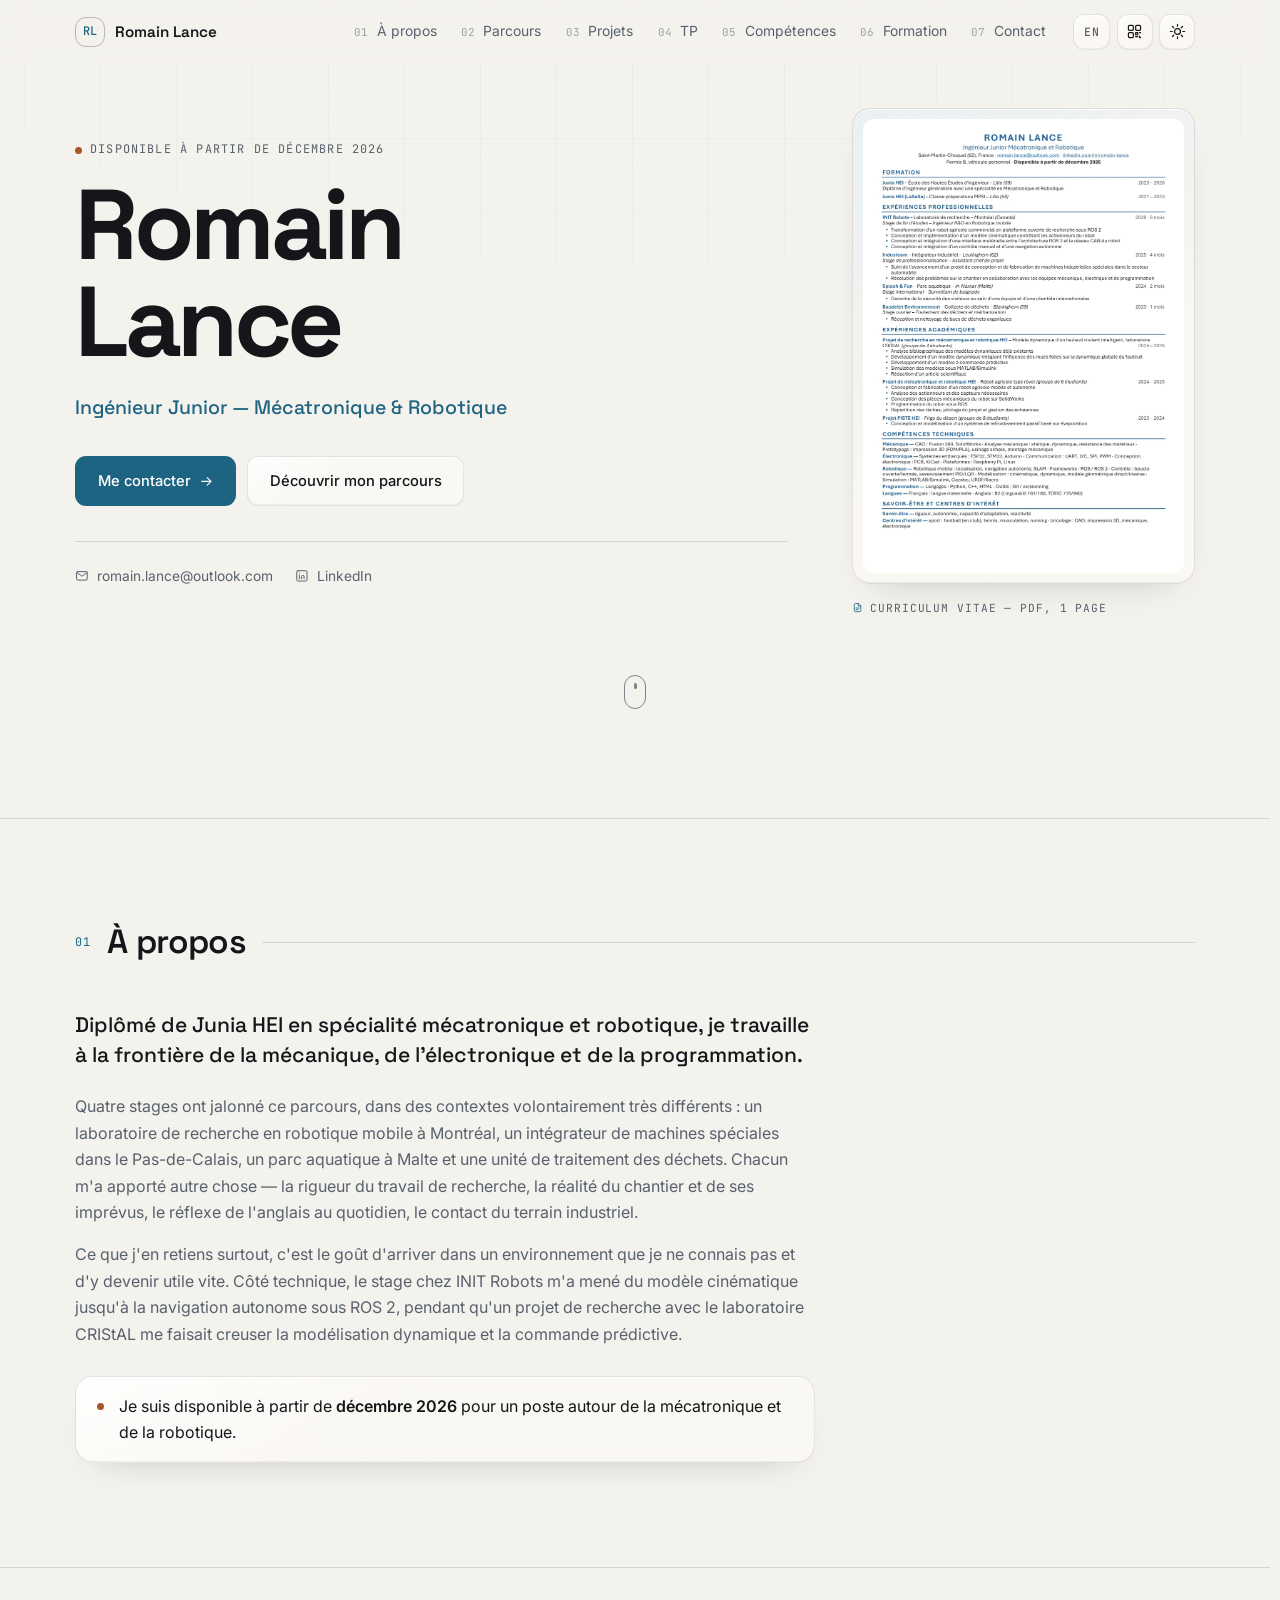
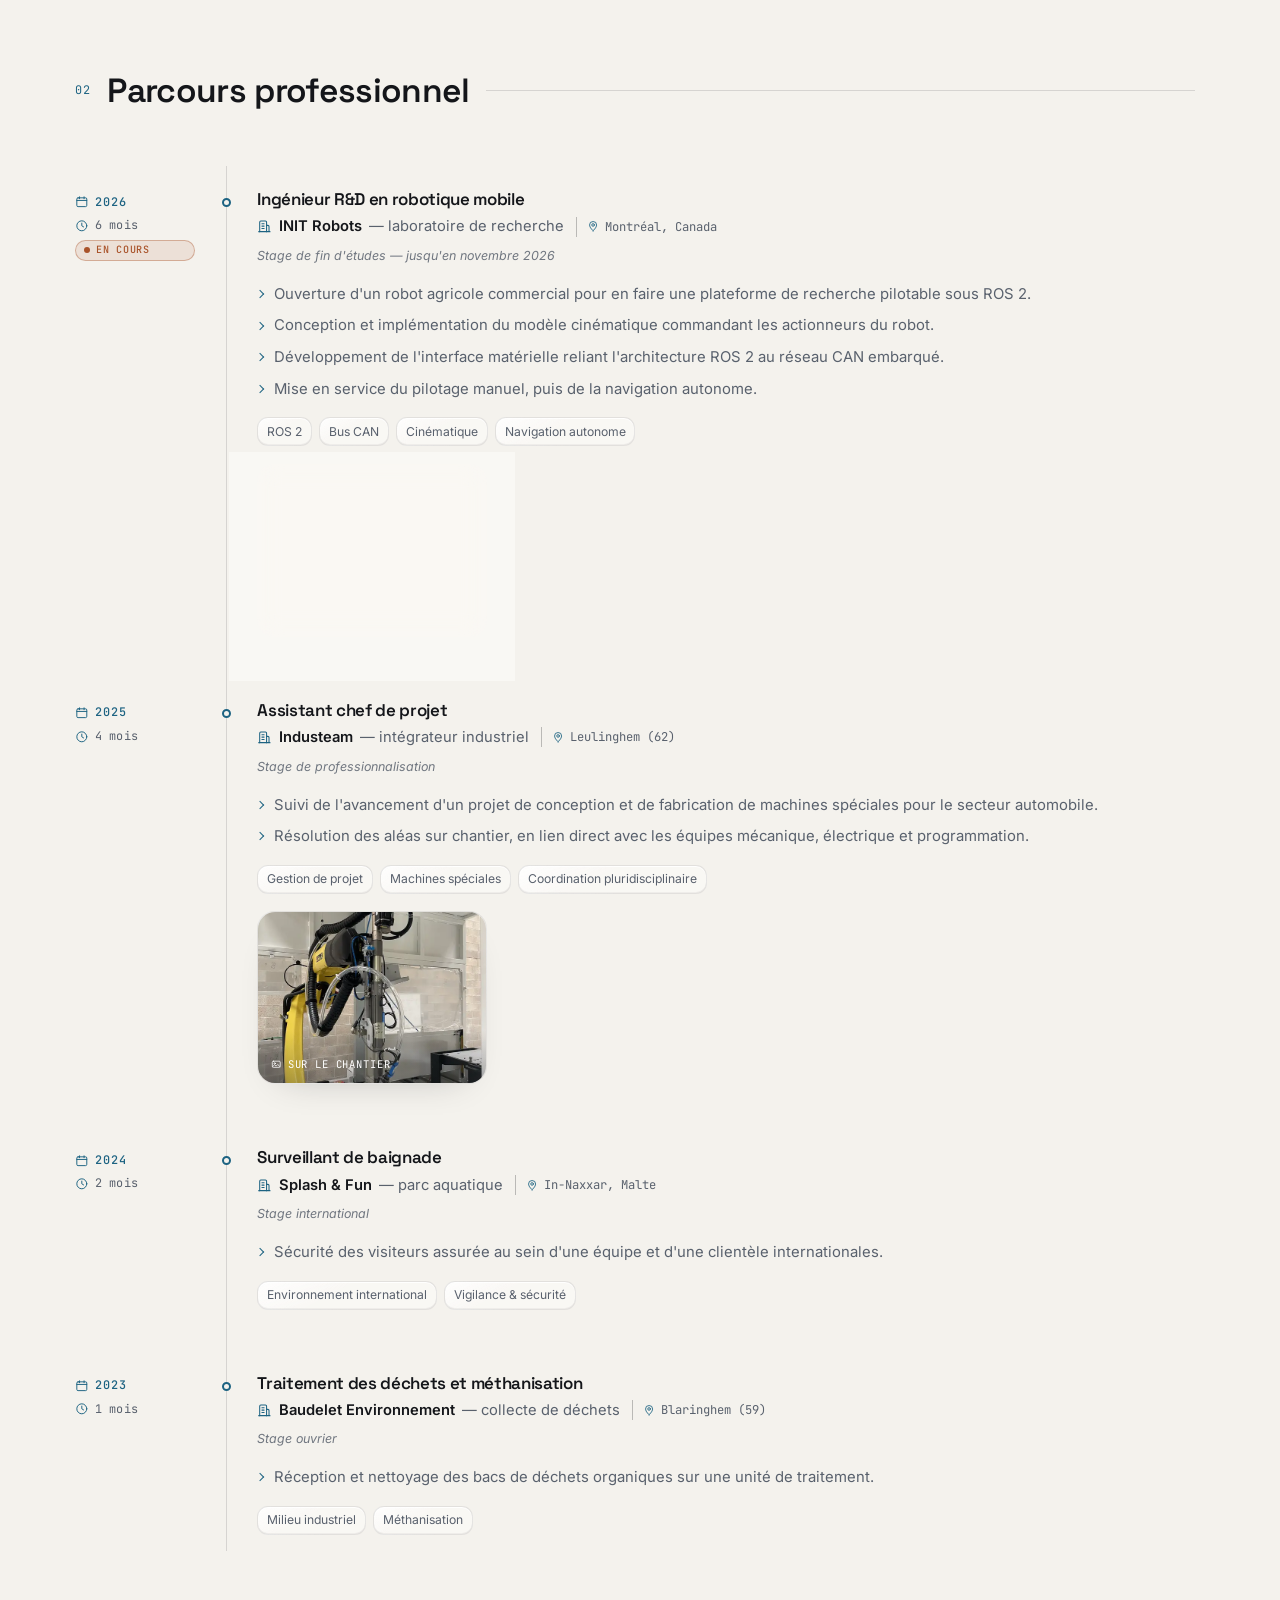
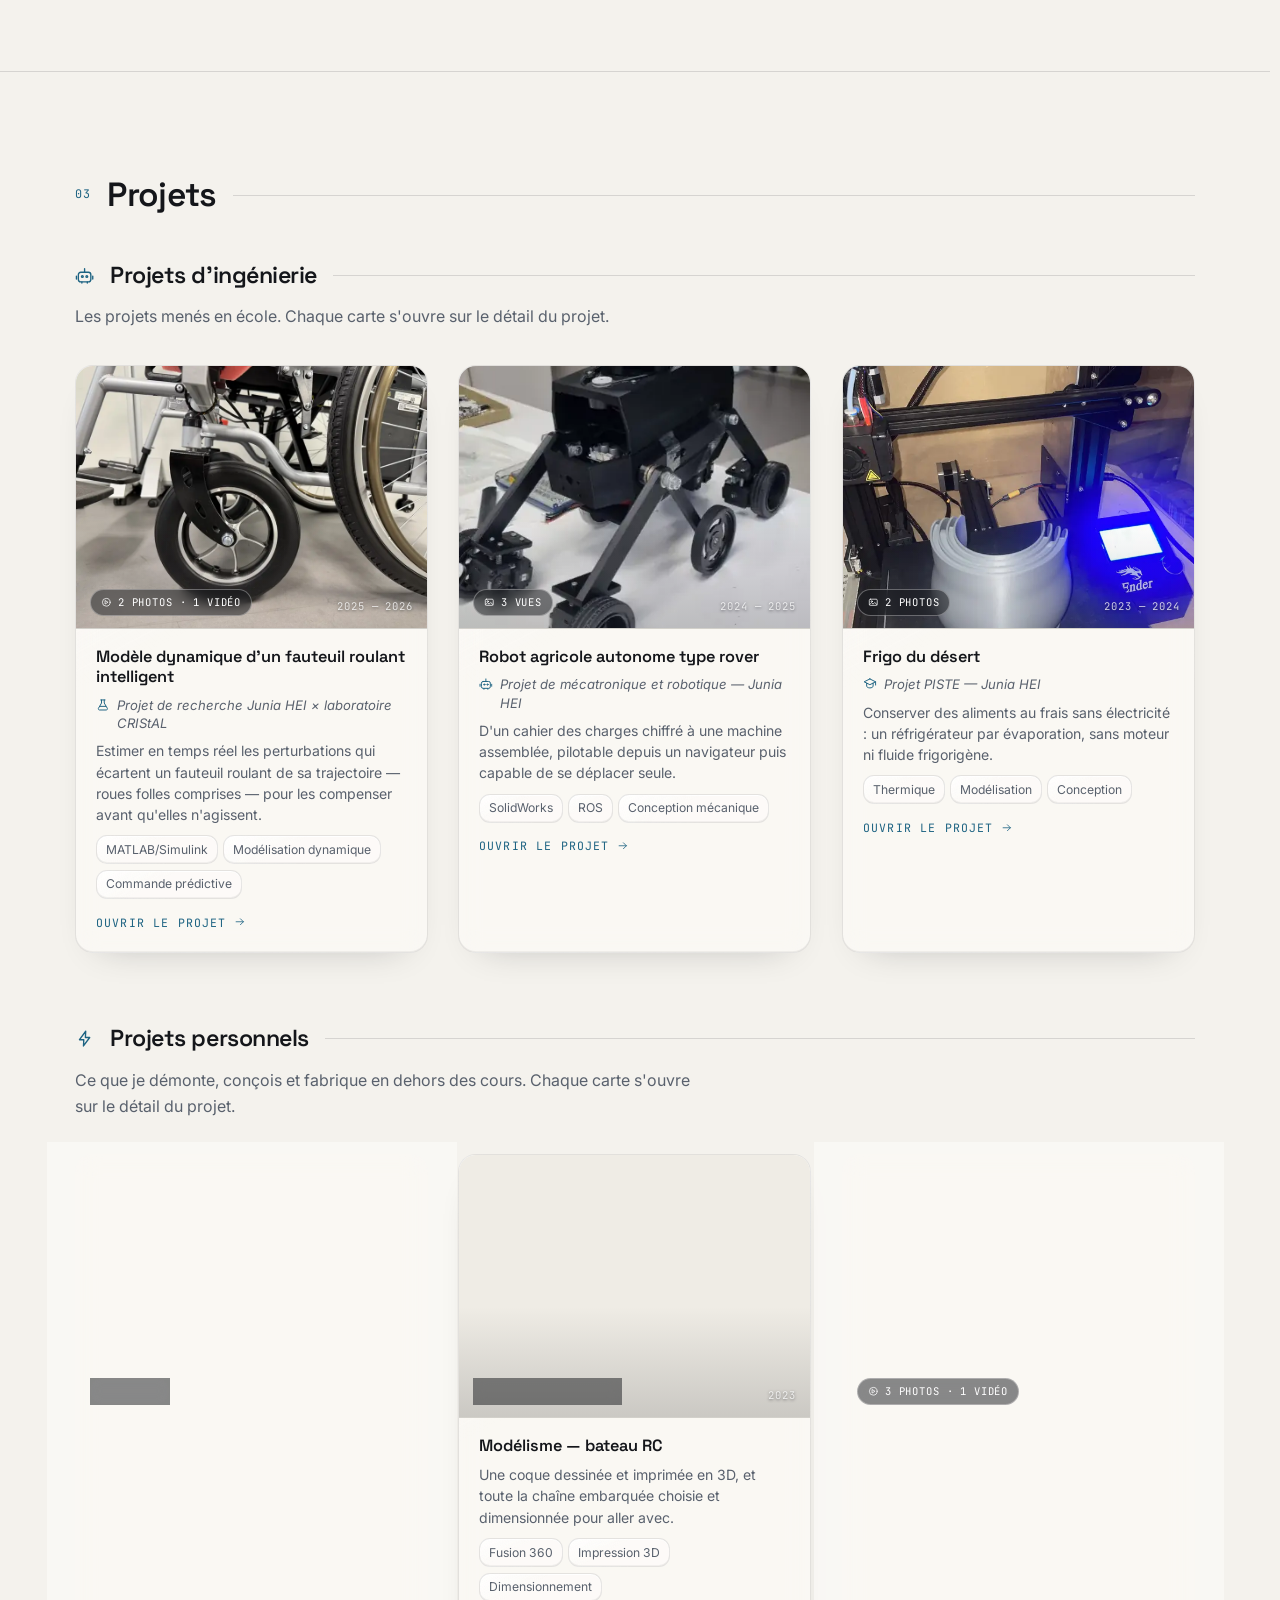
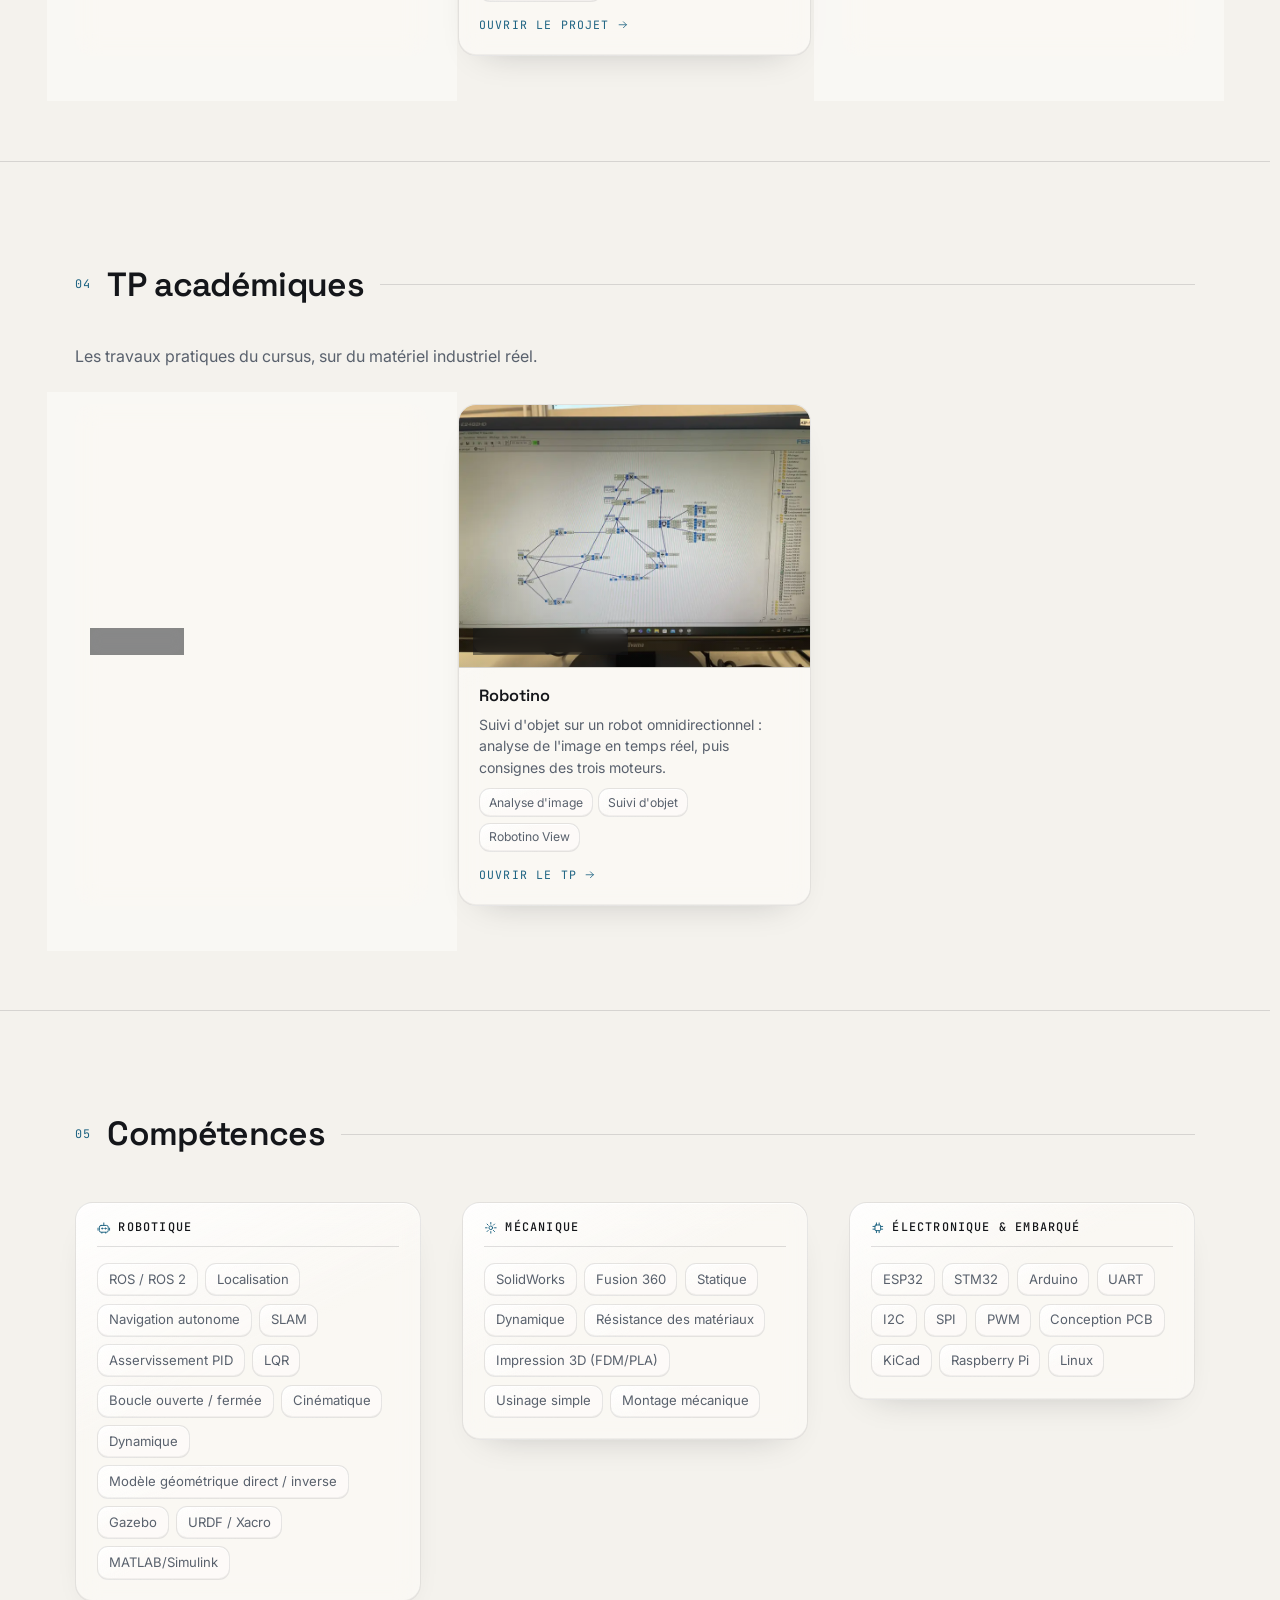
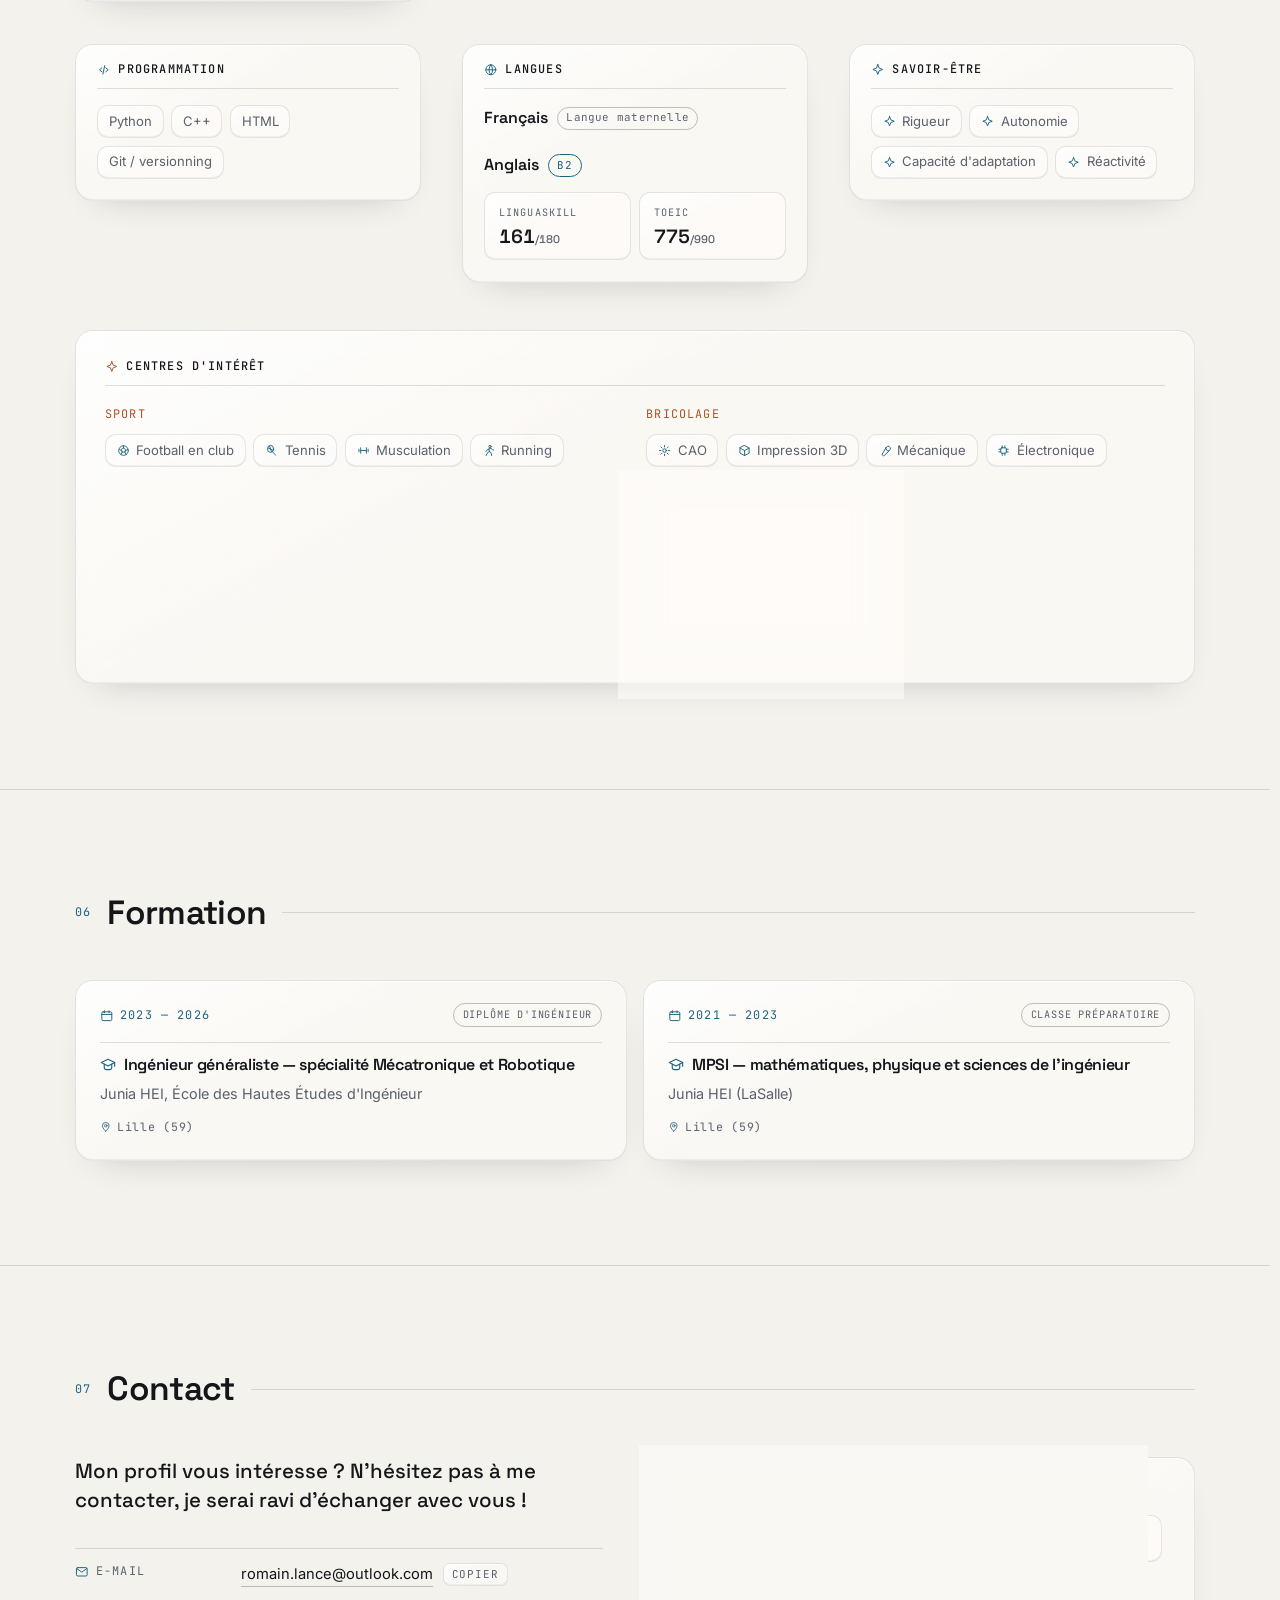
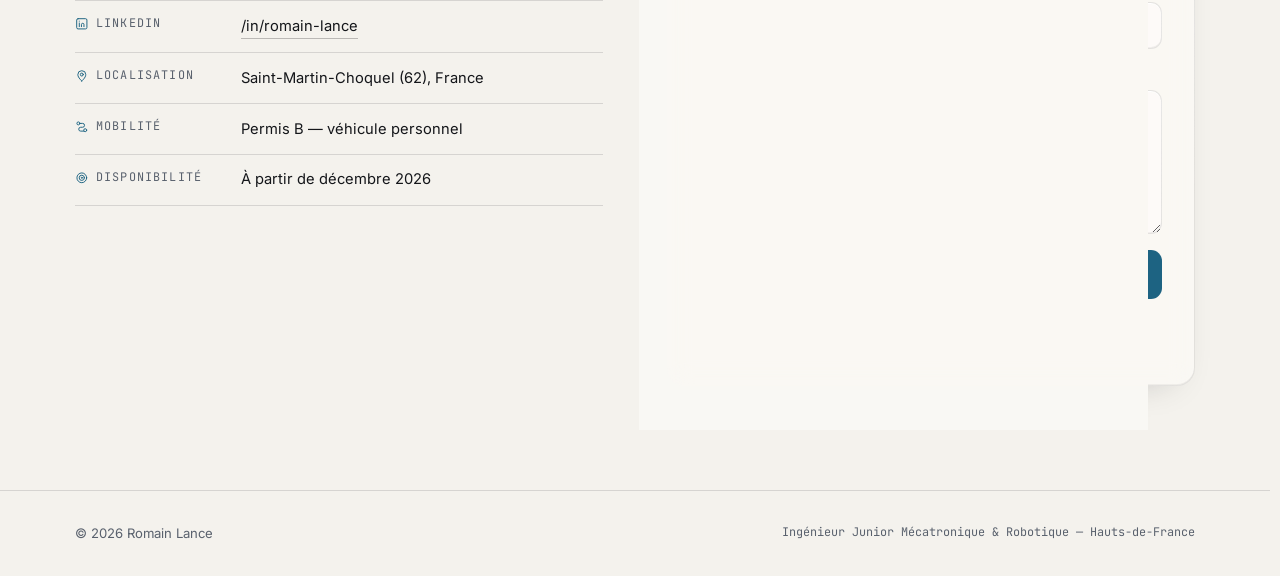
==== index.html @ f50de1eb "Réordonne l'album du robot tondeuse et met la carte mère en couverture L'album commençait par la CAO" ====
<!DOCTYPE html>
<html lang="fr" data-theme="light">
<head>
  <meta charset="UTF-8">
  <meta name="viewport" content="width=device-width, initial-scale=1">

  <title>Romain Lance — Ingénieur Mécatronique &amp; Robotique</title>
  <meta name="description" content="Portfolio de Romain Lance, ingénieur en mécatronique et robotique : robotique mobile, ROS 2, modélisation dynamique, conception mécanique et systèmes embarqués.">
  <link rel="canonical" href="https://romainlance.github.io/portfolio/">
  <meta name="author" content="Romain Lance">
  <meta name="theme-color" content="#f4f2ed" media="(prefers-color-scheme: light)">
  <meta name="theme-color" content="#0e1014" media="(prefers-color-scheme: dark)">

  <!-- Aperçu lors d'un partage (LinkedIn, messageries…) -->
  <meta property="og:type" content="profile">
  <meta property="og:title" content="Romain Lance — Ingénieur Mécatronique &amp; Robotique">
  <meta property="og:description" content="Robotique mobile, ROS 2, modélisation dynamique et conception mécatronique.">
  <meta property="og:locale" content="fr_FR">
  <meta property="og:url" content="https://romainlance.github.io/portfolio/">
  <meta property="og:image" content="https://romainlance.github.io/portfolio/assets/og-card.jpg">
  <meta property="og:image:width" content="1200">
  <meta property="og:image:height" content="630">
  <meta name="twitter:card" content="summary_large_image">

  <!-- Favicon : monogramme généré en SVG, aucun fichier externe -->
  <link rel="icon" href="data:image/svg+xml,<svg xmlns='http://www.w3.org/2000/svg' viewBox='0 0 100 100'><rect width='100' height='100' rx='18' fill='%231d6382'/><text x='50' y='69' font-family='ui-monospace,monospace' font-size='46' font-weight='700' fill='%23ffffff' text-anchor='middle'>RL</text></svg>">

  <!-- Polices : Space Grotesk (titres), Inter (texte), JetBrains Mono (métadonnées) -->
  <link rel="preconnect" href="https://fonts.googleapis.com">
  <link rel="preconnect" href="https://fonts.gstatic.com" crossorigin>
  <link href="https://fonts.googleapis.com/css2?family=Inter:wght@400;500;600&family=JetBrains+Mono:wght@400;500&family=Space+Grotesk:wght@500;600;700&display=swap" rel="stylesheet">

  <link rel="stylesheet" href="css/style.css">

  <!--
    Applique le thème et arme l'animation d'entrée AVANT le premier rendu,
    pour éviter le flash de couleur puis le sursaut du contenu.
    Volontairement inline et bloquant : c'est le seul cas où ça se justifie.
  -->
  <script>
    (function () {
      var root = document.documentElement;

      try {
        var saved = localStorage.getItem('theme');
        var prefersDark = window.matchMedia('(prefers-color-scheme: dark)').matches;
        root.dataset.theme = saved || (prefersDark ? 'dark' : 'light');
      } catch (e) { /* localStorage indisponible (navigation privée) : on garde le thème clair */ }

      // Masque les éléments animés à l'entrée ; js/effects.js les dévoile.
      root.classList.add('js-intro');

      // Filet de sécurité : si effects.js ne s'exécute pas (erreur réseau,
      // script bloqué), on redonne la main au contenu au bout de 2,5 s.
      window.setTimeout(function () {
        if (!root.hasAttribute('data-intro-ready')) { root.classList.remove('js-intro'); }
      }, 2500);
    })();
  </script>

  <script src="js/icons.js" defer></script>

  <!-- Données structurées : aide les moteurs de recherche à identifier la personne -->
  <script type="application/ld+json">
  {
    "@context": "https://schema.org",
    "@type": "Person",
    "name": "Romain Lance",
    "jobTitle": "Ingénieur Junior Mécatronique et Robotique",
    "email": "mailto:romain.lance@outlook.com",
    "address": { "@type": "PostalAddress", "addressLocality": "Saint-Martin-Choquel", "addressRegion": "Pas-de-Calais", "addressCountry": "FR" },
    "alumniOf": { "@type": "CollegeOrUniversity", "name": "Junia HEI — École des Hautes Études d'Ingénieur" },
    "sameAs": ["https://www.linkedin.com/in/romain-lance"],
    "knowsAbout": ["Robotique mobile", "ROS 2", "Mécatronique", "Modélisation dynamique", "Systèmes embarqués", "Conception mécanique"]
  }
  </script>
</head>

<body>
  <a class="skip-link" href="#apropos">Aller au contenu</a>

  <!-- Barre de progression de lecture -->
  <div class="progress" aria-hidden="true"><span class="progress__bar" id="progressBar"></span></div>

  <!-- ============================================================
       NAVIGATION
       ============================================================ -->
  <header class="nav" id="nav">
    <div class="nav__inner">
      <a href="#top" class="nav__brand">
        <span class="nav__mark" aria-hidden="true">RL</span>
        <span class="nav__name">Romain&nbsp;Lance</span>
      </a>

      <nav class="nav__links" id="navLinks" aria-label="Navigation principale">
        <a href="#apropos"><span aria-hidden="true">01</span> À propos</a>
        <a href="#parcours"><span aria-hidden="true">02</span> Parcours</a>
        <a href="#projets"><span aria-hidden="true">03</span> Projets</a>
        <a href="#tp"><span aria-hidden="true">04</span> TP</a>
        <a href="#competences"><span aria-hidden="true">05</span> Compétences</a>
        <a href="#formation"><span aria-hidden="true">06</span> Formation</a>
        <a href="#contact"><span aria-hidden="true">07</span> Contact</a>
      </nav>

      <div class="nav__actions">
        <button class="icon-btn icon-btn--lang" id="langToggle" type="button"
                aria-label="Switch to English" title="Switch to English">EN</button>
        <button class="icon-btn" id="qrToggle" type="button" aria-label="Afficher le QR code du site" title="Ouvrir sur téléphone" aria-haspopup="dialog">
          <svg class="ico" aria-hidden="true"><use href="#i-qr"></use></svg>
        </button>
        <button class="icon-btn" id="themeToggle" type="button" aria-label="Basculer le thème sombre" title="Basculer le thème">
          <svg class="ico icon-sun" aria-hidden="true"><use href="#i-sun"></use></svg>
          <svg class="ico icon-moon" aria-hidden="true"><use href="#i-moon"></use></svg>
        </button>
        <button class="icon-btn nav__burger" id="navToggle" type="button" aria-label="Ouvrir le menu" aria-expanded="false" aria-controls="navLinks">
          <svg class="ico" aria-hidden="true"><use href="#i-menu"></use></svg>
        </button>
      </div>
    </div>
  </header>

  <!--
    Pas d'`id="top"` ici : la barre de navigation est en `position: sticky`,
    elle occupe donc les 64 premiers pixels du flux. Un ancrage posé sur
    <main> renverrait sous la barre, en laissant de quoi remonter encore.
    Sans élément portant cet identifiant, « #top » est traité par le
    navigateur comme le haut du document — c'est prévu par la norme HTML,
    et c'est exactement le comportement attendu du logo.
  -->
  <main>

    <!-- ============================================================
         HERO
         ============================================================ -->
    <section class="hero" id="hero">
      <!-- Halo suivant le curseur, purement décoratif -->
      <div class="hero__aura" aria-hidden="true"></div>

      <div class="wrap hero__grid">

        <div class="hero__text">
          <p class="eyebrow intro" data-intro="1">
            <span class="dot" aria-hidden="true"></span>
            Disponible à partir de décembre 2026
          </p>

          <!-- Chaque ligne est masquée puis dévoilée par le haut au chargement -->
          <h1 class="hero__name">
            <span class="line intro" data-intro="2"><span>Romain</span></span>
            <span class="line intro" data-intro="3"><span>Lance</span></span>
          </h1>

          <p class="hero__role intro" data-intro="4">Ingénieur Junior — Mécatronique &amp;&nbsp;Robotique</p>

          <div class="hero__cta intro" data-intro="6">
            <a class="btn btn--primary magnetic" href="#contact">
              Me contacter
              <svg class="ico" aria-hidden="true"><use href="#i-arrow"></use></svg>
            </a>
            <a class="btn btn--ghost magnetic" href="#parcours">Découvrir mon parcours</a>
          </div>

          <ul class="hero__social intro" data-intro="7">
            <li>
              <a href="mailto:romain.lance@outlook.com" target="_blank" rel="noopener noreferrer">
                <svg class="ico" aria-hidden="true"><use href="#i-mail"></use></svg>
                romain.lance@outlook.com
              </a>
            </li>
            <li>
              <a href="https://www.linkedin.com/in/romain-lance" target="_blank" rel="noopener noreferrer">
                <svg class="ico" aria-hidden="true"><use href="#i-linkedin"></use></svg>
                LinkedIn
              </a>
            </li>
          </ul>
        </div>

        <!-- Aperçu du CV : la vignette est un rendu de assets/cv-romain-lance.pdf,
             et le bloc entier ouvre ce PDF dans un nouvel onglet. -->
        <aside class="hero__plate intro" data-intro="4">
          <a class="cv tilt" id="cvCard"
             href="assets/cv-romain-lance.pdf" target="_blank" rel="noopener noreferrer">
            <img class="cv__page" src="assets/cv-preview.webp" width="900" height="1273"
                 alt="Aperçu du CV de Romain Lance" decoding="async">

            <span class="cv__scan" aria-hidden="true"></span>

            <span class="cv__overlay">
              <span class="cv__action">
                <svg class="ico" aria-hidden="true"><use href="#i-download"></use></svg>
                Ouvrir le CV
              </span>
            </span>
          </a>

          <p class="cv__caption">
            <svg class="ico" aria-hidden="true"><use href="#i-doc"></use></svg>
            Curriculum vitae — PDF, 1 page
          </p>
        </aside>

      </div>

      <a class="hero__scroll intro" data-intro="7" href="#apropos"
         aria-label="Aller à la section À propos">
        <span class="hero__mouse" aria-hidden="true"><span class="hero__wheel"></span></span>
        <span class="hero__chevrons" aria-hidden="true">
          <svg class="ico"><use href="#i-chevron"></use></svg>
          <svg class="ico"><use href="#i-chevron"></use></svg>
        </span>
      </a>
    </section>

    <!-- ============================================================
         01 — À PROPOS
         ============================================================ -->
    <section id="apropos" class="section">
      <div class="wrap">
        <header class="section__head reveal" data-reveal="up">
          <span class="section__num" aria-hidden="true">01</span>
          <h2>À propos</h2>
          <span class="section__rule" aria-hidden="true"></span>
        </header>

        <div class="about">
          <div class="about__text">
            <p class="lead reveal" data-reveal="up">
              Diplômé de Junia HEI en spécialité mécatronique et robotique, je travaille à la
              frontière de la mécanique, de l'électronique et de la programmation.
            </p>
            <p class="reveal" data-reveal="up">
              Quatre stages ont jalonné ce parcours, dans des contextes volontairement très
              différents : un laboratoire de recherche en robotique mobile à Montréal, un
              intégrateur de machines spéciales dans le Pas-de-Calais, un parc aquatique à
              Malte et une unité de traitement des déchets. Chacun m'a apporté autre chose —
              la rigueur du travail de recherche, la réalité du chantier et de ses imprévus,
              le réflexe de l'anglais au quotidien, le contact du terrain industriel.
            </p>
            <p class="reveal" data-reveal="up">
              Ce que j'en retiens surtout, c'est le goût d'arriver dans un environnement que je
              ne connais pas et d'y devenir utile vite. Côté technique, le stage chez
              INIT&nbsp;Robots m'a mené du modèle cinématique jusqu'à la navigation autonome sous
              ROS&nbsp;2, pendant qu'un projet de recherche avec le laboratoire CRIStAL me faisait
              creuser la modélisation dynamique et la commande prédictive.
            </p>
            <p class="avail reveal spotlight tilt" data-reveal="up">
              <span class="avail__dot" aria-hidden="true"></span>
              Je suis disponible à partir de <strong>décembre 2026</strong> pour un poste autour
              de la mécatronique et de la robotique.
            </p>
          </div>

        </div>
      </div>
    </section>

    <!-- ============================================================
         02 — PARCOURS PROFESSIONNEL
         ============================================================ -->
    <section id="parcours" class="section">
      <div class="wrap">
        <header class="section__head reveal" data-reveal="up">
          <span class="section__num" aria-hidden="true">02</span>
          <h2>Parcours professionnel</h2>
          <span class="section__rule" aria-hidden="true"></span>
        </header>

        <!-- Le rail se remplit au fil du défilement (voir js/effects.js) -->
        <ol class="timeline" id="timeline">
          <span class="timeline__rail" aria-hidden="true"><span class="timeline__fill" id="timelineFill"></span></span>

          <li class="tl reveal" data-reveal="up" tabindex="0">
            <div class="tl__meta">
              <time datetime="2026"><svg class="ico" aria-hidden="true"><use href="#i-calendar"></use></svg> 2026</time>
              <span class="tl__dur"><svg class="ico" aria-hidden="true"><use href="#i-clock"></use></svg> 6 mois</span>
              <span class="now"><span class="dot" aria-hidden="true"></span> En cours</span>
            </div>
            <div class="tl__body">
              <h3 class="tl__role">Ingénieur R&amp;D en robotique mobile</h3>
              <p class="tl__org">
                <svg class="ico" aria-hidden="true"><use href="#i-building"></use></svg>
                <strong>INIT Robots</strong> — laboratoire de recherche
                <span class="tl__loc"><svg class="ico" aria-hidden="true"><use href="#i-pin"></use></svg> Montréal, Canada</span>
              </p>
              <p class="tl__kind">Stage de fin d'études — jusqu'en novembre 2026</p>
              <ul class="tl__list">
                <li>Ouverture d'un robot agricole commercial pour en faire une plateforme de recherche pilotable sous ROS&nbsp;2.</li>
                <li>Conception et implémentation du modèle cinématique commandant les actionneurs du robot.</li>
                <li>Développement de l'interface matérielle reliant l'architecture ROS&nbsp;2 au réseau CAN embarqué.</li>
                <li>Mise en service du pilotage manuel, puis de la navigation autonome.</li>
              </ul>
              <ul class="tags tags--sm">
                <li>ROS 2</li><li>Bus CAN</li><li>Cinématique</li><li>Navigation autonome</li>
              </ul>

              <!-- Le projet mené pendant ce stage n'a pas de carte ailleurs sur
                   le site : c'est cette vignette qui ouvre sa fiche, comme pour
                   le stage Industeam plus bas. -->
              <button type="button" class="tl__shot tilt" data-album="prj-dino"
                      aria-haspopup="dialog" aria-label="Ouvrir la fiche du projet Dino">
                <img src="assets/projets/dino/1-sm.webp" width="800" height="435"
                     loading="lazy" decoding="async" alt="">
                <span class="tl__shot-label">
                  <svg class="ico" aria-hidden="true"><use href="#i-arrow"></use></svg>
                  Voir le projet Dino
                </span>
              </button>
            </div>
          </li>

          <li class="tl reveal" data-reveal="up" tabindex="0">
            <div class="tl__meta">
              <time datetime="2025"><svg class="ico" aria-hidden="true"><use href="#i-calendar"></use></svg> 2025</time>
              <span class="tl__dur"><svg class="ico" aria-hidden="true"><use href="#i-clock"></use></svg> 4 mois</span>
            </div>
            <div class="tl__body">
              <h3 class="tl__role">Assistant chef de projet</h3>
              <p class="tl__org">
                <svg class="ico" aria-hidden="true"><use href="#i-building"></use></svg>
                <strong>Industeam</strong> — intégrateur industriel
                <span class="tl__loc"><svg class="ico" aria-hidden="true"><use href="#i-pin"></use></svg> Leulinghem (62)</span>
              </p>
              <p class="tl__kind">Stage de professionnalisation</p>
              <ul class="tl__list">
                <li>Suivi de l'avancement d'un projet de conception et de fabrication de machines spéciales pour le secteur automobile.</li>
                <li>Résolution des aléas sur chantier, en lien direct avec les équipes mécanique, électrique et programmation.</li>
              </ul>
              <ul class="tags tags--sm">
                <li>Gestion de projet</li><li>Machines spéciales</li><li>Coordination pluridisciplinaire</li>
              </ul>

              <!-- La vignette ouvre la même visionneuse que les albums -->
              <button type="button" class="tl__shot tilt" data-album="alb-industeam"
                      aria-haspopup="dialog" aria-label="Agrandir la photo de l'atelier">
                <img src="assets/parcours/industeam/1-sm.webp" width="600" height="800"
                     loading="lazy" decoding="async" alt="">
                <span class="tl__shot-label">
                  <svg class="ico" aria-hidden="true"><use href="#i-image"></use></svg>
                  Sur le chantier
                </span>
              </button>
            </div>
          </li>

          <li class="tl reveal" data-reveal="up" tabindex="0">
            <div class="tl__meta">
              <time datetime="2024"><svg class="ico" aria-hidden="true"><use href="#i-calendar"></use></svg> 2024</time>
              <span class="tl__dur"><svg class="ico" aria-hidden="true"><use href="#i-clock"></use></svg> 2 mois</span>
            </div>
            <div class="tl__body">
              <h3 class="tl__role">Surveillant de baignade</h3>
              <p class="tl__org">
                <svg class="ico" aria-hidden="true"><use href="#i-building"></use></svg>
                <strong>Splash &amp; Fun</strong> — parc aquatique
                <span class="tl__loc"><svg class="ico" aria-hidden="true"><use href="#i-pin"></use></svg> In-Naxxar, Malte</span>
              </p>
              <p class="tl__kind">Stage international</p>
              <ul class="tl__list">
                <li>Sécurité des visiteurs assurée au sein d'une équipe et d'une clientèle internationales.</li>
              </ul>
              <ul class="tags tags--sm">
                <li>Environnement international</li><li>Vigilance &amp; sécurité</li>
              </ul>
            </div>
          </li>

          <li class="tl reveal" data-reveal="up" tabindex="0">
            <div class="tl__meta">
              <time datetime="2023"><svg class="ico" aria-hidden="true"><use href="#i-calendar"></use></svg> 2023</time>
              <span class="tl__dur"><svg class="ico" aria-hidden="true"><use href="#i-clock"></use></svg> 1 mois</span>
            </div>
            <div class="tl__body">
              <h3 class="tl__role">Traitement des déchets et méthanisation</h3>
              <p class="tl__org">
                <svg class="ico" aria-hidden="true"><use href="#i-building"></use></svg>
                <strong>Baudelet Environnement</strong> — collecte de déchets
                <span class="tl__loc"><svg class="ico" aria-hidden="true"><use href="#i-pin"></use></svg> Blaringhem (59)</span>
              </p>
              <p class="tl__kind">Stage ouvrier</p>
              <ul class="tl__list">
                <li>Réception et nettoyage des bacs de déchets organiques sur une unité de traitement.</li>
              </ul>
              <ul class="tags tags--sm">
                <li>Milieu industriel</li><li>Méthanisation</li>
              </ul>
            </div>
          </li>

        </ol>
      </div>
    </section>

    <!-- ============================================================
         03 — PROJETS
         Une seule section pour deux familles : les projets d'ingénierie et
         les projets personnels. Les séparer donnait deux entrées de menu pour
         une même idée, et deux styles de carte pour un même geste — toutes
         ouvrent leur fiche dans la fenêtre du bas de page.
         ============================================================ -->
    <section id="projets" class="section">
      <div class="wrap">
        <header class="section__head reveal" data-reveal="up">
          <span class="section__num" aria-hidden="true">03</span>
          <h2>Projets</h2>
          <span class="section__rule" aria-hidden="true"></span>
        </header>

        <div class="section__group">
          <header class="section__head section__head--sub reveal" data-reveal="up">
            <svg class="ico" aria-hidden="true"><use href="#i-robot"></use></svg>
            <h3>Projets d'ingénierie</h3>
            <span class="section__rule" aria-hidden="true"></span>
          </header>

          <p class="section__lede reveal" data-reveal="up">
            Les projets menés en école. Chaque carte s'ouvre sur le détail du projet.
          </p>

          <div class="albums">
            <button type="button" class="album reveal tilt" data-reveal="scale"
                    data-album="prj-fauteuil" aria-haspopup="dialog">
              <span class="album__cover">
                <img src="assets/projets/fauteuil-roulant/1-sm.webp" width="800" height="600"
                     loading="lazy" decoding="async" alt="">
                <span class="album__count">
                  <svg class="ico" aria-hidden="true"><use href="#i-play"></use></svg>
                  2 photos · 1 vidéo
                </span>
                <span class="album__year">2025 — 2026</span>
              </span>
              <span class="album__body">
                <span class="album__title">Modèle dynamique d'un fauteuil roulant intelligent</span>
                <span class="album__context">
                  <svg class="ico" aria-hidden="true"><use href="#i-flask"></use></svg>
                  Projet de recherche Junia HEI × laboratoire CRIStAL
                </span>
                <span class="album__sub">
                  Estimer en temps réel les perturbations qui écartent un fauteuil roulant de sa trajectoire — roues folles comprises — pour les compenser avant qu'elles n'agissent.
                </span>
                <span class="album__tags">
                  <span>MATLAB/Simulink</span><span>Modélisation dynamique</span><span>Commande prédictive</span>
                </span>
                <span class="album__cta">
                  Ouvrir le projet
                  <svg class="ico" aria-hidden="true"><use href="#i-arrow"></use></svg>
                </span>
              </span>
            </button>

            <button type="button" class="album reveal tilt" data-reveal="scale"
                    data-album="prj-rover" aria-haspopup="dialog">
              <span class="album__cover">
                <img src="assets/projets/rover/1-sm.webp" width="464" height="526"
                     loading="lazy" decoding="async" alt="">
                <span class="album__count">
                  <svg class="ico" aria-hidden="true"><use href="#i-image"></use></svg>
                  3 vues
                </span>
                <span class="album__year">2024 — 2025</span>
              </span>
              <span class="album__body">
                <span class="album__title">Robot agricole autonome type rover</span>
                <span class="album__context">
                  <svg class="ico" aria-hidden="true"><use href="#i-robot"></use></svg>
                  Projet de mécatronique et robotique — Junia HEI
                </span>
                <span class="album__sub">
                  D'un cahier des charges chiffré à une machine assemblée, pilotable depuis un navigateur puis capable de se déplacer seule.
                </span>
                <span class="album__tags">
                  <span>SolidWorks</span><span>ROS</span><span>Conception mécanique</span>
                </span>
                <span class="album__cta">
                  Ouvrir le projet
                  <svg class="ico" aria-hidden="true"><use href="#i-arrow"></use></svg>
                </span>
              </span>
            </button>

            <button type="button" class="album reveal tilt" data-reveal="scale"
                    data-album="prj-frigo" aria-haspopup="dialog">
              <span class="album__cover">
                <img src="assets/projets/frigo-du-desert/1-sm.webp" width="600" height="800"
                     loading="lazy" decoding="async" alt="">
                <span class="album__count">
                  <svg class="ico" aria-hidden="true"><use href="#i-image"></use></svg>
                  2 photos
                </span>
                <span class="album__year">2023 — 2024</span>
              </span>
              <span class="album__body">
                <span class="album__title">Frigo du désert</span>
                <span class="album__context">
                  <svg class="ico" aria-hidden="true"><use href="#i-cap"></use></svg>
                  Projet PISTE — Junia HEI
                </span>
                <span class="album__sub">
                  Conserver des aliments au frais sans électricité : un réfrigérateur par évaporation, sans moteur ni fluide frigorigène.
                </span>
                <span class="album__tags">
                  <span>Thermique</span><span>Modélisation</span><span>Conception</span>
                </span>
                <span class="album__cta">
                  Ouvrir le projet
                  <svg class="ico" aria-hidden="true"><use href="#i-arrow"></use></svg>
                </span>
              </span>
            </button>
          </div>
        </div>

        <div class="section__group">
          <header class="section__head section__head--sub reveal" data-reveal="up">
            <svg class="ico" aria-hidden="true"><use href="#i-bolt"></use></svg>
            <h3>Projets personnels</h3>
            <span class="section__rule" aria-hidden="true"></span>
          </header>

          <p class="section__lede reveal" data-reveal="up">
            Ce que je démonte, conçois et fabrique en dehors des cours. Chaque carte s'ouvre sur le détail du projet.
          </p>

          <div class="albums">
            <button type="button" class="album reveal tilt" data-reveal="scale"
                    data-album="alb-tondeuse" aria-haspopup="dialog">
              <span class="album__cover">
                <img src="assets/albums/robot-tondeuse/1-sm.webp" width="600" height="800"
                     loading="lazy" decoding="async" alt="">
                <span class="album__count">
                  <svg class="ico" aria-hidden="true"><use href="#i-image"></use></svg>
                  5 vues
                </span>
                <span class="album__year">2025</span>
              </span>
              <span class="album__body">
                <span class="album__title">Robot tondeuse</span>
                <span class="album__sub">
                  Recycler un hoverboard entier — moteurs, batterie et carte de commande reflashée — pour en faire la base d'un robot tondeuse.
                </span>
                <span class="album__tags">
                  <span>STM32</span><span>Reflashage</span><span>Raspberry Pi</span><span>CAO</span>
                </span>
                <span class="album__cta">
                  Ouvrir le projet
                  <svg class="ico" aria-hidden="true"><use href="#i-arrow"></use></svg>
                </span>
              </span>
            </button>

            <button type="button" class="album reveal tilt" data-reveal="scale"
                    data-album="alb-bateau" aria-haspopup="dialog">
              <span class="album__cover">
                <img src="assets/albums/modelisme-bateau/4-sm.webp" width="800" height="559"
                     loading="lazy" decoding="async" alt="">
                <span class="album__count">
                  <svg class="ico" aria-hidden="true"><use href="#i-play"></use></svg>
                  4 vues · 1 vidéo
                </span>
                <span class="album__year">2023</span>
              </span>
              <span class="album__body">
                <span class="album__title">Modélisme — bateau RC</span>
                <span class="album__sub">
                  Une coque dessinée et imprimée en 3D, et toute la chaîne embarquée choisie et dimensionnée pour aller avec.
                </span>
                <span class="album__tags">
                  <span>Fusion 360</span><span>Impression 3D</span><span>Dimensionnement</span>
                </span>
                <span class="album__cta">
                  Ouvrir le projet
                  <svg class="ico" aria-hidden="true"><use href="#i-arrow"></use></svg>
                </span>
              </span>
            </button>

            <button type="button" class="album reveal tilt" data-reveal="scale"
                    data-album="alb-velo" aria-haspopup="dialog">
              <span class="album__cover">
                <img src="assets/albums/velo-electrique/1-sm.webp" width="800" height="600"
                     loading="lazy" decoding="async" alt="">
                <span class="album__count">
                  <svg class="ico" aria-hidden="true"><use href="#i-play"></use></svg>
                  3 photos · 1 vidéo
                </span>
                <span class="album__year">2020</span>
              </span>
              <span class="album__body">
                <span class="album__title">Vélo électrique</span>
                <span class="album__sub">
                  Greffer les moteurs et la batterie d'un hoverboard sur un vélo, avec variateurs 36 V et train arrière soudé sur mesure.
                </span>
                <span class="album__tags">
                  <span>Moteurs brushless</span><span>Soudure</span><span>Impression 3D</span>
                </span>
                <span class="album__cta">
                  Ouvrir le projet
                  <svg class="ico" aria-hidden="true"><use href="#i-arrow"></use></svg>
                </span>
              </span>
            </button>
          </div>
        </div>
      </div>
    </section>

    <!-- ============================================================
         04 — TP ACADÉMIQUES
         ============================================================ -->
    <section id="tp" class="section">
      <div class="wrap">
        <header class="section__head reveal" data-reveal="up">
          <span class="section__num" aria-hidden="true">04</span>
          <h2>TP académiques</h2>
          <span class="section__rule" aria-hidden="true"></span>
        </header>

        <p class="section__lede reveal" data-reveal="up">
          Les travaux pratiques du cursus, sur du matériel industriel réel.
        </p>

        <div class="albums">
          <button type="button" class="album reveal tilt" data-reveal="scale"
                  data-album="alb-automates" aria-haspopup="dialog">
            <span class="album__cover">
              <img src="assets/albums/automates-programmables/1-sm.webp" width="800" height="600"
                   loading="lazy" decoding="async" alt="">
              <span class="album__count">
                <svg class="ico" aria-hidden="true"><use href="#i-image"></use></svg>
                3 photos
              </span>
              <span class="album__year">3ᵉ et 4ᵉ année</span>
            </span>
            <span class="album__body">
              <span class="album__title">Automates programmables</span>
              <span class="album__sub">
                Du Grafcet au Ladder, en passant par le GEMMA, sur trois familles d'automates industriels.
              </span>
              <span class="album__tags">
                <span>Grafcet</span><span>GEMMA</span><span>Ladder</span>
              </span>
              <span class="album__cta">
                Ouvrir le TP
                <svg class="ico" aria-hidden="true"><use href="#i-arrow"></use></svg>
              </span>
            </span>
          </button>

          <button type="button" class="album reveal tilt" data-reveal="scale"
                  data-album="alb-robotino" aria-haspopup="dialog">
            <span class="album__cover">
              <img src="assets/albums/robotino/1-sm.webp" width="800" height="600"
                   loading="lazy" decoding="async" alt="">
              <span class="album__count">
                <svg class="ico" aria-hidden="true"><use href="#i-play"></use></svg>
                1 photo · 1 vidéo
              </span>
              <!-- Pas de repère d'année ici : je n'ai pas noté celle de ce TP. -->
            </span>
            <span class="album__body">
              <span class="album__title">Robotino</span>
              <span class="album__sub">
                Suivi d'objet sur un robot omnidirectionnel : analyse de l'image en temps réel, puis consignes des trois moteurs.
              </span>
              <span class="album__tags">
                <span>Analyse d'image</span><span>Suivi d'objet</span><span>Robotino View</span>
              </span>
              <span class="album__cta">
                Ouvrir le TP
                <svg class="ico" aria-hidden="true"><use href="#i-arrow"></use></svg>
              </span>
            </span>
          </button>
        </div>
      </div>
    </section>

    <!-- ============================================================
         05 — COMPÉTENCES
         ============================================================ -->
    <section id="competences" class="section">
      <div class="wrap">
        <header class="section__head reveal" data-reveal="up">
          <span class="section__num" aria-hidden="true">05</span>
          <h2>Compétences</h2>
          <span class="section__rule" aria-hidden="true"></span>
        </header>

        <div class="skills">

          <section class="skill reveal spotlight tilt" data-reveal="up">
            <h3 class="skill__title"><svg class="ico" aria-hidden="true"><use href="#i-robot"></use></svg> Robotique</h3>
            <ul class="tags">
              <li>ROS / ROS 2</li><li>Localisation</li><li>Navigation autonome</li><li>SLAM</li>
              <li>Asservissement PID</li><li>LQR</li><li>Boucle ouverte / fermée</li>
              <li>Cinématique</li><li>Dynamique</li><li>Modèle géométrique direct / inverse</li>
              <li>Gazebo</li><li>URDF / Xacro</li><li>MATLAB/Simulink</li>
            </ul>
          </section>

          <section class="skill reveal spotlight tilt" data-reveal="up">
            <h3 class="skill__title"><svg class="ico" aria-hidden="true"><use href="#i-cog"></use></svg> Mécanique</h3>
            <ul class="tags">
              <li>SolidWorks</li><li>Fusion 360</li><li>Statique</li><li>Dynamique</li>
              <li>Résistance des matériaux</li><li>Impression 3D (FDM/PLA)</li>
              <li>Usinage simple</li><li>Montage mécanique</li>
            </ul>
          </section>

          <section class="skill reveal spotlight tilt" data-reveal="up">
            <h3 class="skill__title"><svg class="ico" aria-hidden="true"><use href="#i-chip"></use></svg> Électronique &amp; embarqué</h3>
            <ul class="tags">
              <li>ESP32</li><li>STM32</li><li>Arduino</li><li>UART</li><li>I2C</li><li>SPI</li>
              <li>PWM</li><li>Conception PCB</li><li>KiCad</li><li>Raspberry Pi</li><li>Linux</li>
            </ul>
          </section>

          <section class="skill reveal spotlight tilt" data-reveal="up">
            <h3 class="skill__title"><svg class="ico" aria-hidden="true"><use href="#i-code"></use></svg> Programmation</h3>
            <ul class="tags">
              <li>Python</li><li>C++</li><li>HTML</li><li>Git / versionning</li>
            </ul>
          </section>

          <section class="skill reveal spotlight tilt" data-reveal="up">
            <h3 class="skill__title"><svg class="ico" aria-hidden="true"><use href="#i-globe"></use></svg> Langues</h3>

            <ul class="lang">
              <li class="lang__item">
                <div class="lang__head">
                  <span class="lang__name">Français</span>
                  <span class="lang__badge lang__badge--native">Langue maternelle</span>
                </div>
              </li>

              <li class="lang__item">
                <div class="lang__head">
                  <span class="lang__name">Anglais</span>
                  <span class="lang__badge">B2</span>
                </div>

                <!-- Les deux certifications, telles quelles. Ni échelle, ni
                     jauge : le niveau est déjà dit par la pastille, le reste
                     n'est qu'un chiffre et son maximum. -->
                <ul class="certs">
                  <li class="cert tilt">
                    <span class="cert__name">Linguaskill</span>
                    <span class="cert__score">161<i>/180</i></span>
                  </li>
                  <li class="cert tilt">
                    <span class="cert__name">TOEIC</span>
                    <span class="cert__score">775<i>/990</i></span>
                  </li>
                </ul>
              </li>
            </ul>
          </section>

          <section class="skill reveal spotlight tilt" data-reveal="up">
            <h3 class="skill__title"><svg class="ico" aria-hidden="true"><use href="#i-spark"></use></svg> Savoir-être</h3>
            <ul class="tags tags--icon">
              <li><svg class="ico" aria-hidden="true"><use href="#i-spark"></use></svg> Rigueur</li>
              <li><svg class="ico" aria-hidden="true"><use href="#i-spark"></use></svg> Autonomie</li>
              <li><svg class="ico" aria-hidden="true"><use href="#i-spark"></use></svg> Capacité d'adaptation</li>
              <li><svg class="ico" aria-hidden="true"><use href="#i-spark"></use></svg> Réactivité</li>
            </ul>
          </section>

        </div>

        <section class="interests reveal spotlight tilt" data-reveal="up">
          <h3 class="interests__title">
            <svg class="ico" aria-hidden="true"><use href="#i-spark"></use></svg>
            Centres d'intérêt
          </h3>

          <div class="interests__grid">
            <div class="interest">
              <span class="interest__label">Sport</span>
              <ul class="tags tags--icon">
                <li><svg class="ico" aria-hidden="true"><use href="#i-ball"></use></svg> Football en club</li>
                <li><svg class="ico" aria-hidden="true"><use href="#i-racket"></use></svg> Tennis</li>
                <li><svg class="ico" aria-hidden="true"><use href="#i-dumbbell"></use></svg> Musculation</li>
                <li><svg class="ico" aria-hidden="true"><use href="#i-run"></use></svg> Running</li>
              </ul>
            </div>

            <div class="interest">
              <span class="interest__label">Bricolage</span>
              <ul class="tags tags--icon">
                <li><svg class="ico" aria-hidden="true"><use href="#i-cog"></use></svg> CAO</li>
                <li><svg class="ico" aria-hidden="true"><use href="#i-cube"></use></svg> Impression 3D</li>
                <li><svg class="ico" aria-hidden="true"><use href="#i-wrench"></use></svg> Mécanique</li>
                <li><svg class="ico" aria-hidden="true"><use href="#i-chip"></use></svg> Électronique</li>
              </ul>

              <!-- La CAO et l'impression 3D ne sont pas un projet mais une
                   habitude : leur place est ici, avec les centres d'intérêt.
                   La vignette ouvre la même visionneuse que les albums. -->
              <button type="button" class="tl__shot tilt" data-album="alb-cao"
                      aria-haspopup="dialog" aria-label="Voir des pièces que j'ai dessinées et imprimées">
                <img src="assets/albums/cao-impression-3d/couverture-sm.webp" width="800" height="600"
                     loading="lazy" decoding="async" alt="">
                <span class="tl__shot-label">
                  <svg class="ico" aria-hidden="true"><use href="#i-cube"></use></svg>
                  Pièces imprimées
                </span>
              </button>
            </div>
          </div>

        </section>
      </div>
    </section>

    <!-- ============================================================
         06 — FORMATION
         ============================================================ -->
    <section id="formation" class="section">
      <div class="wrap">
        <header class="section__head reveal" data-reveal="up">
          <span class="section__num" aria-hidden="true">06</span>
          <h2>Formation</h2>
          <span class="section__rule" aria-hidden="true"></span>
        </header>

        <ol class="edu">
          <li class="edu__item reveal spotlight tilt" data-reveal="up">
            <div class="edu__top">
              <span class="edu__years"><svg class="ico" aria-hidden="true"><use href="#i-calendar"></use></svg> 2023 — 2026</span>
              <span class="edu__badge">Diplôme d'ingénieur</span>
            </div>
            <h3 class="edu__title">
              <svg class="ico" aria-hidden="true"><use href="#i-cap"></use></svg>
              Ingénieur généraliste — spécialité Mécatronique et Robotique
            </h3>
            <p class="edu__school">Junia HEI, École des Hautes Études d'Ingénieur</p>
            <p class="edu__place">
              <svg class="ico" aria-hidden="true"><use href="#i-pin"></use></svg> Lille (59)
            </p>
          </li>

          <li class="edu__item reveal spotlight tilt" data-reveal="up">
            <div class="edu__top">
              <span class="edu__years"><svg class="ico" aria-hidden="true"><use href="#i-calendar"></use></svg> 2021 — 2023</span>
              <span class="edu__badge">Classe préparatoire</span>
            </div>
            <h3 class="edu__title">
              <svg class="ico" aria-hidden="true"><use href="#i-cap"></use></svg>
              MPSI — mathématiques, physique et sciences de l'ingénieur
            </h3>
            <p class="edu__school">Junia HEI (LaSalle)</p>
            <p class="edu__place">
              <svg class="ico" aria-hidden="true"><use href="#i-pin"></use></svg> Lille (59)
            </p>
          </li>
        </ol>
      </div>
    </section>

    <!-- ============================================================
         07 — CONTACT
         ============================================================ -->
    <section id="contact" class="section section--contact">
      <div class="wrap">
        <header class="section__head reveal" data-reveal="up">
          <span class="section__num" aria-hidden="true">07</span>
          <h2>Contact</h2>
          <span class="section__rule" aria-hidden="true"></span>
        </header>

        <div class="contact">

          <div class="contact__side reveal" data-reveal="up">
            <p class="contact__pitch">
              Mon profil vous intéresse ? N'hésitez pas à me contacter, je serai ravi d'échanger avec vous !
            </p>

            <ul class="contact__list">
              <li>
                <span class="contact__k"><svg class="ico" aria-hidden="true"><use href="#i-mail"></use></svg> E-mail</span>
                <span class="contact__v">
                  <a href="mailto:romain.lance@outlook.com" target="_blank" rel="noopener noreferrer">romain.lance@outlook.com</a>
                  <button class="copy" id="copyMail" type="button" data-copy="romain.lance@outlook.com" data-hint="Copier dans le presse-papiers" aria-label="Copier l'adresse e-mail">Copier</button>
                </span>
              </li>
              <li>
                <span class="contact__k"><svg class="ico" aria-hidden="true"><use href="#i-linkedin"></use></svg> LinkedIn</span>
                <span class="contact__v"><a href="https://www.linkedin.com/in/romain-lance" target="_blank" rel="noopener noreferrer">/in/romain-lance</a></span>
              </li>
              <li>
                <span class="contact__k"><svg class="ico" aria-hidden="true"><use href="#i-pin"></use></svg> Localisation</span>
                <span class="contact__v">Saint-Martin-Choquel (62), France</span>
              </li>
              <li>
                <span class="contact__k"><svg class="ico" aria-hidden="true"><use href="#i-route"></use></svg> Mobilité</span>
                <span class="contact__v">Permis B — véhicule personnel</span>
              </li>
              <li>
                <span class="contact__k"><svg class="ico" aria-hidden="true"><use href="#i-target"></use></svg> Disponibilité</span>
                <span class="contact__v">À partir de décembre 2026</span>
              </li>
            </ul>
          </div>

          <!--
            Formulaire sans backend : le JS assemble un lien mailto: et l'ouvre
            dans une nouvelle fenêtre, pour ne jamais quitter le portfolio.
            Sans JS, le bloc reste lisible et l'adresse e-mail ci-contre prend
            le relais.
          -->
          <form class="contact__form reveal spotlight tilt" data-reveal="up" id="contactForm" novalidate>
            <div class="field">
              <label for="fName">Votre nom</label>
              <input type="text" id="fName" name="name" autocomplete="name" required>
            </div>
            <div class="field">
              <label for="fSubject">Objet</label>
              <input type="text" id="fSubject" name="subject" required>
            </div>
            <div class="field">
              <label for="fMessage">Message</label>
              <textarea id="fMessage" name="message" rows="5" required></textarea>
            </div>
            <button class="btn btn--primary magnetic" type="submit">
              Ouvrir dans ma messagerie
              <svg class="ico" aria-hidden="true"><use href="#i-external"></use></svg>
            </button>
            <p class="field__note" id="formNote" role="status">
              Aucun serveur : ce formulaire prépare l'e-mail dans votre application habituelle,
              via une nouvelle fenêtre.
            </p>
          </form>

        </div>
      </div>
    </section>

  </main>

  <footer class="footer">
    <div class="wrap footer__inner">
      <p>© <span id="year">2026</span> Romain Lance</p>
      <p class="footer__meta">Ingénieur Junior Mécatronique &amp; Robotique — Hauts-de-France</p>
    </div>
  </footer>

  <!-- ============================================================
       FENÊTRE DU QR CODE
       Le code est calculé au moment de l'ouverture à partir de l'URL
       courante (voir js/qr.js), il pointe donc toujours vers l'adresse
       réelle du site, quel que soit l'hébergement.
       ============================================================ -->
  <!-- ============================================================
       FENÊTRE DES ALBUMS
       Les fiches vivent ici, dans le DOM, plutôt que d'être fabriquées au
       clic : le contenu reste indexable et traduisible (voir js/album.js).
       ============================================================ -->
  <div class="modal modal--album" id="albumModal" role="dialog" aria-modal="true" hidden>
    <div class="modal__backdrop" data-modal-close></div>

    <div class="modal__panel modal__panel--album" role="document">
      <button class="modal__close" type="button" data-modal-close aria-label="Fermer">
        <svg class="ico" aria-hidden="true"><use href="#i-close"></use></svg>
      </button>

      <!-- Commandes de la visionneuse : un seul exemplaire, déplacé dans la
           fiche affichée par js/album.js. -->
      <div class="album__controls" id="albumControls" hidden>
        <button class="album__nav album__nav--prev" type="button" id="albumPrev">
          <svg class="ico" aria-hidden="true"><use href="#i-chevron"></use></svg>
        </button>
        <ol class="album__dots" id="albumDots"></ol>
        <span class="album__counter" id="albumCounter"></span>
        <button class="album__nav album__nav--next" type="button" id="albumNext">
          <svg class="ico" aria-hidden="true"><use href="#i-chevron"></use></svg>
        </button>
      </div>

      <!-- Fiches longues : le contenu des anciennes pages projet, transposé
           dans la fenêtre. Elles défilent, contrairement aux albums qui
           tiennent sur un écran (voir « Fiches de projet » dans style.css). -->
      <!-- ---------- Dino — plateforme de recherche ROS 2 ---------- -->
      <article class="album__detail album__detail--long" id="prj-dino" hidden>
        <div class="album__viewer">
          <div class="album__frame tilt">
            <figure class="album__slide is-current">
              <img src="assets/projets/dino/1.webp" width="982" height="534"
                   loading="lazy" decoding="async"
                   alt="Modèle 3D du robot Dino : châssis surbaissé porté par quatre roues motrices et directrices">
              <figcaption>
                Le matériel à piloter, modélisé en 3D : quatre roues motrices, chacune
                orientée par son propre actionneur — soit les huit articulations que
                la commande doit coordonner.
              </figcaption>
            </figure>
            <figure class="album__slide">
              <img src="assets/projets/dino/2.webp" width="1006" height="619"
                   loading="lazy" decoding="async"
                   alt="Le même modèle vu de plus bas : les quatre trains de roues et l'arrêt d'urgence sur le capot">
              <figcaption>
                Vue rapprochée d'un train de roues. L'arrêt d'urgence, sur le capot,
                reste câblé à l'automate de sécurité et non au nouvel ordinateur de bord.
              </figcaption>
            </figure>
            <figure class="album__slide">
              <div class="embed" data-portrait data-video="Ehp5dpJvLVo" data-label="Dino"
                   data-poster="assets/projets/dino/1-sm.webp">
                <!-- Repli sans JavaScript : le lien vers la vidéo reste utilisable -->
                <a href="https://youtube.com/shorts/Ehp5dpJvLVo" target="_blank" rel="noopener noreferrer">
                  Voir la vidéo sur YouTube
                </a>
              </div>
              <figcaption>
                Le Dino en mouvement, piloté par la chaîne de commande ROS 2.
              </figcaption>
            </figure>
          </div>
        </div>

        <div class="album__head">
          <p class="modal__eyebrow">
            <svg class="ico" aria-hidden="true"><use href="#i-robot"></use></svg>
            Robotique mobile · Stage de fin d'études
          </p>
          <h2 class="album__detail-title" id="prj-dino-title">Dino — plateforme de recherche ROS 2</h2>
          <p class="album__detail-lede">
            Le Dino de Naïo Technologies est une plateforme de désherbage commerciale, fermée.
            Tout l'enjeu : reconstituer son fonctionnement pour le rouvrir en robot de recherche
            programmable, sans toucher à ses sécurités d'origine.
          </p>

          <ul class="facts">
            <li class="tilt">
              <svg class="ico" aria-hidden="true"><use href="#i-calendar"></use></svg>
              <span class="facts__k">Période</span>
              <span class="facts__v facts__v--now">
                2026 · 6 mois
                <span class="now"><span class="dot" aria-hidden="true"></span> En cours</span>
              </span>
            </li>
            <li class="tilt">
              <svg class="ico" aria-hidden="true"><use href="#i-building"></use></svg>
              <span class="facts__k">Cadre</span>
              <span class="facts__v">Stage de fin d'études — INIT Robots, jusqu'en novembre 2026</span>
            </li>
            <li class="tilt">
              <svg class="ico" aria-hidden="true"><use href="#i-pin"></use></svg>
              <span class="facts__k">Lieu</span>
              <span class="facts__v">Montréal, Canada</span>
            </li>
            <li class="tilt">
              <svg class="ico" aria-hidden="true"><use href="#i-target"></use></svg>
              <span class="facts__k">Mon rôle</span>
              <span class="facts__v">Ingénieur R&amp;D en robotique mobile</span>
            </li>
          </ul>

          <h3 class="album__h">Le contexte</h3>
          <div class="prose">
            <p>
              Stage de fin d'études de six mois au laboratoire INIT&nbsp;Robots, à Montréal, mené avec
              l'appui d'un technicien du laboratoire pour l'intégration matérielle et d'un doctorant
              en robotique agricole et navigation autonome.
            </p>
            <p>
              Le <strong>Dino</strong> est un robot de désherbage mécanique conçu par Naïo
              Technologies. Comme beaucoup de systèmes industriels, c'est une plateforme fermée :
              son architecture interne, ses protocoles et ses méthodes de commande ne sont pas
              documentés pour être modifiés de l'extérieur.
            </p>
            <p>
              L'objectif est de conserver toute la mécanique et l'électromécanique existantes — qui
              fonctionnent — et de remplacer la seule couche de commande propriétaire par une
              architecture ROS&nbsp;2 ouverte. Une contrainte structure tout le projet :
              <strong>l'automate de sécurité doit rester indépendant du nouveau logiciel</strong>.
              L'ordinateur de bord peut demander un mouvement, jamais empêcher l'automate de couper
              l'alimentation.
            </p>
          </div>

          <div class="specs">
            <div class="spec tilt">
              <span class="spec__k"><svg class="ico" aria-hidden="true"><use href="#i-cog"></use></svg> Traction</span>
              <span class="spec__v">4 roues motrices indépendantes, moteurs à courant continu et freins électromagnétiques</span>
            </div>
            <div class="spec tilt">
              <span class="spec__k"><svg class="ico" aria-hidden="true"><use href="#i-route"></use></svg> Direction</span>
              <span class="spec__v">4 actionneurs linéaires — soit 8 articulations commandées au total</span>
            </div>
            <div class="spec tilt">
              <span class="spec__k"><svg class="ico" aria-hidden="true"><use href="#i-chip"></use></svg> Perception</span>
              <span class="spec__v">2 Lidars, GPS, centrale inertielle, retours de position et de vitesse des actionneurs</span>
            </div>
            <div class="spec tilt">
              <span class="spec__k"><svg class="ico" aria-hidden="true"><use href="#i-target"></use></svg> Sécurité</span>
              <span class="spec__v">Automate dédié : arrêts d'urgence, bumpers, réarmement, sélecteur à clé, état des freins</span>
            </div>
          </div>

          <h3 class="album__h">Le déroulé</h3>
          <ol class="steps">
            <li class="step">
              <span class="step__num" aria-hidden="true">01</span>
              <div class="step__body">
                <h4>Rétro-ingénierie du bus CAN</h4>
                <p>
                  Partir du système fini pour en reconstruire l'architecture : schémas électriques,
                  nomenclature, observation du robot, puis écoute du réseau au CAN-sniffer. Comparer
                  les trames à l'arrêt et en mouvement, envoyer des commandes contrôlées, observer la
                  réaction, recouper avec les mesures physiques.
                </p>
              </div>
            </li>
            <li class="step">
              <span class="step__num" aria-hidden="true">02</span>
              <div class="step__body">
                <h4>Rédaction de l'ICD</h4>
                <p>
                  Se brancher sur le bus ne suffit pas : encore faut-il comprendre chaque message.
                  L'<em>Interface Control Document</em> consigne, pour chaque trame, l'identifiant,
                  l'émetteur, la longueur, la fréquence, la signification de chaque octet, le facteur
                  d'échelle, l'unité et les codes d'erreur. C'est ce document qui rend le réseau
                  propriétaire exploitable.
                </p>
              </div>
            </li>
            <li class="step">
              <span class="step__num" aria-hidden="true">03</span>
              <div class="step__body">
                <h4>Passerelle ROS 2 ↔ CAN</h4>
                <p>
                  Un nouvel ordinateur de bord sous ROS&nbsp;2 est relié au bus principal via une
                  interface USB-CAN, déployée sur un Raspberry&nbsp;Pi dédié. La passerelle ne décide
                  rien : elle traduit, dans les deux sens, entre le monde informatique et le réseau
                  temps réel du robot.
                </p>
              </div>
            </li>
            <li class="step">
              <span class="step__num" aria-hidden="true">04</span>
              <div class="step__body">
                <h4>Couche d'abstraction</h4>
                <p>
                  Aucun nœud ROS&nbsp;2 n'envoie d'octets CAN directement. Le contrôleur raisonne en
                  grandeurs physiques — une vitesse en rad/s, un angle en degrés — et un driver
                  unique se charge de la conversion. L'ICD reste ainsi centralisé dans un seul
                  paquet, et le passage de la simulation au robot réel ne change qu'une brique.
                </p>
              </div>
            </li>
            <li class="step">
              <span class="step__num" aria-hidden="true">05</span>
              <div class="step__body">
                <h4>Contrôleur cinématique 4WD–4WS</h4>
                <p>
                  Le Dino n'est pas un robot différentiel : chaque roue a sa vitesse et son angle
                  propres. Une consigne (v<sub>x</sub>, v<sub>y</sub>, ω) doit devenir huit consignes
                  — quatre vitesses de roue et quatre angles de direction. Ce contrôleur ouvre trois
                  modes de déplacement : opposé, crabe et pivot.
                </p>
              </div>
            </li>
            <li class="step">
              <span class="step__num" aria-hidden="true">06</span>
              <div class="step__body">
                <h4>Jumeau numérique sous Gazebo</h4>
                <p>
                  Avant tout essai réel, une simulation reprenant le modèle mécanique, les huit
                  articulations, les masses et inerties, les collisions et les capteurs. Elle sert à
                  vérifier ce qui coûte cher à découvrir sur le terrain : signe des vitesses, sens de
                  rotation, conventions d'angle, limites articulaires.
                </p>
              </div>
            </li>
            <li class="step">
              <span class="step__num" aria-hidden="true">07</span>
              <div class="step__body">
                <h4>Téléopération, GPS et arrêt d'urgence sans fil</h4>
                <p>
                  Pilotage manuel à la manette Bluetooth pour les phases de test et de calibration,
                  intégration du GPS pour le suivi de trajectoire en extérieur, et conception d'un
                  arrêt d'urgence sans fil pour sécuriser les essais. Tant qu'on ne sait pas conduire
                  la machine à la main, on ne peut pas juger ce qu'un algorithme fait à sa place.
                </p>
              </div>
            </li>
            <li class="step">
              <span class="step__num" aria-hidden="true">08</span>
              <div class="step__body">
                <h4>Barrière logicielle</h4>
                <p>
                  Avant émission, chaque commande passe par les limites cinématiques, l'état des
                  dispositifs de sécurité, puis les bornes de vitesse, de courant et de position.
                  Elle n'est convertie en trame CAN que si toutes les conditions sont réunies — les
                  protections matérielles d'origine restant, elles, intactes et prioritaires.
                </p>
              </div>
            </li>
          </ol>

          <h3 class="album__h">Ce que devient le robot</h3>
          <div class="prose">
            <p>
              Au terme du projet, le Dino n'est plus seulement un robot de désherbage : c'est une
              plateforme expérimentale dotée d'un ordinateur de bord moderne, d'une architecture
              ROS&nbsp;2 modulaire, d'une interface CAN documentée, d'un contrôleur 4WD–4WS, d'un
              jumeau numérique et d'une navigation autonome.
            </p>
            <p>
              L'intérêt de la démarche tient en une phrase : réutiliser une base mécanique
              industrielle déjà éprouvée, et ne remplacer que ce qui limitait son usage — le
              logiciel.
            </p>
          </div>

          <h3 class="album__h">Outils &amp; méthodes</h3>
          <div class="toolset">
            <section class="skill spotlight tilt">
              <h4 class="skill__title"><svg class="ico" aria-hidden="true"><use href="#i-robot"></use></svg> Robotique</h4>
              <ul class="tags tags--sm">
                <li>ROS 2</li><li>Nœuds &amp; topics</li><li>Cinématique 4WD–4WS</li>
                <li>Gazebo</li><li>Navigation autonome</li><li>Téléopération</li>
              </ul>
            </section>
            <section class="skill spotlight tilt">
              <h4 class="skill__title"><svg class="ico" aria-hidden="true"><use href="#i-chip"></use></svg> Embarqué</h4>
              <ul class="tags tags--sm">
                <li>Bus CAN</li><li>SocketCAN</li><li>USB-CAN</li><li>Raspberry Pi</li>
                <li>CAN-sniffer</li><li>Linux</li>
              </ul>
            </section>
            <section class="skill spotlight tilt">
              <h4 class="skill__title"><svg class="ico" aria-hidden="true"><use href="#i-doc"></use></svg> Méthode</h4>
              <ul class="tags tags--sm">
                <li>Rétro-ingénierie</li><li>ICD</li><li>Couche d'abstraction</li>
                <li>Sécurité fonctionnelle</li>
              </ul>
            </section>
          </div>
        </div>
      </article>

      <!-- ---------- Modèle dynamique d'un fauteuil roulant intelligent ---------- -->
      <article class="album__detail album__detail--long" id="prj-fauteuil" hidden>
        <div class="album__viewer">
          <div class="album__frame tilt">
            <figure class="album__slide is-current">
              <img src="assets/projets/fauteuil-roulant/1.webp" width="1600" height="1200"
                   loading="lazy" decoding="async"
                   alt="Roue folle avant du fauteuil, montée sur sa fourche pivotante">
              <figcaption>
                Une roue folle et sa fourche pivotante : rien ne l'entraîne, elle s'oriente
                d'elle-même en fonction du mouvement du fauteuil.
              </figcaption>
            </figure>
            <figure class="album__slide">
              <img src="assets/projets/fauteuil-roulant/2.webp" width="1600" height="1200"
                   loading="lazy" decoding="async"
                   alt="Roue folle et roue motrice du fauteuil, vues de trois quarts">
              <figcaption>
                À côté, la roue motrice. C'est l'interaction entre les deux qui rend la
                dynamique du fauteuil difficile à décrire.
              </figcaption>
            </figure>
            <figure class="album__slide">
              <div class="embed" data-video="PlPl7jPC6v8" data-label="Fauteuil roulant intelligent"
                   data-poster="assets/projets/fauteuil-roulant/1-sm.webp">
                <!-- Repli sans JavaScript : le lien vers la vidéo reste utilisable -->
                <a href="https://youtu.be/PlPl7jPC6v8" target="_blank" rel="noopener noreferrer">
                  Voir la vidéo sur YouTube
                </a>
              </div>
              <figcaption>Le fauteuil en essai, sur la plateforme du laboratoire.</figcaption>
            </figure>
          </div>
        </div>

        <div class="album__head">
          <p class="modal__eyebrow">
            <svg class="ico" aria-hidden="true"><use href="#i-flask"></use></svg>
            Recherche · Junia HEI × laboratoire CRIStAL
          </p>
          <h2 class="album__detail-title" id="prj-fauteuil-title">Modèle dynamique d'un fauteuil roulant intelligent</h2>
          <p class="album__detail-lede">
            Faire suivre une trajectoire à un fauteuil roulant intelligent malgré tout ce qui l'en
            écarte — frottements, incertitudes, roues folles. Non pas en corrigeant l'écart après
            coup, mais en estimant la perturbation pour la compenser à l'avance.
          </p>

          <ul class="facts">
            <li class="tilt">
              <svg class="ico" aria-hidden="true"><use href="#i-calendar"></use></svg>
              <span class="facts__k">Période</span>
              <span class="facts__v">2025 — 2026</span>
            </li>
            <li class="tilt">
              <svg class="ico" aria-hidden="true"><use href="#i-team"></use></svg>
              <span class="facts__k">Équipe</span>
              <span class="facts__v">4 étudiants</span>
            </li>
            <li class="tilt">
              <svg class="ico" aria-hidden="true"><use href="#i-cap"></use></svg>
              <span class="facts__k">Cadre</span>
              <span class="facts__v">Junia HEI × laboratoire CRIStAL</span>
            </li>
            <li class="tilt">
              <svg class="ico" aria-hidden="true"><use href="#i-doc"></use></svg>
              <span class="facts__k">Livrable</span>
              <span class="facts__v">Article scientifique + rapport</span>
            </li>
          </ul>

          <h3 class="album__h">Le contexte</h3>
          <div class="prose">
            <p>
              Projet de recherche et innovation mené à Junia HEI avec le laboratoire CRIStAL, en
              équipe de quatre étudiants, sur 2025 et 2026, sous l'encadrement de M.&nbsp;Meziane
              Larbi et M.&nbsp;Gilles Tagne.
            </p>
            <p>
              Le fauteuil roulant intelligent étudié repose sur <strong>deux roues motrices</strong>
              et <strong>deux roues folles</strong> qui assurent son équilibre. Ces dernières
              réagissent au mouvement au lieu de le produire : elles pivotent librement, introduisent
              des efforts de contact difficiles à décrire, et pèsent pourtant sur la stabilité et la
              maniabilité de l'ensemble.
            </p>
            <p>
              L'objectif est double : construire un jumeau numérique fidèle du fauteuil, puis en
              tirer une loi de commande capable d'assurer un suivi de trajectoire précis et stable
              face aux perturbations — un enjeu de sécurité autant que de confort pour une
              application d'assistance à la mobilité.
            </p>
          </div>

          <h3 class="album__h">Le déroulé</h3>
          <ol class="steps">
            <li class="step">
              <span class="step__num" aria-hidden="true">01</span>
              <div class="step__body">
                <h4>État de l'art</h4>
                <p>
                  Analyse bibliographique des modèles dynamiques déjà publiés sur ce type de système,
                  pour partir de bases établies plutôt que d'une page blanche.
                </p>
              </div>
            </li>
            <li class="step">
              <span class="step__num" aria-hidden="true">02</span>
              <div class="step__body">
                <h4>Modèle cinématique différentiel</h4>
                <p>
                  Un premier modèle non holonomique limité aux deux roues motrices, reliant leurs
                  vitesses à la vitesse linéaire et angulaire du châssis. Utile, mais trop pauvre
                  pour commander le fauteuil avec précision — d'où la suite.
                </p>
              </div>
            </li>
            <li class="step">
              <span class="step__num" aria-hidden="true">03</span>
              <div class="step__body">
                <h4>Modèle dynamique, puis roues folles</h4>
                <p>
                  Le modèle dynamique est d'abord établi sans les roues folles, puis étendu pour les
                  intégrer : efforts de contact au sol, effets d'inertie, réactions traitées par
                  multiplicateurs de Lagrange. C'est cette extension qui rapproche réellement la
                  simulation du comportement observé.
                </p>
              </div>
            </li>
            <li class="step">
              <span class="step__num" aria-hidden="true">04</span>
              <div class="step__body">
                <h4>Observateur de perturbations (NESO)</h4>
                <p>
                  Plutôt que de tenter de modéliser chaque frottement, un observateur non linéaire
                  étendu estime en temps réel la <em>perturbation globale</em> agissant sur le
                  système — frottements, incertitudes de paramètres, influence des roues folles.
                </p>
              </div>
            </li>
            <li class="step">
              <span class="step__num" aria-hidden="true">05</span>
              <div class="step__body">
                <h4>Commande hiérarchique : MPC bas niveau, LQR haut niveau</h4>
                <p>
                  Au niveau bas, un contrôleur à modèle prédictif régule la dynamique des moteurs à
                  courant continu. Au niveau haut, un régulateur optimal LQR couplé au même
                  observateur minimise les erreurs longitudinale, latérale et d'orientation. La
                  perturbation estimée est compensée avant qu'elle ne dévie la trajectoire.
                </p>
              </div>
            </li>
            <li class="step">
              <span class="step__num" aria-hidden="true">06</span>
              <div class="step__body">
                <h4>Simulation, puis validation sur plateforme</h4>
                <p>
                  L'ensemble est simulé sous MATLAB/Simulink, puis validé sur la plateforme Quanser.
                  Les résultats montrent que l'estimation active des perturbations suffit à garantir
                  un suivi stable et précis, y compris en présence d'incertitudes.
                </p>
              </div>
            </li>
            <li class="step">
              <span class="step__num" aria-hidden="true">07</span>
              <div class="step__body">
                <h4>Rédaction scientifique</h4>
                <p>
                  Le travail a donné lieu à un rapport complet et à un article scientifique
                  formalisant la démarche, les modèles et les résultats.
                </p>
              </div>
            </li>
          </ol>

          <h3 class="album__h">Outils &amp; méthodes</h3>
          <div class="toolset">
            <section class="skill spotlight tilt">
              <h4 class="skill__title"><svg class="ico" aria-hidden="true"><use href="#i-cog"></use></svg> Modélisation</h4>
              <ul class="tags tags--sm">
                <li>Cinématique différentielle</li><li>Dynamique</li><li>Roues folles</li>
                <li>Multiplicateurs de Lagrange</li><li>Jumeau numérique</li>
              </ul>
            </section>
            <section class="skill spotlight tilt">
              <h4 class="skill__title"><svg class="ico" aria-hidden="true"><use href="#i-robot"></use></svg> Automatique</h4>
              <ul class="tags tags--sm">
                <li>Commande prédictive (MPC)</li><li>LQR</li><li>Observateur NESO</li>
                <li>Rejet de perturbations</li><li>Suivi de trajectoire</li>
              </ul>
            </section>
            <section class="skill spotlight tilt">
              <h4 class="skill__title"><svg class="ico" aria-hidden="true"><use href="#i-code"></use></svg> Validation</h4>
              <ul class="tags tags--sm">
                <li>MATLAB</li><li>Simulink</li><li>Plateforme Quanser</li>
              </ul>
            </section>
          </div>
        </div>
      </article>

      <!-- ---------- Robot agricole autonome type rover ---------- -->
      <article class="album__detail album__detail--long" id="prj-rover" hidden>
        <div class="album__viewer">
          <div class="album__frame tilt">
            <figure class="album__slide is-current">
              <img src="assets/projets/rover/1.webp" width="464" height="526"
                   loading="lazy" decoding="async"
                   alt="Le rover assemblé, posé sur un plan de travail">
              <figcaption>
                Le prototype assemblé, châssis et carters imprimés en 3D.
              </figcaption>
            </figure>
            <figure class="album__slide">
              <img src="assets/projets/rover/2.webp" width="803" height="578"
                   loading="lazy" decoding="async"
                   alt="Le rover modélisé sous SolidWorks">
              <figcaption>
                Le modèle SolidWorks dont sont issues les pièces imprimées.
              </figcaption>
            </figure>
            <figure class="album__slide">
              <img src="assets/projets/rover/3.webp" width="769" height="621"
                   loading="lazy" decoding="async"
                   alt="Vue éclatée des composants du rover">
              <figcaption>
                Vue éclatée : batterie, cartes, télémètre laser et ensembles moteur-roue.
              </figcaption>
            </figure>
          </div>
        </div>

        <div class="album__head">
          <p class="modal__eyebrow">
            <svg class="ico" aria-hidden="true"><use href="#i-robot"></use></svg>
            Conception &amp; fabrication · Junia HEI
          </p>
          <h2 class="album__detail-title" id="prj-rover-title">Robot agricole autonome type rover</h2>
          <p class="album__detail-lede">
            Concevoir et fabriquer un rover agricole à six, sur deux semestres : d'un cahier des
            charges chiffré jusqu'à une machine assemblée, pilotable à distance depuis une
            interface web puis capable de se déplacer seule.
          </p>

          <ul class="facts">
            <li class="tilt">
              <svg class="ico" aria-hidden="true"><use href="#i-calendar"></use></svg>
              <span class="facts__k">Période</span>
              <span class="facts__v">2024 — 2025</span>
            </li>
            <li class="tilt">
              <svg class="ico" aria-hidden="true"><use href="#i-team"></use></svg>
              <span class="facts__k">Équipe</span>
              <span class="facts__v">6 étudiants</span>
            </li>
            <li class="tilt">
              <svg class="ico" aria-hidden="true"><use href="#i-cap"></use></svg>
              <span class="facts__k">Cadre</span>
              <span class="facts__v">Projet de mécatronique et robotique — Junia HEI</span>
            </li>
            <li class="tilt">
              <svg class="ico" aria-hidden="true"><use href="#i-target"></use></svg>
              <span class="facts__k">Mon rôle</span>
              <span class="facts__v">Pilotage du projet, cahier des charges, commande moteurs</span>
            </li>
          </ul>

          <h3 class="album__h">Le contexte</h3>
          <div class="prose">
            <p>
              Projet de mécatronique et robotique mené à Junia HEI en équipe de six étudiants, sur
              deux semestres, sous l'encadrement de M.&nbsp;Tagne. L'objectif : concevoir
              <em>et</em> fabriquer un rover agricole — pas une maquette, une machine complète.
            </p>
            <p>
              C'est le projet qui rassemble le plus de disciplines à la fois : sans les bons
              actionneurs le robot ne bouge pas, sans les bons capteurs il ne sait pas où il est,
              sans châssis correctement dimensionné rien ne tient, et sans code cohérent l'ensemble
              reste inerte.
            </p>
            <p>
              Le cahier des charges a été construit par analyse fonctionnelle, en distinguant
              fonctions principales et contraintes, puis traduit en critères chiffrés et vérifiables.
            </p>
          </div>

          <div class="specs">
            <div class="spec tilt">
              <span class="spec__k"><svg class="ico" aria-hidden="true"><use href="#i-route"></use></svg> Franchissement</span>
              <span class="spec__v">Obstacles jusqu'à 30 cm de dénivelé</span>
            </div>
            <div class="spec tilt">
              <span class="spec__k"><svg class="ico" aria-hidden="true"><use href="#i-clock"></use></svg> Vitesse</span>
              <span class="spec__v">5 km/h, soit environ 27,8 rad/s pour des roues de 5 cm de rayon</span>
            </div>
            <div class="spec tilt">
              <span class="spec__k"><svg class="ico" aria-hidden="true"><use href="#i-target"></use></svg> Évitement</span>
              <span class="spec__v">Obstacles contournés à 20 cm minimum</span>
            </div>
            <div class="spec tilt">
              <span class="spec__k"><svg class="ico" aria-hidden="true"><use href="#i-robot"></use></svg> Trajectoire</span>
              <span class="spec__v">Planification avec un angle maximal de 50 degrés</span>
            </div>
          </div>

          <h3 class="album__h">Le déroulé</h3>
          <ol class="steps">
            <li class="step">
              <span class="step__num" aria-hidden="true">01</span>
              <div class="step__body">
                <h4>Cadrage et planification</h4>
                <p>
                  J'ai commencé par découper le projet en lots et bâtir un diagramme de Gantt, pour
                  que le groupe garde une ligne directrice sur toute la durée. J'ai ensuite participé
                  à l'élaboration du cahier des charges et à l'analyse fonctionnelle.
                </p>
              </div>
            </li>
            <li class="step">
              <span class="step__num" aria-hidden="true">02</span>
              <div class="step__body">
                <h4>Choix des composants</h4>
                <p>
                  Analyse des actionneurs et des capteurs nécessaires. Le cœur retenu est une carte
                  OpenCR — compatible Arduino IDE et ROS, pensée pour les robots mobiles — associée à
                  un Raspberry Pi pour la partie haut niveau.
                </p>
              </div>
            </li>
            <li class="step">
              <span class="step__num" aria-hidden="true">03</span>
              <div class="step__body">
                <h4>Conception mécanique sur SolidWorks</h4>
                <p>
                  Dessin des pièces du rover en vue de leur fabrication, impression 3D comprise —
                  l'étape où les choix du dessin se paient ou se rentabilisent à l'assemblage.
                </p>
              </div>
            </li>
            <li class="step">
              <span class="step__num" aria-hidden="true">04</span>
              <div class="step__body">
                <h4>Chaîne logicielle distribuée</h4>
                <p>
                  L'architecture répartit les rôles : un firmware sur l'OpenCR pour la commande des
                  moteurs, une interface Python sur le Raspberry Pi, et un serveur web capable de
                  traiter plusieurs requêtes en parallèle pour piloter le rover depuis un navigateur.
                  J'ai contribué au code de commande des moteurs et au transfert des données de
                  l'OpenCR vers le Raspberry Pi.
                </p>
              </div>
            </li>
            <li class="step">
              <span class="step__num" aria-hidden="true">05</span>
              <div class="step__body">
                <h4>Vers la navigation autonome</h4>
                <p>
                  Le second semestre introduit une architecture ROS 2 et les briques de planification
                  de trajectoire, locale et globale, pour passer du pilotage à distance au
                  déplacement autonome.
                </p>
              </div>
            </li>
            <li class="step">
              <span class="step__num" aria-hidden="true">06</span>
              <div class="step__body">
                <h4>Arbitrage en cours de route</h4>
                <p>
                  À mi-parcours, concevoir un rover entièrement neuf s'est révélé irréaliste dans le
                  temps imparti. Le groupe a fait le choix de sécuriser la conception mécanique et
                  d'avancer plus tôt que prévu sur la partie logicielle. Le prototype a été assemblé
                  et rendu testable — savoir renoncer à temps fait aussi partie du pilotage.
                </p>
              </div>
            </li>
          </ol>

          <h3 class="album__h">Outils &amp; méthodes</h3>
          <div class="toolset">
            <section class="skill spotlight tilt">
              <h4 class="skill__title"><svg class="ico" aria-hidden="true"><use href="#i-cog"></use></svg> Mécanique</h4>
              <ul class="tags tags--sm">
                <li>SolidWorks</li><li>Conception de pièces</li><li>Impression 3D</li><li>Assemblage</li>
              </ul>
            </section>
            <section class="skill spotlight tilt">
              <h4 class="skill__title"><svg class="ico" aria-hidden="true"><use href="#i-chip"></use></svg> Électronique &amp; code</h4>
              <ul class="tags tags--sm">
                <li>OpenCR</li><li>Raspberry Pi</li><li>Arduino IDE</li><li>Python</li>
                <li>ROS / ROS 2</li><li>Interface web</li>
              </ul>
            </section>
            <section class="skill spotlight tilt">
              <h4 class="skill__title"><svg class="ico" aria-hidden="true"><use href="#i-team"></use></svg> Pilotage</h4>
              <ul class="tags tags--sm">
                <li>Diagramme de Gantt</li><li>Analyse fonctionnelle</li>
                <li>Cahier des charges</li><li>Répartition des tâches</li>
              </ul>
            </section>
          </div>
        </div>
      </article>

      <!-- ---------- Frigo du désert ---------- -->
      <article class="album__detail album__detail--long" id="prj-frigo" hidden>
        <div class="album__viewer">
          <div class="album__frame tilt">
            <figure class="album__slide is-current">
              <img src="assets/projets/frigo-du-desert/1.webp" width="1200" height="1600"
                   loading="lazy" decoding="async"
                   alt="Impression 3D de l'enceinte du frigo du désert">
              <figcaption>
                L'enceinte en cours d'impression : les nervures extérieures augmentent la
                surface d'échange avec l'air.
              </figcaption>
            </figure>
            <figure class="album__slide">
              <img src="assets/projets/frigo-du-desert/2.webp" width="1200" height="1600"
                   loading="lazy" decoding="async"
                   alt="Prototype imprimé du frigo du désert, posé sur un bureau">
              <figcaption>
                Le prototype une fois sorti du plateau, supports encore en place.
              </figcaption>
            </figure>
          </div>
        </div>

        <div class="album__head">
          <p class="modal__eyebrow">
            <svg class="ico" aria-hidden="true"><use href="#i-cog"></use></svg>
            Thermique · Projet PISTE — Junia HEI
          </p>
          <h2 class="album__detail-title" id="prj-frigo-title">Frigo du désert</h2>
          <p class="album__detail-lede">
            Comment conserver des aliments au frais sans électricité ? Un projet d'intégration
            mené à dix, qui part d'une question sociale concrète pour aboutir à un réfrigérateur
            sans moteur, sans batterie et sans fluide frigorigène.
          </p>

          <ul class="facts">
            <li class="tilt">
              <svg class="ico" aria-hidden="true"><use href="#i-calendar"></use></svg>
              <span class="facts__k">Période</span>
              <span class="facts__v">2023 — 2024</span>
            </li>
            <li class="tilt">
              <svg class="ico" aria-hidden="true"><use href="#i-team"></use></svg>
              <span class="facts__k">Équipe</span>
              <span class="facts__v">10 étudiants</span>
            </li>
            <li class="tilt">
              <svg class="ico" aria-hidden="true"><use href="#i-cap"></use></svg>
              <span class="facts__k">Cadre</span>
              <span class="facts__v">Projet PISTE — Junia HEI</span>
            </li>
            <li class="tilt">
              <svg class="ico" aria-hidden="true"><use href="#i-target"></use></svg>
              <span class="facts__k">Principe</span>
              <span class="facts__v">Refroidissement passif par évaporation</span>
            </li>
          </ul>

          <h3 class="album__h">Le contexte</h3>
          <div class="prose">
            <p>
              Premier projet d'équipe de mon cursus, mené dans le cadre PISTE — Projet d'Intégration
              Scientifique, Technologique et Économique — à dix étudiants, sur 2023 et 2024.
            </p>
            <p>
              Le sujet posé : comment aider les personnes à conserver des aliments au frais sans
              électricité ? La question n'a rien d'abstrait — elle concerne les zones privées de
              réseau et les foyers pour qui un réfrigérateur reste hors de portée.
            </p>
            <p>
              Trois pistes ont été étudiées : le réfrigérateur enterré et le puits canadien, tous
              deux géothermiques, et le frigo du désert. Les deux premières laissant peu de marge
              d'amélioration réelle, le groupe s'est concentré sur la troisième.
            </p>
          </div>

          <h3 class="album__h">Le principe</h3>
          <div class="prose">
            <p>
              Le frigo du désert, aussi appelé canari frigo, a été conçu dans les années 1990 par
              l'universitaire nigérian Mohammed Bah Abba. Il ne demande ni moteur, ni batterie, ni
              fluide frigorigène.
            </p>
            <p>
              Son fonctionnement tient à l'évaporation : l'eau qui s'évapore prélève de la chaleur au
              milieu qu'elle quitte, et c'est cette chaleur en moins qui fait baisser la température
              à l'intérieur de l'enceinte. Sans source d'énergie à ajuster, il ne reste qu'un levier,
              la conception elle-même.
            </p>
          </div>

          <div class="specs">
            <div class="spec tilt">
              <span class="spec__k"><svg class="ico" aria-hidden="true"><use href="#i-target"></use></svg> Fruits et légumes</span>
              <span class="spec__v">2 à 10 °C, pour ralentir la maturation sans provoquer de dégâts au froid</span>
            </div>
            <div class="spec tilt">
              <span class="spec__k"><svg class="ico" aria-hidden="true"><use href="#i-target"></use></svg> Produits laitiers</span>
              <span class="spec__v">0 à 4 °C</span>
            </div>
            <div class="spec tilt">
              <span class="spec__k"><svg class="ico" aria-hidden="true"><use href="#i-target"></use></svg> Viande et poisson</span>
              <span class="spec__v">Au plus près de 0 °C</span>
            </div>
            <div class="spec tilt">
              <span class="spec__k"><svg class="ico" aria-hidden="true"><use href="#i-cog"></use></svg> Contrainte</span>
              <span class="spec__v">Aucune alimentation électrique, aucune pièce mobile</span>
            </div>
          </div>

          <h3 class="album__h">La démarche</h3>
          <ol class="steps">
            <li class="step">
              <span class="step__num" aria-hidden="true">01</span>
              <div class="step__body">
                <h4>Cadrage du besoin</h4>
                <p>
                  Identification des besoins, définition des objectifs et rédaction du cahier des
                  charges, y compris les températures cibles par famille d'aliments, qui fixent la
                  performance à atteindre.
                </p>
              </div>
            </li>
            <li class="step">
              <span class="step__num" aria-hidden="true">02</span>
              <div class="step__body">
                <h4>Étude des solutions existantes</h4>
                <p>
                  Comparaison du réfrigérateur enterré, du puits canadien et du frigo du désert.
                  La consigne de l'encadrant était nette : proposer une amélioration tangible plutôt
                  qu'un exposé de concepts.
                </p>
              </div>
            </li>
            <li class="step">
              <span class="step__num" aria-hidden="true">03</span>
              <div class="step__body">
                <h4>Conception et modélisation</h4>
                <p>
                  Conception et modélisation du système de refroidissement passif, avec pour angle
                  d'amélioration le choix des matériaux — c'est là que se joue l'essentiel de la
                  performance d'un dispositif sans apport d'énergie.
                </p>
              </div>
            </li>
            <li class="step">
              <span class="step__num" aria-hidden="true">04</span>
              <div class="step__body">
                <h4>Prototype et conduite de projet</h4>
                <p>
                  Planification, répartition des responsabilités, identification des risques et suivi
                  de l'avancement jusqu'à la clôture du projet. À dix, s'accorder sur des hypothèses
                  communes avant de calculer quoi que ce soit était une part entière du travail.
                </p>
              </div>
            </li>
          </ol>

          <h3 class="album__h">Ce que j'en retiens</h3>
          <div class="prose">
            <p>
              C'est le projet qui m'a fait découvrir le travail d'ingénierie en équipe, et la
              différence entre une bonne idée et une solution défendable : un système sans énergie
              d'appoint ne pardonne rien, chaque paramètre de conception se retrouve directement dans
              la performance finale.
            </p>
          </div>

          <h3 class="album__h">Outils &amp; méthodes</h3>
          <div class="toolset">
            <section class="skill spotlight tilt">
              <h4 class="skill__title"><svg class="ico" aria-hidden="true"><use href="#i-cog"></use></svg> Thermique</h4>
              <ul class="tags tags--sm">
                <li>Refroidissement passif</li><li>Évaporation</li><li>Choix des matériaux</li>
              </ul>
            </section>
            <section class="skill spotlight tilt">
              <h4 class="skill__title"><svg class="ico" aria-hidden="true"><use href="#i-flask"></use></svg> Démarche</h4>
              <ul class="tags tags--sm">
                <li>Cahier des charges</li><li>Conception</li><li>Modélisation</li><li>Prototypage</li>
              </ul>
            </section>
            <section class="skill spotlight tilt">
              <h4 class="skill__title"><svg class="ico" aria-hidden="true"><use href="#i-team"></use></svg> Organisation</h4>
              <ul class="tags tags--sm">
                <li>Équipe de 10</li><li>Planification</li><li>Gestion des risques</li>
              </ul>
            </section>
          </div>
        </div>
      </article>
      <!-- ---------- Stage Industeam ---------- -->
      <article class="album__detail" id="alb-industeam" hidden>
        <div class="album__viewer">
          <div class="album__frame tilt">
            <figure class="album__slide is-current">
              <img src="assets/parcours/industeam/1.webp" width="1200" height="1600"
                   loading="lazy" decoding="async"
                   alt="Cellule robotisée en cours de montage : bras FANUC et broche de vissage">
              <figcaption>
                Une cellule en cours de montage : bras six axes FANUC et broche de vissage
                automatique montée sur son axe vertical.
              </figcaption>
            </figure>
            <figure class="album__slide">
              <img src="assets/parcours/industeam/2.webp" width="1200" height="1600"
                   loading="lazy" decoding="async"
                   alt="Station de vissage sous son carter de sécurité, avec pupitre et colonne lumineuse">
              <figcaption>
                Une station de vissage sous son carter : pupitre de commande, colonne
                lumineuse, et le tableau qui donne son état corps de métier par corps de
                métier.
              </figcaption>
            </figure>
            <figure class="album__slide">
              <img src="assets/parcours/industeam/3.webp" width="1600" height="1200"
                   loading="lazy" decoding="async"
                   alt="Tableau blanc listant les tâches mécaniques et électriques restantes">
              <figcaption>
                Le point du jour au tableau : mécanique d'un côté, électrique de l'autre,
                chaque ligne passant de NOK à OK au fil du montage.
              </figcaption>
            </figure>
            <figure class="album__slide">
              <img src="assets/parcours/industeam/4.webp" width="795" height="1300"
                   loading="lazy" decoding="async"
                   alt="Tableau de suivi d'avancement : onze stations et cinq disciplines">
              <figcaption>
                Le même suivi, consolidé : onze stations, cinq disciplines, et la
                tendance de chacune d'un jour sur l'autre.
              </figcaption>
            </figure>
          </div>
        </div>

        <div class="album__head">
          <p class="modal__eyebrow">
            <svg class="ico" aria-hidden="true"><use href="#i-building"></use></svg>
            Stage de professionnalisation
          </p>
          <h2 class="album__detail-title" id="alb-industeam-title">Industeam — machines spéciales</h2>
          <p class="album__detail-lede">
            Une machine spéciale est conçue pour une pièce et une seule : le bras qui la
            manipule, l'outil qui l'assemble et le convoyeur qui l'amène sont dimensionnés
            pour ce produit précis.
          </p>
          <p class="album__detail-lede">
            C'est au montage que se révèlent les écarts entre le plan et le réel — et c'est
            là que se joue l'essentiel du suivi de chantier.
          </p>
          <ul class="tags tags--sm album__meta">
            <li>Robotique industrielle</li><li>Vissage automatique</li><li>Secteur automobile</li>
          </ul>
        </div>
      </article>

      <!-- ---------- Robot tondeuse ---------- -->
      <article class="album__detail" id="alb-tondeuse" hidden>
        <div class="album__viewer">
          <div class="album__frame tilt">
            <figure class="album__slide is-current">
              <img src="assets/albums/robot-tondeuse/1.webp" width="1200" height="1600"
                   loading="lazy" decoding="async"
                   alt="Carte de commande de l'hoverboard, une fois l'appareil ouvert">
              <figcaption>
                La carte de commande d'origine, qu'on garde entière : deux étages de
                puissance, un par moteur de roue.
              </figcaption>
            </figure>
            <figure class="album__slide">
              <img src="assets/albums/robot-tondeuse/2.webp" width="1200" height="1600"
                   loading="lazy" decoding="async"
                   alt="Gros plan du microcontrôleur STM32F103 de la carte">
              <figcaption>
                Le microcontrôleur à reprogrammer : un STM32F103RCT6, cœur ARM Cortex-M3.
              </figcaption>
            </figure>
            <figure class="album__slide">
              <img src="assets/albums/robot-tondeuse/3.webp" width="1200" height="1600"
                   loading="lazy" decoding="async"
                   alt="Sonde ST-LINK V2 branchée sur le port de programmation de la carte">
              <figcaption>
                Le reflashage, par sonde ST-LINK V2 sur le port SWD.
              </figcaption>
            </figure>
            <figure class="album__slide">
              <img src="assets/albums/robot-tondeuse/4.webp" width="874" height="631"
                   loading="lazy" decoding="async"
                   alt="Le robot tondeuse modélisé : châssis, roues d'hoverboard et plateau de coupe">
              <figcaption>
                Le robot dessiné autour de ce qu'on récupère : les deux roues motrices de
                l'hoverboard, un châssis, et un plateau de coupe au centre.
              </figcaption>
            </figure>
            <figure class="album__slide">
              <img src="assets/albums/robot-tondeuse/5.webp" width="1600" height="1132"
                   loading="lazy" decoding="async"
                   alt="Plan coté du châssis du robot tondeuse, 650 mm de large">
              <figcaption>
                Le plan coté du châssis : 650 mm de large, avec les entraxes de fixation des
                deux moteurs.
              </figcaption>
            </figure>
          </div>
        </div>

        <div class="album__head">
          <p class="modal__eyebrow">
            <svg class="ico" aria-hidden="true"><use href="#i-bolt"></use></svg>
            Projet personnel · 2025
          </p>
          <h2 class="album__detail-title" id="alb-tondeuse-title">Robot tondeuse</h2>
          <p class="album__detail-lede">
            Un hoverboard hors d'usage, c'est deux moteurs sans balais, une batterie, et une
            carte de commande qui sait déjà les piloter. L'idée du projet : ne rien jeter de
            tout ça, carte comprise, et en faire la base d'un robot tondeuse.
          </p>
          <p class="album__detail-lede">
            Garder la carte d'origine évite d'acheter deux variateurs. Encore faut-il pouvoir
            lui parler : elle est donc <strong>reflashée</strong> avec un firmware qui commande
            chaque moteur séparément et accepte les consignes en PWM, CAN ou UART. Un
            Raspberry&nbsp;Pi Zero&nbsp;2 s'en charge, et les scripts de commande vont avec.
          </p>
          <p class="album__detail-lede">
            Le robot lui-même est dessiné en CAO autour de cette base : châssis, implantation
            des deux roues motrices et plateau de coupe.
          </p>
          <ul class="tags tags--sm album__meta">
            <li>STM32</li><li>Reflashage</li><li>Raspberry Pi</li><li>CAN / UART / PWM</li><li>CAO</li>
          </ul>
        </div>
      </article>

      <!-- ---------- Modélisme — bateau RC ---------- -->
      <article class="album__detail" id="alb-bateau" hidden>
        <div class="album__viewer">
          <div class="album__frame tilt">
            <figure class="album__slide is-current">
              <img src="assets/albums/modelisme-bateau/4.webp" width="1033" height="722"
                   loading="lazy" decoding="async"
                   alt="Le bateau radiocommandé en navigation, laissant un sillage derrière lui">
              <figcaption>
                La coque imprimée à l'eau, hélice en charge.
              </figcaption>
            </figure>
            <figure class="album__slide">
              <div class="embed" data-portrait data-video="JwqB30dwT88" data-label="Bateau RC"
                   data-poster="assets/albums/modelisme-bateau/4-sm.webp">
                <!-- Repli sans JavaScript : le lien vers la vidéo reste utilisable -->
                <a href="https://youtube.com/shorts/JwqB30dwT88" target="_blank" rel="noopener noreferrer">
                  Voir la vidéo sur YouTube
                </a>
              </div>
              <figcaption>
                Le bateau en navigation.
              </figcaption>
            </figure>
            <figure class="album__slide">
              <img src="assets/albums/modelisme-bateau/3.webp" width="1261" height="616"
                   loading="lazy" decoding="async"
                   alt="Le bateau modélisé en entier, coque effilée et safran">
              <figcaption>
                La coque terminée, avec son safran et le logement de la chaîne motrice.
              </figcaption>
            </figure>
            <figure class="album__slide">
              <img src="assets/albums/modelisme-bateau/1.webp" width="1600" height="1200"
                   loading="lazy" decoding="async"
                   alt="Coque de bateau modélisée sous Fusion 360">
              <figcaption>
                La coque et son pont amovible sous Fusion 360, découpés en tronçons
                compatibles avec le volume d'impression.
              </figcaption>
            </figure>
            <figure class="album__slide">
              <img src="assets/albums/modelisme-bateau/2.webp" width="1600" height="1200"
                   loading="lazy" decoding="async"
                   alt="Détail de l'emboîtement entre deux tronçons de coque">
              <figcaption>
                Détail de la liaison entre deux tronçons : l'emboîtement assure l'alignement
                au moment du collage.
              </figcaption>
            </figure>
          </div>
        </div>

        <div class="album__head">
          <p class="modal__eyebrow">
            <svg class="ico" aria-hidden="true"><use href="#i-boat"></use></svg>
            Projet personnel · 2023
          </p>
          <h2 class="album__detail-title" id="alb-bateau-title">Modélisme — bateau RC</h2>
          <p class="album__detail-lede">
            Un bateau radiocommandé conçu de bout en bout plutôt qu'acheté en kit : la coque
            est dessinée puis imprimée en 3D, et toute la chaîne embarquée — moteur, batterie,
            ensemble radio — est choisie et dimensionnée pour aller avec.
          </p>
          <p class="album__detail-lede">
            Une coque dépasse largement le volume d'une imprimante de bureau. Elle est donc
            dessinée d'un seul tenant, puis recoupée en tronçons munis d'un emboîtement qui
            garantit l'alignement au collage. Le pont reste amovible pour l'accès à
            l'intérieur.
          </p>
          <ul class="tags tags--sm album__meta">
            <li>Fusion 360</li><li>Impression 3D</li><li>Dimensionnement</li><li>Radiocommande</li>
          </ul>
        </div>
      </article>

      <!-- ---------- Vélo électrique ---------- -->
      <article class="album__detail" id="alb-velo" hidden>
        <div class="album__viewer">
          <div class="album__frame tilt">
            <figure class="album__slide is-current">
              <img src="assets/albums/velo-electrique/1.webp" width="1600" height="1200"
                   loading="lazy" decoding="async"
                   alt="Le vélo électrique terminé, vu de profil">
              <figcaption>
                Le vélo terminé : le train arrière porte les deux moteurs récupérés sur
                l'hoverboard.
              </figcaption>
            </figure>
            <figure class="album__slide">
              <div class="embed" data-portrait data-video="YjEqozm_UBA" data-label="Vélo électrique"
                   data-poster="assets/albums/velo-electrique/1-sm.webp">
                <!-- Repli sans JavaScript : le lien vers la vidéo reste utilisable -->
                <a href="https://youtube.com/shorts/YjEqozm_UBA" target="_blank" rel="noopener noreferrer">
                  Voir la vidéo sur YouTube
                </a>
              </div>
              <figcaption>
                Le vélo électrique en fonctionnement.
              </figcaption>
            </figure>
            <figure class="album__slide">
              <img src="assets/albums/velo-electrique/2.webp" width="1600" height="1200"
                   loading="lazy" decoding="async"
                   alt="Gros plan du train arrière : châssis soudé, moteur, batterie">
              <figcaption>
                Le train arrière fabriqué pour l'occasion : châssis soudé, moteur à moyeu,
                batterie et faisceau.
              </figcaption>
            </figure>
            <figure class="album__slide">
              <img src="assets/albums/velo-electrique/3.webp" width="1600" height="1200"
                   loading="lazy" decoding="async"
                   alt="Boîtier imprimé en 3D protégeant les contrôleurs">
              <figcaption>
                Le boîtier des contrôleurs, imprimé en 3D et ajouré pour laisser passer l'air.
              </figcaption>
            </figure>
          </div>
        </div>

        <div class="album__head">
          <p class="modal__eyebrow">
            <svg class="ico" aria-hidden="true"><use href="#i-bike"></use></svg>
            Projet personnel · 2020
          </p>
          <h2 class="album__detail-title" id="alb-velo-title">Vélo électrique</h2>
          <p class="album__detail-lede">
            Mon premier vrai projet : greffer un hoverboard hors d'usage sur un vélo. De
            l'hoverboard, seuls les <strong>moteurs et la batterie</strong> sont conservés —
            l'électronique d'origine, elle, est mise de côté.
          </p>
          <p class="album__detail-lede">
            À la place, deux variateurs brushless 36&nbsp;V pilotent chaque moteur, commandés
            par une gâchette au guidon qui leur envoie la consigne. Le reste est de la
            fabrication : le train arrière est soudé sur mesure, et le boîtier qui protège les
            contrôleurs est imprimé en 3D.
          </p>
          <p class="album__detail-lede">
            Mécanique, électronique et soudure dans le même projet — et le point de départ de
            tout ce qui a suivi.
          </p>
          <ul class="tags tags--sm album__meta">
            <li>Moteurs brushless</li><li>Variateurs 36 V</li><li>Soudure</li><li>Impression 3D</li>
          </ul>
        </div>
      </article>

      <!-- ---------- CAO & impression 3D ---------- -->
      <article class="album__detail" id="alb-cao" hidden>
        <div class="album__viewer">
          <div class="album__frame tilt">
            <figure class="album__slide is-current">
              <img src="assets/albums/cao-impression-3d/1.webp" width="437" height="581"
                   loading="lazy" decoding="async"
                   alt="Pièce articulée modélisée en CAO">
              <figcaption>Un bras articulé sur son embase, dessiné pour être imprimé d'une pièce.</figcaption>
            </figure>
            <figure class="album__slide">
              <img src="assets/albums/cao-impression-3d/2.webp" width="515" height="531"
                   loading="lazy" decoding="async"
                   alt="Boîtier cylindrique ventilé modélisé en CAO">
              <figcaption>Un boîtier ventilé, avec sa découpe de connecteur et sa grille moulée dans le couvercle.</figcaption>
            </figure>
            <figure class="album__slide">
              <img src="assets/albums/cao-impression-3d/3.webp" width="512" height="576"
                   loading="lazy" decoding="async"
                   alt="Support de fixation modélisé en CAO">
              <figcaption>Un support à encliqueter, dont la forme sort directement de la pièce qu'il doit tenir.</figcaption>
            </figure>
            <figure class="album__slide">
              <img src="assets/albums/cao-impression-3d/4.webp" width="432" height="591"
                   loading="lazy" decoding="async"
                   alt="Berceau nervuré modélisé en CAO">
              <figcaption>Un berceau nervuré : les nervures rigidifient la pièce sans ajouter de matière inutile.</figcaption>
            </figure>
          </div>
        </div>

        <div class="album__head">
          <p class="modal__eyebrow">
            <svg class="ico" aria-hidden="true"><use href="#i-cube"></use></svg>
            Projet personnel · en continu
          </p>
          <h2 class="album__detail-title" id="alb-cao-title">CAO &amp; impression 3D</h2>
          <p class="album__detail-lede">
            Ce n'est pas un projet mais une habitude : dès qu'une pièce manque, elle est
            dessinée sous Fusion&nbsp;360 ou SolidWorks, puis imprimée sur mon Ender&nbsp;3
            Pro. Boîtiers, supports, adaptateurs, pièces de mécanisme.
          </p>
          <p class="album__detail-lede">
            C'est ce qui rend les autres projets possibles : le boîtier de contrôleurs du
            vélo, le châssis du robot tondeuse et la coque du bateau sortent tous de la même
            imprimante. Et dessiner pour l'impression apprend vite ses propres règles —
            orientation des couches, porte-à-faux, jeux d'assemblage.
          </p>
          <ul class="tags tags--sm album__meta">
            <li>Fusion 360</li><li>SolidWorks</li><li>Ender 3 Pro</li><li>Conception de pièces</li>
          </ul>
        </div>
      </article>

      <!-- ---------- Automates programmables ---------- -->
      <article class="album__detail" id="alb-automates" hidden>
        <div class="album__viewer">
          <div class="album__frame tilt">
            <figure class="album__slide is-current">
              <img src="assets/albums/automates-programmables/1.webp" width="1600" height="1200"
                   loading="lazy" decoding="async"
                   alt="Automate Schneider Modicon M340 et ses modules">
              <figcaption>
                Schneider Modicon M340 : alimentation CPS 2000, processeur à port Ethernet,
                module de 16 entrées TOR 24 V (DDI 1602) et module de 16 sorties à relais
                (DRA 1605).
              </figcaption>
            </figure>
            <figure class="album__slide">
              <img src="assets/albums/automates-programmables/2.webp" width="1600" height="1200"
                   loading="lazy" decoding="async"
                   alt="Automate Siemens SIMATIC S7-300">
              <figcaption>
                Siemens SIMATIC S7-300 : alimentation PS 307, CPU 315-2 PN/DP et module mixte
                16 entrées / 16 sorties, repéré au nom des capteurs et des actionneurs.
              </figcaption>
            </figure>
            <figure class="album__slide">
              <img src="assets/albums/automates-programmables/3.webp" width="1600" height="1200"
                   loading="lazy" decoding="async"
                   alt="Automate Schneider Modicon TSX Premium">
              <figcaption>
                Schneider Modicon TSX Premium : alimentation TSX PSY 2600, processeur
                TSX P57 2634, modules d'entrées TSX DEY 16D2 et de sorties à relais
                TSX DSY 16R5.
              </figcaption>
            </figure>
          </div>
        </div>

        <div class="album__head">
          <p class="modal__eyebrow">
            <svg class="ico" aria-hidden="true"><use href="#i-plc"></use></svg>
            TP académique · 3ᵉ et 4ᵉ année
          </p>
          <h2 class="album__detail-title" id="alb-automates-title">Automates programmables</h2>
          <p class="album__detail-lede">
            Deux années de travaux pratiques sur des automates industriels réels : le Modicon
            M340 et le TSX Premium de Schneider, le SIMATIC S7-300 de Siemens.
          </p>
          <p class="album__detail-lede">
            La méthode passe avant le code. On décrit d'abord le fonctionnement en
            <strong>Grafcet</strong>, on traite les modes de marche et d'arrêt au
            <strong>GEMMA</strong>, et c'est seulement ensuite qu'on écrit le programme en
            <strong>Ladder</strong>. Ce détour évite d'écrire des séquences qui marchent en
            nominal et se bloquent au premier arrêt d'urgence.
          </p>
          <p class="album__detail-lede">
            Les programmes tournent sur des maquettes de partie opérative : ascenseur, ligne
            de production, palettiseur.
          </p>
          <ul class="tags tags--sm album__meta">
            <li>Grafcet</li><li>GEMMA</li><li>Ladder</li><li>Modicon</li><li>SIMATIC</li>
          </ul>
        </div>
      </article>

      <!-- ---------- Robotino ---------- -->
      <article class="album__detail" id="alb-robotino" hidden>
        <div class="album__viewer">
          <div class="album__frame tilt">
            <figure class="album__slide is-current">
              <img src="assets/albums/robotino/1.webp" width="1600" height="1200"
                   loading="lazy" decoding="async"
                   alt="Programme du Robotino dans l'environnement Robotino View">
              <figcaption>
                Le programme sous Robotino View : un diagramme de blocs relie les consignes
                des trois moteurs, l'entraînement omnidirectionnel, la détection de collision
                et les entrées/sorties du robot.
              </figcaption>
            </figure>
            <figure class="album__slide">
              <div class="embed" data-video="VPE7Dhuy-d4" data-label="Robotino"
                   data-poster="assets/albums/robotino/1-sm.webp">
                <!-- Repli sans JavaScript : le lien vers la vidéo reste utilisable -->
                <a href="https://youtu.be/VPE7Dhuy-d4" target="_blank" rel="noopener noreferrer">
                  Voir la vidéo sur YouTube
                </a>
              </div>
              <figcaption>
                Le robot en action : il repère la cible à la caméra et la suit en se
                déplaçant.
              </figcaption>
            </figure>
          </div>
        </div>

        <div class="album__head">
          <p class="modal__eyebrow">
            <svg class="ico" aria-hidden="true"><use href="#i-robot"></use></svg>
            TP académique
          </p>
          <h2 class="album__detail-title" id="alb-robotino-title">Robotino</h2>
          <p class="album__detail-lede">
            Le Robotino de Festo est un robot mobile à trois roues omnidirectionnelles :
            aucune direction à braquer, le déplacement naît de la combinaison des trois
            vitesses de roue.
          </p>
          <p class="album__detail-lede">
            L'objectif du TP était le <strong>suivi d'objet</strong> : analyser l'image de la
            caméra en temps réel pour situer la cible, puis en déduire à chaque instant les
            consignes des trois moteurs. Perception et commande dans la même boucle, sur un
            robot qui peut se déplacer dans toutes les directions sans se réorienter.
          </p>
          <p class="album__detail-lede">
            La programmation se fait par blocs sous Robotino View, en reliant capteurs,
            calculs et consignes moteur.
          </p>
          <ul class="tags tags--sm album__meta">
            <li>Analyse d'image</li><li>Suivi d'objet</li><li>Robot omnidirectionnel</li><li>Robotino View</li>
          </ul>
        </div>
      </article>

    </div>
  </div>

  <div class="modal" id="qrModal" role="dialog" aria-modal="true"
       aria-labelledby="qrTitle" aria-describedby="qrHint" hidden>
    <div class="modal__backdrop" data-modal-close></div>

    <div class="modal__panel" role="document">
      <button class="modal__close" type="button" data-modal-close aria-label="Fermer">
        <svg class="ico" aria-hidden="true"><use href="#i-close"></use></svg>
      </button>

      <p class="modal__eyebrow">
        <svg class="ico" aria-hidden="true"><use href="#i-phone"></use></svg>
        Continuer sur mobile
      </p>
      <h2 class="modal__title" id="qrTitle">Ouvrir ce site sur votre téléphone</h2>
      <p class="modal__hint" id="qrHint">
        Scannez ce code avec l'appareil photo de votre mobile pour y retrouver cette page.
      </p>

      <div class="qr" id="qrTarget" aria-hidden="true"></div>

      <p class="qr__url" id="qrUrl"></p>
    </div>
  </div>

  <script src="js/qr.js"></script>
  <script src="js/main.js"></script>
  <script src="js/effects.js"></script>
  <script src="js/album.js"></script>
  <script src="js/video.js"></script>
  <!-- i18n en dernier : il relève la page une fois pour toutes, façades
       vidéo comprises. -->
  <script src="js/i18n.js"></script>
</body>
</html>
---- css/style.css ----
/* =============================================================================
   Portfolio — Romain Lance
   Feuille de styles principale, partagée par toutes les pages.

   Direction visuelle « blueprint technique » : charbon / ivoire, accent
   bleu-acier, grille de fond en filigrane, repères de coupe et métadonnées
   en monospace.

   Sommaire
   01. Réinitialisation et base
   02. Jetons de thème (clair / sombre)
   03. Typographie
   04. Icônes
   05. Utilitaires de mise en page
   06. Fond quadrillé
   07. Navigation
   08. Hero
   09. En-têtes de section
   10. À propos
   11. Timeline (parcours)
   12. Cartes projets et albums
   13. Compétences
   14. Formation
   15. Contact
   16. Pied de page
   17. Verre liquide
   18. Fenêtres modales (QR code, albums)
   19. Effets au pointeur (halo, relief, aimantation)
   20. Animations d'entrée et apparitions au scroll
   21. Fiches de projet (contenu des fenêtres)
   22. Responsive
   23. Impression
   ========================================================================== */


/* 01. RÉINITIALISATION ET BASE
   -------------------------------------------------------------------------- */
*,
*::before,
*::after { box-sizing: border-box; }

* { margin: 0; }

html {
  scroll-behavior: smooth;
  -webkit-text-size-adjust: 100%;
  /* La gouttière de défilement est réservée en permanence : sans elle, geler
     le défilement de fond à l'ouverture d'une fenêtre modale ferait sauter
     toute la page de la largeur de la barre. */
  scrollbar-gutter: stable;
}

body {
  background: var(--bg);
  color: var(--ink);
  font-family: var(--font-body);
  font-size: 1rem;
  line-height: 1.65;
  -webkit-font-smoothing: antialiased;
  overflow-x: hidden;
  transition: background-color .3s ease, color .3s ease;
  /* Le pointeur garde la même forme sur toute la page : la valeur par défaut
     `auto` fait basculer en curseur de saisie dès qu'on passe sur du texte,
     ce qui donne une impression d'instabilité. La sélection du texte reste
     évidemment possible. */
  cursor: default;
}

/* Posé par le JS pendant qu'une fenêtre modale est ouverte */
body.is-locked { overflow: hidden; }

/* Seuls les éléments réellement actionnables changent la forme du pointeur */
a,
button,
label,
summary,
.tl { cursor: pointer; }

input,
textarea,
select { cursor: text; }

button,
input[type='submit'],
input[type='button'] { cursor: pointer; }

/* `height: auto` est indispensable : les attributs width/height du HTML — qui
   réservent la place et évitent les sauts de mise en page au chargement —
   sont appliqués comme une hauteur fixe. Sans cette ligne, ils l'emportent
   sur les règles de la feuille de styles, y compris sur `aspect-ratio`. */
img { display: block; max-width: 100%; height: auto; }

ul, ol { list-style: none; padding: 0; }

a { color: inherit; text-decoration: none; }

button, input, textarea { font: inherit; color: inherit; }

/* Le liseré de focus épouse l'arrondi propre de l'élément : forcer un rayon
   ici redresserait les boutons et les cartes au moment même où on les
   sélectionne au clavier. */
:focus-visible {
  outline: 2px solid var(--accent);
  outline-offset: 3px;
}

/* Sélection de texte : même teinte d'accent que le reste du site, plutôt que
   le bleu système. */
::selection {
  background: var(--accent-wash);
  color: var(--ink);
}

/* Barre de défilement discrète, accordée au thème actif. */
* { scrollbar-width: thin; scrollbar-color: var(--line-2) transparent; }
::-webkit-scrollbar { width: 10px; height: 10px; }
::-webkit-scrollbar-track { background: transparent; }
::-webkit-scrollbar-thumb {
  border: 3px solid transparent;
  border-radius: 999px;
  background: var(--line-2);
  background-clip: content-box;
}
::-webkit-scrollbar-thumb:hover { background: var(--accent); background-clip: content-box; }

.skip-link {
  position: absolute;
  top: -100px;
  left: 1rem;
  z-index: 300;
  padding: .6rem 1rem;
  background: var(--accent);
  color: #fff;
  font-size: .85rem;
  transition: top .2s ease;
}
.skip-link:focus { top: 1rem; }


/* 02. JETONS DE THÈME
   -------------------------------------------------------------------------- */
:root {
  --font-title: 'Space Grotesk', system-ui, sans-serif;
  --font-body: 'Inter', system-ui, -apple-system, sans-serif;
  --font-mono: 'JetBrains Mono', ui-monospace, 'SFMono-Regular', monospace;

  --wrap: 1120px;
  --wrap-narrow: 760px;
  --nav-h: 64px;
  --grid-size: 76px;

  /* Échelle d'arrondis : petits contrôles, panneaux, grands blocs */
  --radius-sm: 7px;
  --radius: 11px;
  --radius-lg: 18px;
  --radius-xl: 24px;

  --ease-out: cubic-bezier(.2, .7, .3, 1);

  /* Recette du verre liquide, assemblée une fois et réutilisée partout.
     Les variables citées ici sont redéfinies par thème plus bas : la
     résolution ayant lieu sur l'élément, chaque thème obtient sa version. */
  --glass-fill: linear-gradient(152deg, var(--glass-sheen), transparent 42%);
  --glass-shadow-stack:
    inset 0 1px 0 0 var(--glass-sheen),
    inset 0 -1px 0 0 var(--glass-shade),
    0 16px 36px -26px var(--glass-cast);
  --glass-blur: blur(12px) saturate(165%);
}

/* Thème clair — ivoire / charbon */
[data-theme='light'] {
  --bg: #f4f2ed;
  --surface: #fbfaf8;
  --surface-2: #efece5;
  --ink: #14161a;
  --muted: #59616d;
  --line: rgba(20, 22, 26, .13);
  --line-2: rgba(20, 22, 26, .26);
  --grid: rgba(20, 22, 26, .055);
  --accent: #1d6382;
  --accent-ink: #ffffff;
  --accent-wash: rgba(29, 99, 130, .09);
  --accent-glow: rgba(29, 99, 130, .16);
  /* Halos au curseur : volontairement très peu opaques, l'effet doit se
     deviner plutôt que se voir. */
  --aura: rgba(29, 99, 130, .11);
  --aura-soft: rgba(29, 99, 130, .045);
  --signal: #a9532a;
  --nav-bg: rgba(244, 242, 237, .82);
  /* Fond des fenêtres modales, posé à 72 % d'opacité */
  --veil: #f4f2ed;

  /* Verre liquide — thème clair */
  --glass-bg: rgba(253, 252, 250, .58);
  --glass-edge: rgba(20, 22, 26, .10);
  --glass-sheen: rgba(255, 255, 255, .85);
  --glass-shade: rgba(20, 22, 26, .05);
  --glass-cast: rgba(20, 22, 26, .30);
}

/* Thème sombre — nuit d'atelier */
[data-theme='dark'] {
  --bg: #0e1014;
  --surface: #14181e;
  --surface-2: #191e26;
  --ink: #e7eaee;
  --muted: #98a1ad;
  --line: rgba(231, 234, 238, .13);
  --line-2: rgba(231, 234, 238, .28);
  --grid: rgba(231, 234, 238, .05);
  --accent: #63b3d4;
  --accent-ink: #0e1014;
  --accent-wash: rgba(99, 179, 212, .12);
  --accent-glow: rgba(99, 179, 212, .22);
  --aura: rgba(99, 179, 212, .14);
  --aura-soft: rgba(99, 179, 212, .055);
  --signal: #dd9a63;
  --nav-bg: rgba(14, 16, 20, .82);
  --veil: #0e1014;

  /* Verre liquide — thème sombre */
  --glass-bg: rgba(30, 36, 45, .55);
  --glass-edge: rgba(231, 234, 238, .12);
  --glass-sheen: rgba(255, 255, 255, .10);
  --glass-shade: rgba(0, 0, 0, .22);
  --glass-cast: rgba(0, 0, 0, .60);
}


/* 03. TYPOGRAPHIE
   -------------------------------------------------------------------------- */
h1, h2, h3 {
  font-family: var(--font-title);
  font-weight: 600;
  line-height: 1.15;
  letter-spacing: -.02em;
  text-wrap: balance;
}

h2 { font-size: clamp(1.6rem, 3.2vw, 2.1rem); }
h3 { font-size: 1.06rem; }

p { text-wrap: pretty; }

strong { font-weight: 600; }

/* Étiquette monospace en petites capitales — signature du thème blueprint */
.eyebrow,
.section__num,
.tl__meta,
.skill__title,
.edu__years,
.contact__k,
.interests__label,
.interest__label {
  font-family: var(--font-mono);
  font-size: .74rem;
  letter-spacing: .1em;
  text-transform: uppercase;
  color: var(--muted);
}


/* 04. ICÔNES
   --------------------------------------------------------------------------
   Sprite injecté par js/icons.js, appelé via <use href="#i-xxx">.
   Taille calée sur la police courante pour rester alignée avec le texte. */
.ico {
  display: inline-block;
  width: 1em;
  height: 1em;
  flex: 0 0 auto;
  fill: none;
  stroke: currentColor;
  stroke-width: 1.7;
  stroke-linecap: round;
  stroke-linejoin: round;
  vertical-align: -.14em;
  overflow: visible;
}

/* Les icônes des étiquettes monospace sont légèrement agrandies pour
   compenser la petite taille de police. */
.eyebrow .ico,
.tl__meta .ico,
.edu__years .ico,
.contact__k .ico,
.interests__label .ico,
.interest__label .ico {
  width: 1.15em;
  height: 1.15em;
  color: var(--accent);
}


/* 05. UTILITAIRES DE MISE EN PAGE
   -------------------------------------------------------------------------- */
.wrap {
  width: min(100% - 2.5rem, var(--wrap));
  margin-inline: auto;
}

/* Colonne de lecture des pages projet. On garde la largeur du conteneur
   normal et on bride les enfants, plutôt que de rétrécir le conteneur
   lui-même : le bord gauche reste ainsi aligné sur celui du reste du site,
   au lieu de flotter au centre. */
.wrap--narrow > * { max-width: var(--wrap-narrow); }

.section {
  position: relative;
  padding-block: clamp(4rem, 9vw, 6.5rem);
  scroll-margin-top: calc(var(--nav-h) + 24px);
  /* Garde-fou : une apparition qui décale un élément vers la droite (voir §21)
     élargirait sinon la page. Cantonné aux sections — sur <html> ou <body>,
     la valeur se propagerait au viewport et casserait la barre sticky.
     `clip` et non `hidden` : aucun conteneur de défilement n'est créé, donc
     l'axe vertical reste intact. */
  overflow-x: clip;
}

.section + .section { border-top: 1px solid var(--line); }

/* --- Boutons --- */
.btn {
  position: relative;
  display: inline-flex;
  align-items: center;
  gap: .5rem;
  padding: .72rem 1.35rem;
  border: 1px solid transparent;
  border-radius: var(--radius);
  font-size: .92rem;
  font-weight: 500;
  cursor: pointer;
  overflow: hidden;
  isolation: isolate;
  transition: background-color .2s ease, color .2s ease,
              border-color .2s ease, box-shadow .3s ease;
}

/* Reflet qui balaie le bouton au survol */
.btn::before {
  content: '';
  position: absolute;
  inset: 0;
  z-index: -1;
  background: linear-gradient(110deg, transparent 25%, rgba(255, 255, 255, .22) 50%, transparent 75%);
  transform: translateX(-120%);
  transition: transform .7s var(--ease-out);
}
.btn:hover::before { transform: translateX(120%); }

.btn .ico { transition: transform .25s var(--ease-out); }
.btn:hover .ico { transform: translateX(3px); }

.btn--primary {
  background: var(--accent);
  color: var(--accent-ink);
}
.btn--primary:hover { box-shadow: 0 8px 26px -8px var(--accent-glow); }

.btn--ghost { border-color: var(--line-2); color: var(--ink); }
.btn--ghost:hover { border-color: var(--accent); color: var(--accent); }

/* --- Étiquettes de compétences / technologies --- */
.tags {
  display: flex;
  flex-wrap: wrap;
  gap: .45rem;
}
.tags li {
  padding: .3rem .68rem;
  border: 1px solid var(--line);
  border-radius: var(--radius);
  background: var(--surface);
  font-size: .82rem;
  color: var(--muted);
  transition: border-color .25s ease, color .25s ease,
              transform .25s var(--ease-out), background-color .25s ease;
}
.tags li:hover {
  border-color: var(--accent);
  color: var(--ink);
  background: var(--glass-fill), var(--accent-wash);
  transform: translateY(-2px);
}

.tags--sm li { font-size: .76rem; padding: .22rem .55rem; }

/* Étiquettes porteuses d'une icône : le pictogramme suffit à les distinguer,
   sans liseré coloré sur le bord. */
.tags--icon li { display: inline-flex; align-items: center; gap: .4rem; }
.tags--icon .ico { color: var(--accent); }

/* --- Barre de progression de lecture --- */
.progress {
  position: fixed;
  inset: 0 0 auto 0;
  z-index: 120;
  height: 2px;
  pointer-events: none;
}
.progress__bar {
  display: block;
  height: 100%;
  width: 0;
  background: var(--accent);
  box-shadow: 0 0 12px var(--accent-glow);
}


/* 06. FOND QUADRILLÉ
   --------------------------------------------------------------------------
   Grille technique fixe, estompée par un masque radial, animée très lentement
   pour donner de la profondeur sans jamais attirer l'œil. */
body::before {
  content: '';
  position: fixed;
  inset: -10%;
  z-index: -2;
  background-image:
    linear-gradient(to right, var(--grid) 1px, transparent 1px),
    linear-gradient(to bottom, var(--grid) 1px, transparent 1px);
  background-size: var(--grid-size) var(--grid-size);
  -webkit-mask-image: radial-gradient(ellipse 85% 55% at 50% 0%, #000 5%, transparent 78%);
          mask-image: radial-gradient(ellipse 85% 55% at 50% 0%, #000 5%, transparent 78%);
  pointer-events: none;
  animation: gridDrift 32s linear infinite;
}
@keyframes gridDrift {
  from { background-position: 0 0; }
  to   { background-position: var(--grid-size) var(--grid-size); }
}


/* 07. NAVIGATION
   -------------------------------------------------------------------------- */
.nav {
  position: sticky;
  top: 0;
  z-index: 100;
  height: var(--nav-h);
  background: var(--nav-bg);
  backdrop-filter: saturate(160%) blur(12px);
  -webkit-backdrop-filter: saturate(160%) blur(12px);
  border-bottom: 1px solid transparent;
  transition: border-color .3s ease;
}
.nav.is-stuck { border-bottom-color: var(--line); }

.nav__inner {
  width: min(100% - 2.5rem, var(--wrap));
  height: 100%;
  margin-inline: auto;
  display: flex;
  align-items: center;
  /* Serré : avec sept liens, le nom et trois boutons, la barre n'a plus de
     marge à 1 120 px de large. */
  gap: 1.1rem;
}

.nav__brand { display: flex; align-items: center; gap: .6rem; margin-right: auto; }

.nav__mark {
  display: grid;
  place-items: center;
  width: 30px;
  height: 30px;
  border: 1px solid var(--line-2);
  border-radius: var(--radius);
  font-family: var(--font-mono);
  font-size: .74rem;
  font-weight: 500;
  color: var(--accent);
  transition: border-color .25s ease, background-color .25s ease;
}
.nav__brand:hover .nav__mark { border-color: var(--accent); background: var(--accent-wash); }

.nav__name { font-family: var(--font-title); font-weight: 600; font-size: .95rem; }

.nav__links { display: flex; align-items: center; gap: .35rem; }

.nav__links a {
  position: relative;
  padding: .45rem .58rem;
  border-radius: var(--radius);
  font-size: .87rem;
  /* Un libellé ne se coupe jamais : la barre a une hauteur fixe, et « À
     propos » sur deux lignes la ferait déborder au lieu de simplement
     serrer les liens. */
  white-space: nowrap;
  color: var(--muted);
  transition: color .2s ease, background-color .2s ease;
}
.nav__links a span {
  font-family: var(--font-mono);
  font-size: .68rem;
  opacity: .55;
  margin-right: .3rem;
}
.nav__links a:hover { color: var(--ink); background: var(--accent-wash); }

/* Soulignement qui se déploie sur la section courante */
.nav__links a::after {
  content: '';
  position: absolute;
  left: .58rem;
  right: .58rem;
  bottom: .2rem;
  height: 1px;
  background: var(--accent);
  transform: scaleX(0);
  transform-origin: left;
  transition: transform .3s var(--ease-out);
}
.nav__links a.is-active { color: var(--accent); }
.nav__links a.is-active span { opacity: 1; }
.nav__links a.is-active::after { transform: scaleX(1); }

/* Lien « retour » des pages projet.
   nowrap : sur mobile, le libellé passerait sinon sur deux lignes et ferait
   déborder la barre de sa hauteur fixe. */
.nav__back {
  display: inline-flex;
  align-items: center;
  gap: .45rem;
  white-space: nowrap;
  font-size: .87rem;
  color: var(--muted);
  transition: color .2s ease, gap .25s var(--ease-out);
}
.nav__back:hover { color: var(--accent); gap: .7rem; }

.nav__actions { display: flex; align-items: center; gap: .4rem; }

.icon-btn {
  display: grid;
  place-items: center;
  width: 36px;
  height: 36px;
  border: 1px solid var(--line);
  border-radius: var(--radius);
  background: transparent;
  font-size: 17px;
  cursor: pointer;
  transition: border-color .25s ease, color .25s ease, background-color .25s ease;
}
.icon-btn:hover {
  border-color: var(--accent);
  color: var(--accent);
  background: var(--glass-fill), var(--accent-wash);
}

/* Une seule icône visible selon le thème actif */
[data-theme='light'] .icon-moon,
[data-theme='dark'] .icon-sun { display: none; }

/* Bascule de langue : le seul bouton de la barre qui porte du texte plutôt
   qu'une icône. Largeur libre pour accueillir « EN » comme « FR », et police
   monospace pour que les deux libellés occupent exactement la même place. */
.icon-btn--lang {
  width: auto;
  padding-inline: .6rem;
  font-family: var(--font-mono);
  font-size: .72rem;
  font-weight: 500;
  letter-spacing: .09em;
  color: var(--muted);
}
.icon-btn--lang:hover { color: var(--accent); }

.nav__burger { display: none; }


/* 08. HERO
   -------------------------------------------------------------------------- */
.hero {
  position: relative;
  /* La barre de navigation occupe déjà 64 px au-dessus : une respiration
     franche suffit, sinon le nom se retrouve poussé en bas de l'écran. */
  padding-block: clamp(1.5rem, 3.5vw, 2.75rem) clamp(3rem, 6vw, 4.5rem);
  border-bottom: 1px solid var(--line);
  overflow: hidden;
}

/* Halo qui suit le curseur (--mx / --my posés par js/effects.js).
   Deux paliers de dégradé plutôt qu'un seul : le cœur reste discret et la
   décroissance est assez longue pour qu'aucun bord ne se devine. */
.hero__aura {
  position: absolute;
  inset: 0;
  z-index: 0;
  pointer-events: none;
  background: radial-gradient(
    circle 260px at var(--mx, 72%) var(--my, 34%),
    var(--aura) 0%,
    var(--aura-soft) 42%,
    transparent 72%
  );
  opacity: 0;
  transition: opacity .6s ease;
}
.hero:hover .hero__aura { opacity: 1; }

.hero__grid {
  position: relative;
  z-index: 1;
  display: grid;
  grid-template-columns: minmax(0, 1.35fr) minmax(0, .65fr);
  gap: clamp(2rem, 5vw, 4.5rem);
  align-items: center;
}

.eyebrow { display: inline-flex; align-items: center; gap: .5rem; }

/* Pastille « disponible », doucement pulsée */
.dot {
  width: 7px;
  height: 7px;
  border-radius: 50%;
  background: var(--signal);
  animation: pulse 2.6s ease-out infinite;
}
@keyframes pulse {
  0%   { box-shadow: 0 0 0 0 color-mix(in srgb, var(--signal) 55%, transparent); }
  70%  { box-shadow: 0 0 0 9px transparent; }
  100% { box-shadow: 0 0 0 0 transparent; }
}

/* Étiquette « en cours », réutilisable partout où une expérience n'est pas
   terminée (frise, carte projet, en-tête de page projet). Elle reprend la
   pastille pulsée ci-dessus pour rester cohérente avec l'accroche du hero. */
.now {
  display: inline-flex;
  align-items: center;
  gap: .38rem;
  padding: .1rem .5rem;
  border: 1px solid color-mix(in srgb, var(--signal) 38%, transparent);
  border-radius: 999px;
  background: color-mix(in srgb, var(--signal) 11%, transparent);
  font-family: var(--font-mono);
  font-size: .63rem;
  font-weight: 500;
  letter-spacing: .07em;
  text-transform: uppercase;
  white-space: nowrap;
  color: var(--signal);
}
.now .dot { width: 6px; height: 6px; }

.hero__name {
  margin-top: 1.1rem;
  font-size: clamp(3rem, 10.5vw, 6.2rem);
  font-weight: 700;
  letter-spacing: -.045em;
  line-height: .92;
}

/* Chaque ligne masque son contenu, qui remonte à l'entrée (voir §21) */
.line {
  display: block;
  overflow: hidden;
  padding-bottom: .06em;
}
.line > span { display: block; }

.hero__role {
  margin-top: 1.2rem;
  font-family: var(--font-title);
  font-size: clamp(1rem, 2.2vw, 1.22rem);
  font-weight: 500;
  color: var(--accent);
}

/* Le trait vertical rappelle les cotes d'un plan */
.hero__pitch {
  max-width: 52ch;
  margin-top: 1.1rem;
  padding-left: 1rem;
  border-left: 2px solid var(--line-2);
  color: var(--muted);
  font-size: 1.02rem;
}

.hero__cta { display: flex; flex-wrap: wrap; gap: .7rem; margin-top: 2rem; }

.hero__social {
  display: flex;
  flex-wrap: wrap;
  gap: .35rem 1.4rem;
  margin-top: 2.2rem;
  padding-top: 1.4rem;
  border-top: 1px solid var(--line);
}
.hero__social a {
  display: inline-flex;
  align-items: center;
  gap: .5rem;
  font-size: .86rem;
  color: var(--muted);
  transition: color .2s ease;
}
.hero__social a:hover { color: var(--accent); }

/* Invitation au défilement : une molette qui descend puis deux chevrons qui
   se relaient. C'est un vrai lien vers la première section, pas un décor. */
.hero__scroll {
  position: relative;
  z-index: 1;
  display: flex;
  flex-direction: column;
  align-items: center;
  gap: .5rem;
  width: fit-content;
  margin: clamp(2rem, 5vw, 3.2rem) auto 0;
  padding: .4rem;
  color: var(--muted);
  transition: color .25s ease, transform .35s var(--ease-out);
}
.hero__scroll:hover { color: var(--accent); transform: translateY(3px); }

.hero__mouse {
  position: relative;
  width: 22px;
  height: 34px;
  border: 1.5px solid currentColor;
  border-radius: 999px;
  opacity: .75;
}
.hero__wheel {
  position: absolute;
  top: 7px;
  left: 50%;
  width: 3px;
  height: 6px;
  margin-left: -1.5px;
  border-radius: 999px;
  background: currentColor;
  animation: wheelDrift 2.1s ease-in-out infinite;
}
@keyframes wheelDrift {
  0%, 100% { transform: translateY(0);   opacity: 0; }
  25%      {                             opacity: 1; }
  70%      { transform: translateY(11px); opacity: 0; }
}

.hero__chevrons { display: grid; gap: 0; line-height: 0; }
.hero__chevrons .ico {
  width: 15px;
  height: 15px;
  stroke-width: 2;
  opacity: 0;
  animation: chevronFade 2.1s ease-in-out infinite;
}
.hero__chevrons .ico:nth-child(2) { margin-top: -7px; animation-delay: .22s; }
@keyframes chevronFade {
  0%, 100% { opacity: 0; transform: translateY(-3px); }
  45%      { opacity: .9; transform: translateY(0); }
}

/* --- Aperçu du CV ---
   Le bloc reprend la matière et les repères de coupe de l'ancienne plaque,
   mais montre la première page du CV et ouvre le PDF au clic. */
.hero__plate { display: flex; flex-direction: column; gap: .9rem; }

.cv {
  position: relative;
  display: block;
  overflow: hidden;
  padding: 10px;
  /* Le relief lui-même est défini une seule fois, avec la classe .tilt (§18) */
  transition: transform .35s var(--ease-out), box-shadow .35s ease;
}
.cv:hover { box-shadow: 0 30px 60px -28px var(--glass-cast); }

.cv__page {
  width: 100%;
  height: auto;
  border-radius: calc(var(--radius-lg) - 8px);
  /* Le document est blanc : en thème sombre on l'assombrit très légèrement
     pour qu'il ne brûle pas l'écran, sans le rendre illisible. */
  filter: none;
  transition: filter .3s ease, transform .5s var(--ease-out);
}
[data-theme='dark'] .cv__page { filter: brightness(.9) contrast(1.02); }
.cv:hover .cv__page { transform: scale(1.015); }

/* Ligne de balayage, clin d'œil aux bancs de mesure.
   Pleine largeur : au survol, la page grandit de 1,5 % et déborde sur le
   passe-partout de 10 px — tout ce qui s'arrête au bord du document laisse
   alors une bande claire visible. */
.cv__scan {
  position: absolute;
  left: 0;
  right: 0;
  z-index: 1;
  height: 26%;
  background: linear-gradient(to bottom, transparent, var(--accent-wash), transparent);
  animation: scan 6s ease-in-out infinite;
  pointer-events: none;
}
@keyframes scan {
  0%, 100% { transform: translateY(-140%); }
  50%      { transform: translateY(400%); }
}

/* Voile d'appel à l'action, révélé au survol.
   Il couvre toute la carte, bords compris : encadré à 10 px, il laissait au
   bas de la carte une bande de page non voilée — un liseré blanc franc,
   surtout en thème sombre. */
.cv__overlay {
  position: absolute;
  inset: 0;
  z-index: 3;
  display: grid;
  place-items: end center;
  padding-bottom: 1.4rem;
  border-radius: inherit;
  background: linear-gradient(to top, var(--glass-cast) 0%, transparent 46%);
  opacity: 0;
  transition: opacity .35s ease;
  pointer-events: none;
}
.cv:hover .cv__overlay,
.cv:focus-visible .cv__overlay { opacity: 1; }

.cv__action {
  display: inline-flex;
  align-items: center;
  gap: .5rem;
  padding: .5rem .9rem;
  border-radius: var(--radius);
  background: var(--accent);
  color: var(--accent-ink);
  font-family: var(--font-mono);
  font-size: .72rem;
  letter-spacing: .08em;
  text-transform: uppercase;
  transform: translateY(8px);
  transition: transform .35s var(--ease-out);
}
.cv:hover .cv__action { transform: none; }

.cv__caption {
  display: flex;
  align-items: center;
  gap: .45rem;
  font-family: var(--font-mono);
  font-size: .7rem;
  letter-spacing: .08em;
  text-transform: uppercase;
  color: var(--muted);
}
.cv__caption .ico { color: var(--accent); }


/* 09. EN-TÊTES DE SECTION
   -------------------------------------------------------------------------- */
.section__head {
  display: flex;
  align-items: center;
  gap: 1rem;
  margin-bottom: clamp(2rem, 4vw, 3rem);
}
.section__num { color: var(--accent); }

/* Le filet se déploie de la gauche vers la droite à l'apparition */
.section__rule {
  flex: 1;
  height: 1px;
  background: var(--line);
  transform: scaleX(0);
  transform-origin: left;
  transition: transform .9s var(--ease-out) .15s;
}
.reveal.is-visible .section__rule,
.section__head.is-visible .section__rule { transform: scaleX(1); }

/* Sous-en-tête : une section peut réunir deux familles — « Projets » couvre
   l'ingénierie et le personnel. Chacune reprend l'en-tête de section un cran
   plus bas : une icône à la place du numéro, un titre de niveau 3, le même
   filet qui se déploie. */
.section__head--sub {
  margin-bottom: clamp(1.1rem, 2vw, 1.5rem);
}
.section__head--sub h3 { font-size: clamp(1.15rem, 2.4vw, 1.45rem); }
.section__head--sub > .ico {
  width: 1.2em;
  height: 1.2em;
  color: var(--accent);
}

/* Respiration entre les deux familles : sans elle, la seconde grille suit la
   première d'aussi près que deux rangées d'une même grille. */
.section__group + .section__group { margin-top: clamp(3rem, 6vw, 4.5rem); }

/* Ligne d'introduction, sous le titre d'une section */
.section__lede {
  max-width: 62ch;
  margin-top: -.6rem;
  margin-bottom: clamp(1.6rem, 3vw, 2.2rem);
  color: var(--muted);
}


/* 10. À PROPOS
   -------------------------------------------------------------------------- */
/* Une seule colonne depuis le retrait des chiffres clés : la mesure de ligne
   est bridée pour rester confortable à lire. */
.about__text { max-width: 74ch; }

.about__text p + p { margin-top: 1rem; }
.about__text p { color: var(--muted); }

.about__text .lead {
  font-family: var(--font-title);
  font-size: clamp(1.1rem, 2.3vw, 1.32rem);
  font-weight: 500;
  line-height: 1.45;
  color: var(--ink);
  margin-bottom: 1.4rem;
}

.about__text strong { color: var(--ink); }

/* La ligne de disponibilité est la seule information actionnable de la
   section : elle sort du texte courant sur une plaque de verre, reprenant le
   point clignotant déjà présent dans le hero. */
.about .avail {
  position: relative;
  margin-top: 1.8rem;
  padding: 1rem 1.3rem 1rem 2.7rem;
  border-radius: var(--radius-lg);
  border: 1px solid var(--glass-edge);
  background: var(--glass-fill), var(--glass-bg);
  backdrop-filter: var(--glass-blur);
  -webkit-backdrop-filter: var(--glass-blur);
  box-shadow: var(--glass-shadow-stack);
  color: var(--ink);
  transition: border-color .3s ease, transform .4s var(--ease-out);
}
.about .avail:hover { border-color: var(--accent); --lift: -2px; }

/* Point posé en absolu plutôt qu'en flex : le paragraphe doit rester un
   paragraphe, sinon `décembre 2026` — qui est un <strong> — deviendrait une
   colonne à part au lieu de rester dans la phrase.
   1 rem de marge haute + une demi-hauteur de ligne cale le point sur la
   première ligne de texte. */
/* Sélecteur volontairement plus spécifique que `.spotlight > *`, qui repasse
   sinon le point en position relative. */
.about .avail__dot {
  position: absolute;
  left: 1.3rem;
  top: 1rem;
  margin-top: calc(.83em - 3.5px);
  width: 7px;
  height: 7px;
  border-radius: 50%;
  background: var(--signal);
  animation: pulse 2.6s ease-out infinite;
}

/* 11. TIMELINE (PARCOURS)
   -------------------------------------------------------------------------- */
.timeline { position: relative; display: grid; gap: 0; }

/* Rail principal + remplissage progressif piloté au défilement */
/* Le nœud d'une expérience occupe 147→156 px (bord gauche du corps à 152 px,
   décalé de -5 px, 9 px de large) : son centre tombe donc à 151,5 px. Le rail
   fait 1 px de large et doit partager ce centre, d'où `left: 151px`. */
.timeline__rail {
  position: absolute;
  top: .5rem;
  bottom: 1rem;
  left: 151px;
  width: 1px;
  background: var(--line);
}
.timeline__fill {
  display: block;
  width: 100%;
  height: 0;
  background: var(--accent);
  box-shadow: 0 0 10px var(--accent-glow);
  /* La hauteur se cale sur les nœuds, pas sur une proportion continue : la
     transition adoucit ce passage d'un point au suivant. */
  transition: height .45s var(--ease-out);
}

/* Chaque expérience est cliquable : le clic la recentre à l'écran
   (voir js/main.js). Le pointeur et le nœud qui s'allume au survol
   suffisent à signaler l'interaction, sans ajouter de bouton. */
.tl {
  position: relative;
  display: grid;
  grid-template-columns: 120px minmax(0, 1fr);
  gap: 2rem;
  padding-block: 2rem;
  border-radius: var(--radius);
}
.tl:first-child { padding-top: 0; }
.tl:focus-visible { outline: 2px solid var(--accent); outline-offset: 8px; }

.tl__meta { display: flex; flex-direction: column; gap: .25rem; padding-top: .15rem; }
.tl__meta time,
.tl__dur { display: inline-flex; align-items: center; gap: .38rem; }
.tl__meta time { color: var(--accent); font-weight: 500; }
.tl__dur { text-transform: none; letter-spacing: .02em; }

.tl__body {
  position: relative;
  padding-left: 1.9rem;
}
/* Nœud du rail, posé sur la ligne verticale */
.tl__body::before {
  content: '';
  position: absolute;
  top: .5rem;
  left: -5px;
  z-index: 1;
  width: 9px;
  height: 9px;
  border: 2px solid var(--accent);
  border-radius: 50%;
  background: var(--bg);
  transition: background-color .25s ease, transform .3s var(--ease-out),
              box-shadow .3s ease;
}
.tl:hover .tl__body::before {
  background: var(--accent);
  transform: scale(1.5);
  box-shadow: 0 0 0 5px var(--accent-wash);
}

.tl__role { color: var(--ink); transition: color .25s ease; }
.tl:hover .tl__role { color: var(--accent); }

.tl__org {
  display: flex;
  flex-wrap: wrap;
  align-items: center;
  gap: .1rem .45rem;
  margin-top: .3rem;
  font-size: .92rem;
  color: var(--muted);
}
.tl__org > .ico { color: var(--accent); }
.tl__org strong { color: var(--ink); }

.tl__loc {
  display: inline-flex;
  align-items: center;
  gap: .35rem;
  margin-left: .3rem;
  padding-left: .6rem;
  border-left: 1px solid var(--line-2);
  font-family: var(--font-mono);
  font-size: .76rem;
}
.tl__loc .ico { color: var(--accent); }

.tl__kind {
  margin-top: .45rem;
  font-size: .78rem;
  font-style: italic;
  color: var(--muted);
  opacity: .85;
}

.tl__list { margin-top: .95rem; display: grid; gap: .45rem; }
.tl__list li {
  position: relative;
  padding-left: 1.05rem;
  font-size: .93rem;
  color: var(--muted);
}
/* Puce en chevron plutôt qu'un point : plus « technique » */
.tl__list li::before {
  content: '';
  position: absolute;
  top: .62em;
  left: 0;
  width: 6px;
  height: 6px;
  border-top: 1.5px solid var(--accent);
  border-right: 1.5px solid var(--accent);
  transform: rotate(45deg);
  transition: transform .25s var(--ease-out);
}
.tl__list li:hover::before { transform: rotate(45deg) translate(2px, -2px); }

.tl__body .tags { margin-top: 1rem; }

/* Vignette photo d'une expérience : elle ouvre la visionneuse des albums.
   Format volontairement modeste — la timeline reste une liste, la photo
   l'illustre sans la transformer en galerie. */
.tl__shot {
  position: relative;
  display: block;
  overflow: hidden;
  width: min(100%, 230px);
  margin-top: 1.1rem;
  padding: 0;
  cursor: pointer;
  transition: border-color .3s ease, transform .35s var(--ease-out),
              box-shadow .35s ease;
}
.tl__shot:hover { border-color: var(--accent); }
.tl__shot img {
  width: 100%;
  aspect-ratio: 4 / 3;
  object-fit: cover;
  transition: transform .6s var(--ease-out);
}
.tl__shot:hover img { transform: scale(1.05); }

.tl__shot-label {
  position: absolute;
  inset: auto 0 0 0;
  display: flex;
  align-items: center;
  gap: .4rem;
  padding: 1.6rem .8rem .6rem;
  background: linear-gradient(to top, var(--glass-cast), transparent);
  font-family: var(--font-mono);
  font-size: .66rem;
  letter-spacing: .08em;
  text-transform: uppercase;
  color: #fff;
}
.tl__shot-label .ico { transition: transform .3s var(--ease-out); }
.tl__shot:hover .tl__shot-label .ico { transform: translateX(3px); }

/* Crédit d'une photo dont je ne suis pas l'auteur, posé en haut de la
   vignette pour ne pas gêner le libellé du bas. */
.tl__shot-credit {
  position: absolute;
  top: .5rem;
  left: .55rem;
  padding: .1rem .4rem;
  border-radius: 999px;
  background: rgba(20, 22, 26, .55);
  font-family: var(--font-mono);
  font-size: .58rem;
  letter-spacing: .03em;
  color: rgba(255, 255, 255, .8);
}


/* 12. CARTES PROJETS ET ALBUMS
   --------------------------------------------------------------------------
   Blocs de prévisualisation. Une carte projet est un lien vers la page dédiée
   du projet, dans projets/ ; une carte d'album ouvre une fenêtre contenant
   les photos et le texte du projet. */
/* --- Cartes d'album ---
   Même matière que les cartes projet, mais la carte n'est pas un lien : elle
   ouvre une fenêtre contenant les photos et le texte du projet. D'où le
   <button> plutôt qu'un <a>, et la couverture photographique plutôt qu'un
   schéma. */
.albums {
  display: grid;
  /* auto-fill et non auto-fit : avec quatre cartes sur trois colonnes, la
     quatrième garderait sinon la largeur de toute une rangée. */
  grid-template-columns: repeat(auto-fill, minmax(clamp(240px, 26vw, 290px), 1fr));
  gap: clamp(1.2rem, 2.6vw, 1.9rem);
}

.album {
  position: relative;
  display: flex;
  flex-direction: column;
  overflow: hidden;
  padding: 0;
  text-align: left;
  cursor: pointer;
  transition: border-color .3s ease, transform .35s var(--ease-out),
              box-shadow .35s ease;
}
.album:hover { border-color: var(--accent); }

.album__cover {
  position: relative;
  display: block;
  overflow: hidden;
  aspect-ratio: 4 / 3;
  background: var(--surface-2);
  border-bottom: 1px solid var(--line);
}
.album__cover img {
  width: 100%;
  height: 100%;
  object-fit: cover;
  transition: transform .6s var(--ease-out);
}
.album:hover .album__cover img { transform: scale(1.05); }

/* Voile pour que le compteur reste lisible quelle que soit la photo */
.album__cover::after {
  content: '';
  position: absolute;
  inset: 0;
  background: linear-gradient(to top, var(--glass-cast) 0%, transparent 42%);
  opacity: .55;
  transition: opacity .35s ease;
}
.album:hover .album__cover::after { opacity: .8; }

.album__count {
  position: absolute;
  z-index: 1;
  left: .9rem;
  bottom: .8rem;
  display: inline-flex;
  align-items: center;
  gap: .4rem;
  padding: .22rem .6rem;
  border-radius: 999px;
  border: 1px solid rgba(255, 255, 255, .32);
  background: rgba(20, 22, 26, .5);
  backdrop-filter: blur(6px);
  -webkit-backdrop-filter: blur(6px);
  font-family: var(--font-mono);
  font-size: .66rem;
  letter-spacing: .08em;
  text-transform: uppercase;
  color: #fff;
}
.album__count .ico { width: 1em; height: 1em; }

/* Année du projet, à l'opposé du compteur */
.album__year {
  position: absolute;
  z-index: 1;
  right: .9rem;
  bottom: .8rem;
  font-family: var(--font-mono);
  font-size: .66rem;
  letter-spacing: .08em;
  color: rgba(255, 255, 255, .78);
  text-shadow: 0 1px 3px rgba(20, 22, 26, .5);
}

.album__body {
  display: grid;
  gap: .5rem;
  align-content: start;
  flex: 1;
  padding: 1.1rem 1.25rem 1.3rem;
}

.album__title {
  font-family: var(--font-title);
  font-weight: 600;
  font-size: 1.02rem;
  line-height: 1.25;
  color: var(--ink);
  transition: color .25s ease;
}
.album:hover .album__title { color: var(--accent); }

/* Cadre du projet : l'école, le laboratoire ou le stage dont il relève.
   Absent des projets personnels, qui ne relèvent de personne. */
.album__context {
  display: inline-flex;
  align-items: baseline;
  gap: .45rem;
  font-size: .82rem;
  font-style: italic;
  line-height: 1.4;
  color: var(--muted);
}
.album__context .ico {
  /* Calé sur la première ligne : `center` le renverrait entre les deux
     quand le cadre du projet tient sur deux lignes. */
  align-self: flex-start;
  margin-top: .15em;
  color: var(--accent);
  width: 1.05em;
  height: 1.05em;
}

.album__sub { font-size: .88rem; line-height: 1.5; color: var(--muted); }

/* Étiquettes en <span> : un <ul> serait invalide à l'intérieur d'un <button> */
.album__tags {
  display: flex;
  flex-wrap: wrap;
  gap: .35rem;
  margin-top: .15rem;
}
/* Mêmes étiquettes que partout ailleurs : même matière, même arrondi, et le
   même soulèvement — chacune réagit à son propre survol, pas à celui de la
   carte, sinon les trois s'allument d'un bloc et le geste ne désigne plus
   rien. */
.album__tags span {
  padding: .22rem .55rem;
  font-size: .76rem;
  color: var(--muted);
  transition: border-color .25s ease, color .25s ease,
              transform .25s var(--ease-out), background-color .25s ease;
}
.album__tags span:hover {
  border-color: var(--accent);
  color: var(--ink);
  background: var(--glass-fill), var(--accent-wash);
  transform: translateY(-2px);
}

.album__cta {
  display: inline-flex;
  align-items: center;
  gap: .45rem;
  margin-top: .35rem;
  font-family: var(--font-mono);
  font-size: .72rem;
  letter-spacing: .1em;
  text-transform: uppercase;
  color: var(--accent);
}
.album__cta .ico { transition: transform .3s var(--ease-out); }
.album:hover .album__cta .ico { transform: translateX(4px); }


/* 13. COMPÉTENCES
   -------------------------------------------------------------------------- */
.skills {
  display: grid;
  grid-template-columns: repeat(auto-fit, minmax(290px, 1fr));
  gap: clamp(1.6rem, 3.5vw, 2.6rem);
  /* Chaque panneau s'arrête à son contenu. Étirés à la hauteur de la rangée,
     les blocs courts se terminaient sur un grand vide de verre — plus visible
     encore que la dénivellation entre les cartes. */
  align-items: start;
}

.skill {
  position: relative;
  /* Marge intérieure franche : depuis que le bloc est un panneau de verre,
     le contenu ne doit plus toucher l'arête. */
  padding: 1.15rem 1.3rem 1.35rem;
  /* Le relief lui-même est défini une seule fois, avec la classe .tilt (§18) */
  transition: transform .35s var(--ease-out);
}

.skill__title {
  display: flex;
  align-items: center;
  gap: .5rem;
  padding-bottom: .7rem;
  margin-bottom: 1rem;
  border-bottom: 1px solid var(--line);
  color: var(--ink);
  font-family: var(--font-mono);
  font-weight: 500;
}
.skill__title .ico { color: var(--accent); width: 1.15em; height: 1.15em; }

/* --- Langues --- */
.lang { display: grid; gap: 1.3rem; }
.lang__item { display: grid; gap: .7rem; }

.lang__head { display: flex; align-items: center; gap: .6rem; }
.lang__name { font-family: var(--font-title); font-weight: 600; font-size: 1rem; }

.lang__badge {
  padding: .12rem .5rem;
  border: 1px solid var(--accent);
  border-radius: 999px;
  font-family: var(--font-mono);
  font-size: .68rem;
  letter-spacing: .08em;
  color: var(--accent);
}
.lang__badge--native {
  border-color: var(--line-2);
  color: var(--muted);
  text-transform: none;
  letter-spacing: .02em;
}

/* Certifications d'anglais : le score et son maximum, rien de plus. Une
   échelle A1→C2 et des jauges disaient trois fois la même chose que la
   pastille de niveau, et donnaient au bloc un air de bulletin scolaire. */
.certs {
  display: grid;
  grid-template-columns: repeat(auto-fit, minmax(130px, 1fr));
  gap: .55rem;
  margin-top: .15rem;
}

.cert {
  display: grid;
  gap: .3rem;
  padding: .75rem .9rem .8rem;
  transition: border-color .25s ease, transform .35s var(--ease-out),
              background-color .25s ease;
}
.cert:hover { border-color: var(--accent); background: var(--glass-fill), var(--accent-wash); }

.cert__name {
  font-family: var(--font-mono);
  font-size: .64rem;
  letter-spacing: .1em;
  text-transform: uppercase;
  color: var(--muted);
}
.cert__score {
  font-family: var(--font-title);
  font-weight: 600;
  font-size: 1.2rem;
  line-height: 1;
  color: var(--ink);
  font-variant-numeric: tabular-nums;
}
.cert__score i {
  font-style: normal;
  font-size: .58em;
  font-weight: 500;
  color: var(--muted);
}

/* --- Hors du bureau --- */
.interests {
  position: relative;
  margin-top: clamp(2rem, 4vw, 3rem);
  padding: clamp(1.3rem, 3vw, 1.8rem);
}

.interests__title {
  display: flex;
  align-items: center;
  gap: .5rem;
  padding-bottom: .7rem;
  margin-bottom: 1.2rem;
  border-bottom: 1px solid var(--line);
  font-family: var(--font-mono);
  font-size: .74rem;
  font-weight: 500;
  letter-spacing: .1em;
  text-transform: uppercase;
  color: var(--ink);
}
.interests__title .ico { color: var(--signal); width: 1.15em; height: 1.15em; }

.interests__grid {
  display: grid;
  grid-template-columns: repeat(auto-fit, minmax(260px, 1fr));
  gap: 1.4rem;
}
.interest { display: grid; gap: .6rem; align-content: start; }
.interest__label { color: var(--signal); }

/* Vignette illustrant un centre d'intérêt : plus petite qu'une vignette de
   parcours, elle appuie la liste au-dessus sans lui voler la vedette. */
.interest .tl__shot { max-width: 250px; margin-top: .3rem; }

.interests__note {
  max-width: 60ch;
  margin-top: 1.3rem;
  padding-top: 1rem;
  border-top: 1px solid var(--line);
  font-size: .88rem;
  color: var(--muted);
}


/* 14. FORMATION
   --------------------------------------------------------------------------
   Mêmes cartes de verre que le reste du site, avec relief au pointeur : les
   anciennes lignes de liste rompaient la direction artistique. */
.edu {
  display: grid;
  grid-template-columns: repeat(auto-fit, minmax(300px, 1fr));
  gap: 1rem;
}

.edu__item {
  position: relative;
  display: grid;
  gap: .5rem;
  align-content: start;
  padding: 1.4rem 1.5rem 1.5rem;
  /* Le relief lui-même est défini une seule fois, avec la classe .tilt (§18) */
  transition: transform .35s var(--ease-out), border-color .3s ease, box-shadow .35s ease;
}
.edu__item:hover { border-color: var(--accent); }

.edu__top {
  display: flex;
  flex-wrap: wrap;
  align-items: center;
  justify-content: space-between;
  gap: .6rem;
  padding-bottom: .9rem;
  margin-bottom: .3rem;
  border-bottom: 1px solid var(--line);
}
.edu__years { display: inline-flex; align-items: center; gap: .4rem; color: var(--accent); }

.edu__badge {
  padding: .16rem .55rem;
  border: 1px solid var(--line-2);
  border-radius: 999px;
  font-family: var(--font-mono);
  font-size: .64rem;
  letter-spacing: .08em;
  text-transform: uppercase;
  color: var(--muted);
  transition: border-color .25s ease, color .25s ease;
}
.edu__item:hover .edu__badge { border-color: var(--accent); color: var(--accent); }

.edu__title {
  display: flex;
  align-items: baseline;
  gap: .5rem;
  font-size: 1rem;
  color: var(--ink);
  transition: color .25s ease;
}
.edu__title .ico { color: var(--accent); align-self: center; }
.edu__item:hover .edu__title { color: var(--accent); }

.edu__school { font-size: .9rem; color: var(--muted); }

.edu__place {
  display: inline-flex;
  align-items: center;
  gap: .35rem;
  margin-top: .2rem;
  font-family: var(--font-mono);
  font-size: .72rem;
  letter-spacing: .06em;
  color: var(--muted);
}
.edu__place .ico { color: var(--accent); }


/* 15. CONTACT
   -------------------------------------------------------------------------- */
.contact {
  display: grid;
  grid-template-columns: minmax(0, 1fr) minmax(0, 1fr);
  gap: clamp(2rem, 5vw, 4rem);
  align-items: start;
}

.contact__pitch {
  max-width: 42ch;
  font-family: var(--font-title);
  font-size: clamp(1.1rem, 2.2vw, 1.28rem);
  font-weight: 500;
  line-height: 1.45;
}

.contact__list { margin-top: 2rem; display: grid; }
.contact__list li {
  display: grid;
  grid-template-columns: 150px minmax(0, 1fr);
  gap: 1rem;
  align-items: baseline;
  padding-block: .8rem;
  border-bottom: 1px solid var(--line);
}
.contact__list li:first-child { border-top: 1px solid var(--line); }
/* Décalage par transform, pour les mêmes raisons que la section Formation */
.contact__list li > * { transition: transform .35s var(--ease-out); }
.contact__list li:hover > * { transform: translateX(6px); }

.contact__k { display: inline-flex; align-items: center; gap: .45rem; }

.contact__v { font-size: .92rem; display: flex; align-items: center; gap: .6rem; flex-wrap: wrap; }
.contact__v a {
  background-image: linear-gradient(var(--accent), var(--accent));
  background-repeat: no-repeat;
  background-position: 0 100%;
  background-size: 0% 1px;
  border-bottom: 1px solid var(--line-2);
  transition: color .2s ease, background-size .35s var(--ease-out);
}
.contact__v a:hover { color: var(--accent); background-size: 100% 1px; }

.copy {
  padding: .12rem .5rem;
  border: 1px solid var(--line);
  border-radius: var(--radius);
  background: transparent;
  font-family: var(--font-mono);
  font-size: .68rem;
  text-transform: uppercase;
  letter-spacing: .08em;
  color: var(--muted);
  cursor: pointer;
  transition: border-color .2s ease, color .2s ease, transform .2s var(--ease-out);
}
.copy:hover { border-color: var(--accent); color: var(--accent); transform: translateY(-1px); }
.copy.is-done { border-color: var(--signal); color: var(--signal); }

/* --- Formulaire mailto --- */
.contact__form {
  position: relative;
  display: grid;
  gap: 1rem;
  padding: clamp(1.4rem, 3vw, 2rem);
  transition: border-color .3s ease, transform .35s var(--ease-out),
              box-shadow .35s ease;
}

.field { display: grid; gap: .35rem; }
.field label {
  font-family: var(--font-mono);
  font-size: .72rem;
  letter-spacing: .08em;
  text-transform: uppercase;
  color: var(--muted);
}
.field input,
.field textarea {
  padding: .65rem .8rem;
  background: var(--bg);
  border: 1px solid var(--line);
  border-radius: var(--radius);
  font-size: .92rem;
  transition: border-color .2s ease, box-shadow .25s ease;
}
/* Au clic comme au clavier, le champ prend la couleur d'accent. */
.field input:focus,
.field textarea:focus {
  border-color: var(--accent);
  /* On conserve le relief de verre sous l'anneau de focus */
  box-shadow: var(--glass-shadow-stack), 0 0 0 3px var(--accent-wash);
}

/* Mais l'anneau de verre est à 9 % d'opacité : bien trop discret pour servir
   seul de repère de focus. Au clavier, le champ reçoit donc le même liseré
   franc que tous les autres éléments du site. */
.field input:focus-visible,
.field textarea:focus-visible {
  outline: 2px solid var(--accent);
  outline-offset: 2px;
}
.field textarea { resize: vertical; min-height: 110px; }

.field input.is-invalid,
.field textarea.is-invalid { border-color: var(--signal); }

.contact__form .btn { justify-content: center; }

.field__note { font-size: .78rem; color: var(--muted); line-height: 1.5; }


/* 16. PIED DE PAGE
   -------------------------------------------------------------------------- */
.footer { border-top: 1px solid var(--line); padding-block: 2rem; }
.footer__inner {
  display: flex;
  flex-wrap: wrap;
  justify-content: space-between;
  gap: .5rem 1.5rem;
  font-size: .82rem;
  color: var(--muted);
}
.footer__meta { font-family: var(--font-mono); font-size: .74rem; }


/* 17. VERRE LIQUIDE
   --------------------------------------------------------------------------
   Surface translucide qui laisse transparaître le fond quadrillé et les
   halos, rehaussée d'un liseré clair sur l'arête haute et d'une ombre sur
   l'arête basse : la lumière semble glisser sur une plaque de verre au lieu
   de s'arrêter sur un carton opaque.

   Ce bloc arrive délibérément APRÈS les définitions de composants, pour que
   le traitement de surface l'emporte sur les fonds posés plus haut. Les
   sélecteurs des fiches de projet (.facts li, .spec) y figurent également :
   mieux vaut une seule définition de l'effet que deux copies à tenir
   synchronisées.
   -------------------------------------------------------------------------- */

/* Panneaux : verre complet, flou d'arrière-plan et ombre portée */
.skill,
.contact__form,
.cv,
.edu__item,
.interests,
.album,
.tl__shot,
.embed,
.facts li {
  background: var(--glass-fill), var(--glass-bg);
  border: 1px solid var(--glass-edge);
  box-shadow: var(--glass-shadow-stack);
  backdrop-filter: var(--glass-blur);
  -webkit-backdrop-filter: var(--glass-blur);
}

/* Contrôles : même matière, sans ombre portée ni flou — trop coûteux pour
   des éléments aussi nombreux, et inutile à cette taille. */
.tags li,
.album__tags span,
.album__nav,
.cert,
.icon-btn,
.btn--ghost,
.copy,
.field input,
.field textarea {
  background: var(--glass-fill), var(--glass-bg);
  border: 1px solid var(--glass-edge);
  box-shadow:
    inset 0 1px 0 0 var(--glass-sheen),
    inset 0 -1px 0 0 var(--glass-shade);
}

/* Panneaux teintés : la couche d'accent se pose au-dessus du verre */
.cv {
  background:
    linear-gradient(150deg, var(--accent-wash), transparent 62%),
    var(--glass-fill),
    var(--glass-bg);
}

/* Le survol creuse le relief plutôt que de changer la couleur du fond.
   Même geste pour toutes les cartes du site, quel qu'en soit le contenu. */
.album:hover,
.tl__shot:hover,
.skill:hover,
.edu__item:hover,
.interests:hover {
  box-shadow:
    inset 0 1px 0 0 var(--glass-sheen),
    inset 0 -1px 0 0 var(--glass-shade),
    0 24px 48px -24px var(--glass-cast);
}

/* Et la même bordure d'accent, pour que le survol se lise partout pareil */
.skill:hover,
.interests:hover,
.contact__form:hover { border-color: var(--accent); }

/* --- Arrondis --- */
.album,
.skill,
.cv,
.edu__item,
.interests,
.contact__form,
.tl__shot,
.embed { border-radius: var(--radius-lg); }

.tags li,
.album__tags span,
.album__nav,
.cert,
.icon-btn,
.btn--ghost,
.field input,
.field textarea,
.nav__mark,
.spec,
.facts li { border-radius: var(--radius); }

.copy { border-radius: var(--radius-sm); }


/* --- Relief au pointeur ---
   Définition unique de l'effet 3D : il suffit d'ajouter la classe .tilt à un
   élément pour qu'il s'incline vers le curseur (js/effects.js pose --rx et
   --ry ; sans le script, les valeurs restent à 0 et rien ne bouge).

   Deux points méritent l'explication :

   · --lift compose le décollement au survol avec la rotation. Écrit en
     `transform: translateY(-2px)`, il écrasait purement et simplement
     l'inclinaison — une seule propriété `transform` par élément.

   · Les deux sélecteurs longs ne sont pas décoratifs. Les états d'arrivée des
     animations (`.reveal-ready .reveal.is-visible`, `.js-intro .intro.is-in`)
     posent `transform: none` avec trois classes de spécificité : sans les
     doubler ici, le relief ne s'appliquait à aucun bloc animé à l'entrée. */
.tilt,
.reveal-ready .reveal.is-visible.tilt,
.js-intro .intro.is-in.tilt {
  transform:
    perspective(900px)
    translateY(var(--lift, 0px))
    rotateX(var(--rx, 0deg))
    rotateY(var(--ry, 0deg));
}

.reveal-ready .reveal.is-visible.tilt,
.js-intro .intro.is-in.tilt {
  transition: opacity .75s var(--ease-out), transform .4s var(--ease-out);
}


/* 18. FENÊTRES MODALES (QR CODE, ALBUMS)
   -------------------------------------------------------------------------- */
.modal {
  position: fixed;
  inset: 0;
  z-index: 200;
  display: grid;
  place-items: center;
  padding: 1.5rem;
}
.modal[hidden] { display: none; }

.modal__backdrop {
  position: absolute;
  inset: 0;
  background: color-mix(in srgb, var(--veil) 72%, transparent);
  backdrop-filter: blur(6px);
  -webkit-backdrop-filter: blur(6px);
  opacity: 0;
  transition: opacity .3s ease;
}
.modal.is-open .modal__backdrop { opacity: 1; }

.modal__panel {
  position: relative;
  width: min(100%, 380px);
  padding: clamp(1.5rem, 4vw, 2.1rem);
  border-radius: var(--radius-xl);
  border: 1px solid var(--glass-edge);
  background: var(--glass-fill), var(--glass-bg);
  backdrop-filter: var(--glass-blur);
  -webkit-backdrop-filter: var(--glass-blur);
  box-shadow:
    inset 0 1px 0 0 var(--glass-sheen),
    inset 0 -1px 0 0 var(--glass-shade),
    0 40px 80px -40px var(--glass-cast);
  text-align: center;
  opacity: 0;
  transform: translateY(14px) scale(.97);
  transition: opacity .35s var(--ease-out), transform .35s var(--ease-out);
}
.modal.is-open .modal__panel { opacity: 1; transform: none; }

.modal__close {
  position: absolute;
  top: .8rem;
  right: .8rem;
  display: grid;
  place-items: center;
  width: 32px;
  height: 32px;
  border: 1px solid var(--line);
  border-radius: var(--radius);
  background: transparent;
  font-size: 15px;
  color: var(--muted);
  cursor: pointer;
  transition: border-color .2s ease, color .2s ease, background-color .2s ease;
}
.modal__close:hover { border-color: var(--accent); color: var(--accent); background: var(--accent-wash); }

.modal__eyebrow {
  display: inline-flex;
  align-items: center;
  gap: .45rem;
  font-family: var(--font-mono);
  font-size: .68rem;
  letter-spacing: .1em;
  text-transform: uppercase;
  color: var(--muted);
}
.modal__eyebrow .ico { color: var(--accent); }

.modal__title { margin-top: .6rem; font-size: 1.15rem; }
.modal__hint { margin-top: .5rem; font-size: .86rem; color: var(--muted); }

/* --- Le code lui-même --- */
.qr {
  display: grid;
  place-items: center;
  margin: 1.4rem auto 0;
  padding: 14px;
  width: fit-content;
  border-radius: var(--radius);
  /* Fond clair imposé dans les deux thèmes : un QR sombre sur fond sombre
     n'est pas lisible par un appareil photo. */
  background: #ffffff;
  box-shadow: 0 10px 30px -18px var(--glass-cast);
}
.qr svg { display: block; width: 208px; height: 208px; shape-rendering: crispEdges; }

.qr__url {
  margin-top: 1rem;
  font-family: var(--font-mono);
  font-size: .68rem;
  line-height: 1.5;
  color: var(--muted);
  word-break: break-all;
}


/* --- Fenêtre d'album ---
   Beaucoup plus large que celle du QR code, et alignée à gauche : c'est une
   fiche de lecture, pas une pastille. */
.modal--album { padding: clamp(.75rem, 3vw, 2rem); }

.modal__panel--album {
  width: min(100%, 1040px);
  max-height: calc(100vh - 2rem);
  overflow-y: auto;
  overscroll-behavior: contain;   /* le fond ne défile pas sous la fenêtre */
  padding: clamp(1.2rem, 3vw, 2rem);
  text-align: left;
}

/* Le bouton de fermeture reste visible quand la fiche défile. Une fiche
   longue défile beaucoup : l'ombre portée le détache franchement du contenu
   qui passe dessous, sans quoi il se confond avec les cases qu'il survole. */
.modal__panel--album .modal__close {
  position: sticky;
  top: 0;
  float: right;
  z-index: 2;
  background: var(--glass-fill), var(--glass-bg);
  backdrop-filter: var(--glass-blur);
  -webkit-backdrop-filter: var(--glass-blur);
  box-shadow: var(--glass-shadow-stack);
}

.album__detail[hidden] { display: none; }
.album__detail {
  display: grid;
  grid-template-columns: minmax(0, 1.35fr) minmax(0, 1fr);
  gap: clamp(1.2rem, 3vw, 2.2rem);
  align-items: start;
}

.album__head { display: grid; gap: .5rem; }
.album__detail-title { font-size: clamp(1.2rem, 2.6vw, 1.55rem); }
.album__detail-lede {
  font-size: .95rem;
  line-height: 1.6;
  color: var(--muted);
}
.album__detail-lede + .album__detail-lede { margin-top: -.1rem; }
/* Mots-clés de la fiche : mêmes étiquettes que partout ailleurs sur le site —
   même matière, même arrondi, même soulèvement en cascade au survol.
   Les styles viennent de `.tags` ; seule la taille est reprise ici. */
.album__meta {
  display: flex;
  flex-wrap: wrap;
  gap: .4rem;
  margin-top: .5rem;
}

/* --- Visionneuse --- */
.album__viewer { display: grid; gap: .8rem; }

.album__frame {
  position: relative;
  border-radius: var(--radius-lg);
  overflow: hidden;
  background: var(--surface-2);
  border: 1px solid var(--glass-edge);
  box-shadow: var(--glass-shadow-stack);
  transition: border-color .3s ease, transform .4s var(--ease-out),
              box-shadow .35s ease;
}
.album__frame:hover {
  border-color: var(--accent);
  box-shadow:
    inset 0 1px 0 0 var(--glass-sheen),
    inset 0 -1px 0 0 var(--glass-shade),
    0 24px 48px -24px var(--glass-cast);
}

.album__slide { margin: 0; display: none; }
.album__slide.is-current { display: block; }

/* La photo garde ses proportions et occupe la largeur disponible ; seule sa
   hauteur est bridée, pour qu'un cliché en portrait ne remplisse pas l'écran
   à lui seul. `contain` prend alors le relais : une visionneuse n'a pas à
   recadrer ce qu'on vient précisément regarder. */
/* Enfant direct seulement : une diapositive peut aussi contenir une vidéo,
   dont l'affiche doit remplir le cadre au lieu d'être contenue dedans. */
.album__slide > img {
  width: 100%;
  max-height: min(58vh, 560px);
  object-fit: contain;
  animation: albumFade .4s var(--ease-out);
}
@keyframes albumFade {
  from { opacity: 0; transform: scale(.99); }
  to   { opacity: 1; transform: none; }
}

.album__slide figcaption {
  padding: .7rem .9rem;
  border-top: 1px solid var(--line);
  background: var(--glass-fill), var(--glass-bg);
  font-size: .84rem;
  line-height: 1.5;
  color: var(--muted);
}

/* --- Commandes --- */
.album__controls {
  display: flex;
  align-items: center;
  justify-content: center;
  gap: .7rem;
}

.album__nav {
  display: grid;
  place-items: center;
  width: 34px;
  height: 34px;
  flex: none;
  color: var(--muted);
  cursor: pointer;
  transition: border-color .2s ease, color .2s ease, background-color .2s ease;
}
.album__nav:hover { border-color: var(--accent); color: var(--accent); background: var(--accent-wash); }
.album__nav[hidden] { display: none; }
.album__nav--prev .ico { transform: rotate(90deg); }
.album__nav--next .ico { transform: rotate(-90deg); }

.album__dots { display: flex; gap: .4rem; }
.album__dot {
  display: block;
  width: 8px;
  height: 8px;
  padding: 0;
  border: 0;
  border-radius: 50%;
  background: var(--line-2);
  cursor: pointer;
  transition: background-color .25s ease, transform .25s var(--ease-out);
}
.album__dot:hover { background: var(--accent); }
.album__dot.is-current { background: var(--accent); transform: scale(1.35); }

.album__counter {
  font-family: var(--font-mono);
  font-size: .7rem;
  letter-spacing: .08em;
  color: var(--muted);
}
.album__counter[hidden] { display: none; }


/* --- Vidéo YouTube ---
   Tant qu'on n'a pas cliqué, il n'y a ici qu'une façade locale : une image du
   projet et un bouton. L'<iframe> n'apparaît qu'ensuite (voir js/video.js). */
.embed {
  position: relative;
  overflow: hidden;
  aspect-ratio: 16 / 9;
  transition: border-color .3s ease, transform .35s var(--ease-out),
              box-shadow .35s ease;
}
.embed:hover { border-color: var(--accent); }
.embed[data-portrait] {
  aspect-ratio: 9 / 16;
  max-width: 340px;
  margin-inline: auto;
}

.embed iframe {
  display: block;
  width: 100%;
  height: 100%;
  border: 0;
}

.embed__play {
  display: grid;
  place-items: center;
  align-content: center;
  gap: .9rem;
  width: 100%;
  height: 100%;
  padding: 0;
  border: 0;
  background: var(--glass-fill), var(--glass-bg);
  color: var(--ink);
  cursor: pointer;
}

/* Sans affiche, la surface reprend la grille technique du fond de page :
   un grand rectangle vide se lirait comme une image qui n'a pas chargé. */
.embed__play:not(:has(.embed__poster)) {
  background-image:
    linear-gradient(to right, var(--grid) 1px, transparent 1px),
    linear-gradient(to bottom, var(--grid) 1px, transparent 1px),
    var(--glass-fill);
  background-size: 44px 44px, 44px 44px, auto;
  background-color: var(--glass-bg);
}

/* L'image du projet sert d'affiche : elle est locale, donc rien ne part vers
   YouTube avant le clic. Assombrie pour que le bouton reste lisible. */
.embed__poster {
  position: absolute;
  inset: 0;
  width: 100%;
  height: 100%;
  object-fit: cover;
  filter: brightness(.62) saturate(.9);
  transition: transform .6s var(--ease-out), filter .35s ease;
}
.embed__play:hover .embed__poster { transform: scale(1.04); filter: brightness(.5); }

.embed__badge {
  position: relative;
  display: grid;
  place-items: center;
  width: 62px;
  height: 62px;
  border-radius: 50%;
  border: 1px solid var(--glass-edge);
  background: var(--glass-fill), var(--glass-bg);
  backdrop-filter: var(--glass-blur);
  -webkit-backdrop-filter: var(--glass-blur);
  box-shadow: var(--glass-shadow-stack);
  color: var(--accent);
  transition: transform .35s var(--ease-out), border-color .25s ease;
}
.embed__badge .ico {
  width: 26px;
  height: 26px;
  /* Le triangle est plein, contrairement aux autres icônes du site */
  fill: currentColor;
  stroke: none;
  margin-left: 3px;             /* recentre optiquement la pointe */
}
.embed__play:hover .embed__badge { transform: scale(1.08); border-color: var(--accent); }

.embed__label {
  position: relative;
  font-family: var(--font-mono);
  font-size: .7rem;
  letter-spacing: .1em;
  text-transform: uppercase;
  color: var(--ink);
}
/* Sur une affiche sombre, le libellé passe en clair */
.embed__play:has(.embed__poster) .embed__label { color: #fff; }

/* Sans JavaScript : le contenu d'origine reste un lien vers la vidéo */
.embed > a {
  display: grid;
  place-items: center;
  height: 100%;
  color: var(--accent);
  text-decoration: underline;
}


/* 19. EFFETS AU POINTEUR
   --------------------------------------------------------------------------
   Les variables --mx / --my / --rx / --ry sont mises à jour par
   js/effects.js. En leur absence (pas de JS, écran tactile), les éléments
   gardent leur apparence par défaut : rien ne casse. */

/* Halo local suivant le curseur sur les panneaux.
   Peint AU-DESSUS de la surface, et non derrière : depuis que les panneaux
   sont en verre, un calque en z-index négatif serait masqué par leur fond.
   C'est aussi plus juste — un reflet se pose sur le verre, il ne le traverse
   pas. L'opacité reste assez basse pour ne jamais gêner la lecture. */
.spotlight { position: relative; }
/* Le halo se glisse entre le fond de verre et le contenu : au-dessus de la
   surface, mais jamais par-dessus le texte ni les champs de formulaire. */
.spotlight > * { position: relative; z-index: 1; }
.spotlight::before {
  content: '';
  position: absolute;
  inset: 0;
  z-index: 0;
  border-radius: inherit;
  background: radial-gradient(
    circle 180px at var(--mx, 50%) var(--my, 50%),
    var(--aura) 0%,
    var(--aura-soft) 45%,
    transparent 75%
  );
  opacity: 0;
  transition: opacity .4s ease;
  pointer-events: none;
}
.spotlight:hover::before { opacity: 1; }

/* Boutons légèrement aimantés par le curseur */
.magnetic {
  transition: transform .3s var(--ease-out), background-color .2s ease,
              color .2s ease, border-color .2s ease, box-shadow .3s ease;
}



/* --- Infobulles discrètes -----------------------------------------------
   Un attribut data-hint suffit à documenter un élément au survol comme au
   focus clavier. Réservé à ce qui apporte une information réelle. */
[data-hint] { position: relative; }
[data-hint]::after {
  content: attr(data-hint);
  position: absolute;
  bottom: calc(100% + 9px);
  left: 50%;
  z-index: 60;
  padding: .38rem .6rem;
  border-radius: var(--radius-sm);
  background: var(--ink);
  color: var(--bg);
  font-family: var(--font-mono);
  font-size: .66rem;
  letter-spacing: .03em;
  white-space: nowrap;
  opacity: 0;
  transform: translate(-50%, 5px);
  pointer-events: none;
  transition: opacity .25s ease, transform .25s var(--ease-out);
}
[data-hint]:hover::after,
[data-hint]:focus-visible::after { opacity: 1; transform: translate(-50%, 0); }

/* Le lien social se souligne progressivement */
.hero__social a {
  background-image: linear-gradient(var(--accent), var(--accent));
  background-repeat: no-repeat;
  background-position: 0 100%;
  background-size: 0% 1px;
  transition: color .2s ease, background-size .35s var(--ease-out);
}
.hero__social a:hover { background-size: 100% 1px; }

/* Les étiquettes d'une même liste se soulèvent en cascade */
.tags li { transition-delay: 0ms; }
.tags:hover li { transition-delay: 40ms; }
.tags li:hover { transition-delay: 0ms; }


/* 20. ANIMATIONS D'ENTRÉE ET APPARITIONS AU SCROLL
   -------------------------------------------------------------------------- */

/* --- Entrée du hero, jouée une fois au chargement ---
   L'état initial n'est posé que si le JS a pu prendre la main (.js-intro),
   sinon tout reste visible. */
.js-intro .intro {
  opacity: 0;
  transform: translateY(16px);
}
.js-intro .intro .line > span { transform: translateY(105%); }

.js-intro .intro.is-in {
  opacity: 1;
  transform: none;
  transition: opacity .8s var(--ease-out), transform .8s var(--ease-out);
  transition-delay: calc(var(--intro, 0) * 90ms);
}
.js-intro .intro.is-in .line > span {
  transform: none;
  transition: transform .95s var(--ease-out);
  transition-delay: calc(var(--intro, 0) * 90ms);
}

/* --- Apparitions au défilement ---
   Idem : l'état masqué n'existe que si .reveal-ready a été posé par le JS. */
.reveal-ready .reveal {
  opacity: 0;
  transition: opacity .75s var(--ease-out), transform .75s var(--ease-out);
  transition-delay: calc(var(--i, 0) * 80ms);
}
.reveal-ready .reveal[data-reveal='up']    { transform: translateY(28px); }
.reveal-ready .reveal[data-reveal='left']  { transform: translateX(-28px); }
/* `right` décale l'élément hors de la page tant que l'animation n'a pas joué :
   à n'utiliser que dans une colonne qui n'atteint pas le bord droit.
   Le `overflow-x: clip` posé sur <html> (§01) sert de filet. */
.reveal-ready .reveal[data-reveal='right'] { transform: translateX(28px); }
.reveal-ready .reveal[data-reveal='scale'] { transform: translateY(24px) scale(.97); }

.reveal-ready .reveal.is-visible {
  opacity: 1;
  transform: none;
}

/* Respect strict de la préférence système : plus aucun mouvement */
@media (prefers-reduced-motion: reduce) {
  html { scroll-behavior: auto; }
  *, *::before, *::after {
    animation-duration: .001ms !important;
    animation-iteration-count: 1 !important;
    transition-duration: .001ms !important;
    animation-delay: 0ms !important;
    transition-delay: 0ms !important;
  }
  .reveal-ready .reveal,
  .js-intro .intro { opacity: 1 !important; transform: none !important; }
  .js-intro .intro .line > span { transform: none !important; }
  .cv, .album, .skill, .edu__item { transform: none !important; }
}


/* 21. FICHES DE PROJET
   --------------------------------------------------------------------------
   Un projet d'ingénierie se raconte plus longuement qu'un album photo : du
   texte courant, une fiche de caractéristiques, un déroulé étape par étape,
   une grille d'outils. Tout cela vivait dans des pages séparées ; c'est
   désormais le contenu d'une fiche longue, dans la même fenêtre que les
   albums, qui défile au lieu de tenir sur un écran. */
.album__detail--long {
  /* Une seule colonne : à deux, la colonne de texte devenait trois fois plus
     haute que la visionneuse et la fenêtre défilait le long d'un vide. */
  grid-template-columns: minmax(0, 1fr);
  gap: clamp(1.4rem, 3vw, 2rem);
}
/* Mesure de lecture bridée sur le texte seul : sur 1 040 px de large, une
   ligne de texte courant deviendrait pénible à suivre. Les grilles — repères,
   caractéristiques, outils — gardent toute la largeur : elles n'en souffrent
   pas, et tiennent ainsi sur une seule rangée au lieu d'en laisser une
   orpheline. */
.album__detail--long .album__detail-title,
.album__detail--long .album__detail-lede,
.album__detail--long .album__h,
.album__detail--long .prose,
.album__detail--long .steps { max-width: 74ch; }

/* La visionneuse ne monopolise pas le premier écran : sur une fiche longue,
   c'est le texte qu'on vient lire, il doit être visible sans défiler. */
.album__detail--long .album__slide > img { max-height: min(40vh, 400px); }

/* Titre d'une partie de la fiche, séparé du bloc précédent par un filet */
.album__h {
  margin-top: 1.4rem;
  padding-top: 1.1rem;
  border-top: 1px solid var(--line);
  font-size: 1.05rem;
  color: var(--ink);
}
.album__h:first-of-type { margin-top: .8rem; }

/* Repères d'un projet : période, équipe, cadre, rôle. Reprend la grille de
   cases qui coiffait les anciennes pages projet. */
.facts {
  display: grid;
  grid-template-columns: repeat(auto-fit, minmax(200px, 1fr));
  /* Gouttière réelle plutôt que filets de grille : les cases sont arrondies
     et portent chacune leur bordure (voir « Verre liquide » plus haut). */
  gap: .6rem;
  margin-top: .9rem;
}
.facts li {
  display: grid;
  grid-template-columns: auto minmax(0, 1fr);
  grid-template-rows: auto auto;
  column-gap: .55rem;
  padding: .8rem .95rem;
  transition: border-color .25s ease, transform .35s var(--ease-out);
}
.facts li:hover { border-color: var(--accent); }
.facts .ico {
  grid-row: 1 / 3;
  align-self: center;
  font-size: 1.05rem;
  color: var(--accent);
}
.facts__k {
  font-family: var(--font-mono);
  font-size: .66rem;
  letter-spacing: .1em;
  text-transform: uppercase;
  color: var(--muted);
}
.facts__v { font-size: .88rem; line-height: 1.4; }
/* Case portant l'étiquette « en cours » : la pastille est un bloc en ligne,
   on passe en flex pour l'aligner sur le texte et lui permettre de passer à
   la ligne dans une case étroite. */
.facts__v--now {
  display: flex;
  flex-wrap: wrap;
  align-items: center;
  gap: .25rem .5rem;
}

/* Fiche de caractéristiques : chiffres et contraintes d'un projet, présentés
   en paires clé/valeur sur la même matière de verre que le reste du site. */
.specs {
  display: grid;
  grid-template-columns: repeat(auto-fit, minmax(250px, 1fr));
  gap: .6rem;
  margin-top: 1rem;
}
.spec {
  display: grid;
  gap: .3rem;
  padding: .85rem 1rem;
  border: 1px solid var(--glass-edge);
  border-radius: var(--radius);
  background: var(--glass-fill), var(--glass-bg);
  backdrop-filter: var(--glass-blur);
  -webkit-backdrop-filter: var(--glass-blur);
  box-shadow:
    inset 0 1px 0 0 var(--glass-sheen),
    inset 0 -1px 0 0 var(--glass-shade);
  transition: border-color .25s ease, transform .35s var(--ease-out);
}
.spec:hover { border-color: var(--accent); }

.spec__k {
  display: inline-flex;
  align-items: center;
  gap: .45rem;
  font-family: var(--font-mono);
  font-size: .66rem;
  letter-spacing: .1em;
  text-transform: uppercase;
  color: var(--muted);
}
.spec__k .ico { color: var(--accent); width: 1.15em; height: 1.15em; }
.spec__v { font-size: .88rem; line-height: 1.45; color: var(--ink); }

/* Texte courant d'une fiche */
.prose { margin-top: .9rem; }
.prose p {
  color: var(--muted);
  font-size: .95rem;
  line-height: 1.65;
}
.prose p + p { margin-top: 1rem; }
.prose strong { color: var(--ink); }
.prose em { color: var(--ink); font-style: italic; }

/* Déroulé, étape par étape */
.steps { display: grid; margin-top: 1rem; }

.step {
  position: relative;
  border-radius: var(--radius);
  display: grid;
  grid-template-columns: 50px minmax(0, 1fr);
  gap: 1.1rem;
  padding-block: 1.2rem;
  border-bottom: 1px solid var(--line);
  transition: background-color .35s ease;
}
.step:first-child { border-top: 1px solid var(--line); }
.step:hover { background: var(--surface); }

/* Décalage par transform : animer `padding` provoquerait un recalcul de
   mise en page à chaque frame, et donc un effet saccadé. */
.step > * { transition: transform .4s var(--ease-out); }
.step:hover > * { transform: translateX(8px); }

.step__num {
  font-family: var(--font-mono);
  font-size: .78rem;
  font-weight: 500;
  letter-spacing: .06em;
  color: var(--accent);
  padding-top: .18rem;
  position: relative;
}
/* Petit trait de liaison, prolongé au survol */
.step__num::after {
  content: '';
  position: absolute;
  top: .7rem;
  left: 2rem;
  width: 12px;
  height: 1px;
  background: var(--line-2);
  transition: width .3s var(--ease-out), background-color .3s ease;
}
.step:hover .step__num::after { width: 18px; background: var(--accent); }

.step__body h4 {
  font-family: var(--font-title);
  font-weight: 600;
  font-size: .98rem;
  line-height: 1.25;
  color: var(--ink);
  transition: color .25s ease;
}
.step:hover .step__body h4 { color: var(--accent); }
.step__body p {
  margin-top: .4rem;
  font-size: .9rem;
  line-height: 1.6;
  color: var(--muted);
}

/* Outils et méthodes, en colonnes de compétences */
.toolset {
  display: grid;
  grid-template-columns: repeat(auto-fit, minmax(210px, 1fr));
  gap: clamp(1rem, 2.5vw, 1.6rem);
  margin-top: 1.1rem;
}


/* 22. RESPONSIVE
   -------------------------------------------------------------------------- */

/* Tablette large : la plaque passe sous le texte du hero */
@media (max-width: 960px) {
  .hero__grid { grid-template-columns: 1fr; }
  /* L'aperçu du CV ne s'étale pas sur toute la largeur une fois seul en
     colonne : au-delà, la page ferait deux écrans de haut. */
  .hero__plate { align-items: flex-start; }
  .cv { max-width: 300px; }

  .about { grid-template-columns: 1fr; }

  .contact { grid-template-columns: 1fr; }
}

/* Tablette / mobile : menu escamotable */
/* Entre 860 et 1080 px, sept liens de navigation ne tiennent plus à côté du
   nom et des boutons. On resserre la barre et on retire les numéros des
   liens : ils sont décoratifs, les intitulés portent seuls l'information.
   Le seuil était à 1 200 px du temps où la barre comptait huit entrées. */
@media (max-width: 1080px) {
  .nav__inner { gap: 1rem; }
  .nav__links a { padding-inline: .5rem; }
  .nav__links a span { display: none; }
}

/* La fiche d'album passe sur une colonne : la photo d'abord, son texte
   ensuite. À deux colonnes, ni l'une ni l'autre n'avait la place de respirer. */
@media (max-width: 820px) {
  .album__detail { grid-template-columns: 1fr; }
  .album__slide img { max-height: min(46vh, 420px); }
  .modal__panel--album { max-height: calc(100dvh - 1.5rem); }
}

@media (max-width: 860px) {
  .nav__burger { display: grid; }

  .nav__links {
    position: absolute;
    top: var(--nav-h);
    left: 0;
    right: 0;
    flex-direction: column;
    align-items: stretch;
    gap: 0;
    padding: .5rem 1.25rem 1rem;
    background: var(--bg);
    border-bottom: 1px solid var(--line);
    /* Replié par défaut, déplié via .is-open (voir js/main.js) */
    display: none;
  }
  .nav__links.is-open { display: flex; }
  .nav__links a { padding: .75rem .5rem; border-bottom: 1px solid var(--line); }
  .nav__links a:last-child { border-bottom: 0; }
  .nav__links a::after { display: none; }

  .nav__back { margin-left: auto; }
}

/* Mobile */
@media (max-width: 640px) {
  :root { --grid-size: 52px; }

  .cv { max-width: 240px; }

  /* Timeline sur une colonne : la date passe au-dessus du contenu, et le
     nœud est calé exactement sur le rail — le décalage entre les deux se
     voyait nettement. Le rail occupe 4→5 px, le nœud 0→9 px : mêmes centres. */
  .timeline__rail { left: 4px; }
  .tl { grid-template-columns: 1fr; gap: .5rem; }
  .tl__meta { flex-direction: row; align-items: baseline; gap: .9rem; padding-left: 1.6rem; }
  .tl__body { padding-left: 1.6rem; }
  .tl__body::before { left: 0; }

  .edu__item { grid-template-columns: 1fr; gap: .4rem; }

  .contact__list li { grid-template-columns: 1fr; gap: .15rem; }


  /* Le monogramme suffit à identifier la marque sur mobile : masquer le nom
     écrit libère la place nécessaire au lien de retour des pages projet. */
  .nav__name { display: none; }
}

/* Écrans étroits : la barre des pages projet porte le monogramme, le lien de
   retour et trois boutons. En dessous de ~420 px, le tout ne tient plus : le
   libellé du retour est masqué à l'œil — mais laissé aux lecteurs d'écran —
   et l'espacement de la barre se resserre. */
@media (max-width: 420px) {
  .nav__inner { gap: .75rem; }

  .nav__back-label {
    position: absolute;
    width: 1px;
    height: 1px;
    margin: -1px;
    padding: 0;
    overflow: hidden;
    clip-path: inset(50%);
    white-space: nowrap;
  }
  /* Sans libellé, le lien reprend l'habillage des boutons de la barre : une
     flèche nue à côté de trois pastilles se lisait comme un oubli. */
  .nav__back {
    justify-content: center;
    width: 36px;
    height: 36px;
    border-radius: var(--radius);
    border: 1px solid var(--glass-edge);
    background: var(--glass-fill), var(--glass-bg);
  }
  .nav__back:hover { gap: .45rem; border-color: var(--accent); }
}

/* Très petits écrans : on protège le titre du hero */
@media (max-width: 380px) {
  .hero__name { font-size: 2.7rem; }
}


/* 23. IMPRESSION
   -------------------------------------------------------------------------- */
@media print {
  .nav, .progress, .hero__cta, .hero__scroll, .contact__form, .embed,
  .copy, .skip-link, .cv__scan, .hero__aura,
  .modal, .cv__overlay { display: none !important; }
  body { background: #fff; color: #000; }
  body::before { display: none; }
  .section { padding-block: 1.2rem; break-inside: avoid; }
  .album, .tl, .step { break-inside: avoid; }
  .reveal-ready .reveal,
  .js-intro .intro { opacity: 1 !important; transform: none !important; }
  .js-intro .intro .line > span { transform: none !important; }
  .cv, .album, .skill, .edu__item { transform: none !important; }
}
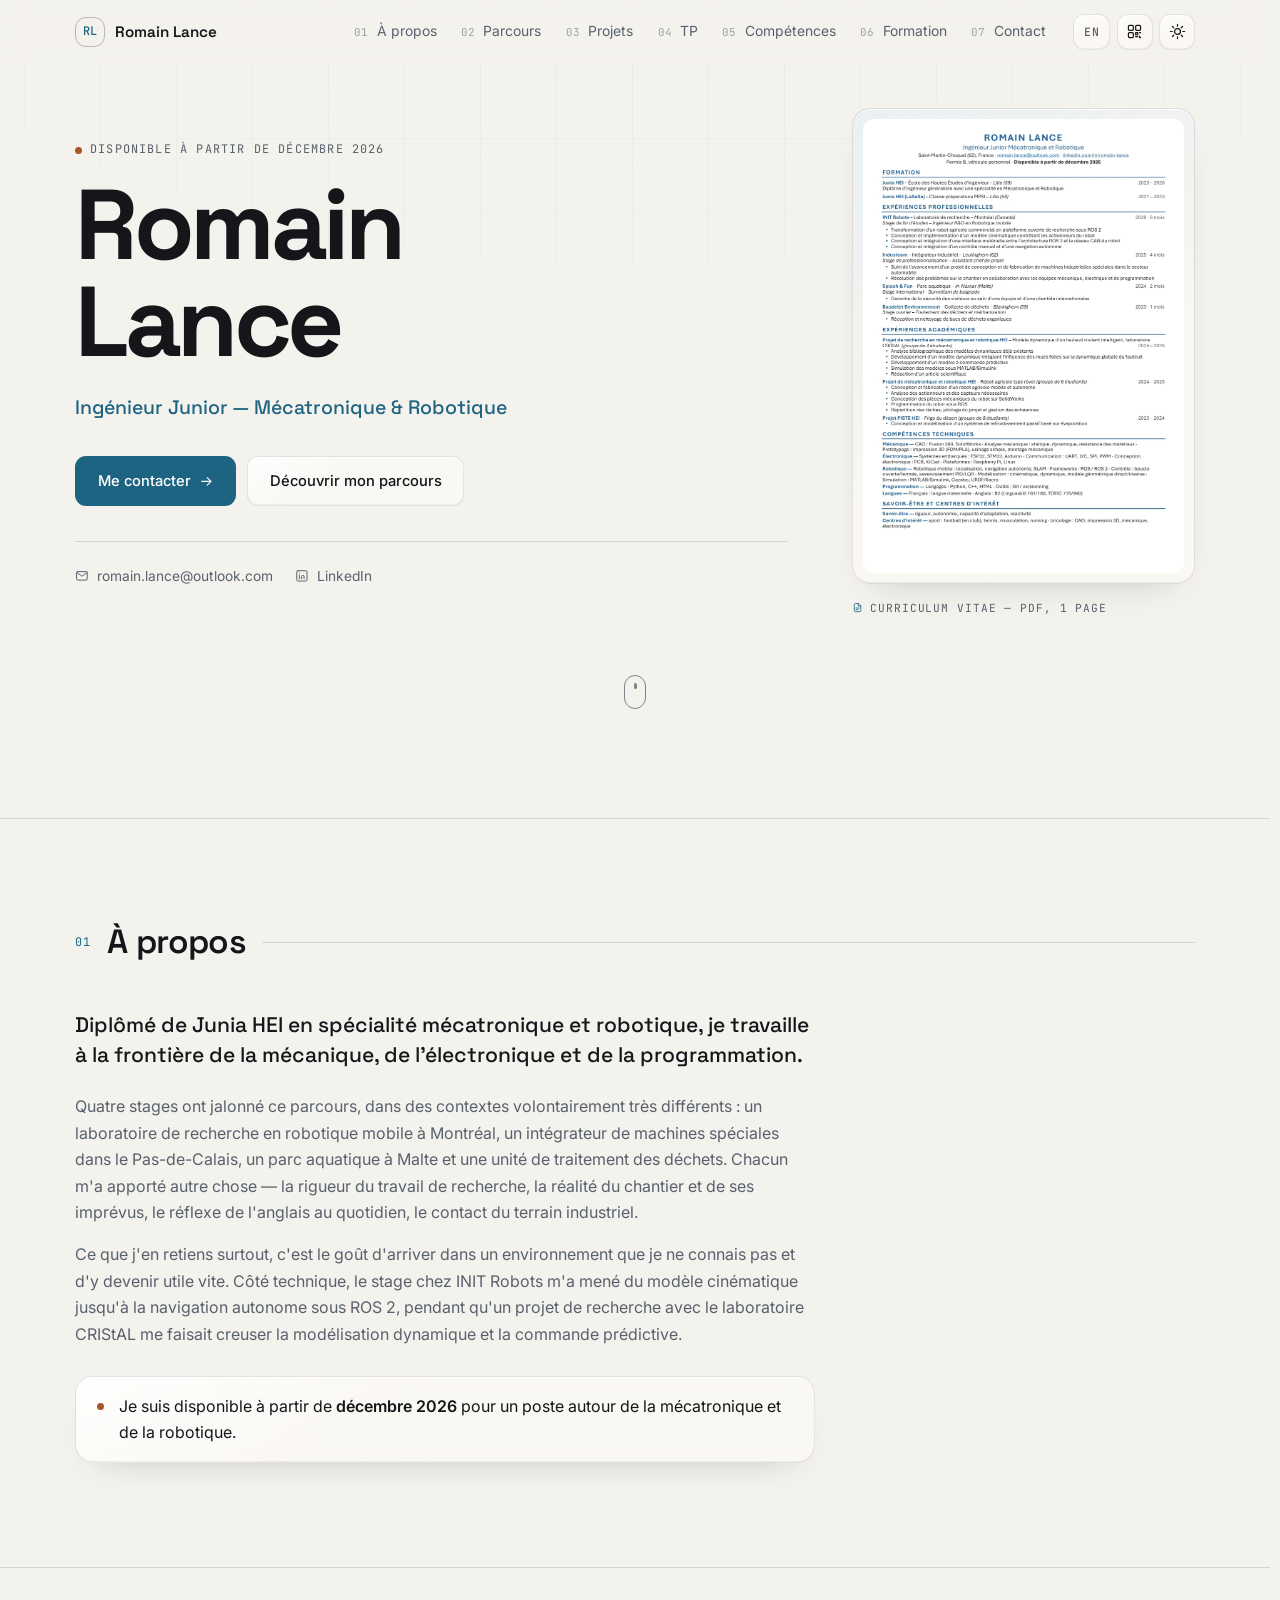
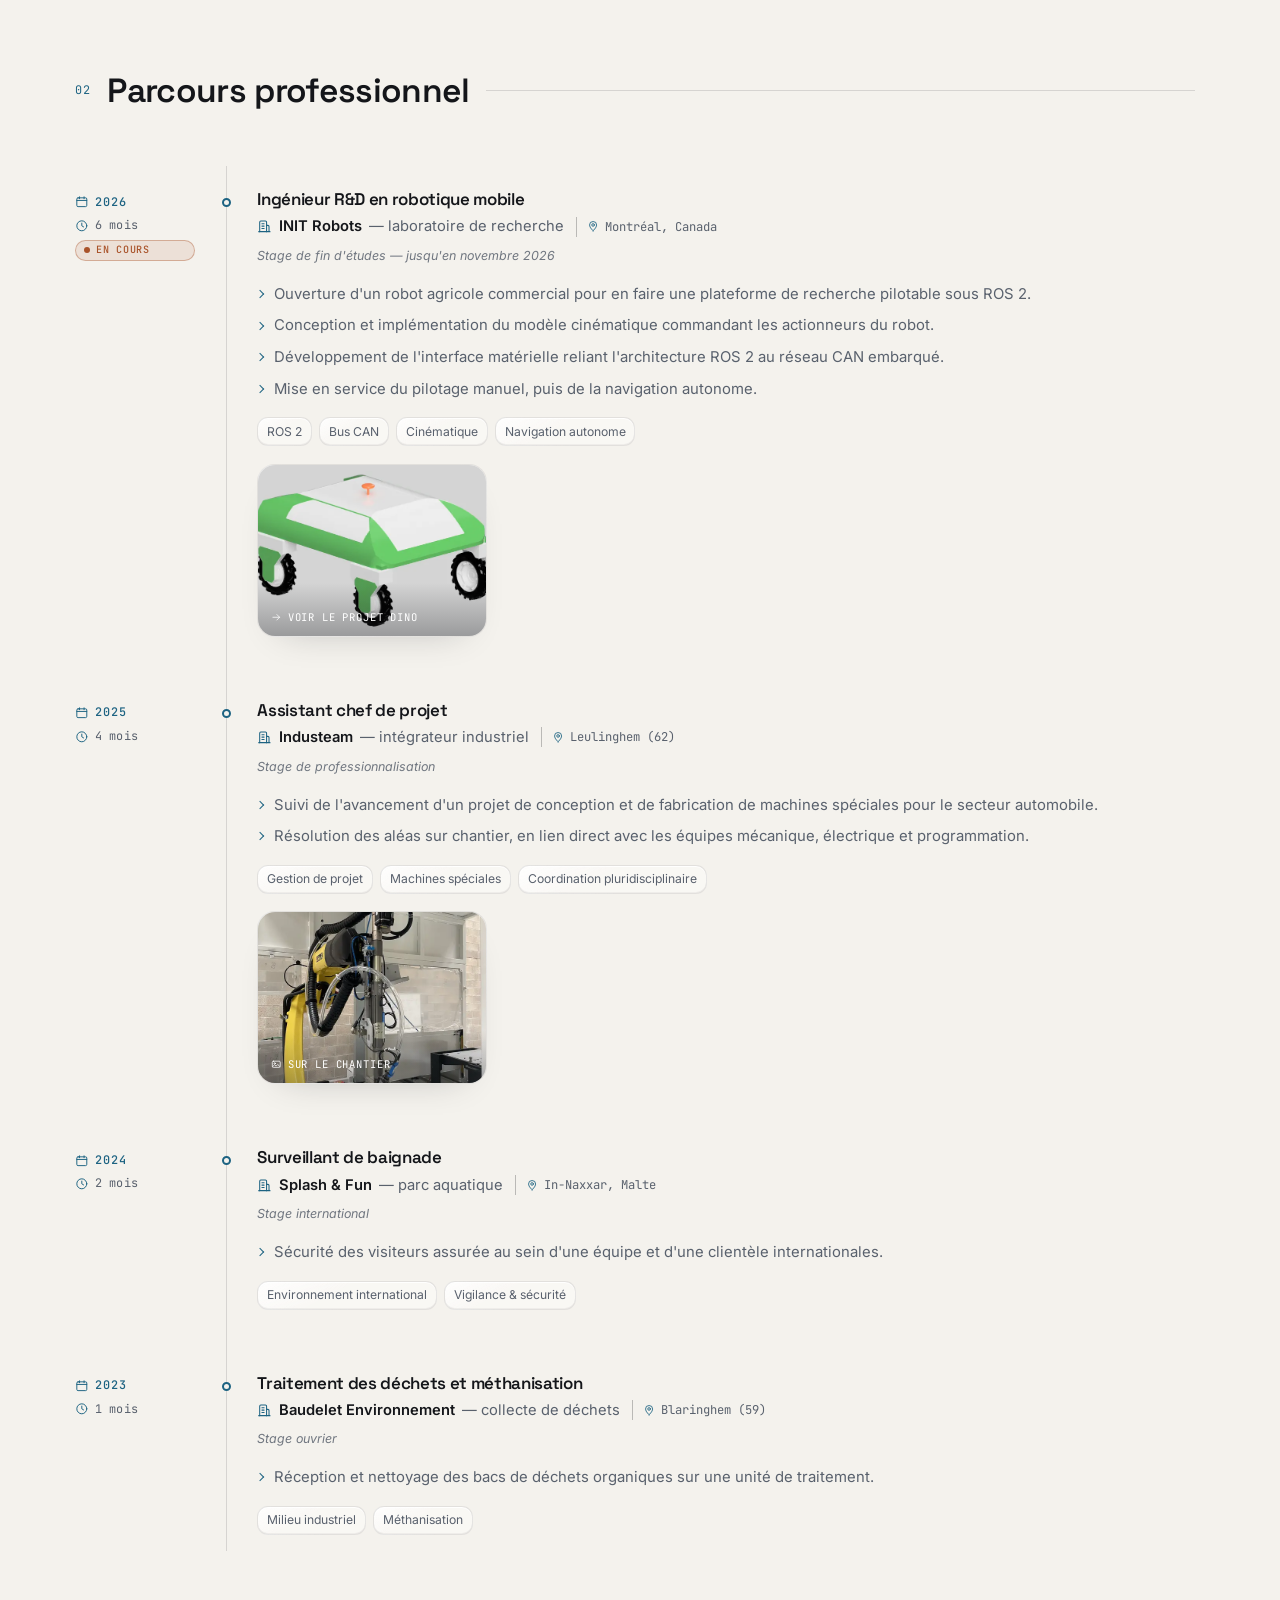
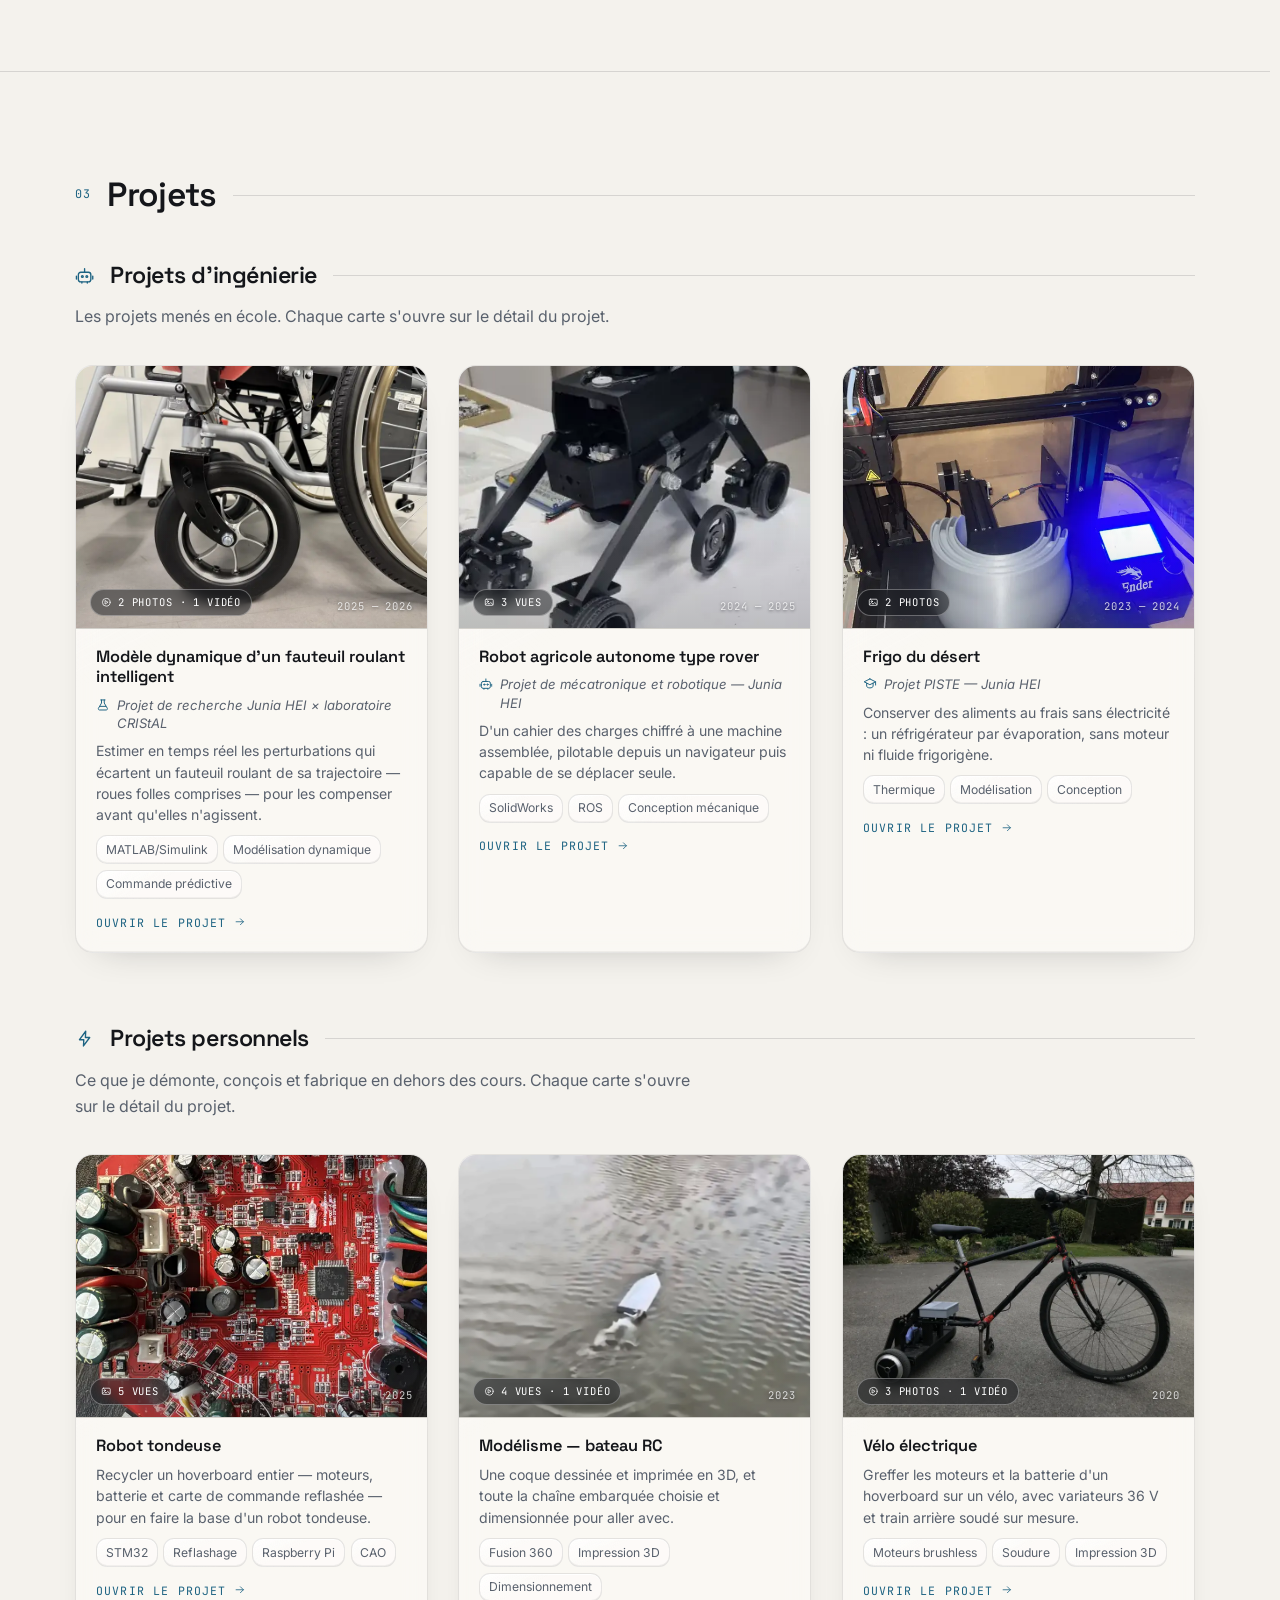
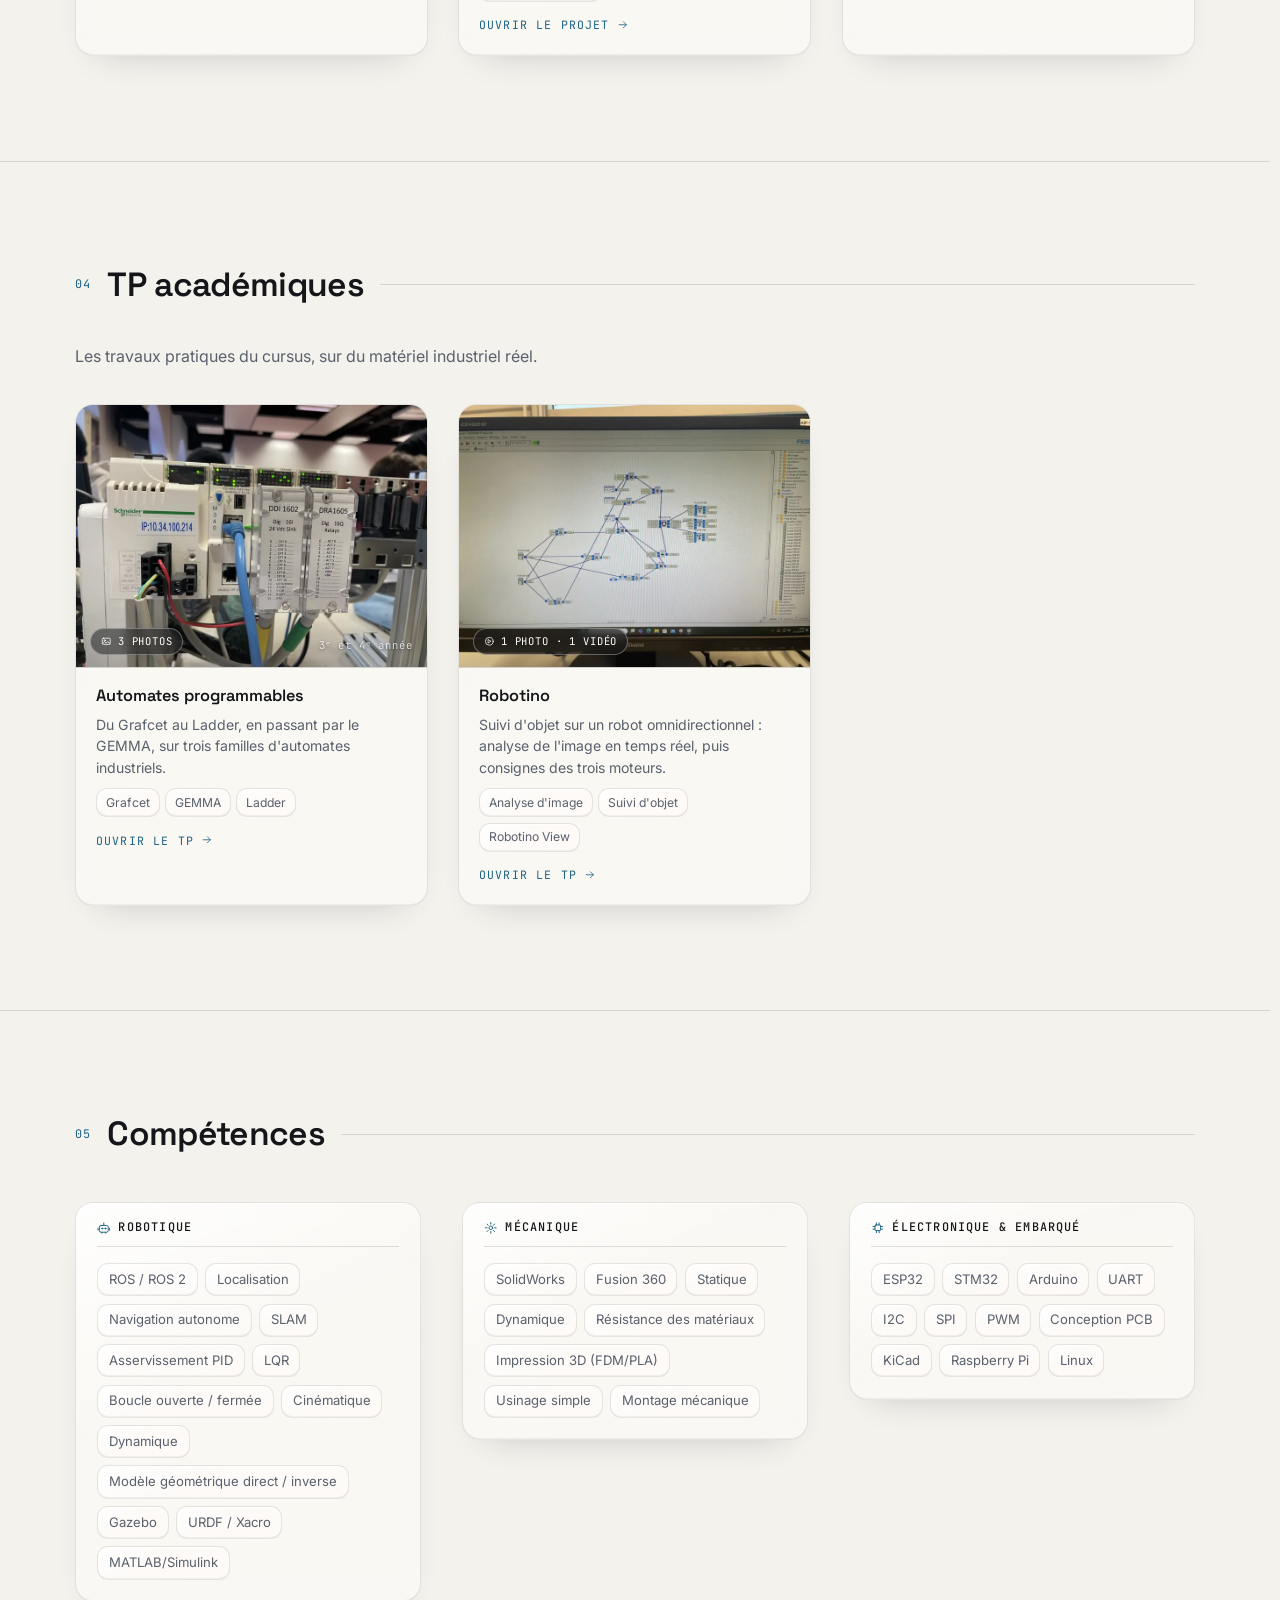
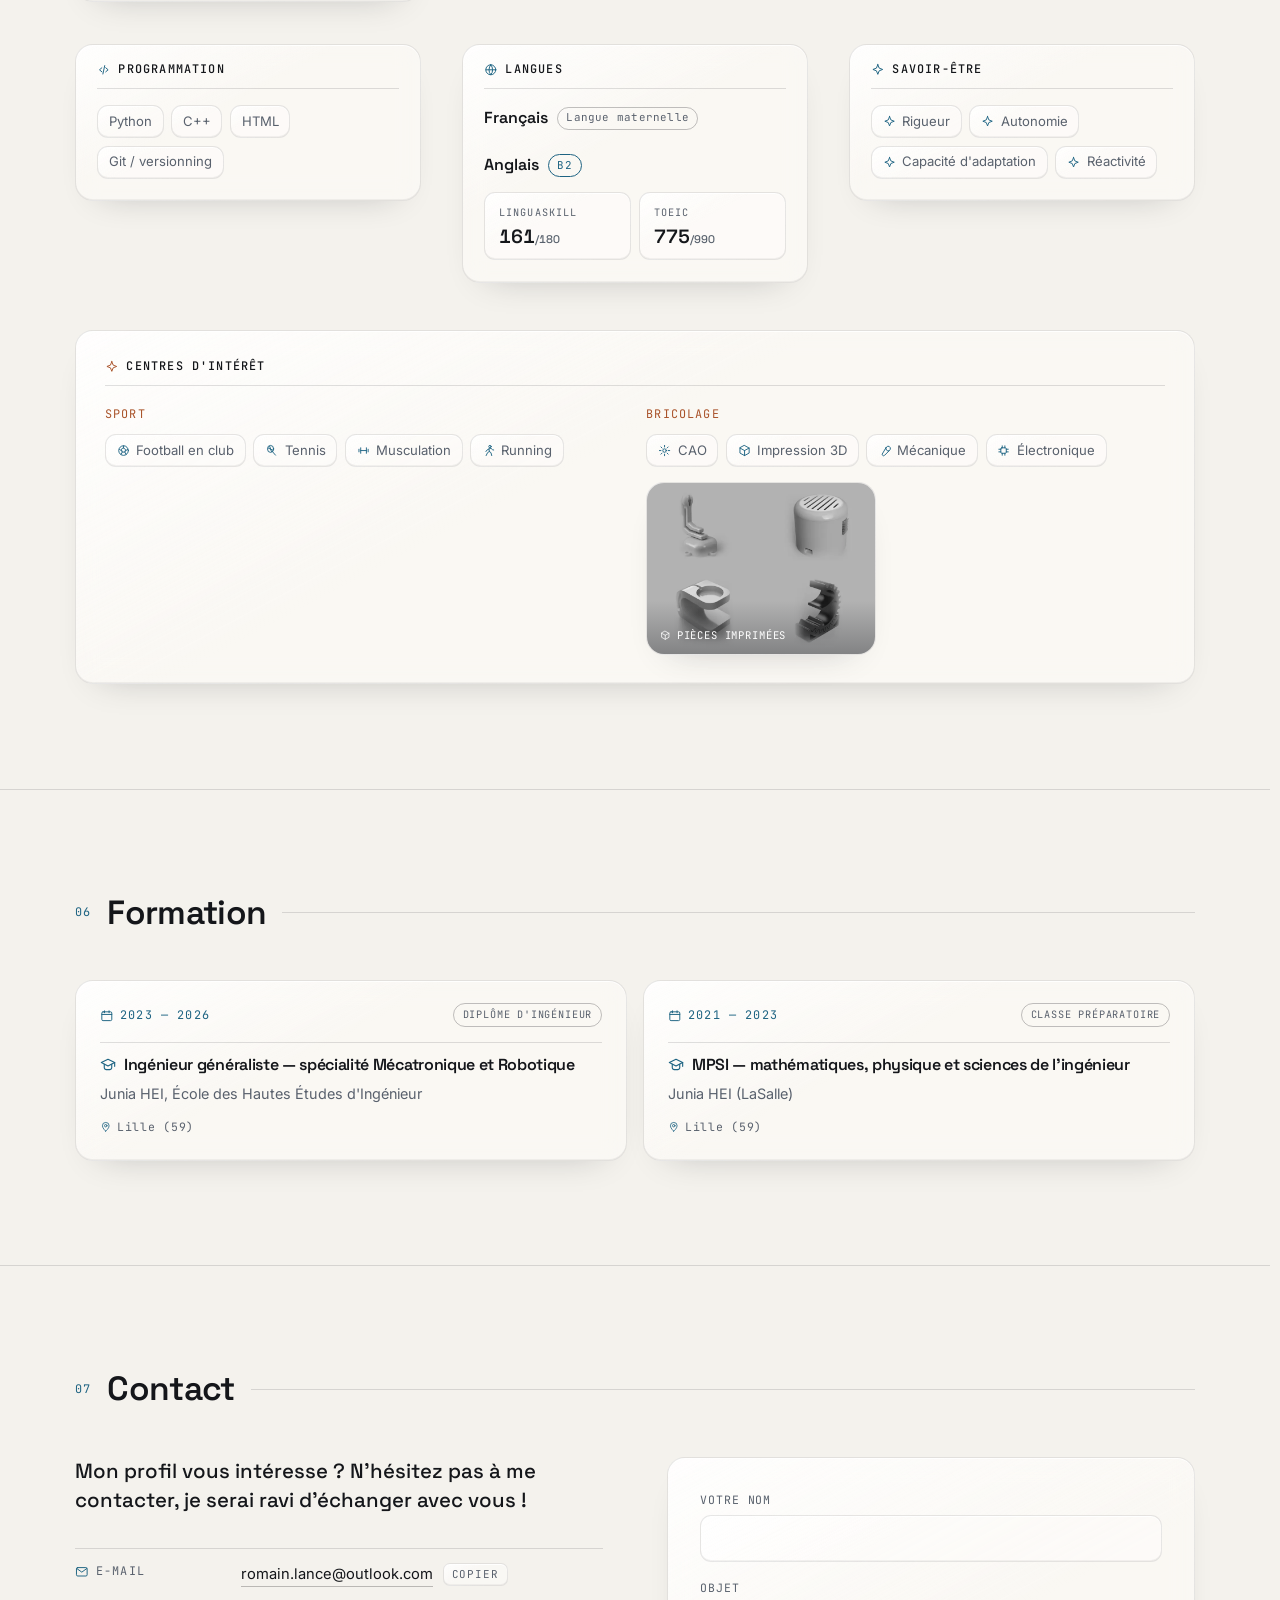
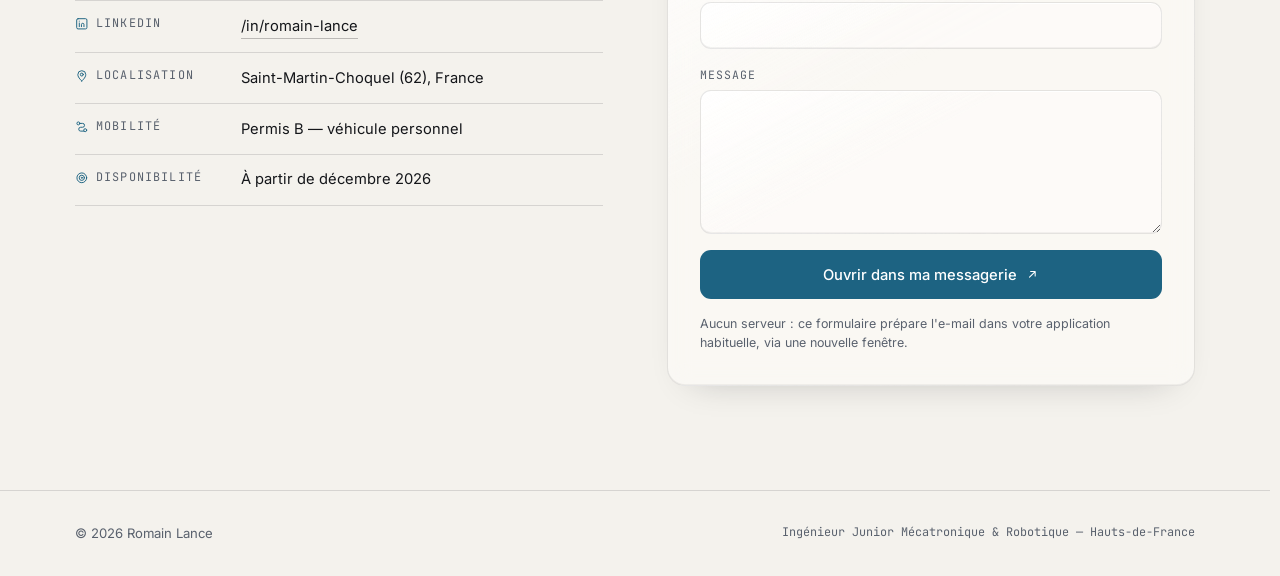
==== commit db8b7b28: "Remet le plan coté du châssis à l'endroit Le plan avait été exporté tête-bêche : le cartouche et tou" ====
--- a/index.html
+++ b/index.html
@@ -1940,9 +1940,9 @@
             <figure class="album__slide">
               <img src="assets/albums/robot-tondeuse/5.webp" width="1600" height="1132"
                    loading="lazy" decoding="async"
-                   alt="Plan coté du châssis du robot tondeuse, 650 mm de large">
-              <figcaption>
-                Le plan coté du châssis : 650 mm de large, avec les entraxes de fixation des
+                   alt="Plan coté du châssis du robot tondeuse, 650 mm hors tout">
+              <figcaption>
+                Le plan coté du châssis : 650 mm hors tout, avec les entraxes de fixation des
                 deux moteurs.
               </figcaption>
             </figure>
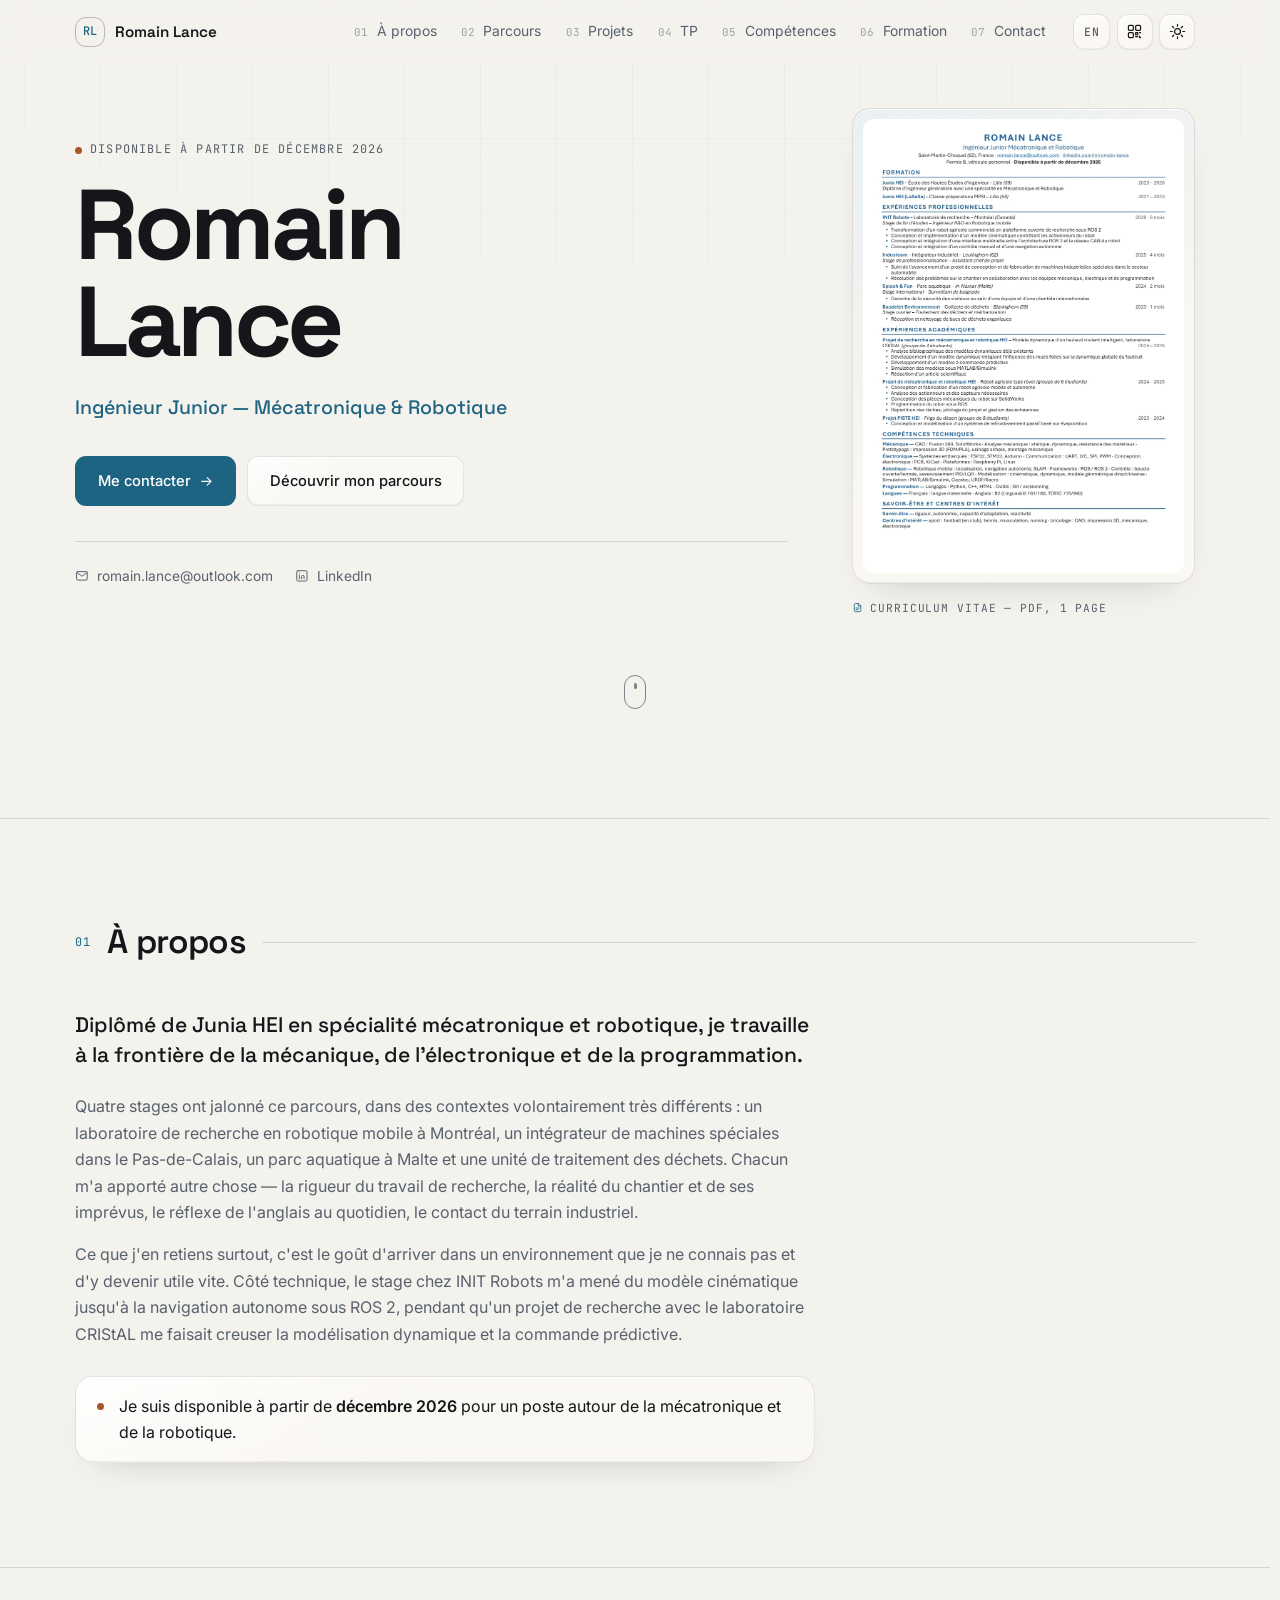
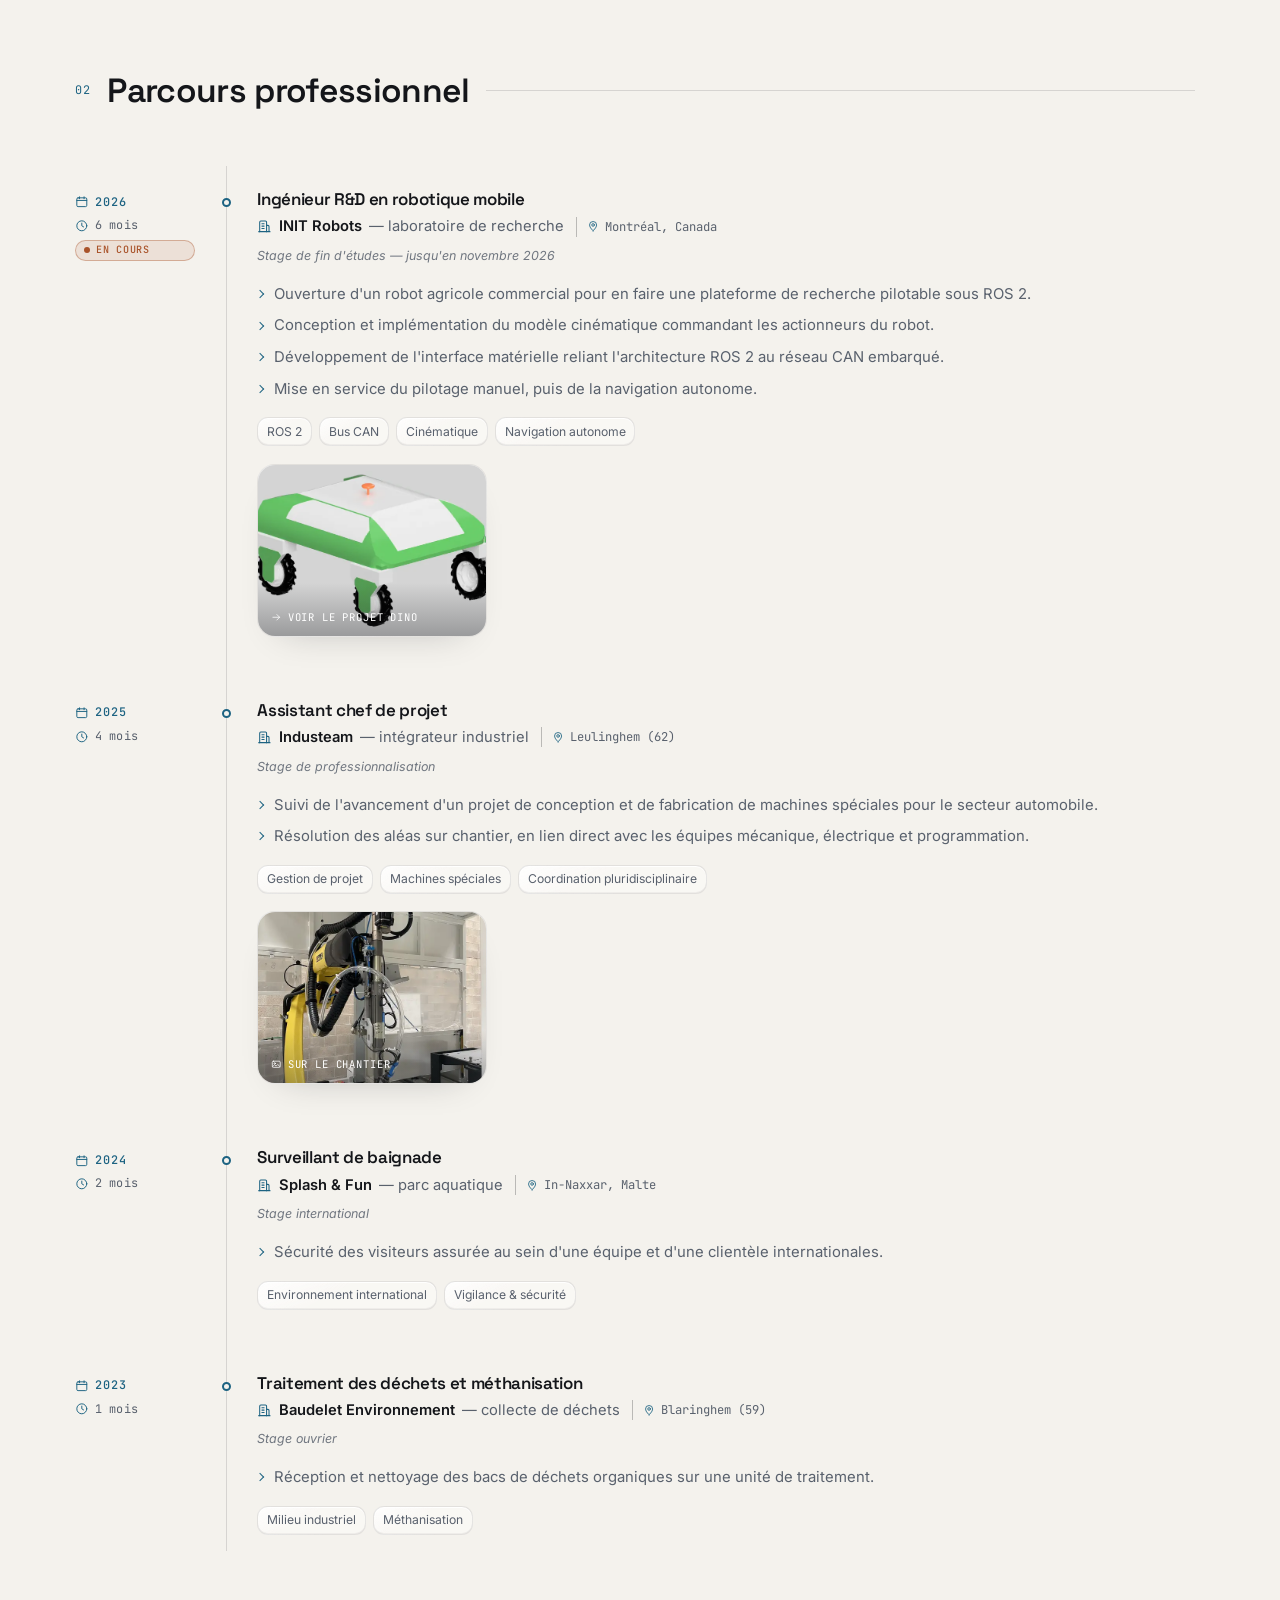
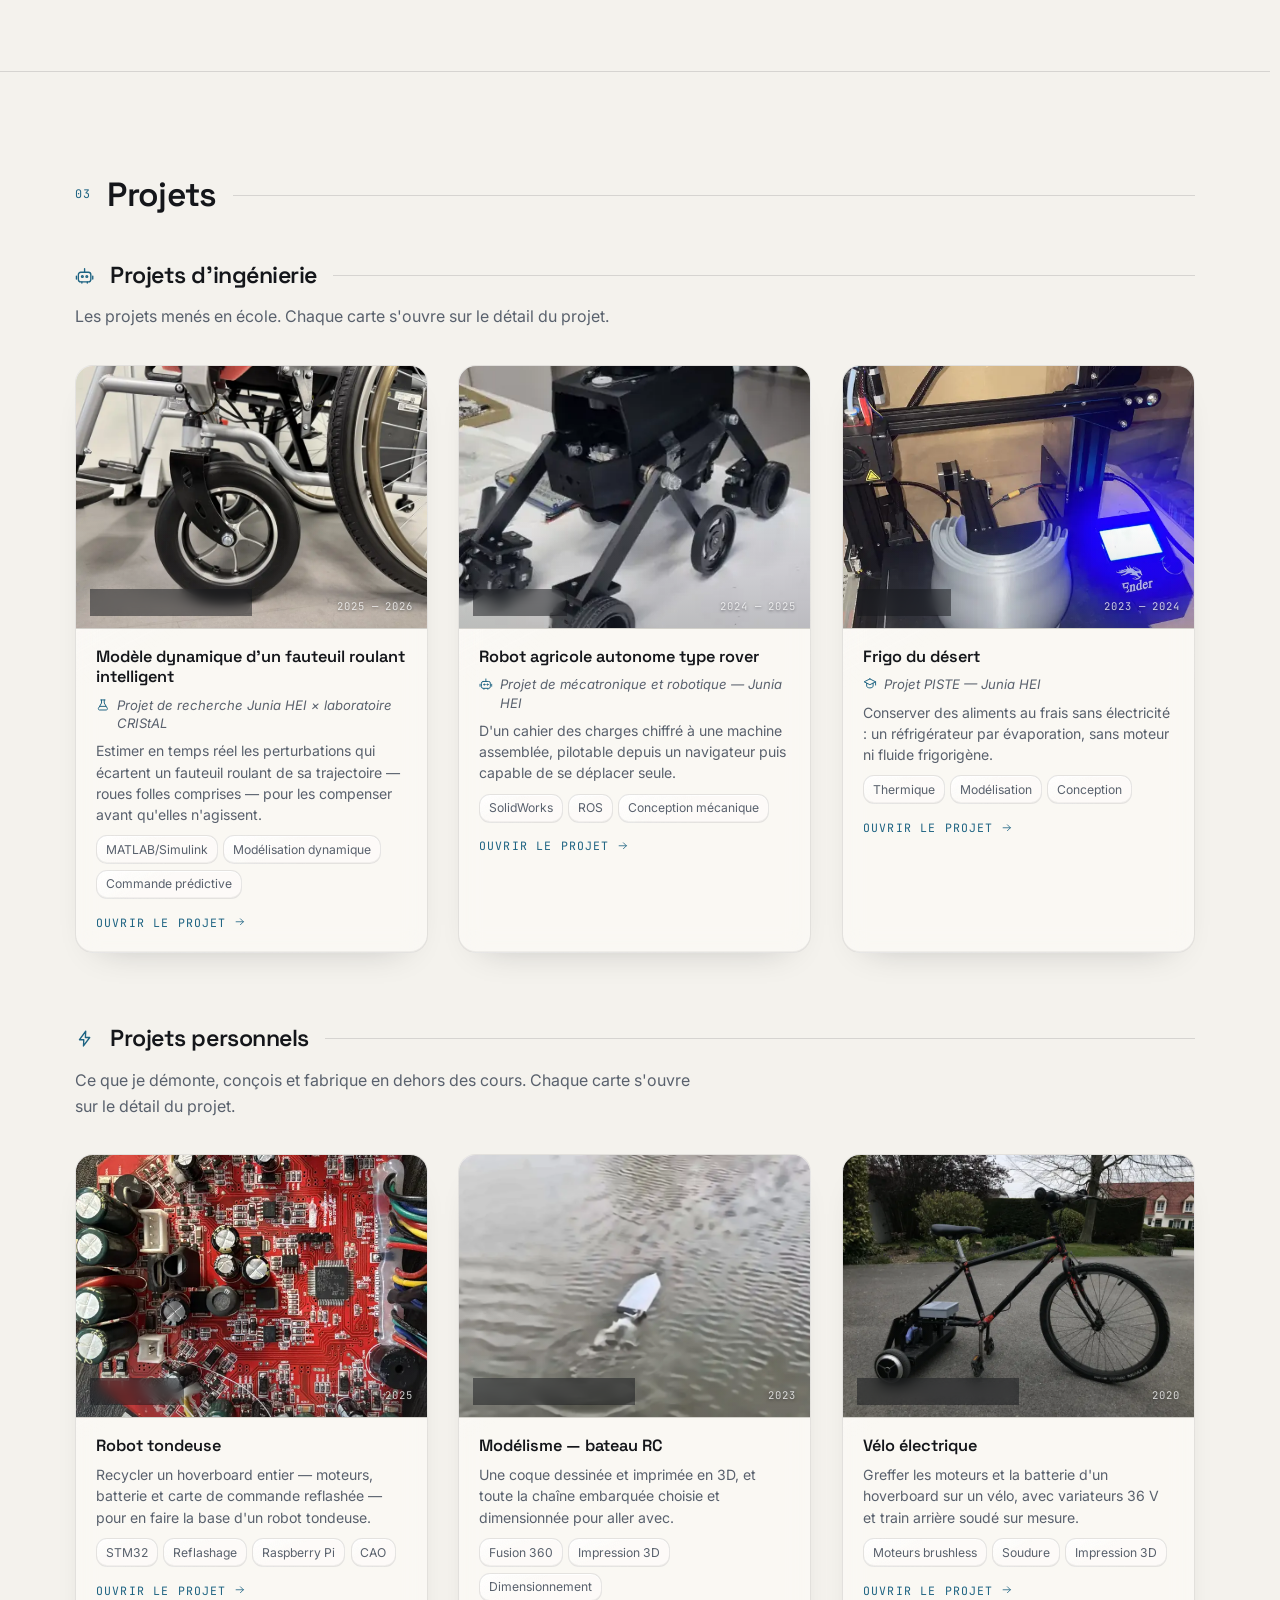
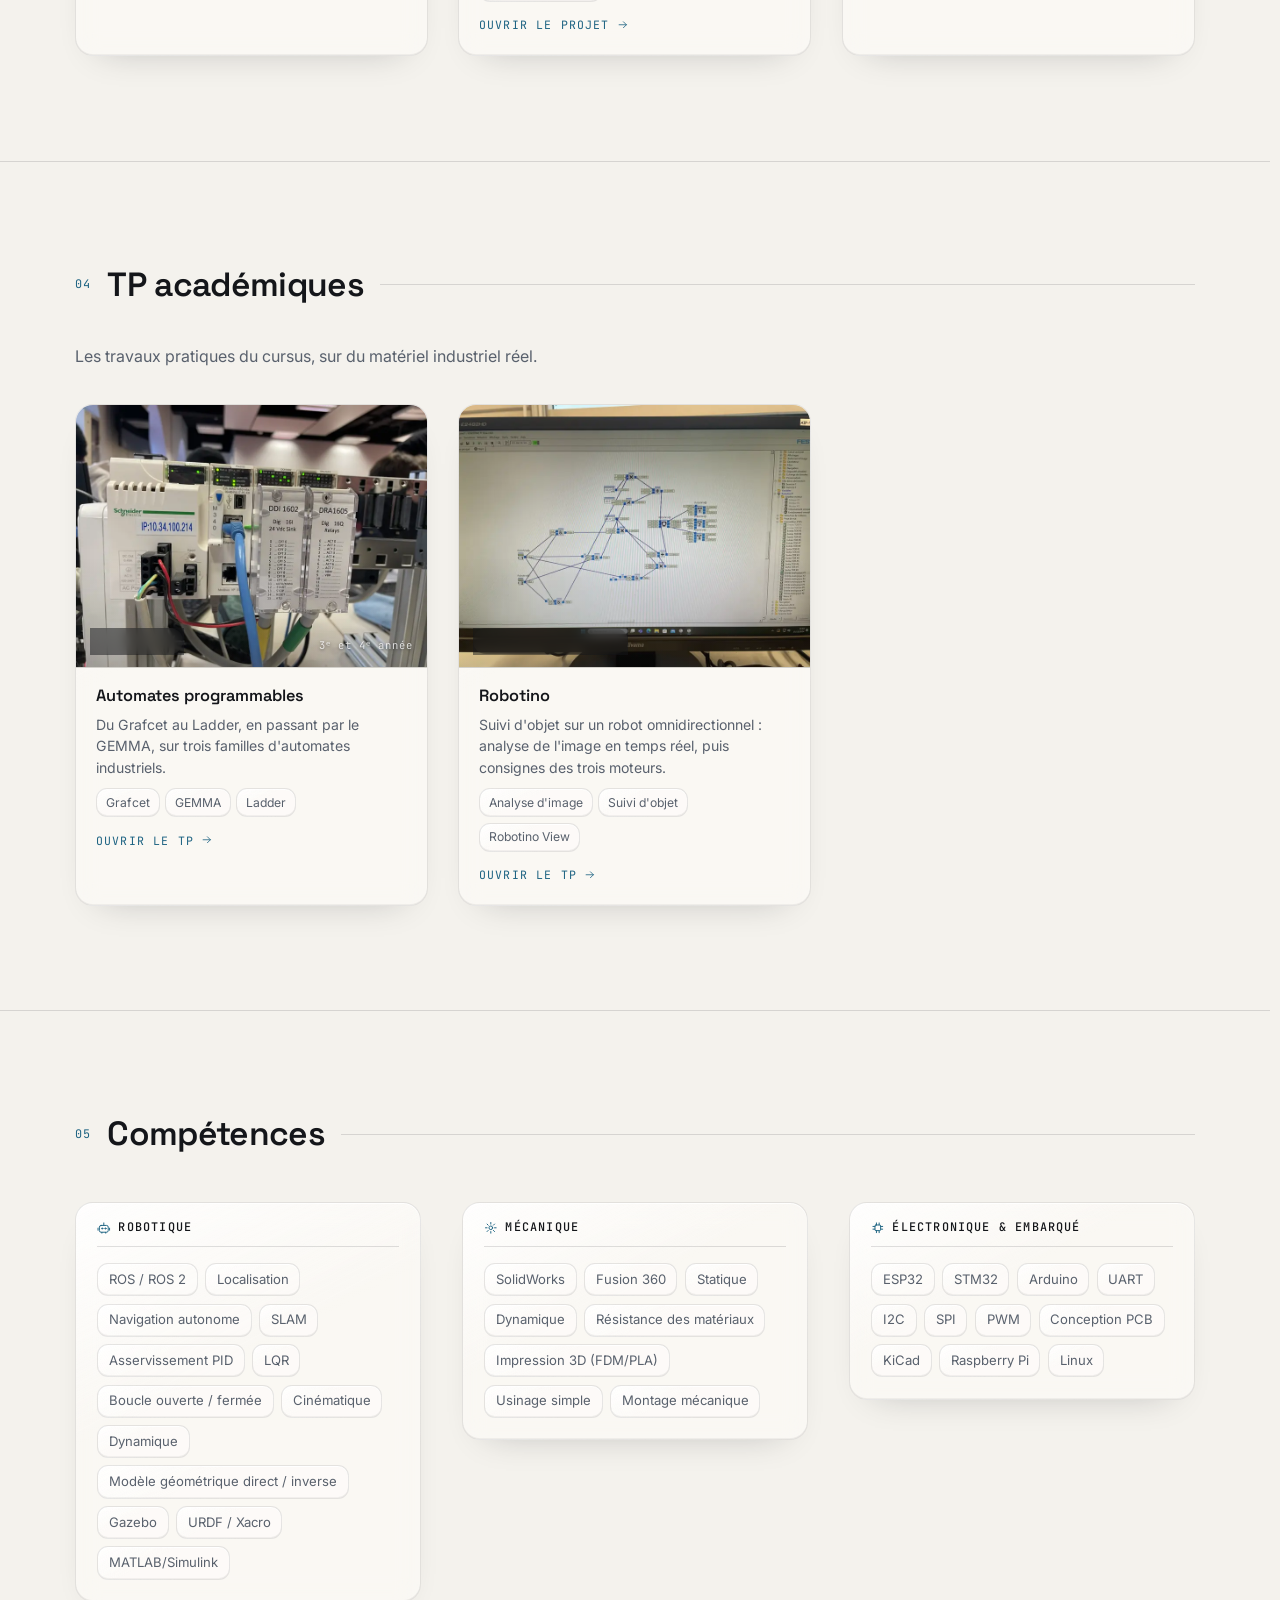
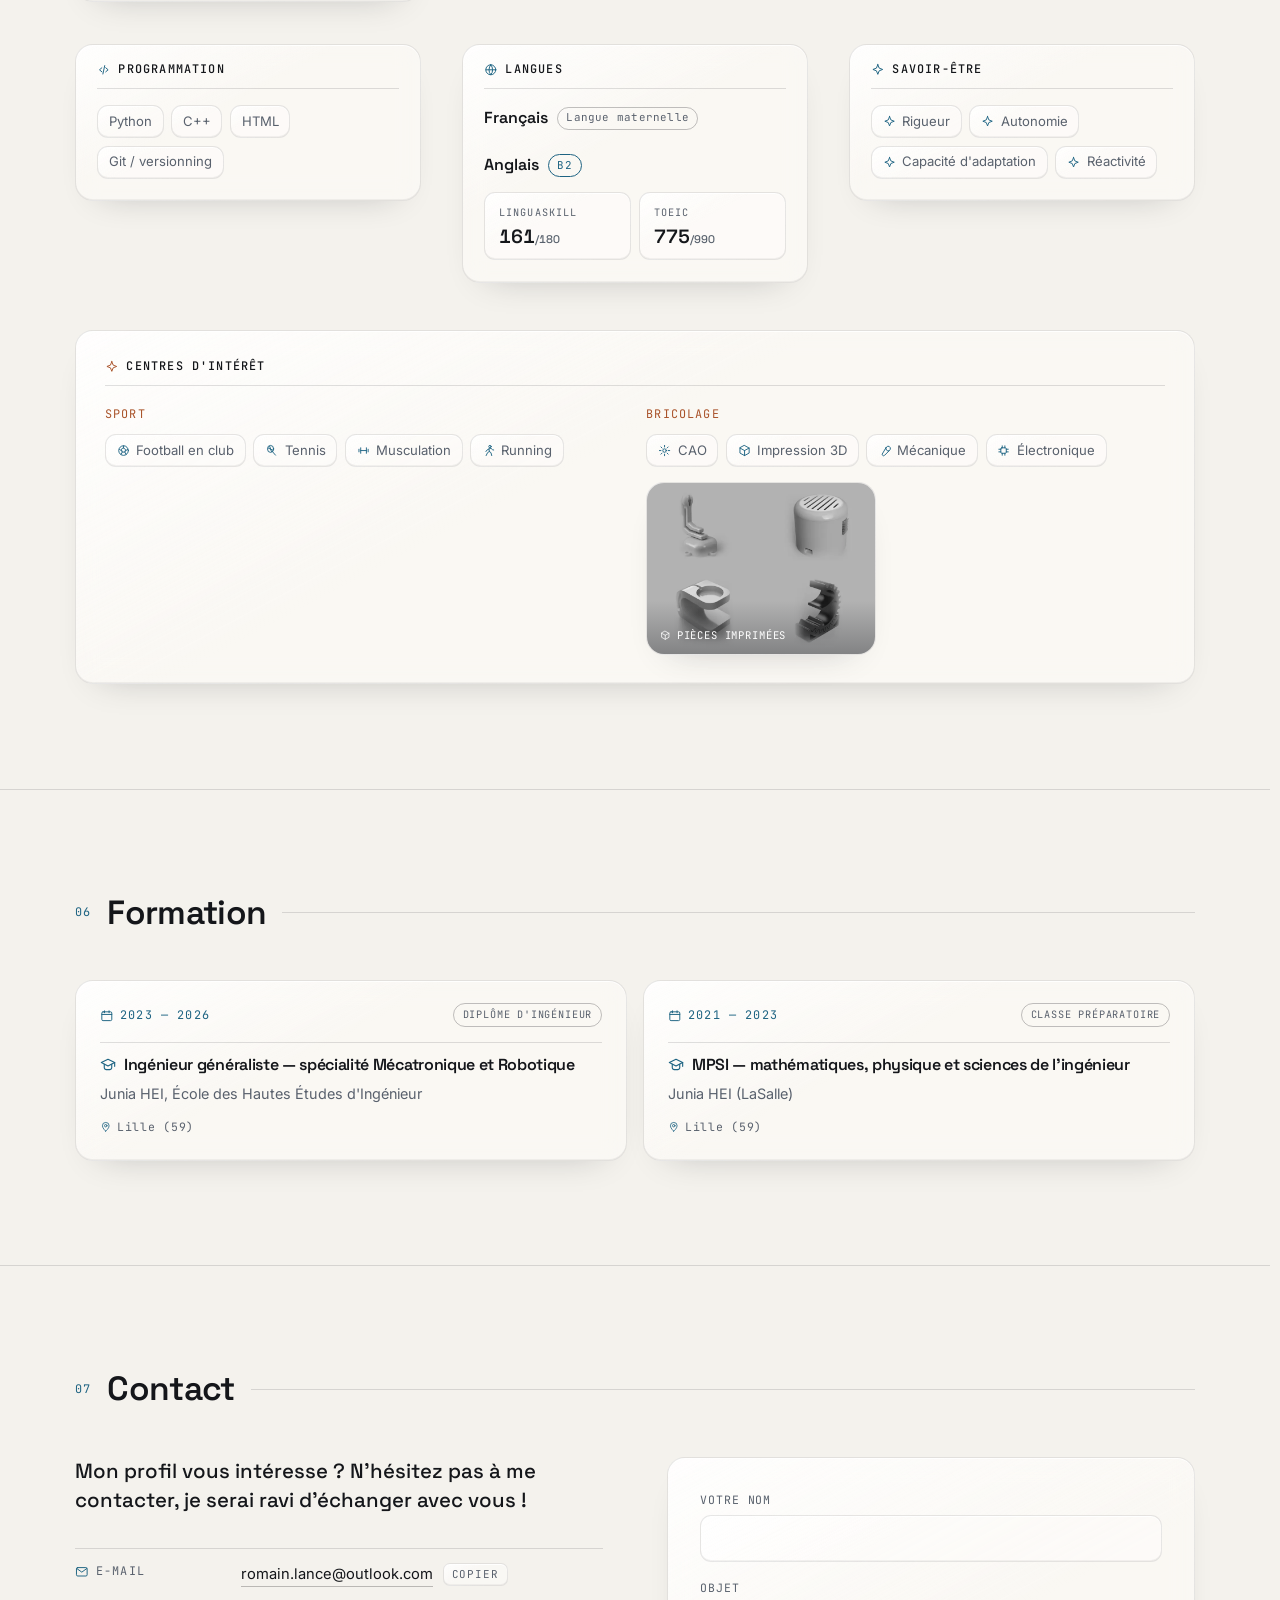
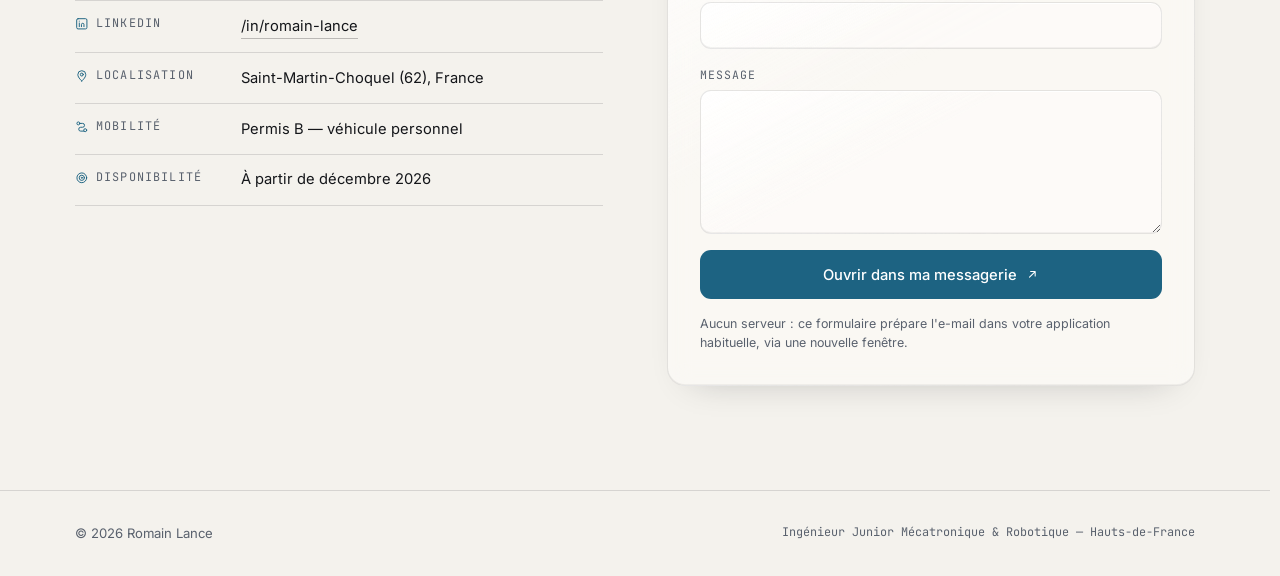
==== commit 4d662b15: "Uniformise les compteurs des vignettes en « X photos · X vidéos » Le même badge disait deux choses s" ====
--- a/index.html
+++ b/index.html
@@ -455,7 +455,7 @@
                      loading="lazy" decoding="async" alt="">
                 <span class="album__count">
                   <svg class="ico" aria-hidden="true"><use href="#i-image"></use></svg>
-                  3 vues
+                  3 photos
                 </span>
                 <span class="album__year">2024 — 2025</span>
               </span>
@@ -529,7 +529,7 @@
                      loading="lazy" decoding="async" alt="">
                 <span class="album__count">
                   <svg class="ico" aria-hidden="true"><use href="#i-image"></use></svg>
-                  5 vues
+                  5 photos
                 </span>
                 <span class="album__year">2025</span>
               </span>
@@ -555,7 +555,7 @@
                      loading="lazy" decoding="async" alt="">
                 <span class="album__count">
                   <svg class="ico" aria-hidden="true"><use href="#i-play"></use></svg>
-                  4 vues · 1 vidéo
+                  4 photos · 1 vidéo
                 </span>
                 <span class="album__year">2023</span>
               </span>
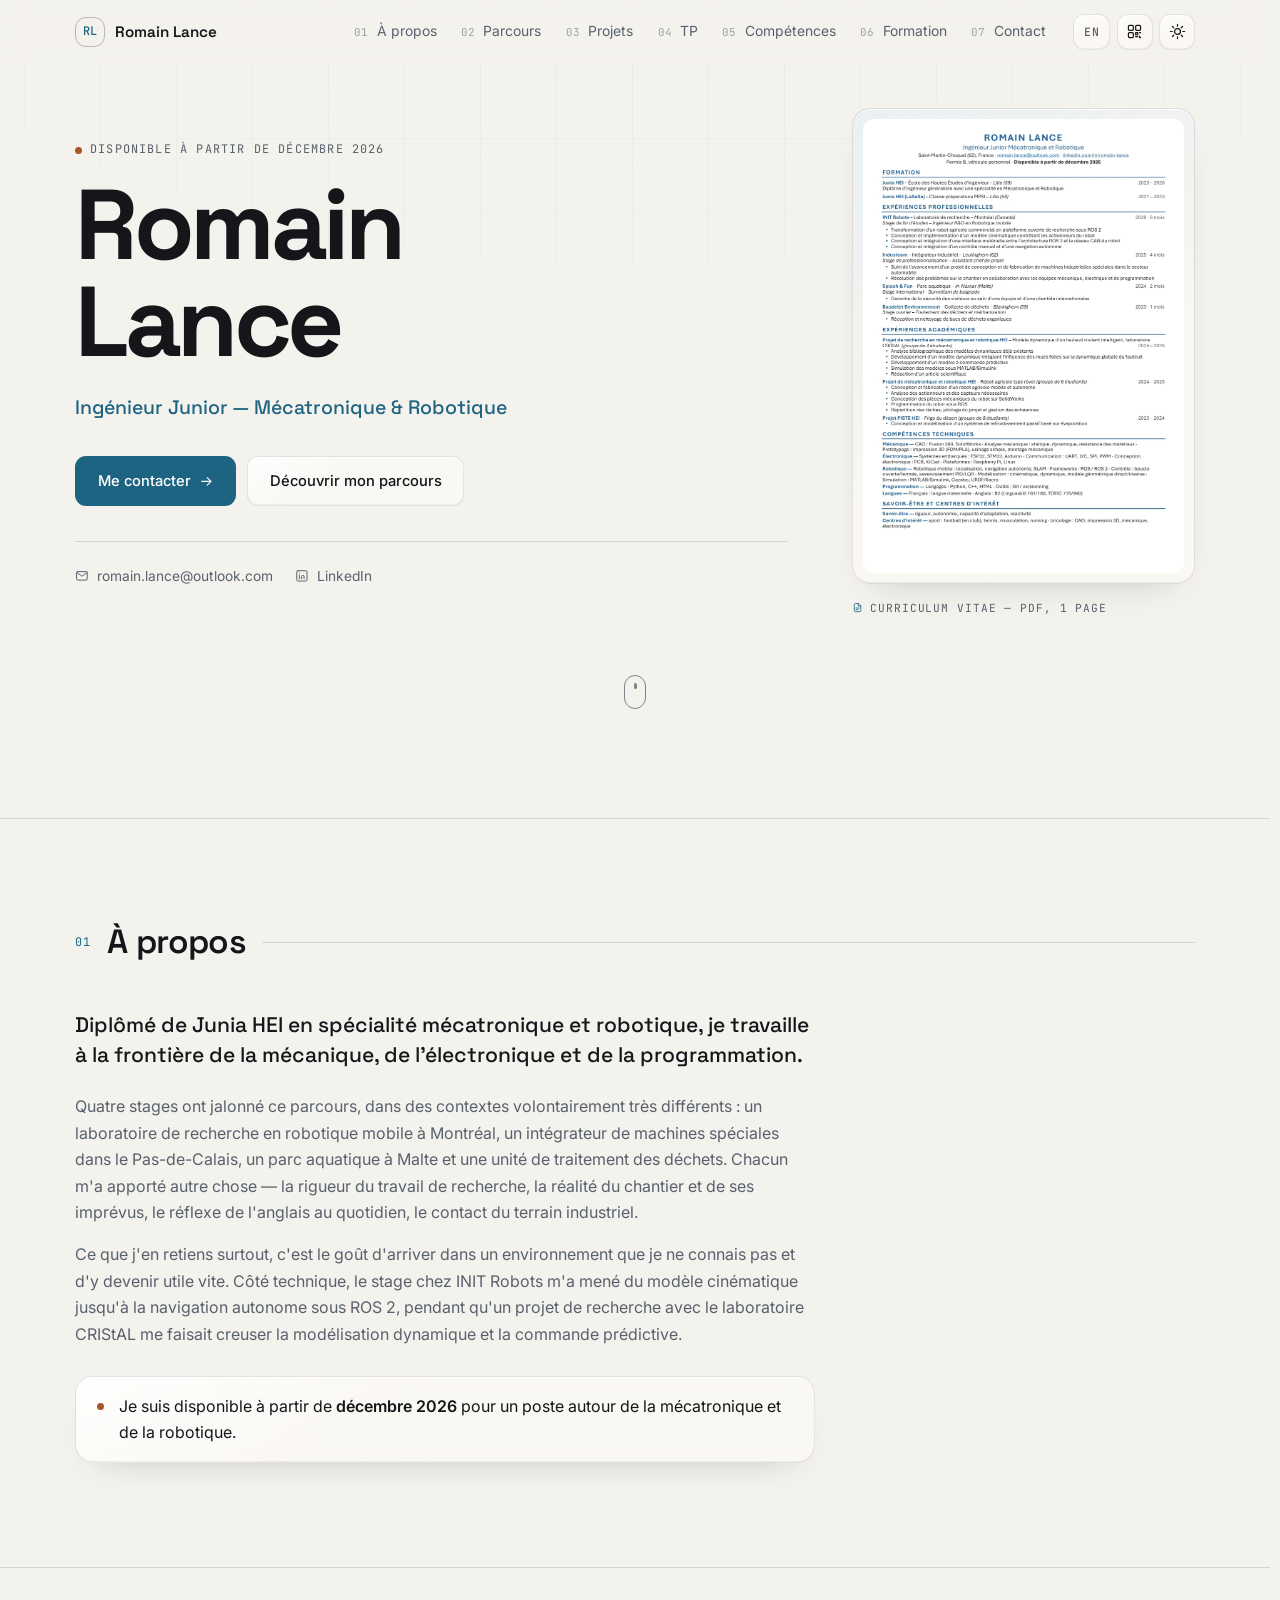
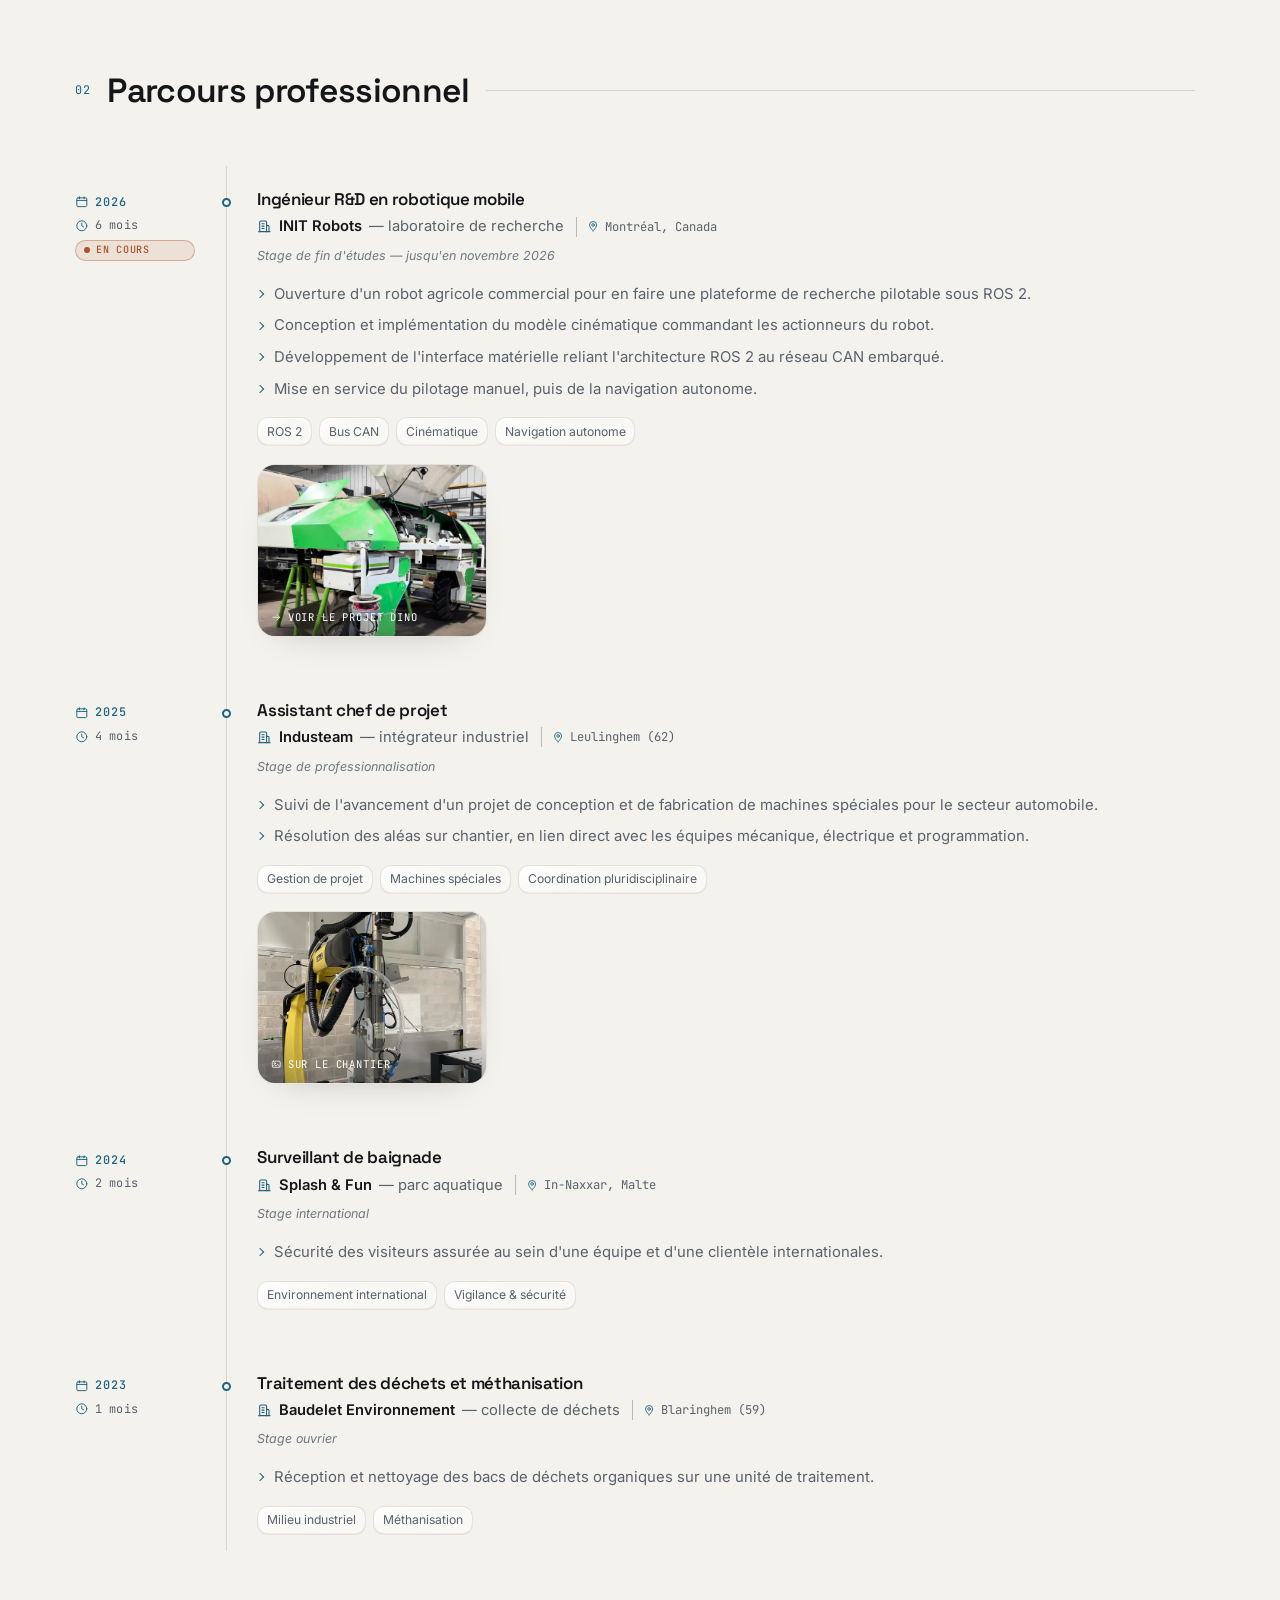
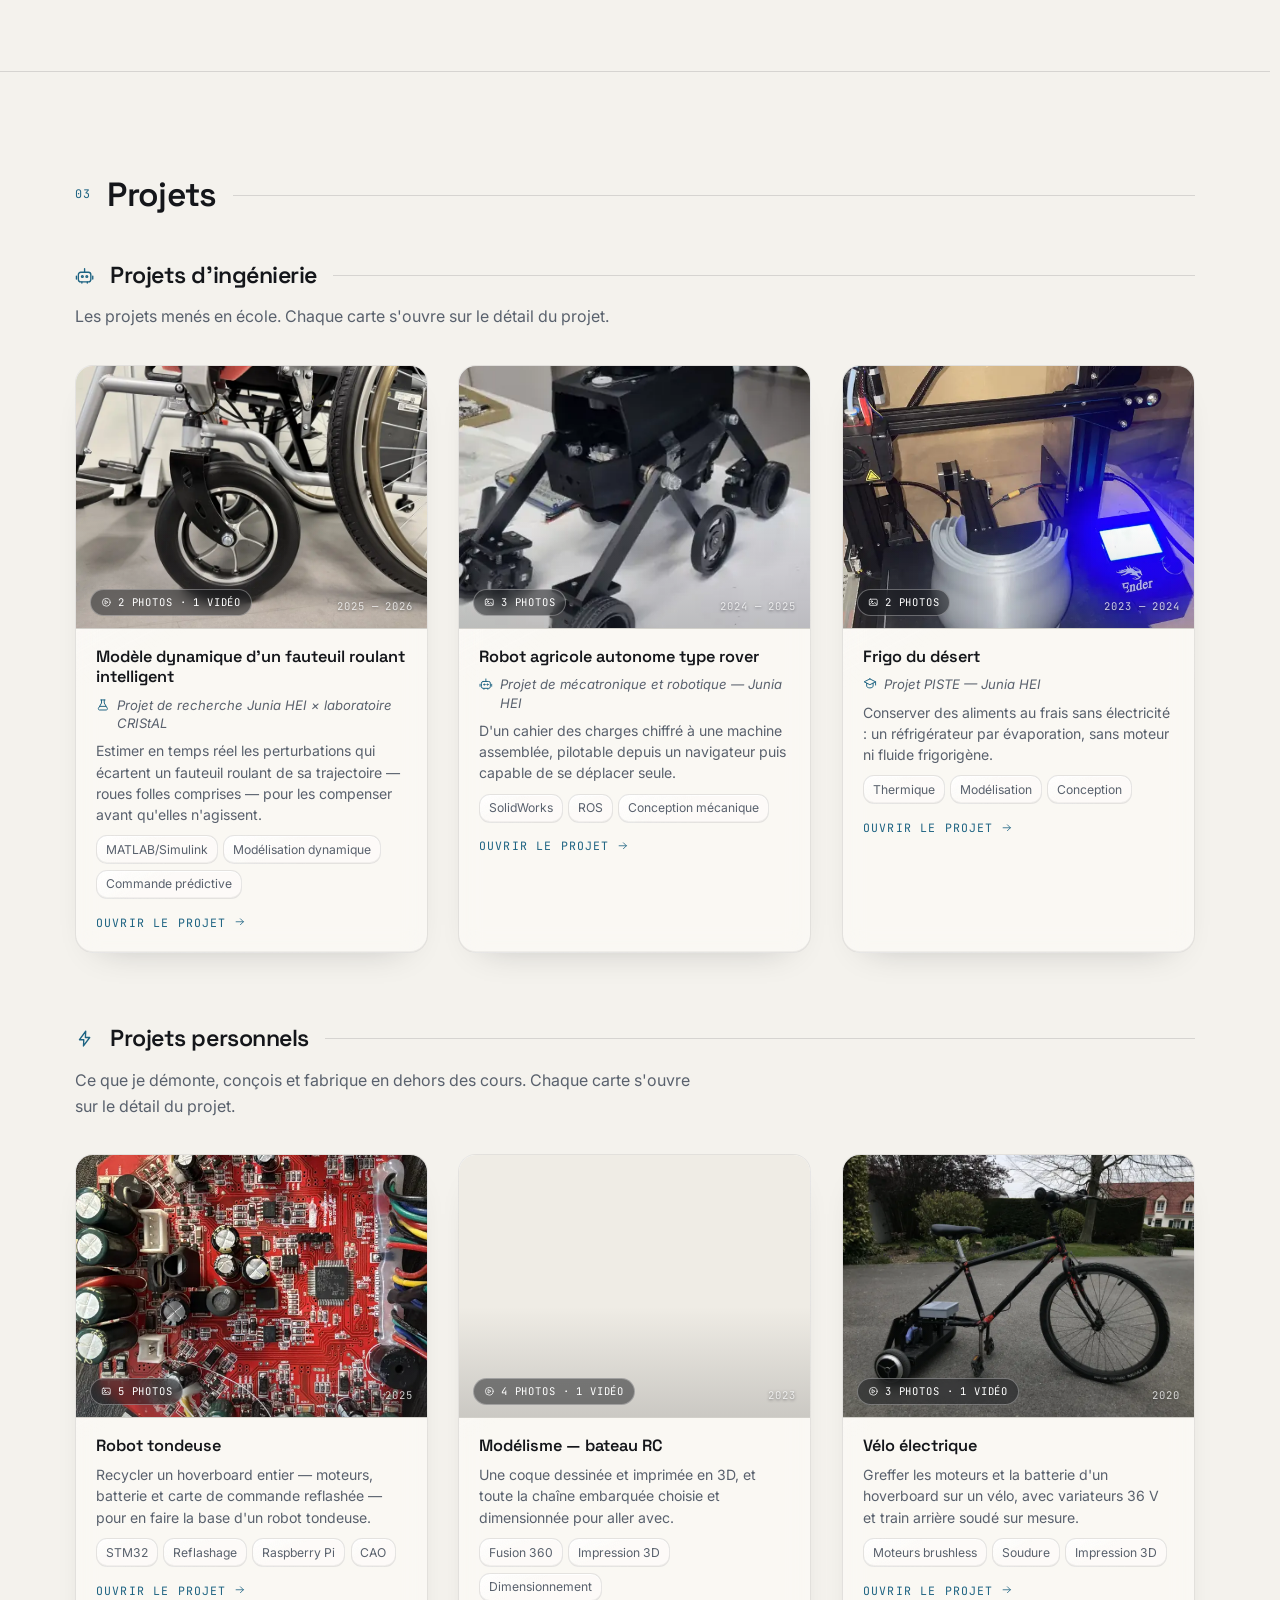
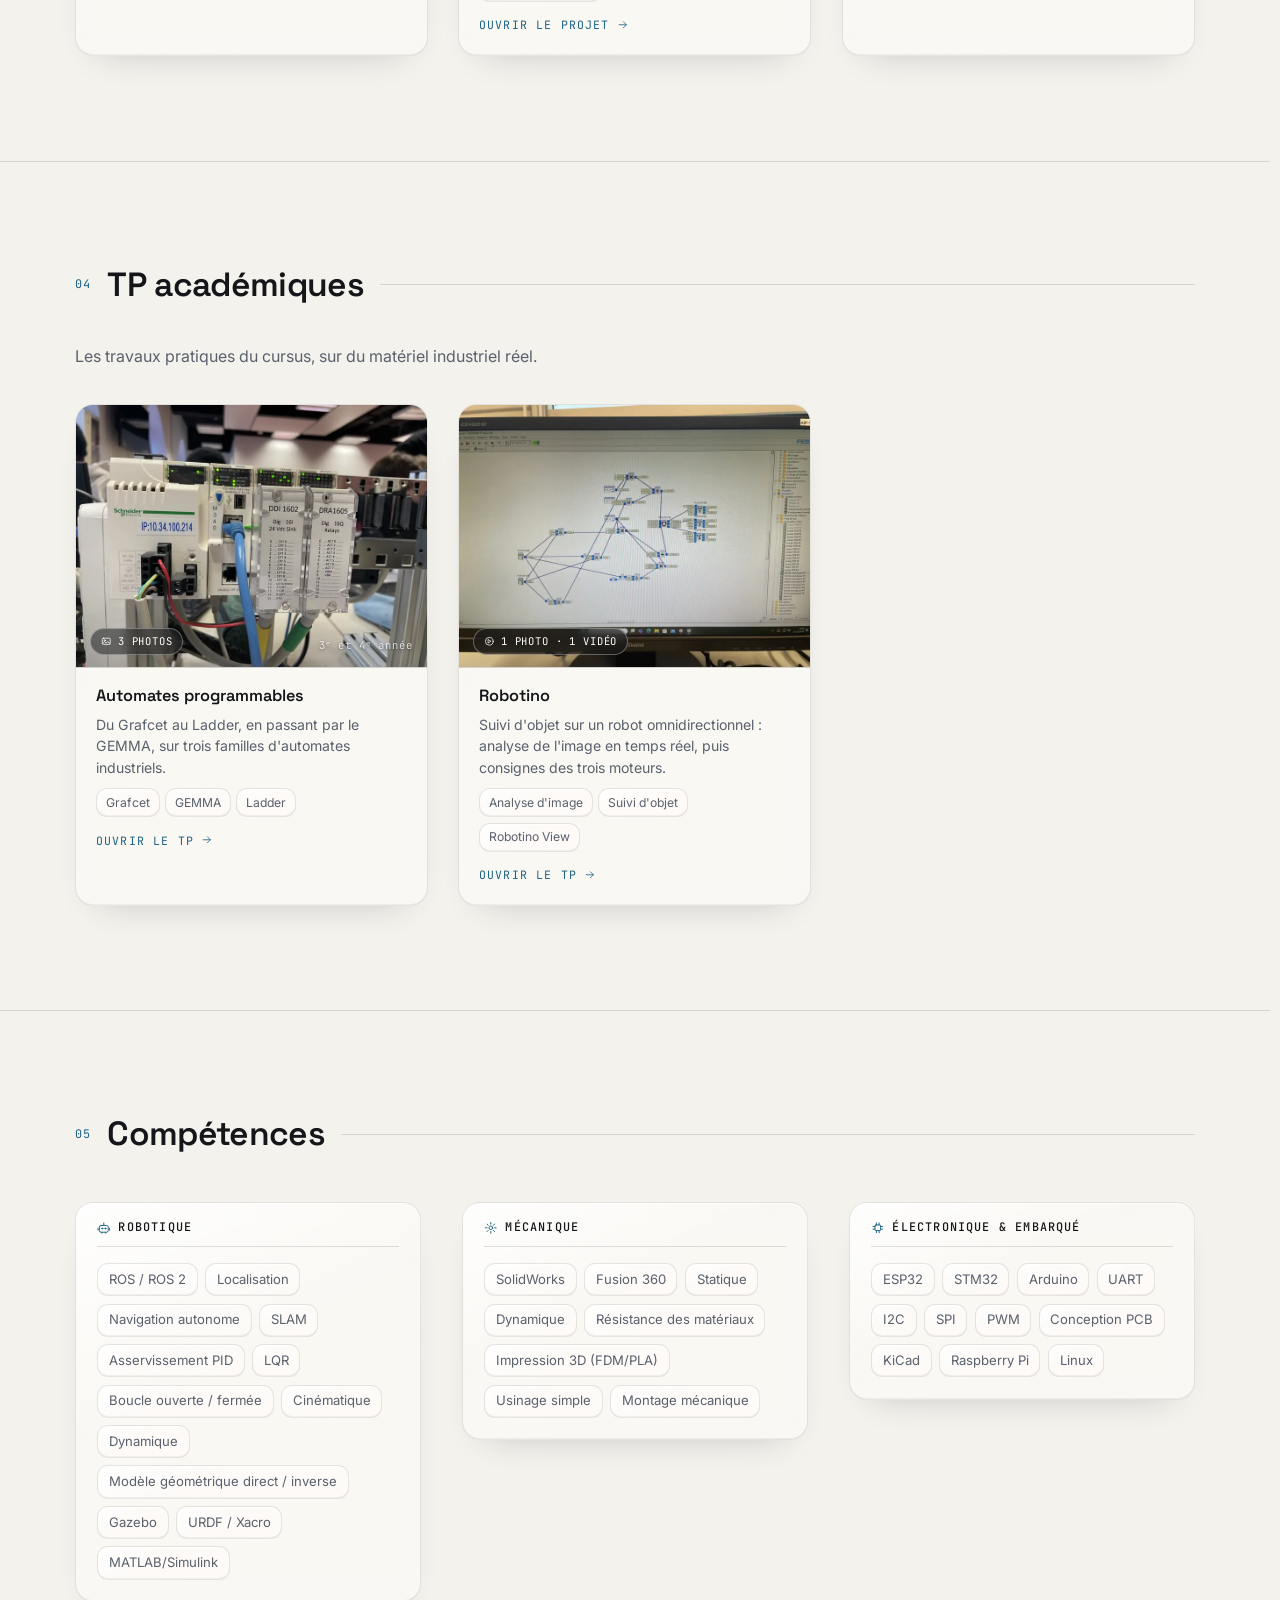
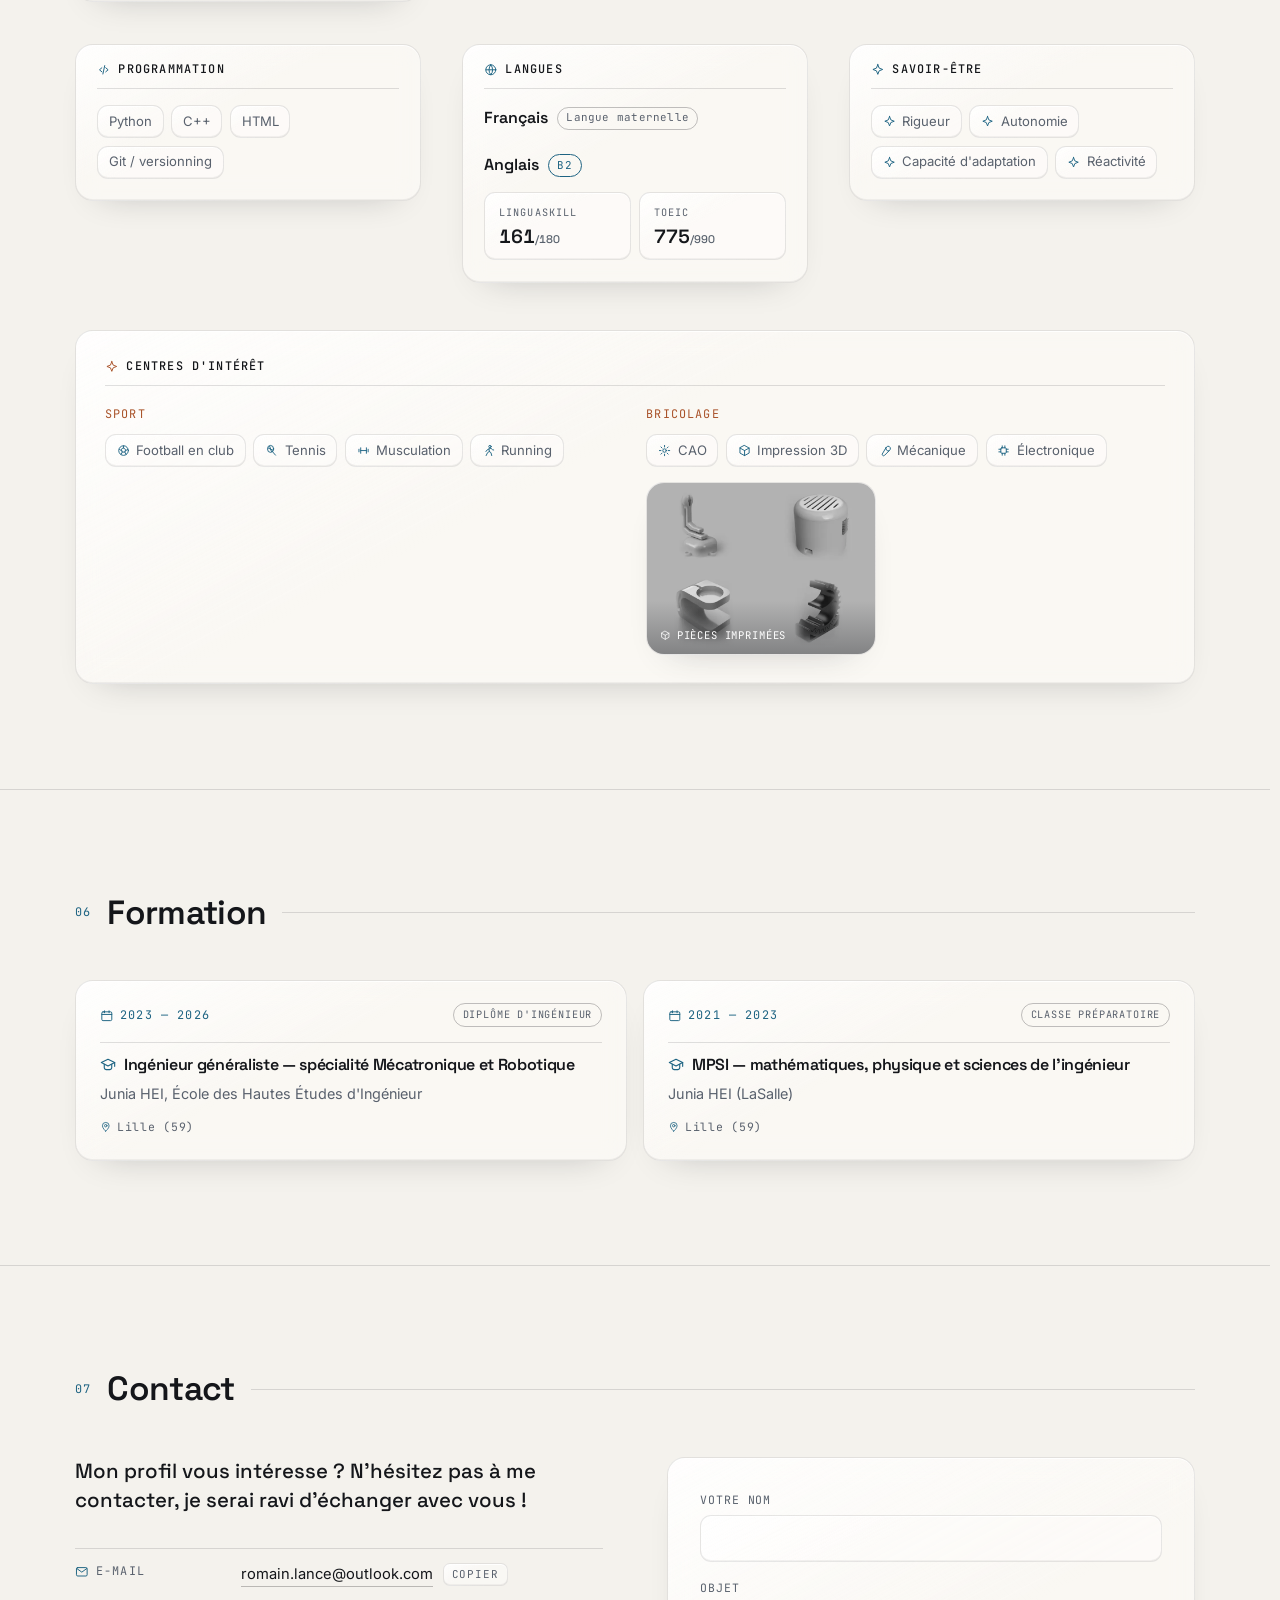
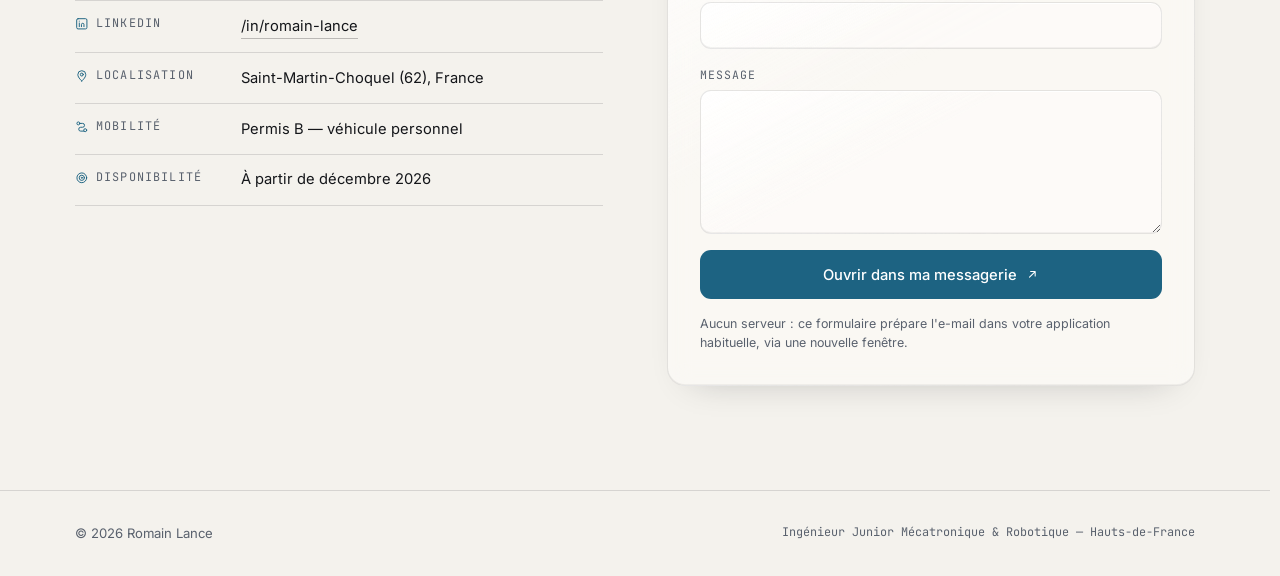
==== commit fbe83285: "Ajoute le vrai Dino, sa simulation Gazebo et l'interface de supervision La fiche s'ouvrait sur un re" ====
--- a/index.html
+++ b/index.html
@@ -299,7 +299,7 @@
                    le stage Industeam plus bas. -->
               <button type="button" class="tl__shot tilt" data-album="prj-dino"
                       aria-haspopup="dialog" aria-label="Ouvrir la fiche du projet Dino">
-                <img src="assets/projets/dino/1-sm.webp" width="800" height="435"
+                <img src="assets/projets/dino/1.webp" width="627" height="744"
                      loading="lazy" decoding="async" alt="">
                 <span class="tl__shot-label">
                   <svg class="ico" aria-hidden="true"><use href="#i-arrow"></use></svg>
@@ -985,7 +985,16 @@
         <div class="album__viewer">
           <div class="album__frame tilt">
             <figure class="album__slide is-current">
-              <img src="assets/projets/dino/1.webp" width="982" height="534"
+              <img src="assets/projets/dino/1.webp" width="627" height="744"
+                   loading="lazy" decoding="async"
+                   alt="Le Dino en atelier, capot relevé sur la batterie et l'électronique de bord">
+              <figcaption>
+                Le Dino en atelier, capot relevé : la batterie et l'électronique de bord
+                sont accessibles, et l'un des capteurs SICK est monté sur la jambe avant.
+              </figcaption>
+            </figure>
+            <figure class="album__slide">
+              <img src="assets/projets/dino/2.webp" width="982" height="534"
                    loading="lazy" decoding="async"
                    alt="Modèle 3D du robot Dino : châssis surbaissé porté par quatre roues motrices et directrices">
               <figcaption>
@@ -995,7 +1004,7 @@
               </figcaption>
             </figure>
             <figure class="album__slide">
-              <img src="assets/projets/dino/2.webp" width="1006" height="619"
+              <img src="assets/projets/dino/3.webp" width="1006" height="619"
                    loading="lazy" decoding="async"
                    alt="Le même modèle vu de plus bas : les quatre trains de roues et l'arrêt d'urgence sur le capot">
               <figcaption>
@@ -1004,8 +1013,28 @@
               </figcaption>
             </figure>
             <figure class="album__slide">
+              <img src="assets/projets/dino/4.webp" width="1273" height="784"
+                   loading="lazy" decoding="async"
+                   alt="Le Dino simulé sous Gazebo, dans une scène d'essai semée d'obstacles">
+              <figcaption>
+                Le jumeau numérique sous Gazebo : le même robot, dans une scène semée
+                d'obstacles, pour vérifier avant le terrain ce qui coûte cher à découvrir
+                dessus.
+              </figcaption>
+            </figure>
+            <figure class="album__slide">
+              <img src="assets/projets/dino/5.webp" width="1849" height="878"
+                   loading="lazy" decoding="async"
+                   alt="Interface de supervision Foxglove : modes de conduite, état du châssis, carte lidar, GPS et sécurité">
+              <figcaption>
+                L'interface de supervision, construite sous Foxglove : modes de conduite,
+                consignes du châssis, carte lidar, position GPS et état de la chaîne de
+                sécurité. Les coordonnées du terrain d'essai sont masquées.
+              </figcaption>
+            </figure>
+            <figure class="album__slide">
               <div class="embed" data-portrait data-video="Ehp5dpJvLVo" data-label="Dino"
-                   data-poster="assets/projets/dino/1-sm.webp">
+                   data-poster="assets/projets/dino/1.webp">
                 <!-- Repli sans JavaScript : le lien vers la vidéo reste utilisable -->
                 <a href="https://youtube.com/shorts/Ehp5dpJvLVo" target="_blank" rel="noopener noreferrer">
                   Voir la vidéo sur YouTube
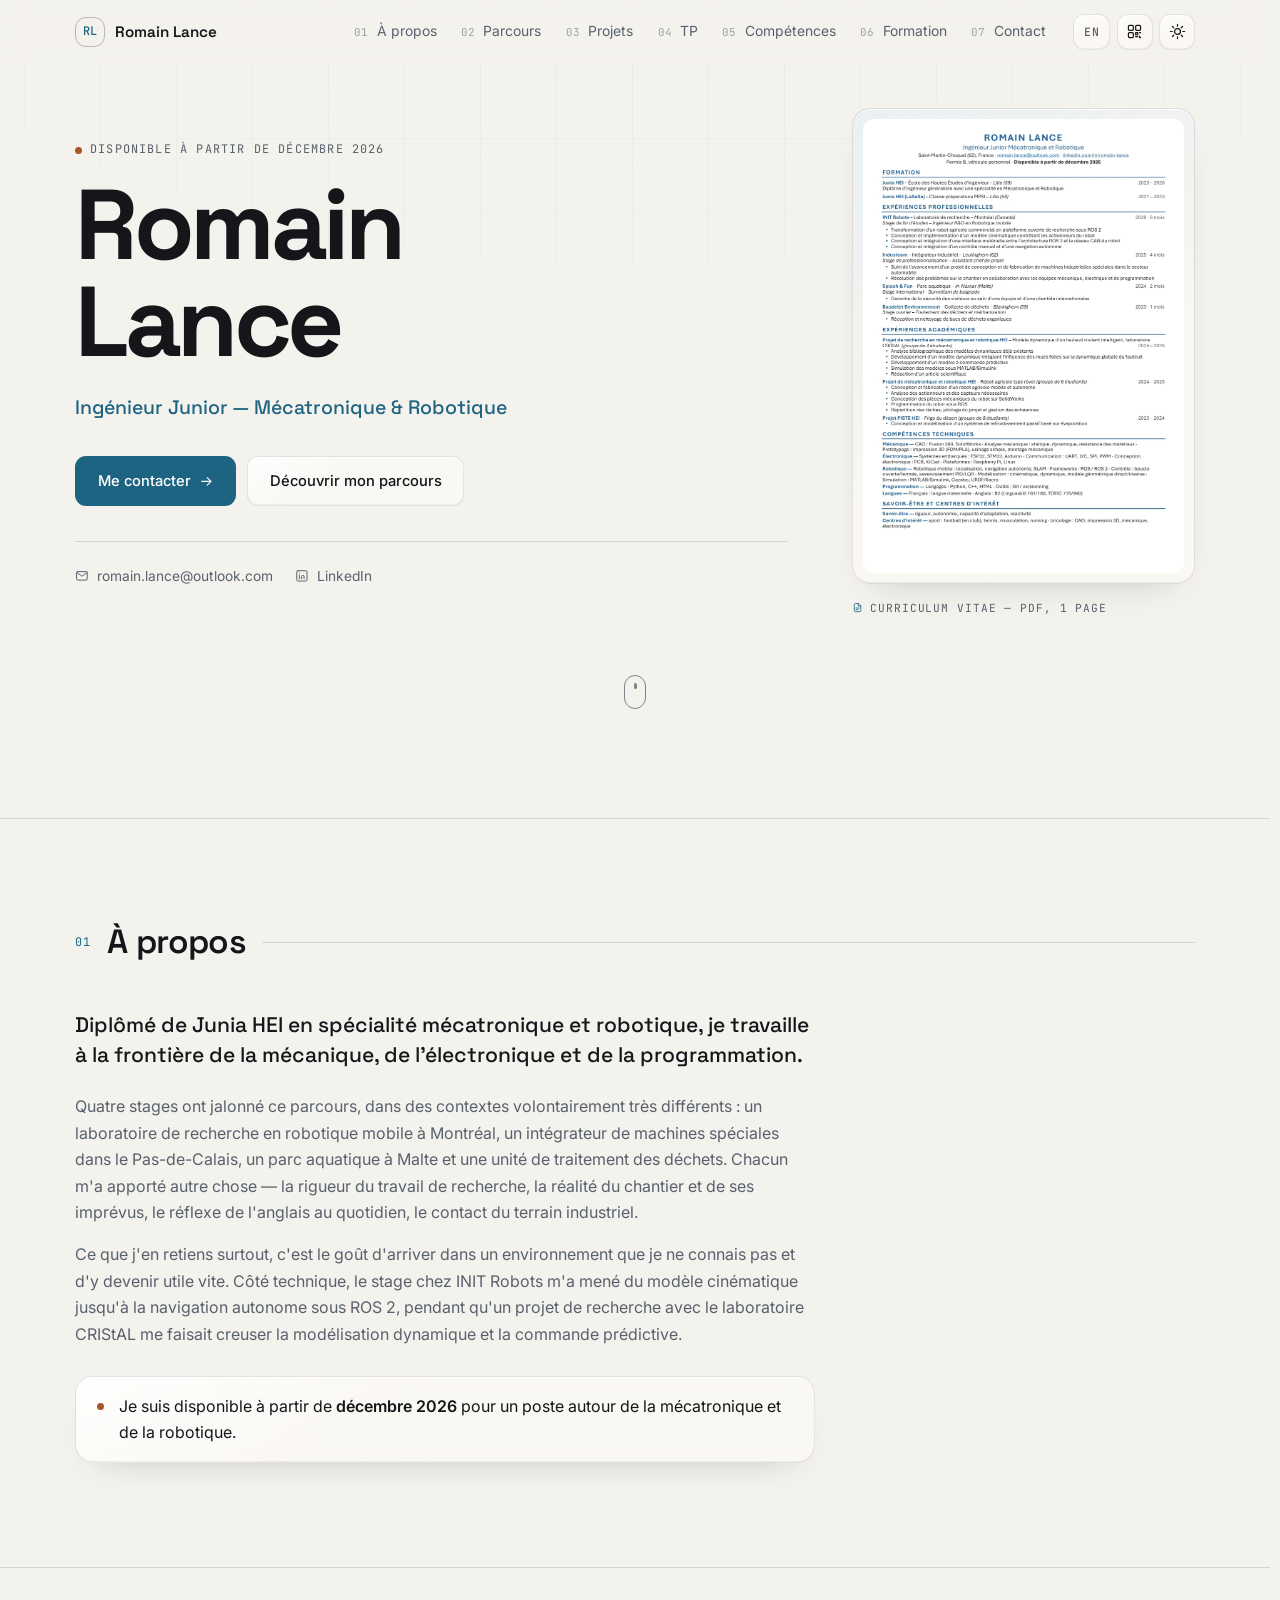
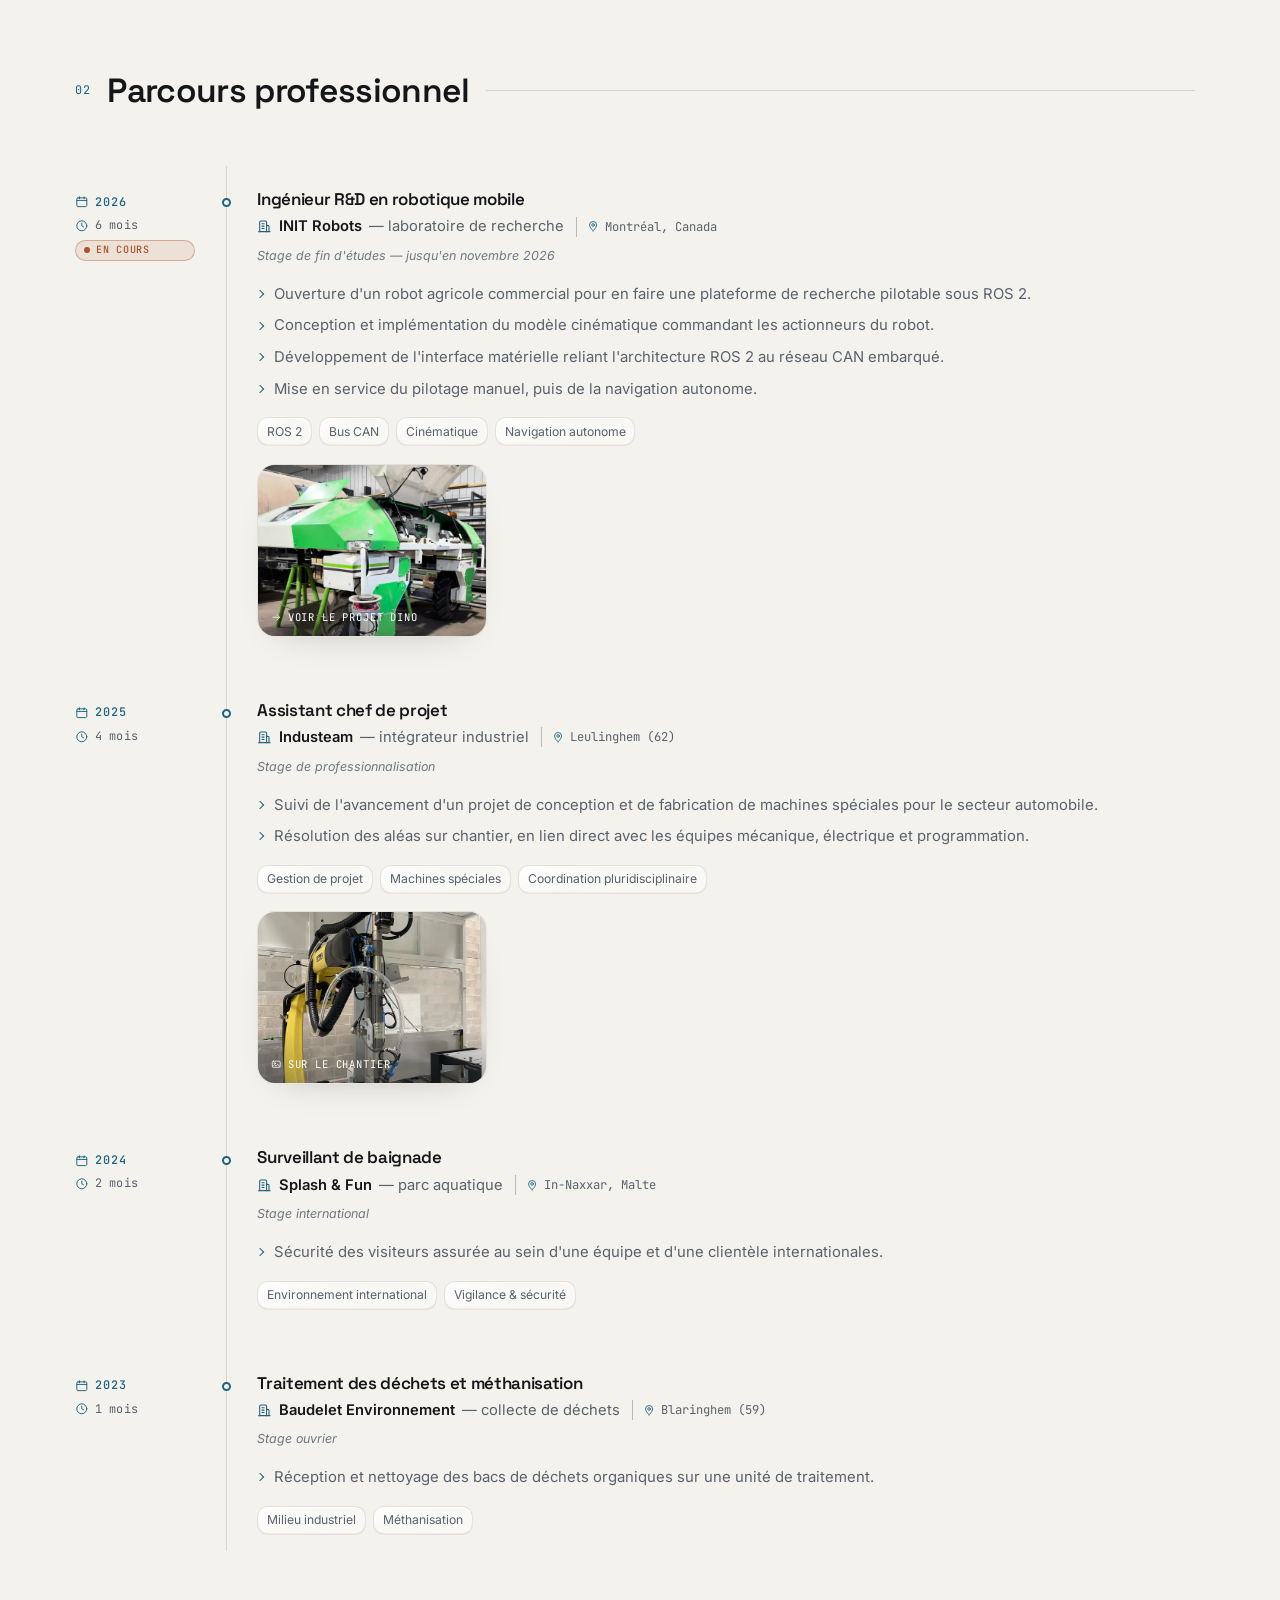
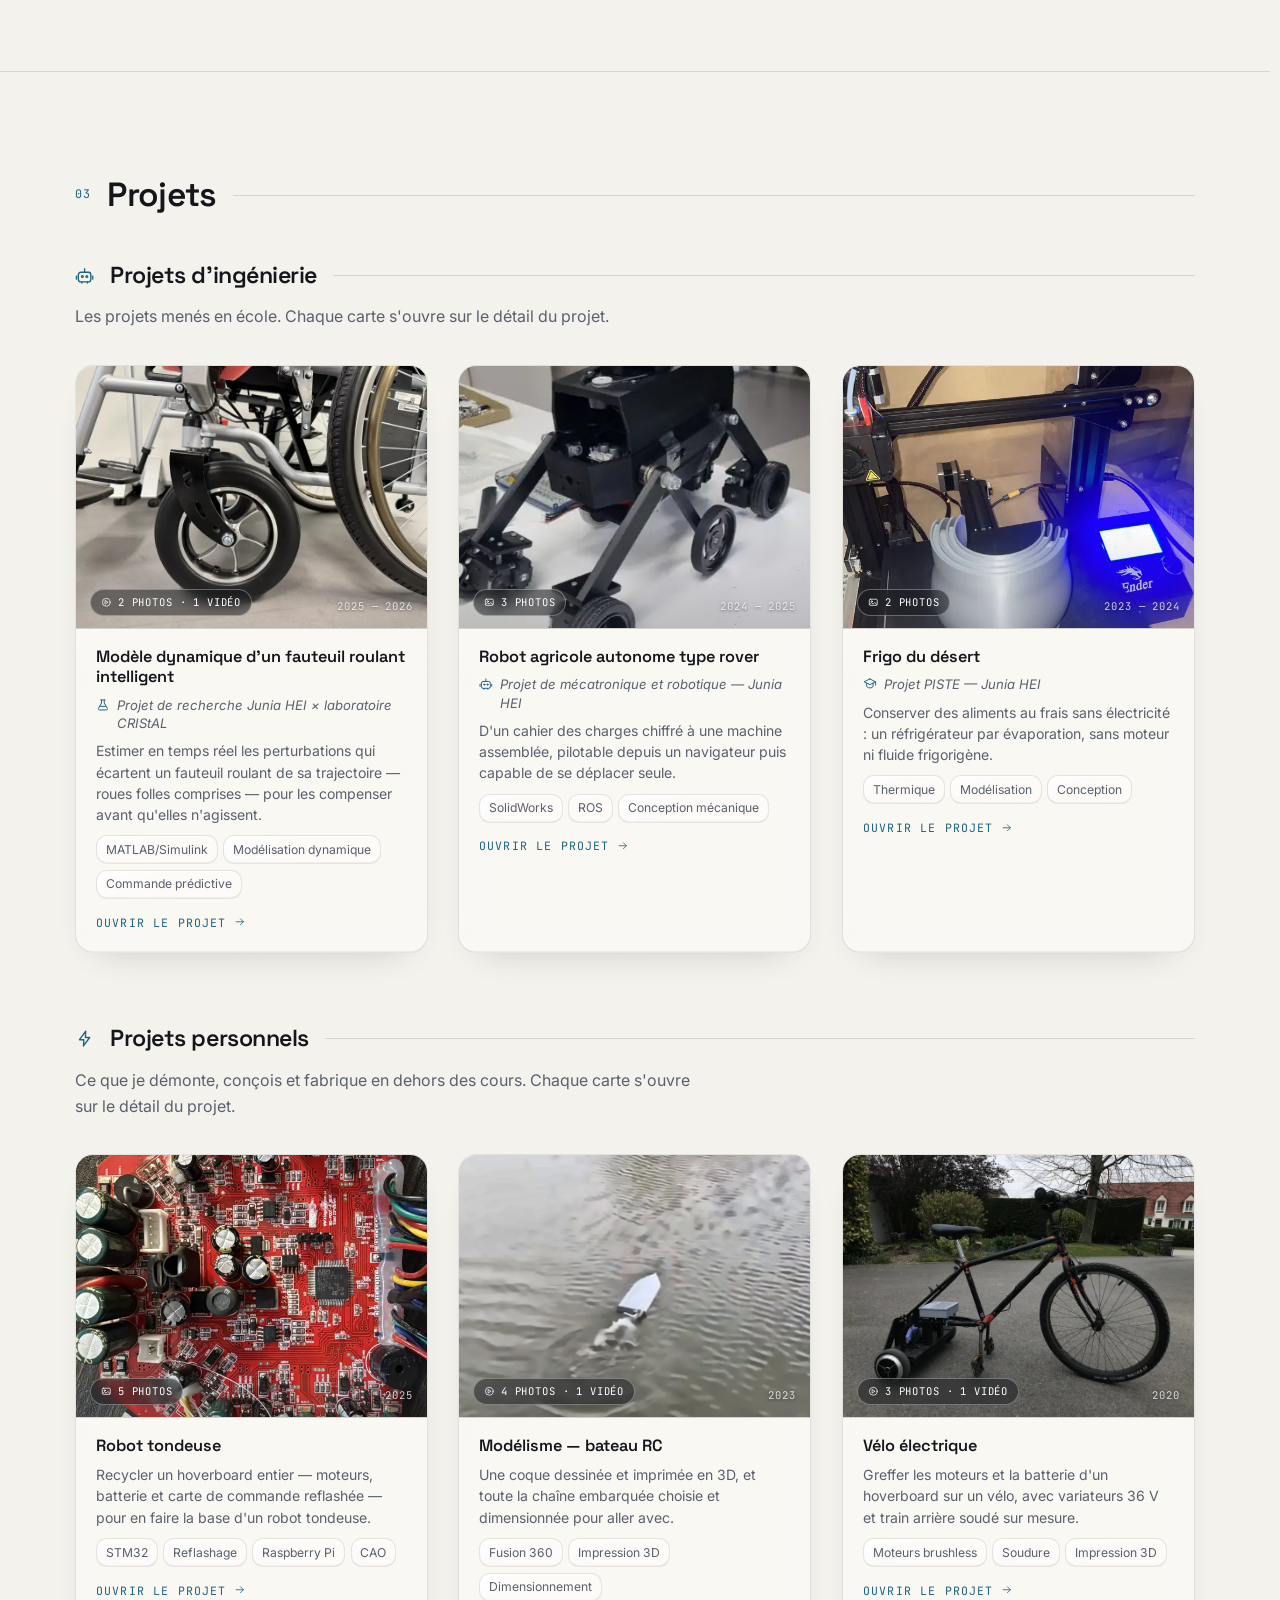
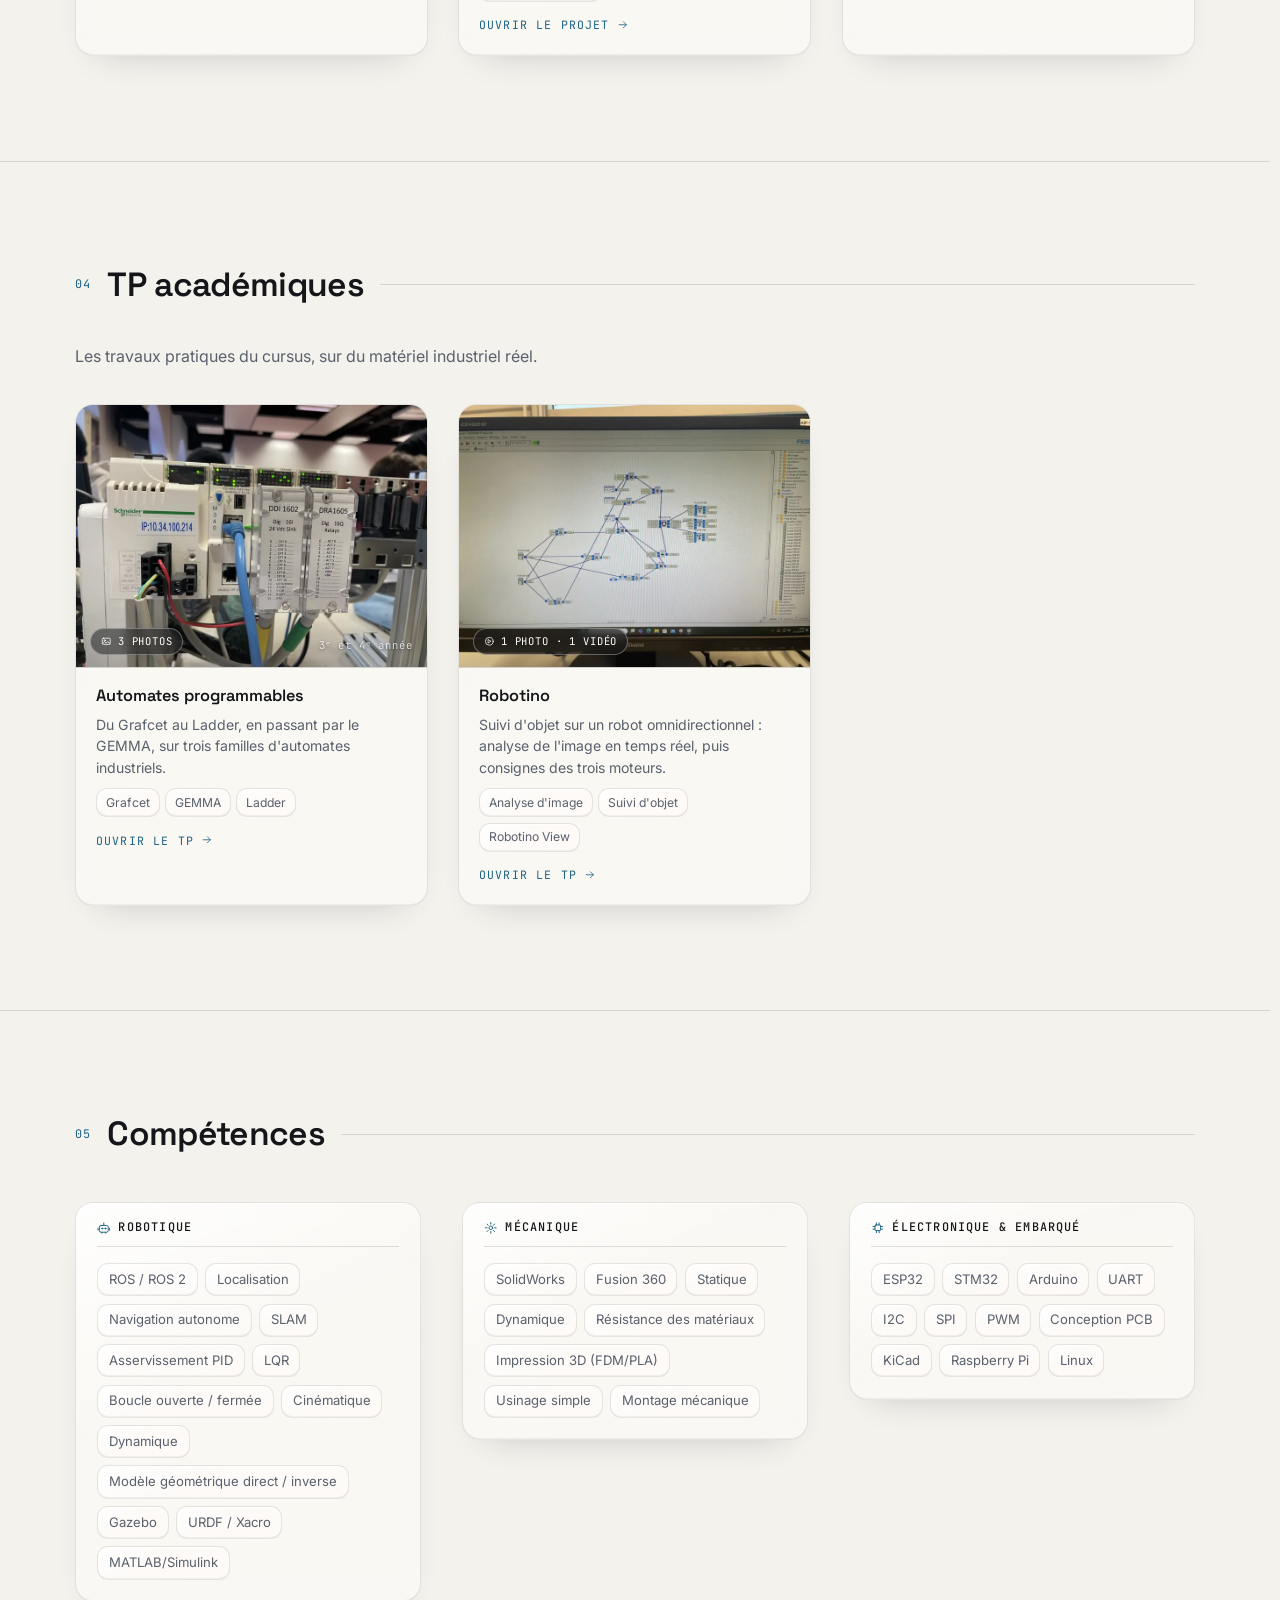
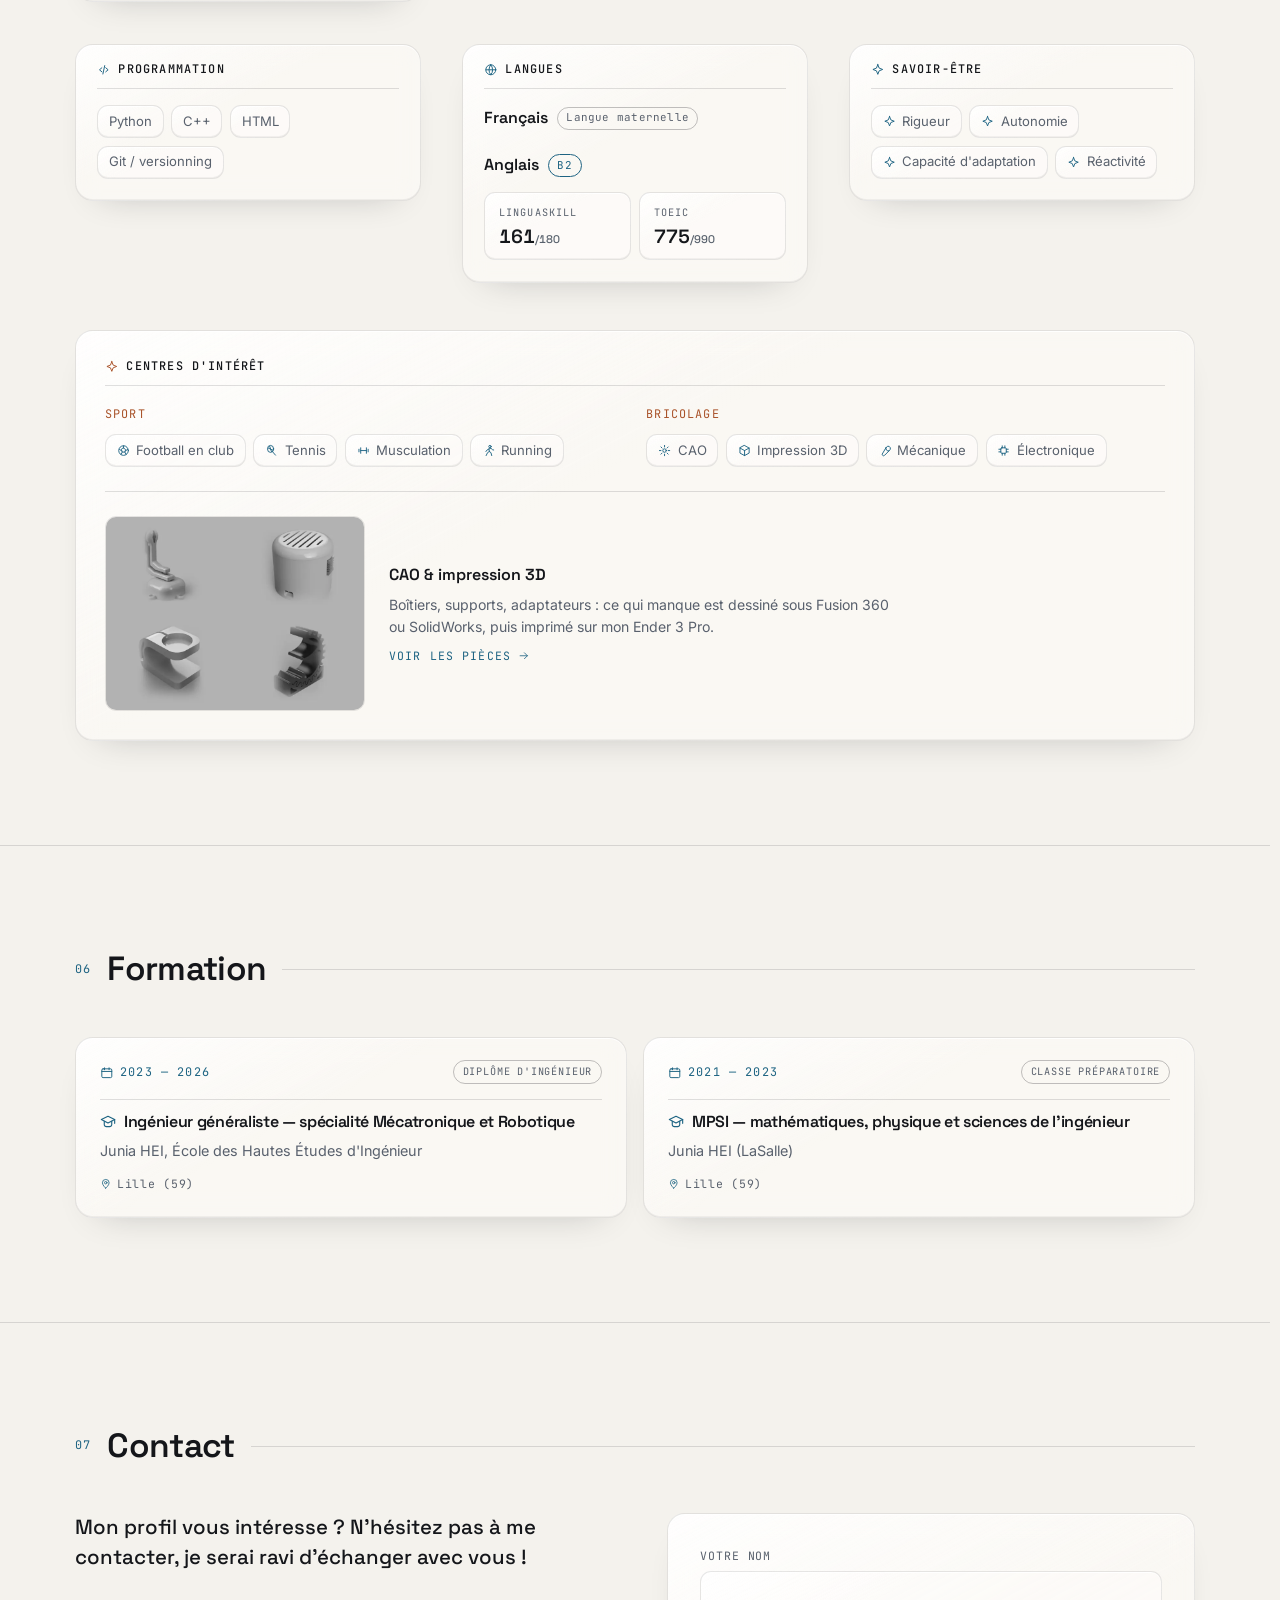
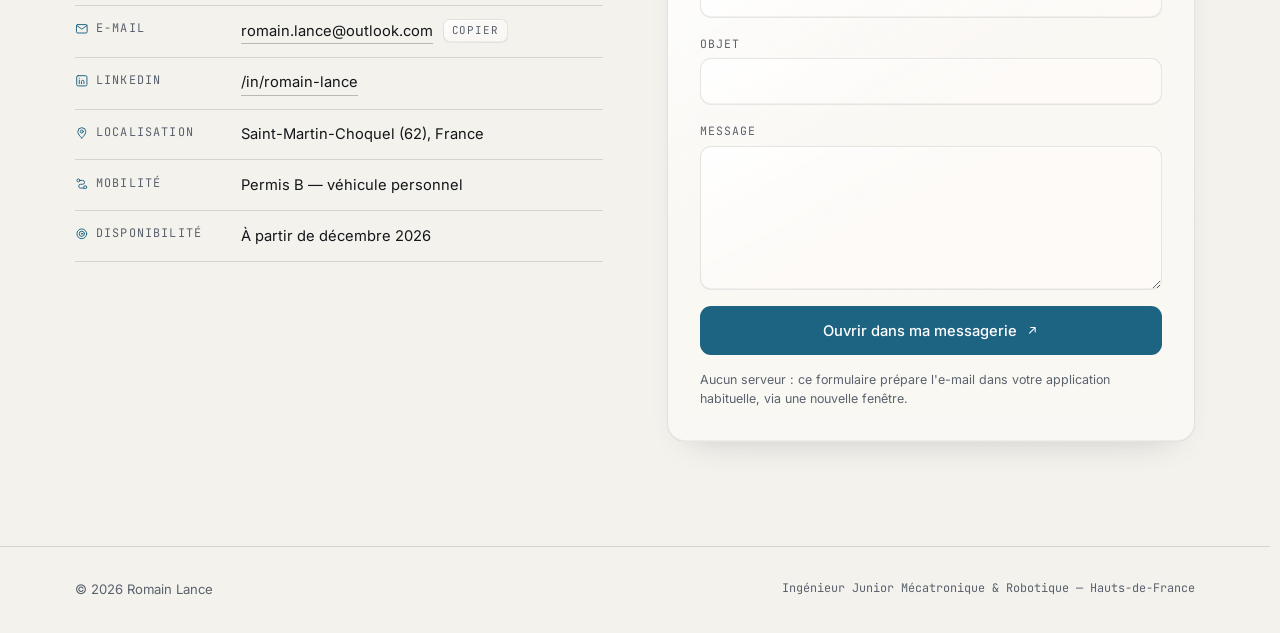
==== commit e93127cb: "Réintègre la CAO et l'impression 3D dans les centres d'intérêt La vignette était posée dans la colon" ====
--- a/index.html
+++ b/index.html
@@ -793,21 +793,28 @@
                 <li><svg class="ico" aria-hidden="true"><use href="#i-wrench"></use></svg> Mécanique</li>
                 <li><svg class="ico" aria-hidden="true"><use href="#i-chip"></use></svg> Électronique</li>
               </ul>
-
-              <!-- La CAO et l'impression 3D ne sont pas un projet mais une
-                   habitude : leur place est ici, avec les centres d'intérêt.
-                   La vignette ouvre la même visionneuse que les albums. -->
-              <button type="button" class="tl__shot tilt" data-album="alb-cao"
-                      aria-haspopup="dialog" aria-label="Voir des pièces que j'ai dessinées et imprimées">
-                <img src="assets/albums/cao-impression-3d/couverture-sm.webp" width="800" height="600"
-                     loading="lazy" decoding="async" alt="">
-                <span class="tl__shot-label">
-                  <svg class="ico" aria-hidden="true"><use href="#i-cube"></use></svg>
-                  Pièces imprimées
-                </span>
-              </button>
-            </div>
-          </div>
+            </div>
+          </div>
+
+          <!-- La CAO et l'impression 3D ne sont pas un projet mais une habitude :
+               leur place est ici. Le bandeau court sous les deux colonnes plutôt
+               que dans l'une d'elles, où il creusait un vide à côté de la plus
+               courte. Il ouvre la même visionneuse que les albums. -->
+          <button type="button" class="interests__proof" data-album="alb-cao" aria-haspopup="dialog">
+            <img src="assets/albums/cao-impression-3d/couverture-sm.webp" width="800" height="600"
+                 loading="lazy" decoding="async" alt="">
+            <span class="interests__proof-body">
+              <span class="interests__proof-title">CAO &amp; impression 3D</span>
+              <span class="interests__proof-desc">
+                Boîtiers, supports, adaptateurs : ce qui manque est dessiné sous Fusion&nbsp;360
+                ou SolidWorks, puis imprimé sur mon Ender&nbsp;3 Pro.
+              </span>
+              <span class="interests__proof-cta">
+                Voir les pièces
+                <svg class="ico" aria-hidden="true"><use href="#i-arrow"></use></svg>
+              </span>
+            </span>
+          </button>
 
         </section>
       </div>
--- a/css/style.css
+++ b/css/style.css
@@ -1451,9 +1451,66 @@
 .interest { display: grid; gap: .6rem; align-content: start; }
 .interest__label { color: var(--signal); }
 
-/* Vignette illustrant un centre d'intérêt : plus petite qu'une vignette de
-   parcours, elle appuie la liste au-dessus sans lui voler la vedette. */
-.interest .tl__shot { max-width: 250px; margin-top: .3rem; }
+/* Bandeau illustrant le bricolage : quelques pièces dessinées puis imprimées.
+   Il court sous les deux colonnes, séparé par le même filet que le titre du
+   bloc. Posé dans une colonne, il creusait un vide à côté de la plus courte
+   et pesait bien plus lourd qu'une rangée d'étiquettes. */
+.interests__proof {
+  display: grid;
+  grid-template-columns: clamp(160px, 26%, 260px) minmax(0, 1fr);
+  align-items: center;
+  gap: clamp(.9rem, 2.5vw, 1.5rem);
+  width: 100%;
+  /* Ce bandeau n'est pas une carte : il n'a ni fond ni cadre propres, sinon
+     il ferait doublon avec le panneau de verre qui l'entoure déjà. D'où le
+     retrait explicite du fond et de la bordure que le navigateur pose sur
+     tout <button> — seul le filet du haut est conservé. */
+  background: none;
+  border: 0;
+  border-top: 1px solid var(--line);
+  padding: 0;
+  padding-top: clamp(1.1rem, 2.5vw, 1.5rem);
+  margin-top: clamp(1.1rem, 2.5vw, 1.5rem);
+  text-align: left;
+}
+.interests__proof img {
+  width: 100%;
+  aspect-ratio: 4 / 3;
+  object-fit: cover;
+  border: 1px solid var(--glass-edge);
+  border-radius: var(--radius);
+  transition: transform .45s var(--ease-out), border-color .25s ease;
+}
+.interests__proof:hover img { transform: scale(1.03); border-color: var(--accent); }
+
+.interests__proof-body { display: grid; gap: .35rem; }
+.interests__proof-title {
+  font-family: var(--font-title);
+  font-weight: 600;
+  font-size: 1rem;
+  color: var(--ink);
+  transition: color .25s ease;
+}
+.interests__proof:hover .interests__proof-title { color: var(--accent); }
+.interests__proof-desc {
+  max-width: 56ch;
+  font-size: .88rem;
+  line-height: 1.55;
+  color: var(--muted);
+}
+.interests__proof-cta {
+  display: inline-flex;
+  align-items: center;
+  gap: .45rem;
+  margin-top: .2rem;
+  font-family: var(--font-mono);
+  font-size: .72rem;
+  letter-spacing: .1em;
+  text-transform: uppercase;
+  color: var(--accent);
+}
+.interests__proof-cta .ico { transition: transform .3s var(--ease-out); }
+.interests__proof:hover .interests__proof-cta .ico { transform: translateX(4px); }
 
 .interests__note {
   max-width: 60ch;
@@ -2573,6 +2630,12 @@
 
   .edu__item { grid-template-columns: 1fr; gap: .4rem; }
 
+  /* Le bandeau des pièces imprimées passe sur une colonne : à deux, la
+     vignette ne laissait qu'une gouttière de texte, où même « Voir les
+     pièces » se coupait en deux. */
+  .interests__proof { grid-template-columns: minmax(0, 1fr); gap: .9rem; }
+  .interests__proof img { max-width: 320px; }
+
   .contact__list li { grid-template-columns: 1fr; gap: .15rem; }
 
 
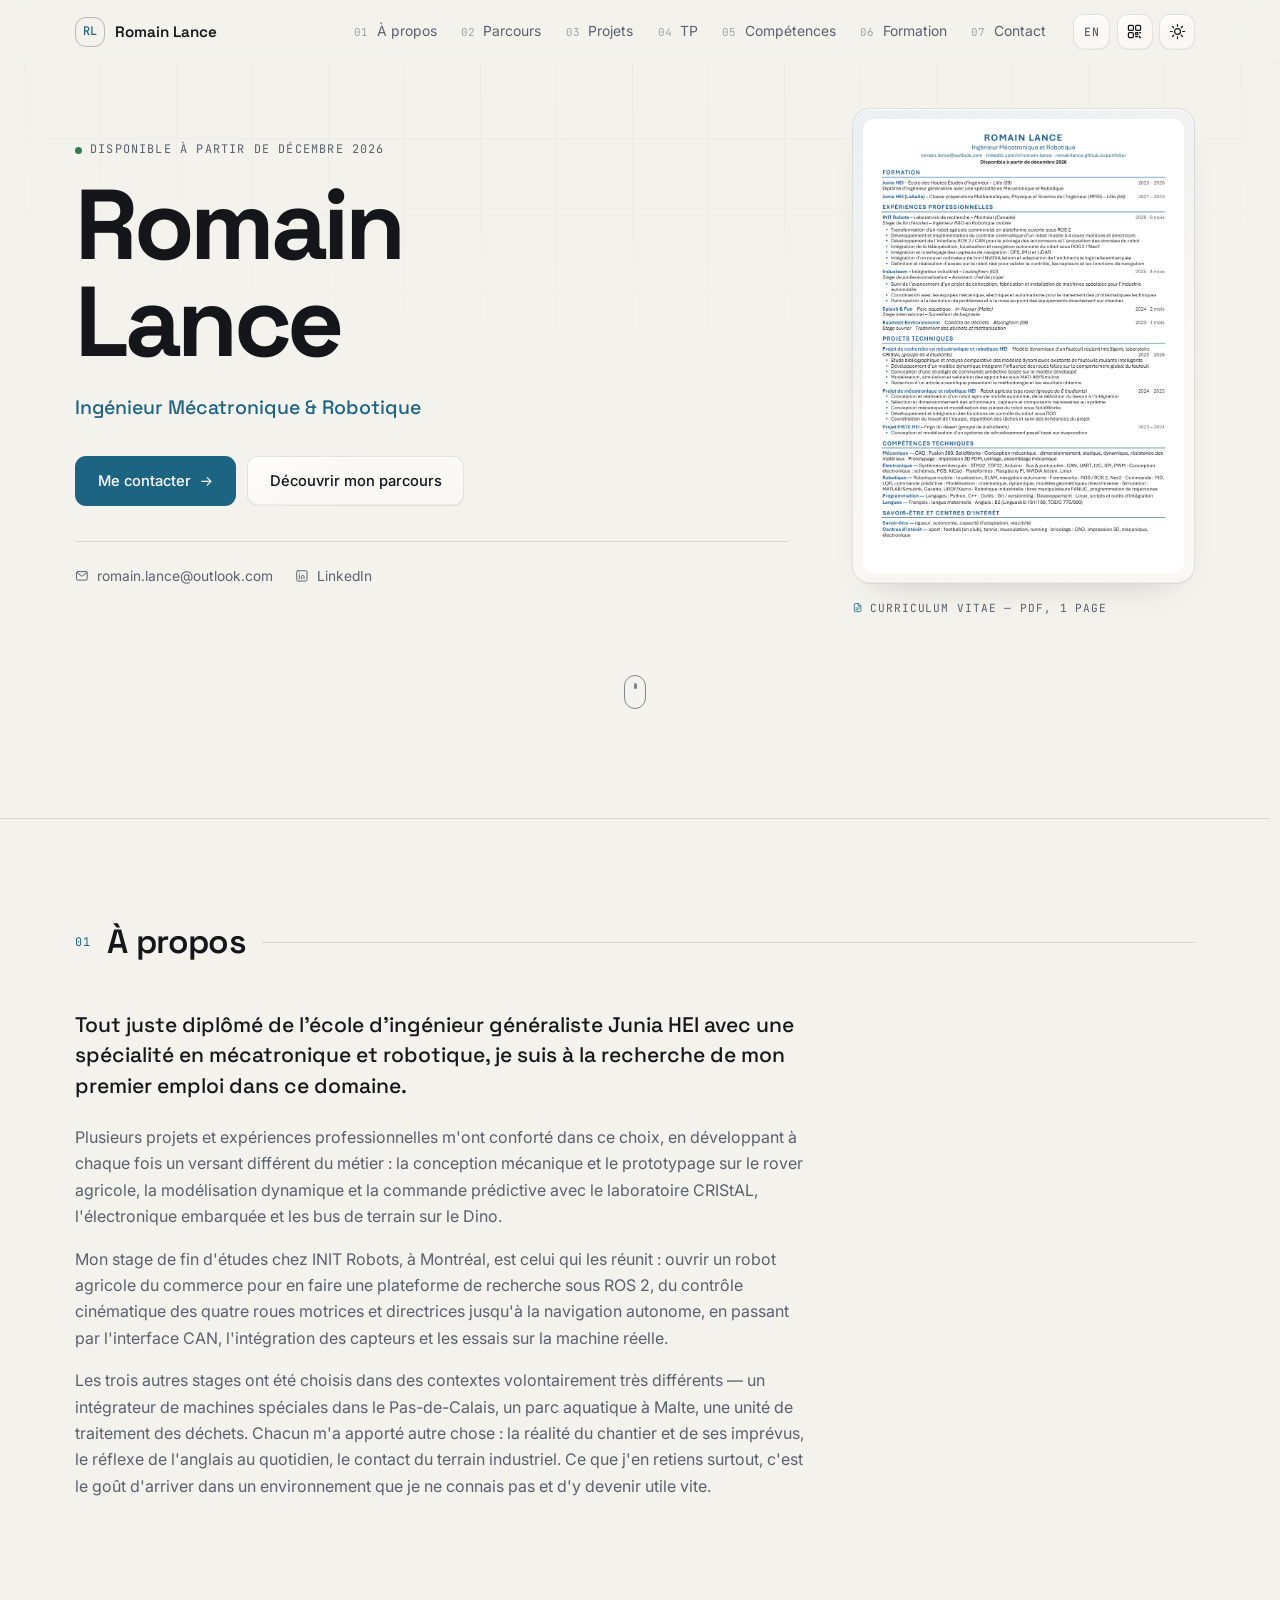
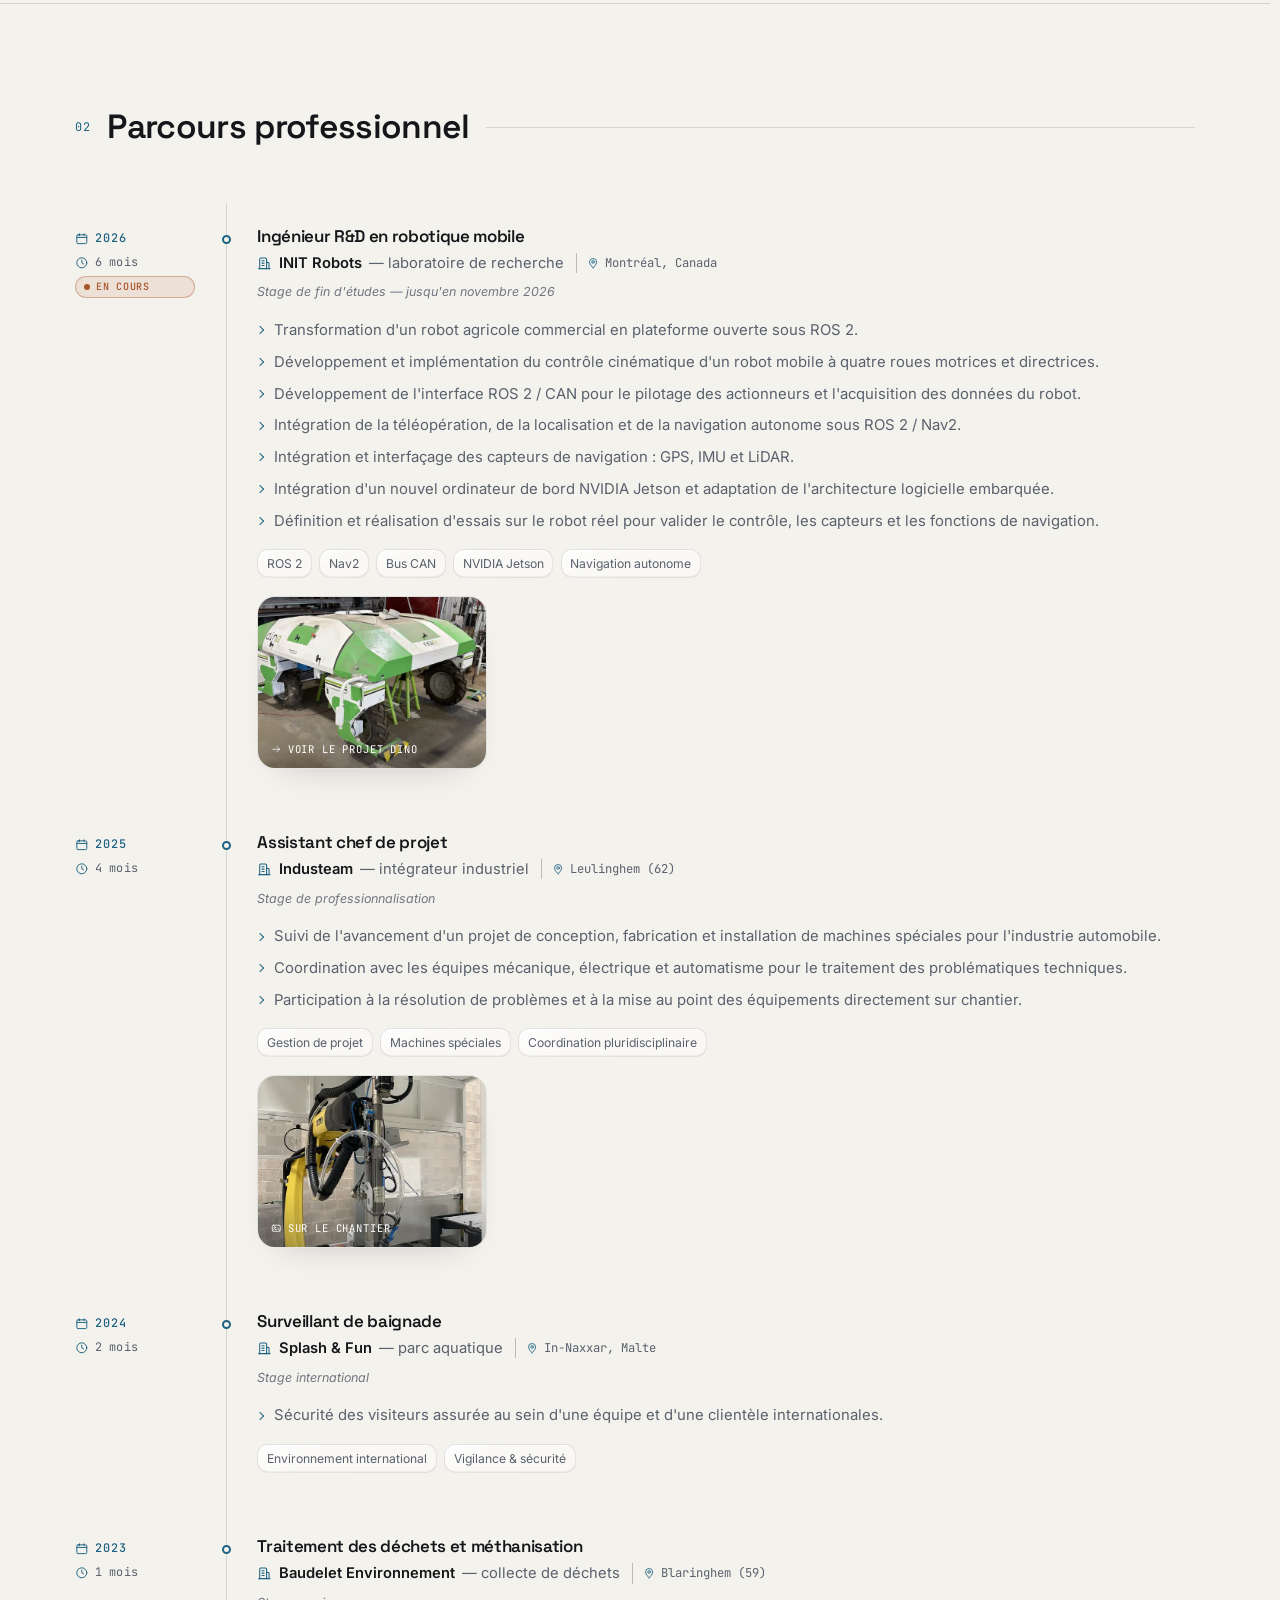
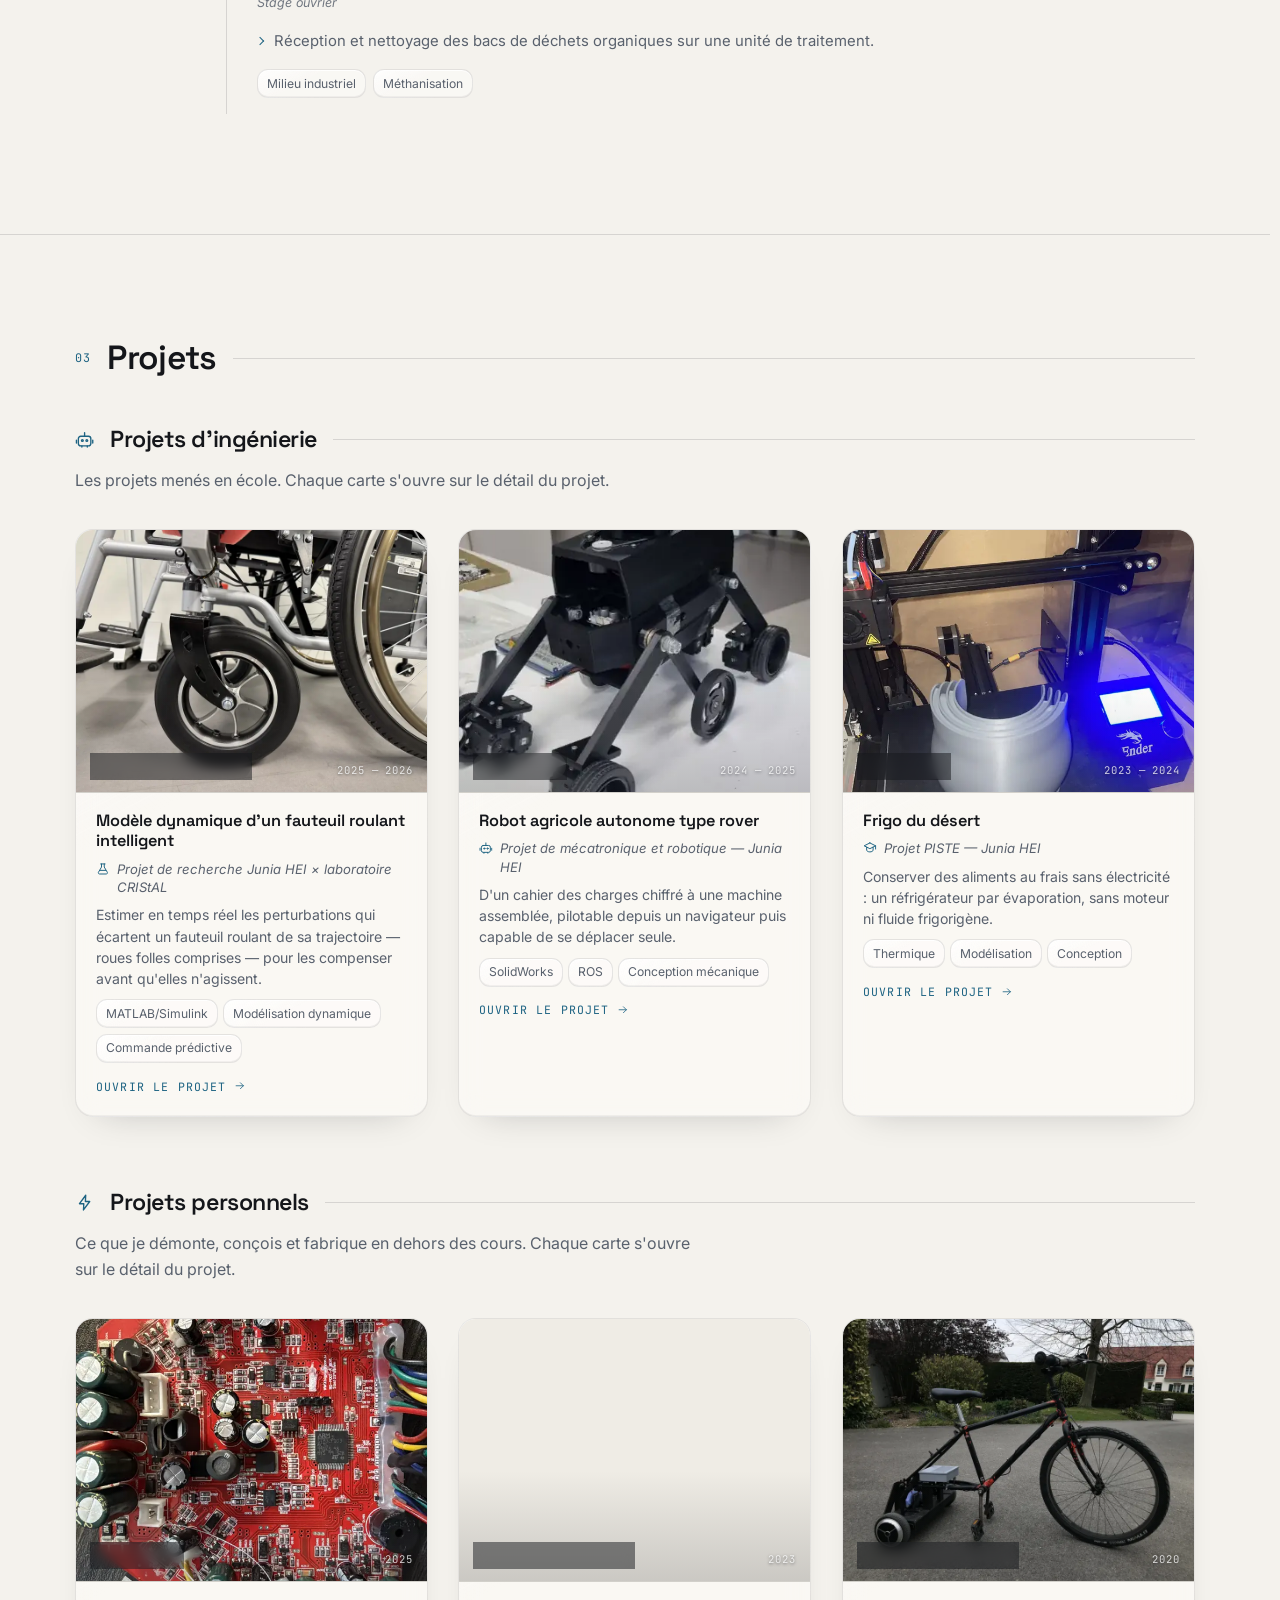
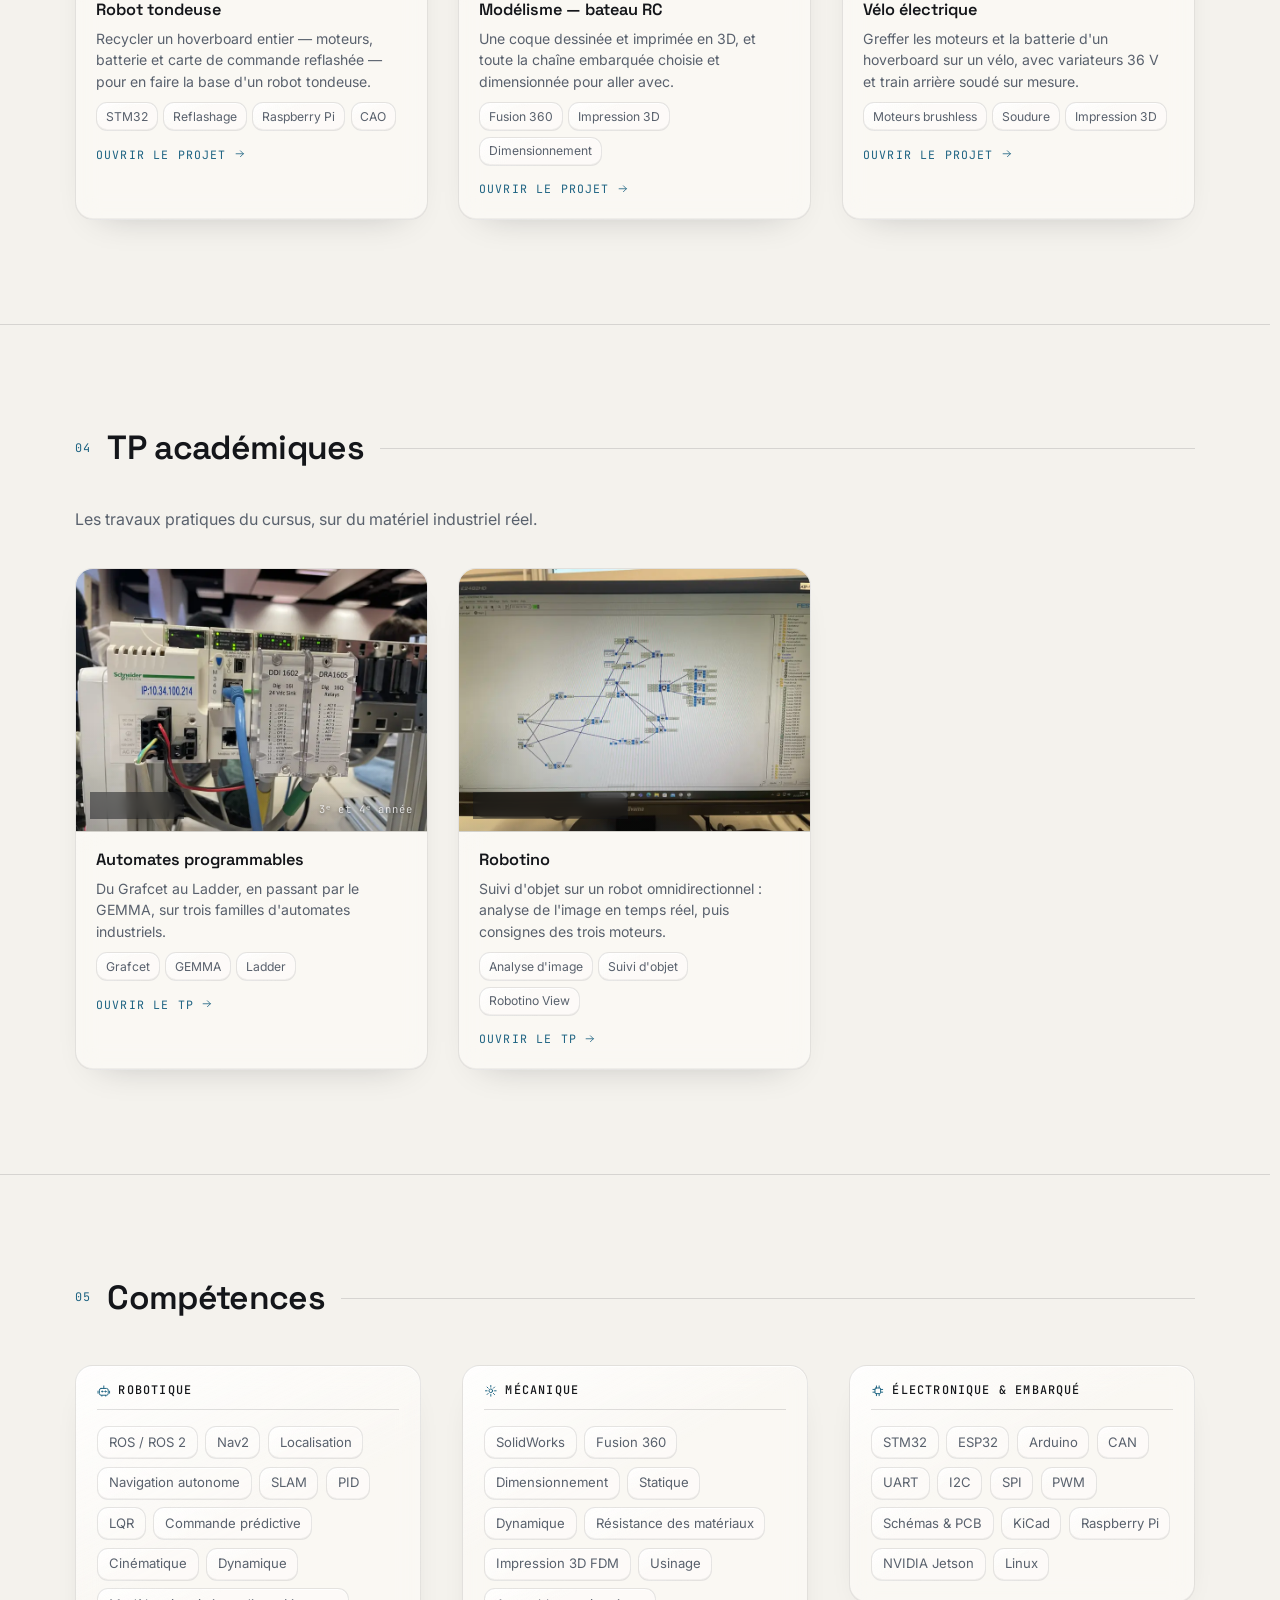
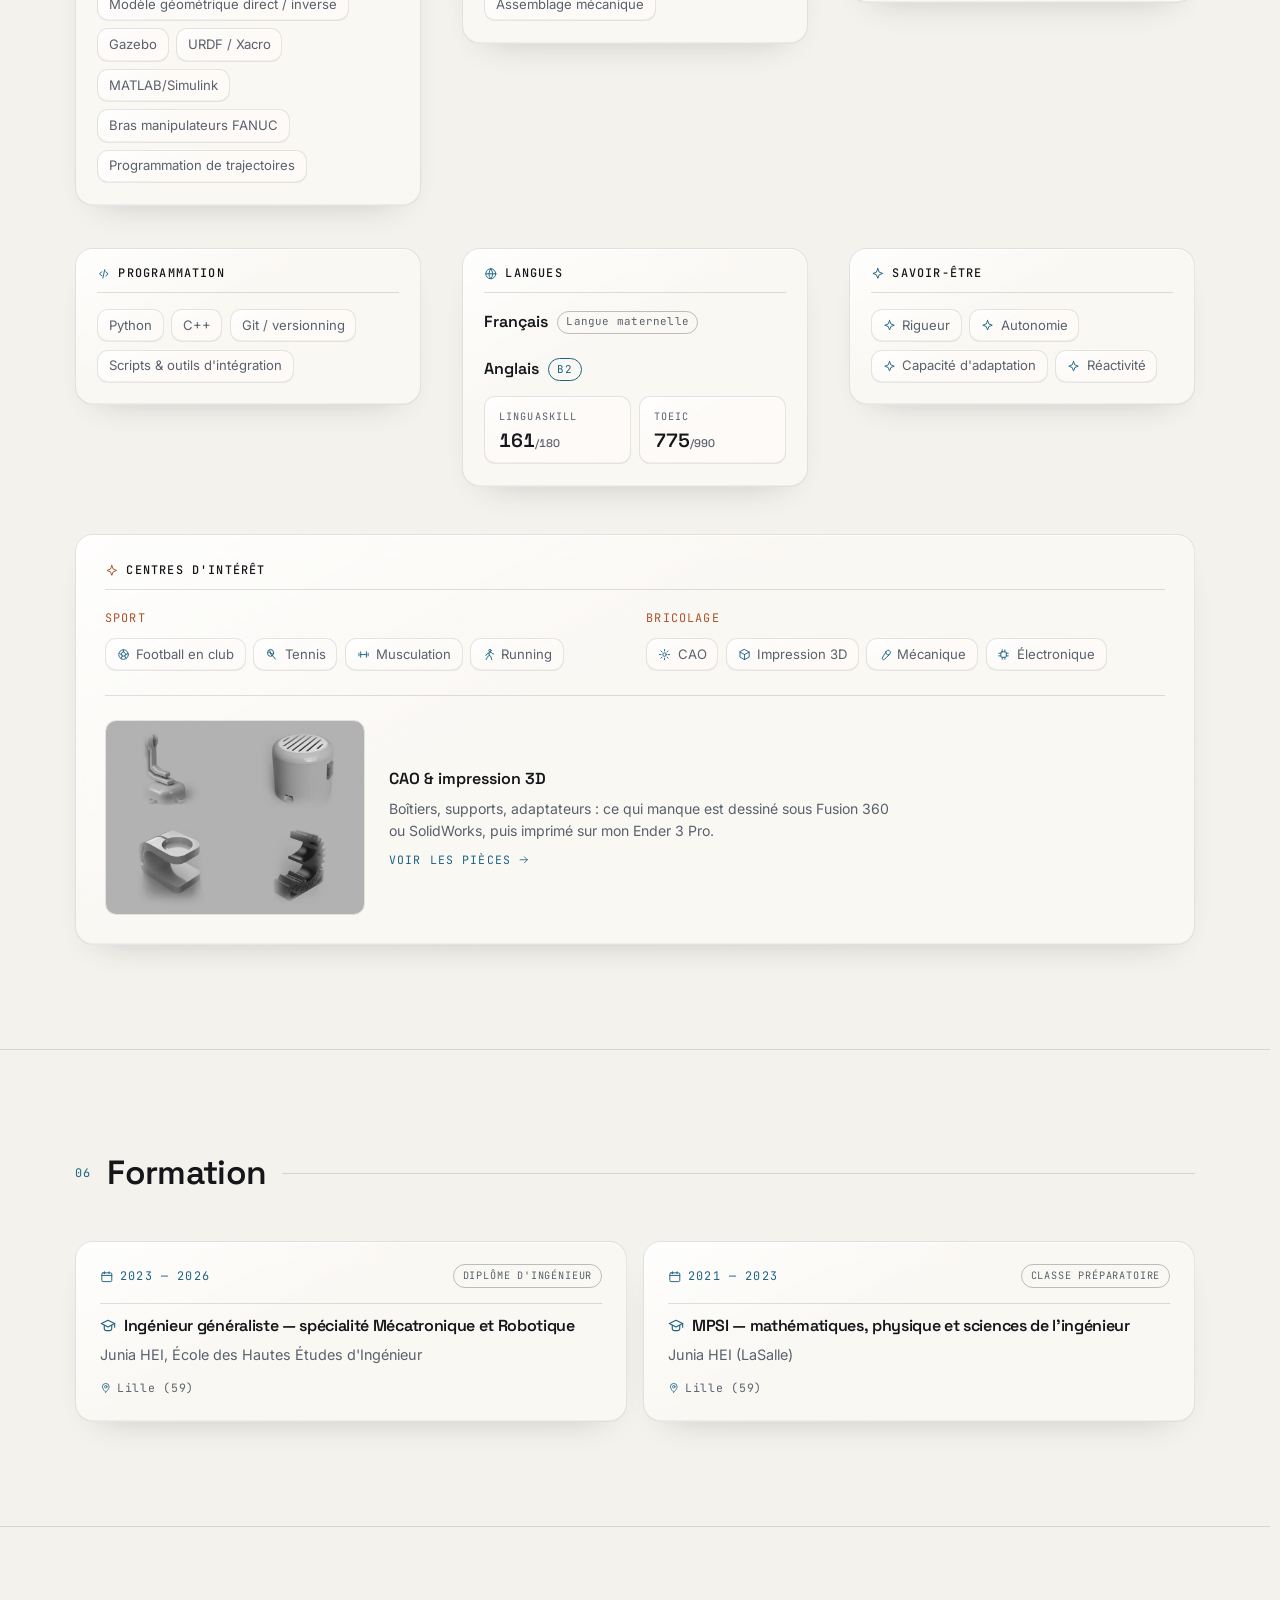
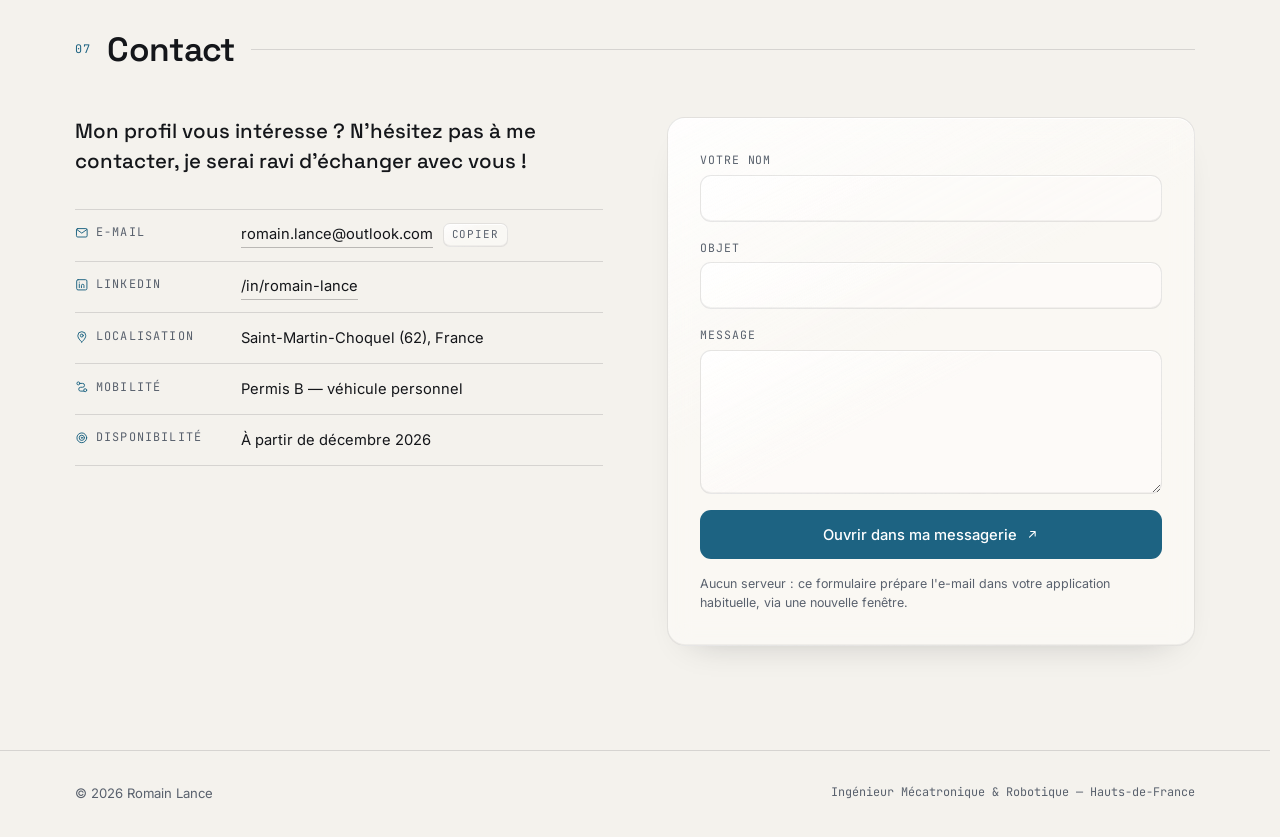
==== commit 65bee4d1: "Aligne le portfolio sur le nouveau CV d'ingénieur diplômé CV - Un seul CV désormais, à la place des " ====
--- a/index.html
+++ b/index.html
@@ -66,7 +66,7 @@
     "@context": "https://schema.org",
     "@type": "Person",
     "name": "Romain Lance",
-    "jobTitle": "Ingénieur Junior Mécatronique et Robotique",
+    "jobTitle": "Ingénieur Mécatronique et Robotique",
     "email": "mailto:romain.lance@outlook.com",
     "address": { "@type": "PostalAddress", "addressLocality": "Saint-Martin-Choquel", "addressRegion": "Pas-de-Calais", "addressCountry": "FR" },
     "alumniOf": { "@type": "CollegeOrUniversity", "name": "Junia HEI — École des Hautes Études d'Ingénieur" },
@@ -150,7 +150,7 @@
             <span class="line intro" data-intro="3"><span>Lance</span></span>
           </h1>
 
-          <p class="hero__role intro" data-intro="4">Ingénieur Junior — Mécatronique &amp;&nbsp;Robotique</p>
+          <p class="hero__role intro" data-intro="4">Ingénieur Mécatronique &amp;&nbsp;Robotique</p>
 
           <div class="hero__cta intro" data-intro="6">
             <a class="btn btn--primary magnetic" href="#contact">
@@ -226,28 +226,32 @@
         <div class="about">
           <div class="about__text">
             <p class="lead reveal" data-reveal="up">
-              Diplômé de Junia HEI en spécialité mécatronique et robotique, je travaille à la
-              frontière de la mécanique, de l'électronique et de la programmation.
+              Tout juste diplômé de l'école d'ingénieur généraliste Junia&nbsp;HEI avec une
+              spécialité en mécatronique et robotique, je suis à la recherche de mon premier
+              emploi dans ce domaine.
             </p>
             <p class="reveal" data-reveal="up">
-              Quatre stages ont jalonné ce parcours, dans des contextes volontairement très
-              différents : un laboratoire de recherche en robotique mobile à Montréal, un
-              intégrateur de machines spéciales dans le Pas-de-Calais, un parc aquatique à
-              Malte et une unité de traitement des déchets. Chacun m'a apporté autre chose —
-              la rigueur du travail de recherche, la réalité du chantier et de ses imprévus,
-              le réflexe de l'anglais au quotidien, le contact du terrain industriel.
+              Plusieurs projets et expériences professionnelles m'ont conforté dans ce choix,
+              en développant à chaque fois un versant différent du métier : la conception
+              mécanique et le prototypage sur le rover agricole, la modélisation dynamique et
+              la commande prédictive avec le laboratoire CRIStAL, l'électronique embarquée et
+              les bus de terrain sur le Dino.
             </p>
             <p class="reveal" data-reveal="up">
-              Ce que j'en retiens surtout, c'est le goût d'arriver dans un environnement que je
-              ne connais pas et d'y devenir utile vite. Côté technique, le stage chez
-              INIT&nbsp;Robots m'a mené du modèle cinématique jusqu'à la navigation autonome sous
-              ROS&nbsp;2, pendant qu'un projet de recherche avec le laboratoire CRIStAL me faisait
-              creuser la modélisation dynamique et la commande prédictive.
+              Mon stage de fin d'études chez INIT&nbsp;Robots, à Montréal, est celui qui les
+              réunit : ouvrir un robot agricole du commerce pour en faire une plateforme de
+              recherche sous ROS&nbsp;2, du contrôle cinématique des quatre roues motrices et
+              directrices jusqu'à la navigation autonome, en passant par l'interface CAN,
+              l'intégration des capteurs et les essais sur la machine réelle.
             </p>
-            <p class="avail reveal spotlight tilt" data-reveal="up">
-              <span class="avail__dot" aria-hidden="true"></span>
-              Je suis disponible à partir de <strong>décembre 2026</strong> pour un poste autour
-              de la mécatronique et de la robotique.
+            <p class="reveal" data-reveal="up">
+              Les trois autres stages ont été choisis dans des contextes volontairement très
+              différents — un intégrateur de machines spéciales dans le Pas-de-Calais, un parc
+              aquatique à Malte, une unité de traitement des déchets. Chacun m'a apporté autre
+              chose : la réalité du chantier et de ses imprévus, le réflexe de l'anglais au
+              quotidien, le contact du terrain industriel. Ce que j'en retiens surtout, c'est
+              le goût d'arriver dans un environnement que je ne connais pas et d'y devenir
+              utile vite.
             </p>
           </div>
 
@@ -285,13 +289,16 @@
               </p>
               <p class="tl__kind">Stage de fin d'études — jusqu'en novembre 2026</p>
               <ul class="tl__list">
-                <li>Ouverture d'un robot agricole commercial pour en faire une plateforme de recherche pilotable sous ROS&nbsp;2.</li>
-                <li>Conception et implémentation du modèle cinématique commandant les actionneurs du robot.</li>
-                <li>Développement de l'interface matérielle reliant l'architecture ROS&nbsp;2 au réseau CAN embarqué.</li>
-                <li>Mise en service du pilotage manuel, puis de la navigation autonome.</li>
+                <li>Transformation d'un robot agricole commercial en plateforme ouverte sous ROS&nbsp;2.</li>
+                <li>Développement et implémentation du contrôle cinématique d'un robot mobile à quatre roues motrices et directrices.</li>
+                <li>Développement de l'interface ROS&nbsp;2 / CAN pour le pilotage des actionneurs et l'acquisition des données du robot.</li>
+                <li>Intégration de la téléopération, de la localisation et de la navigation autonome sous ROS&nbsp;2 / Nav2.</li>
+                <li>Intégration et interfaçage des capteurs de navigation : GPS, IMU et LiDAR.</li>
+                <li>Intégration d'un nouvel ordinateur de bord NVIDIA Jetson et adaptation de l'architecture logicielle embarquée.</li>
+                <li>Définition et réalisation d'essais sur le robot réel pour valider le contrôle, les capteurs et les fonctions de navigation.</li>
               </ul>
               <ul class="tags tags--sm">
-                <li>ROS 2</li><li>Bus CAN</li><li>Cinématique</li><li>Navigation autonome</li>
+                <li>ROS 2</li><li>Nav2</li><li>Bus CAN</li><li>NVIDIA Jetson</li><li>Navigation autonome</li>
               </ul>
 
               <!-- Le projet mené pendant ce stage n'a pas de carte ailleurs sur
@@ -299,7 +306,7 @@
                    le stage Industeam plus bas. -->
               <button type="button" class="tl__shot tilt" data-album="prj-dino"
                       aria-haspopup="dialog" aria-label="Ouvrir la fiche du projet Dino">
-                <img src="assets/projets/dino/1.webp" width="627" height="744"
+                <img src="assets/projets/dino/1-sm.webp" width="800" height="450"
                      loading="lazy" decoding="async" alt="">
                 <span class="tl__shot-label">
                   <svg class="ico" aria-hidden="true"><use href="#i-arrow"></use></svg>
@@ -323,8 +330,9 @@
               </p>
               <p class="tl__kind">Stage de professionnalisation</p>
               <ul class="tl__list">
-                <li>Suivi de l'avancement d'un projet de conception et de fabrication de machines spéciales pour le secteur automobile.</li>
-                <li>Résolution des aléas sur chantier, en lien direct avec les équipes mécanique, électrique et programmation.</li>
+                <li>Suivi de l'avancement d'un projet de conception, fabrication et installation de machines spéciales pour l'industrie automobile.</li>
+                <li>Coordination avec les équipes mécanique, électrique et automatisme pour le traitement des problématiques techniques.</li>
+                <li>Participation à la résolution de problèmes et à la mise au point des équipements directement sur chantier.</li>
               </ul>
               <ul class="tags tags--sm">
                 <li>Gestion de projet</li><li>Machines spéciales</li><li>Coordination pluridisciplinaire</li>
@@ -691,34 +699,37 @@
           <section class="skill reveal spotlight tilt" data-reveal="up">
             <h3 class="skill__title"><svg class="ico" aria-hidden="true"><use href="#i-robot"></use></svg> Robotique</h3>
             <ul class="tags">
-              <li>ROS / ROS 2</li><li>Localisation</li><li>Navigation autonome</li><li>SLAM</li>
-              <li>Asservissement PID</li><li>LQR</li><li>Boucle ouverte / fermée</li>
+              <li>ROS / ROS 2</li><li>Nav2</li><li>Localisation</li><li>Navigation autonome</li>
+              <li>SLAM</li><li>PID</li><li>LQR</li><li>Commande prédictive</li>
               <li>Cinématique</li><li>Dynamique</li><li>Modèle géométrique direct / inverse</li>
               <li>Gazebo</li><li>URDF / Xacro</li><li>MATLAB/Simulink</li>
+              <li>Bras manipulateurs FANUC</li><li>Programmation de trajectoires</li>
             </ul>
           </section>
 
           <section class="skill reveal spotlight tilt" data-reveal="up">
             <h3 class="skill__title"><svg class="ico" aria-hidden="true"><use href="#i-cog"></use></svg> Mécanique</h3>
             <ul class="tags">
-              <li>SolidWorks</li><li>Fusion 360</li><li>Statique</li><li>Dynamique</li>
-              <li>Résistance des matériaux</li><li>Impression 3D (FDM/PLA)</li>
-              <li>Usinage simple</li><li>Montage mécanique</li>
+              <li>SolidWorks</li><li>Fusion 360</li><li>Dimensionnement</li><li>Statique</li>
+              <li>Dynamique</li><li>Résistance des matériaux</li><li>Impression 3D FDM</li>
+              <li>Usinage</li><li>Assemblage mécanique</li>
             </ul>
           </section>
 
           <section class="skill reveal spotlight tilt" data-reveal="up">
             <h3 class="skill__title"><svg class="ico" aria-hidden="true"><use href="#i-chip"></use></svg> Électronique &amp; embarqué</h3>
             <ul class="tags">
-              <li>ESP32</li><li>STM32</li><li>Arduino</li><li>UART</li><li>I2C</li><li>SPI</li>
-              <li>PWM</li><li>Conception PCB</li><li>KiCad</li><li>Raspberry Pi</li><li>Linux</li>
+              <li>STM32</li><li>ESP32</li><li>Arduino</li><li>CAN</li><li>UART</li><li>I2C</li>
+              <li>SPI</li><li>PWM</li><li>Schémas &amp; PCB</li><li>KiCad</li>
+              <li>Raspberry Pi</li><li>NVIDIA Jetson</li><li>Linux</li>
             </ul>
           </section>
 
           <section class="skill reveal spotlight tilt" data-reveal="up">
             <h3 class="skill__title"><svg class="ico" aria-hidden="true"><use href="#i-code"></use></svg> Programmation</h3>
             <ul class="tags">
-              <li>Python</li><li>C++</li><li>HTML</li><li>Git / versionning</li>
+              <li>Python</li><li>C++</li><li>Git / versionning</li>
+              <li>Scripts &amp; outils d'intégration</li>
             </ul>
           </section>
 
@@ -948,7 +959,7 @@
   <footer class="footer">
     <div class="wrap footer__inner">
       <p>© <span id="year">2026</span> Romain Lance</p>
-      <p class="footer__meta">Ingénieur Junior Mécatronique &amp; Robotique — Hauts-de-France</p>
+      <p class="footer__meta">Ingénieur Mécatronique &amp; Robotique — Hauts-de-France</p>
     </div>
   </footer>
 
@@ -992,12 +1003,39 @@
         <div class="album__viewer">
           <div class="album__frame tilt">
             <figure class="album__slide is-current">
-              <img src="assets/projets/dino/1.webp" width="627" height="744"
-                   loading="lazy" decoding="async"
-                   alt="Le Dino en atelier, capot relevé sur la batterie et l'électronique de bord">
-              <figcaption>
-                Le Dino en atelier, capot relevé : la batterie et l'électronique de bord
-                sont accessibles, et l'un des capteurs SICK est monté sur la jambe avant.
+              <img src="assets/projets/dino/1.webp" width="1600" height="900"
+                   loading="lazy" decoding="async"
+                   alt="Le Dino en atelier, vu de trois quarts, posé sur ses quatre trains de roues">
+              <figcaption>
+                Le Dino en atelier. Chaque roue est portée par sa propre jambe : quatre
+                roues motrices, quatre roues directrices, huit articulations à commander.
+              </figcaption>
+            </figure>
+            <figure class="album__slide">
+              <img src="assets/projets/dino/6.webp" width="1600" height="900"
+                   loading="lazy" decoding="async"
+                   alt="Le Dino vu de face : les deux trains avant, leurs pare-chocs et le châssis surbaissé">
+              <figcaption>
+                Vu de face. Le châssis passe au-dessus des rangs ; les pare-chocs jaune et
+                noir font partie de la chaîne de sécurité d'origine, laissée intacte.
+              </figcaption>
+            </figure>
+            <figure class="album__slide">
+              <img src="assets/projets/dino/7.webp" width="1600" height="900"
+                   loading="lazy" decoding="async"
+                   alt="Le Dino vu de l'autre côté, avec les logos Naïo et Dino sur le capot">
+              <figcaption>
+                L'autre trois-quarts. C'est un Dino de Naïo Technologies : toute la mécanique
+                reste d'origine, seule la couche de commande est remplacée.
+              </figcaption>
+            </figure>
+            <figure class="album__slide">
+              <img src="assets/projets/dino/8.webp" width="1600" height="900"
+                   loading="lazy" decoding="async"
+                   alt="Le Dino de profil, soulevé sur chandelles, roues au-dessus du sol">
+              <figcaption>
+                De profil, sur chandelles : la position de travail pour intervenir sur les
+                trains de roues sans que le robot puisse partir.
               </figcaption>
             </figure>
             <figure class="album__slide">
@@ -1040,8 +1078,21 @@
               </figcaption>
             </figure>
             <figure class="album__slide">
+              <div class="embed" data-video="2tUaUJf5P1A" data-label="Dino — démonstration de contrôle"
+                   data-poster="assets/projets/dino/1-sm.webp">
+                <!-- Repli sans JavaScript : le lien vers la vidéo reste utilisable -->
+                <a href="https://youtu.be/2tUaUJf5P1A" target="_blank" rel="noopener noreferrer">
+                  Voir la vidéo sur YouTube
+                </a>
+              </div>
+              <figcaption>
+                Démonstration du contrôle du Dino : les consignes envoyées depuis
+                l'ordinateur de bord et ce que la machine en fait.
+              </figcaption>
+            </figure>
+            <figure class="album__slide">
               <div class="embed" data-portrait data-video="Ehp5dpJvLVo" data-label="Dino"
-                   data-poster="assets/projets/dino/1.webp">
+                   data-poster="assets/projets/dino/1-sm.webp">
                 <!-- Repli sans JavaScript : le lien vers la vidéo reste utilisable -->
                 <a href="https://youtube.com/shorts/Ehp5dpJvLVo" target="_blank" rel="noopener noreferrer">
                   Voir la vidéo sur YouTube
@@ -1212,12 +1263,13 @@
             <li class="step">
               <span class="step__num" aria-hidden="true">07</span>
               <div class="step__body">
-                <h4>Téléopération, GPS et arrêt d'urgence sans fil</h4>
+                <h4>Téléopération, capteurs de navigation et arrêt d'urgence sans fil</h4>
                 <p>
                   Pilotage manuel à la manette Bluetooth pour les phases de test et de calibration,
-                  intégration du GPS pour le suivi de trajectoire en extérieur, et conception d'un
-                  arrêt d'urgence sans fil pour sécuriser les essais. Tant qu'on ne sait pas conduire
-                  la machine à la main, on ne peut pas juger ce qu'un algorithme fait à sa place.
+                  intégration et interfaçage des capteurs de navigation — GPS, centrale inertielle,
+                  LiDAR — et conception d'un arrêt d'urgence sans fil pour sécuriser les essais.
+                  Tant qu'on ne sait pas conduire la machine à la main, on ne peut pas juger ce
+                  qu'un algorithme fait à sa place.
                 </p>
               </div>
             </li>
@@ -1230,6 +1282,39 @@
                   dispositifs de sécurité, puis les bornes de vitesse, de courant et de position.
                   Elle n'est convertie en trame CAN que si toutes les conditions sont réunies — les
                   protections matérielles d'origine restant, elles, intactes et prioritaires.
+                </p>
+              </div>
+            </li>
+            <li class="step">
+              <span class="step__num" aria-hidden="true">09</span>
+              <div class="step__body">
+                <h4>Localisation et navigation autonome sous Nav2</h4>
+                <p>
+                  Les capteurs une fois interfacés, la pile Nav2 prend le relais : localisation du
+                  robot, planification puis suivi d'une trajectoire. Le contrôleur 4WD–4WS écrit
+                  plus haut devient sa sortie, et la barrière logicielle reste entre les deux.
+                </p>
+              </div>
+            </li>
+            <li class="step">
+              <span class="step__num" aria-hidden="true">10</span>
+              <div class="step__body">
+                <h4>Nouvel ordinateur de bord NVIDIA Jetson</h4>
+                <p>
+                  Le calcul embarqué passe sur une carte NVIDIA Jetson, et l'architecture logicielle
+                  est adaptée à cette nouvelle base. Toute la conception en couches paie ici : seul
+                  le socle change, les nœuds de commande et de navigation, eux, ne bougent pas.
+                </p>
+              </div>
+            </li>
+            <li class="step">
+              <span class="step__num" aria-hidden="true">11</span>
+              <div class="step__body">
+                <h4>Essais sur le robot réel</h4>
+                <p>
+                  Définition et réalisation d'une campagne d'essais sur la machine elle-même, pour
+                  valider le contrôle, les capteurs et les fonctions de navigation. C'est le terrain
+                  qui tranche : la simulation dit ce qui devrait marcher, l'essai dit ce qui marche.
                 </p>
               </div>
             </li>
@@ -1255,7 +1340,7 @@
             <section class="skill spotlight tilt">
               <h4 class="skill__title"><svg class="ico" aria-hidden="true"><use href="#i-robot"></use></svg> Robotique</h4>
               <ul class="tags tags--sm">
-                <li>ROS 2</li><li>Nœuds &amp; topics</li><li>Cinématique 4WD–4WS</li>
+                <li>ROS 2</li><li>Nav2</li><li>Nœuds &amp; topics</li><li>Cinématique 4WD–4WS</li>
                 <li>Gazebo</li><li>Navigation autonome</li><li>Téléopération</li>
               </ul>
             </section>
@@ -1263,14 +1348,14 @@
               <h4 class="skill__title"><svg class="ico" aria-hidden="true"><use href="#i-chip"></use></svg> Embarqué</h4>
               <ul class="tags tags--sm">
                 <li>Bus CAN</li><li>SocketCAN</li><li>USB-CAN</li><li>Raspberry Pi</li>
-                <li>CAN-sniffer</li><li>Linux</li>
+                <li>NVIDIA Jetson</li><li>GPS / IMU / LiDAR</li><li>CAN-sniffer</li><li>Linux</li>
               </ul>
             </section>
             <section class="skill spotlight tilt">
               <h4 class="skill__title"><svg class="ico" aria-hidden="true"><use href="#i-doc"></use></svg> Méthode</h4>
               <ul class="tags tags--sm">
                 <li>Rétro-ingénierie</li><li>ICD</li><li>Couche d'abstraction</li>
-                <li>Sécurité fonctionnelle</li>
+                <li>Sécurité fonctionnelle</li><li>Essais sur robot réel</li>
               </ul>
             </section>
           </div>
--- a/css/style.css
+++ b/css/style.css
@@ -187,6 +187,9 @@
   --aura: rgba(29, 99, 130, .11);
   --aura-soft: rgba(29, 99, 130, .045);
   --signal: #a9532a;
+  /* Pastille de disponibilité : un vert franc mais assez sombre pour rester
+     lisible sur l'ivoire, et distinct du bleu d'accent. */
+  --go: #2f7d4f;
   --nav-bg: rgba(244, 242, 237, .82);
   /* Fond des fenêtres modales, posé à 72 % d'opacité */
   --veil: #f4f2ed;
@@ -216,6 +219,7 @@
   --aura: rgba(99, 179, 212, .14);
   --aura-soft: rgba(99, 179, 212, .055);
   --signal: #dd9a63;
+  --go: #56bd85;
   --nav-bg: rgba(14, 16, 20, .82);
   --veil: #0e1014;
 
@@ -614,16 +618,19 @@
 
 .eyebrow { display: inline-flex; align-items: center; gap: .5rem; }
 
-/* Pastille « disponible », doucement pulsée */
+/* Pastille « disponible », doucement pulsée. Elle porte sa propre couleur :
+   le halo de l'animation la reprend, si bien que l'étiquette « en cours »,
+   qui réutilise ce même point en orange, garde un halo assorti. */
 .dot {
   width: 7px;
   height: 7px;
   border-radius: 50%;
-  background: var(--signal);
+  background: var(--dot-color, var(--signal));
   animation: pulse 2.6s ease-out infinite;
 }
+.eyebrow > .dot { --dot-color: var(--go); }
 @keyframes pulse {
-  0%   { box-shadow: 0 0 0 0 color-mix(in srgb, var(--signal) 55%, transparent); }
+  0%   { box-shadow: 0 0 0 0 color-mix(in srgb, var(--dot-color, var(--signal)) 55%, transparent); }
   70%  { box-shadow: 0 0 0 9px transparent; }
   100% { box-shadow: 0 0 0 0 transparent; }
 }
@@ -923,43 +930,6 @@
 }
 
 .about__text strong { color: var(--ink); }
-
-/* La ligne de disponibilité est la seule information actionnable de la
-   section : elle sort du texte courant sur une plaque de verre, reprenant le
-   point clignotant déjà présent dans le hero. */
-.about .avail {
-  position: relative;
-  margin-top: 1.8rem;
-  padding: 1rem 1.3rem 1rem 2.7rem;
-  border-radius: var(--radius-lg);
-  border: 1px solid var(--glass-edge);
-  background: var(--glass-fill), var(--glass-bg);
-  backdrop-filter: var(--glass-blur);
-  -webkit-backdrop-filter: var(--glass-blur);
-  box-shadow: var(--glass-shadow-stack);
-  color: var(--ink);
-  transition: border-color .3s ease, transform .4s var(--ease-out);
-}
-.about .avail:hover { border-color: var(--accent); --lift: -2px; }
-
-/* Point posé en absolu plutôt qu'en flex : le paragraphe doit rester un
-   paragraphe, sinon `décembre 2026` — qui est un <strong> — deviendrait une
-   colonne à part au lieu de rester dans la phrase.
-   1 rem de marge haute + une demi-hauteur de ligne cale le point sur la
-   première ligne de texte. */
-/* Sélecteur volontairement plus spécifique que `.spotlight > *`, qui repasse
-   sinon le point en position relative. */
-.about .avail__dot {
-  position: absolute;
-  left: 1.3rem;
-  top: 1rem;
-  margin-top: calc(.83em - 3.5px);
-  width: 7px;
-  height: 7px;
-  border-radius: 50%;
-  background: var(--signal);
-  animation: pulse 2.6s ease-out infinite;
-}
 
 /* 11. TIMELINE (PARCOURS)
    -------------------------------------------------------------------------- */
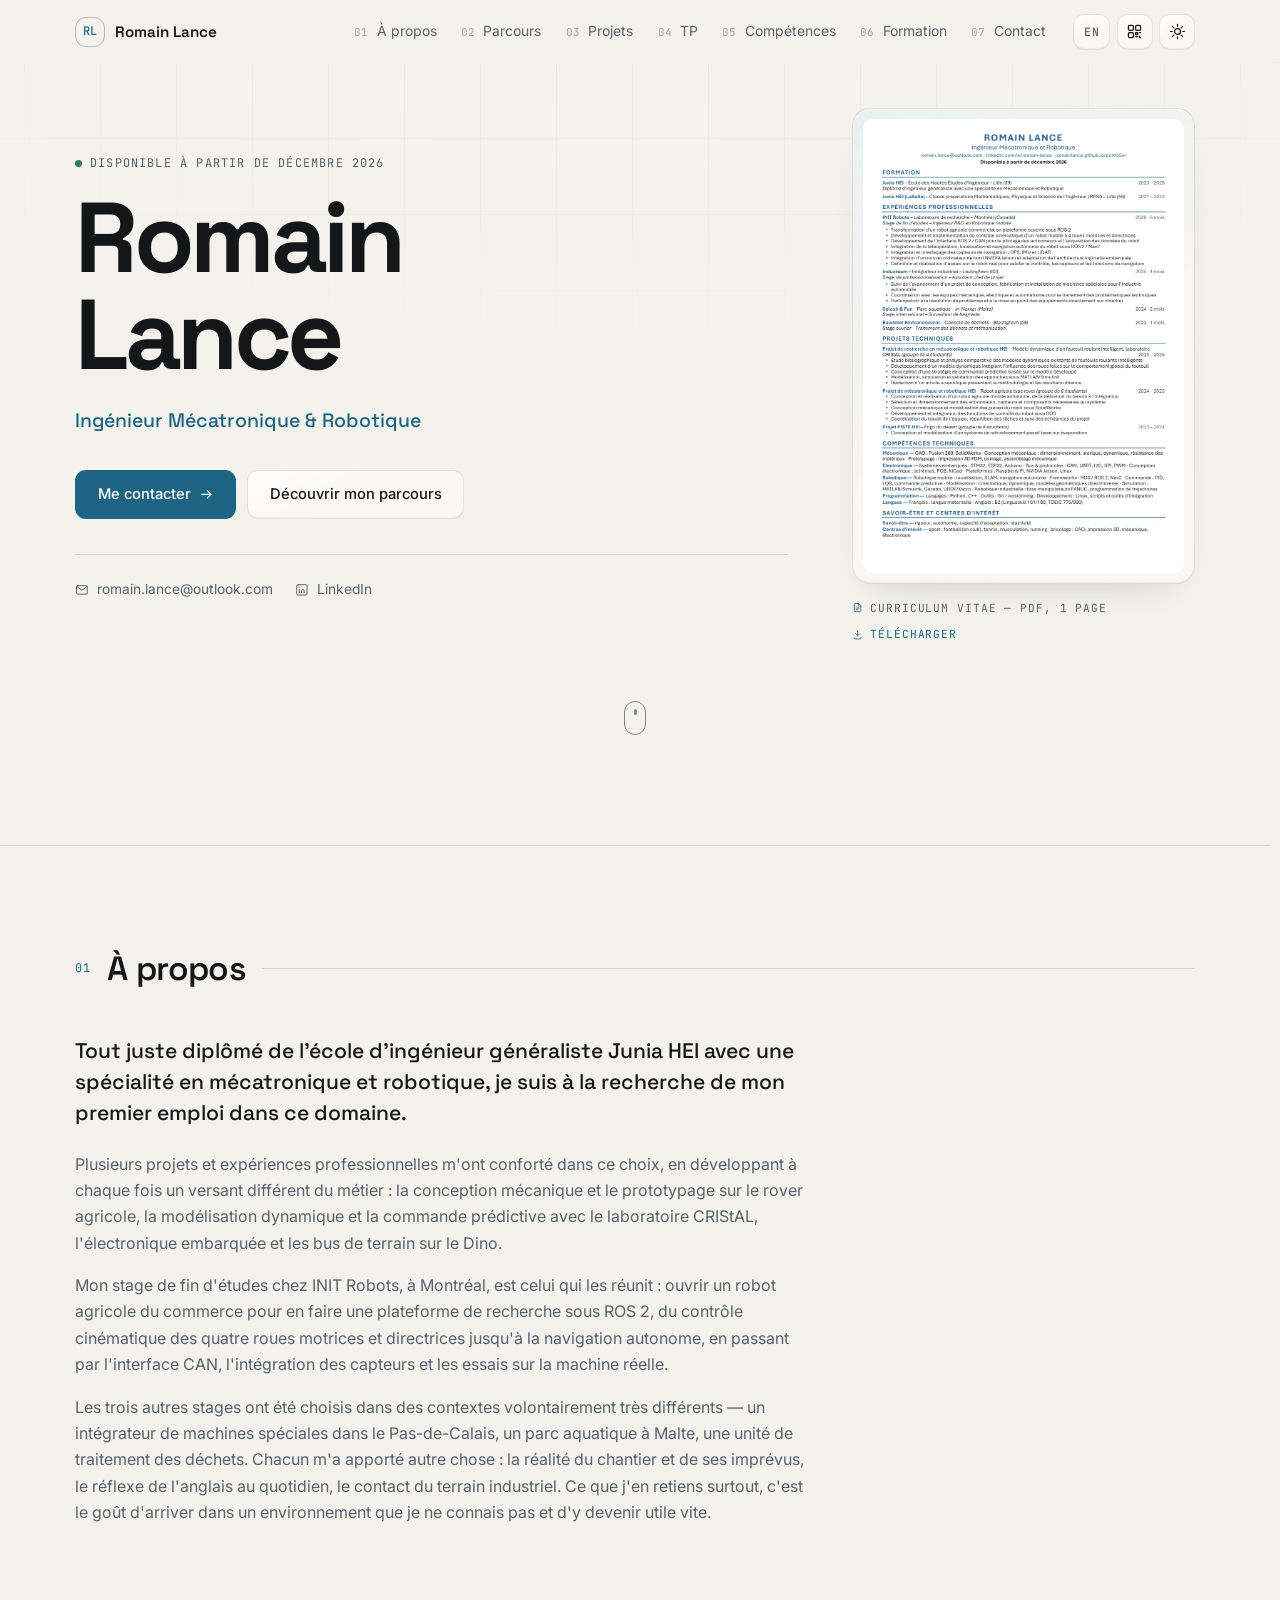
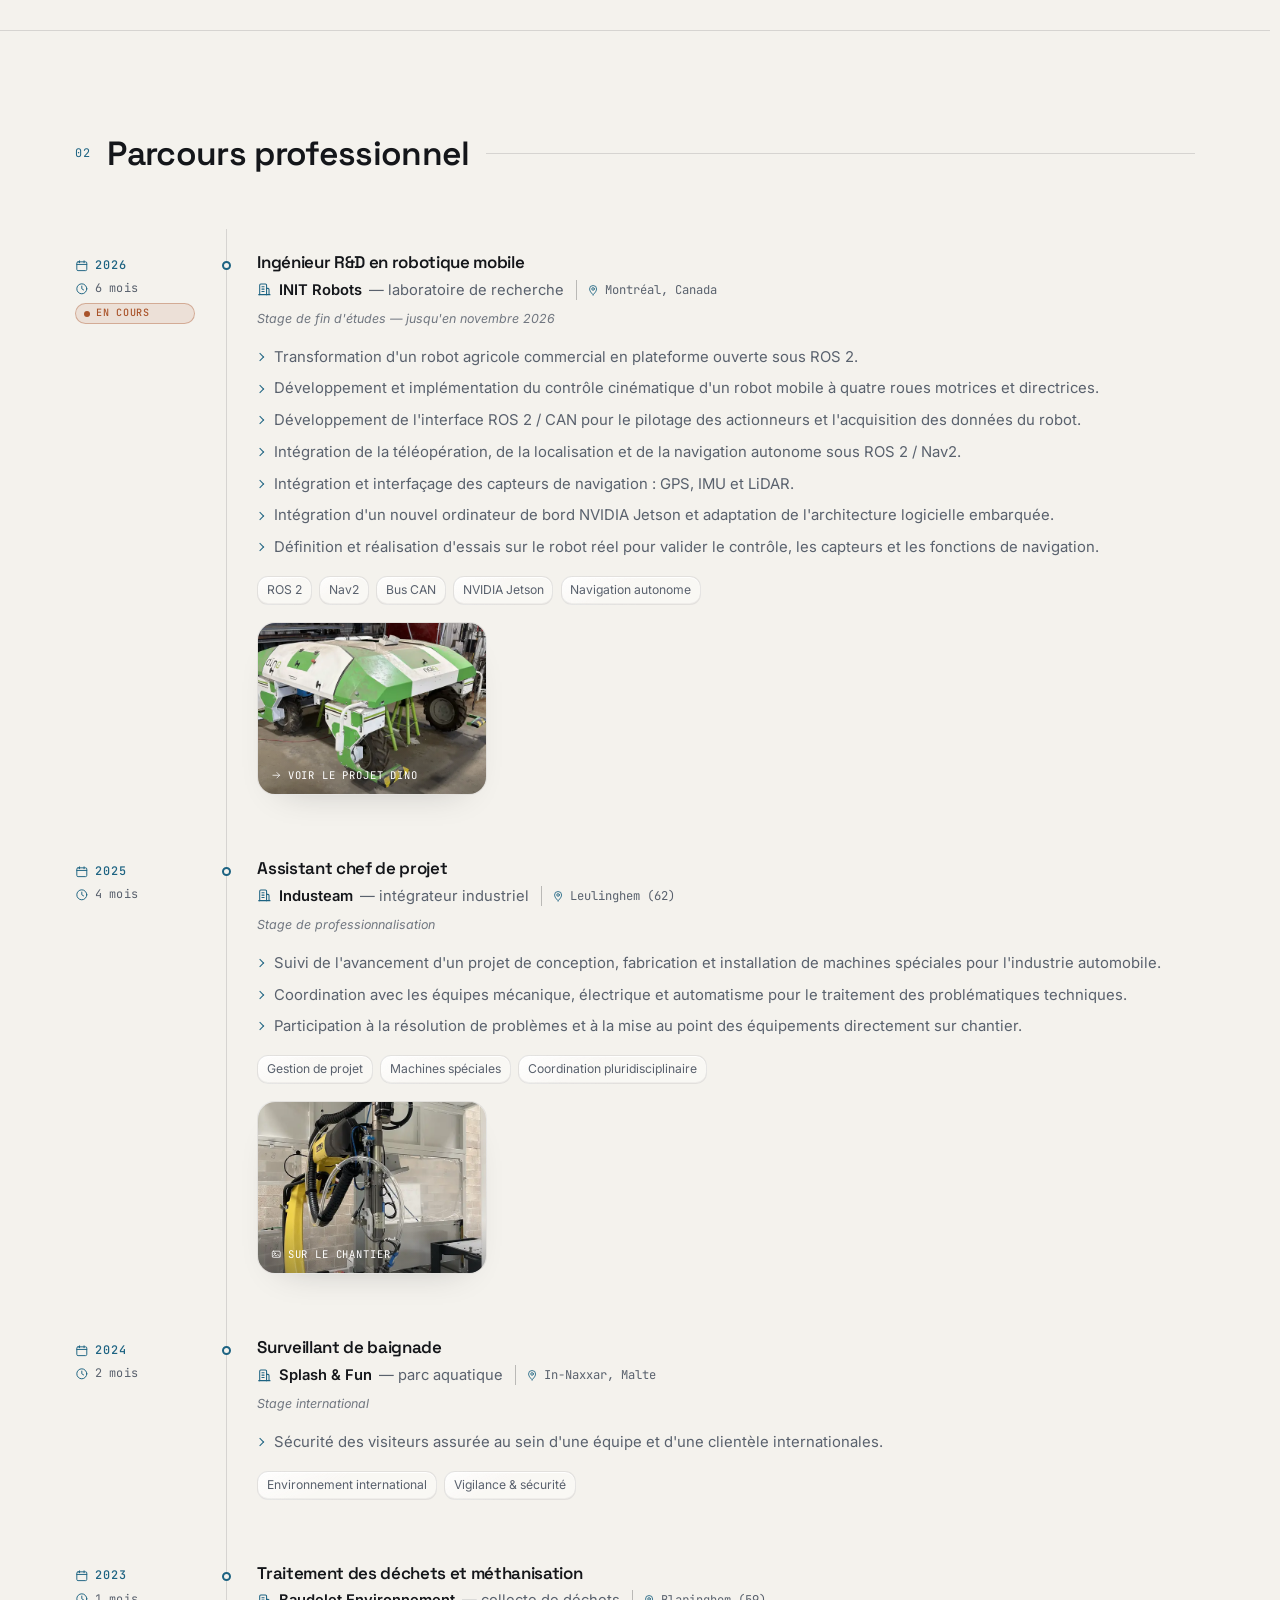
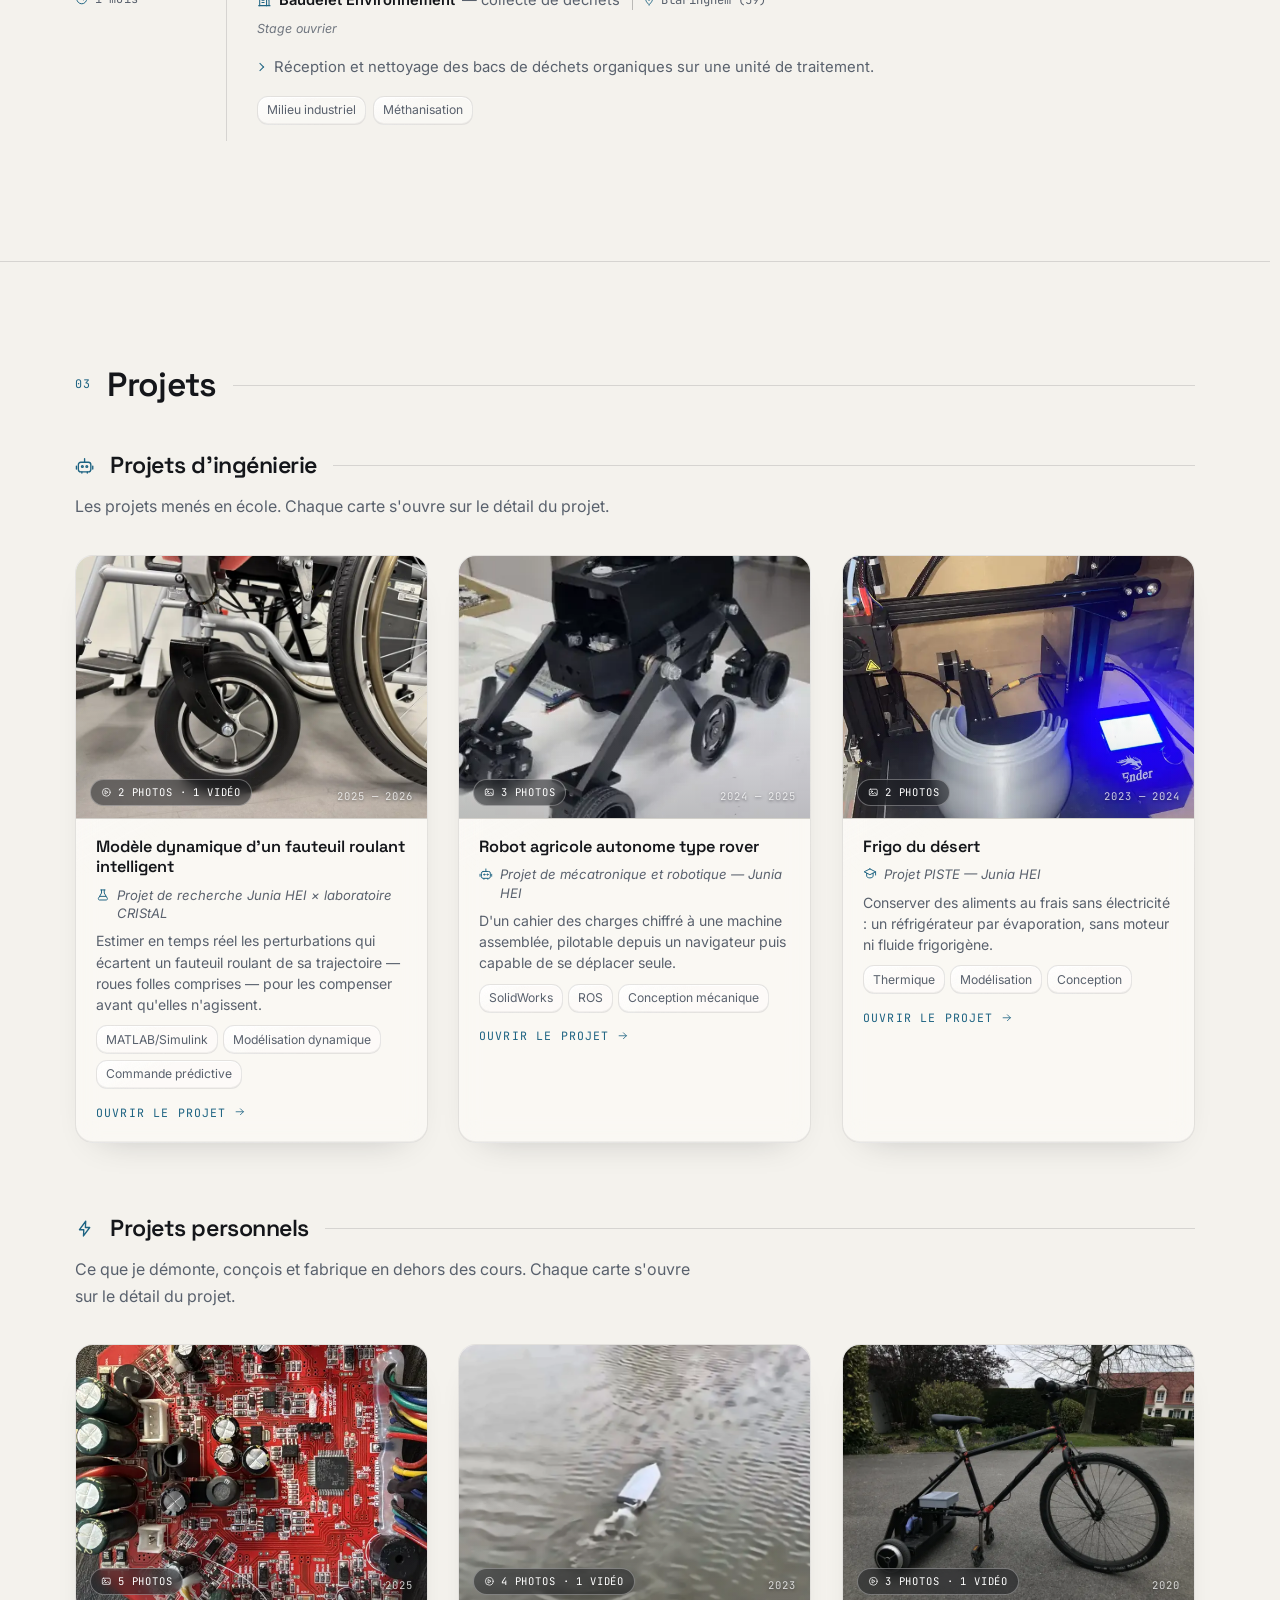
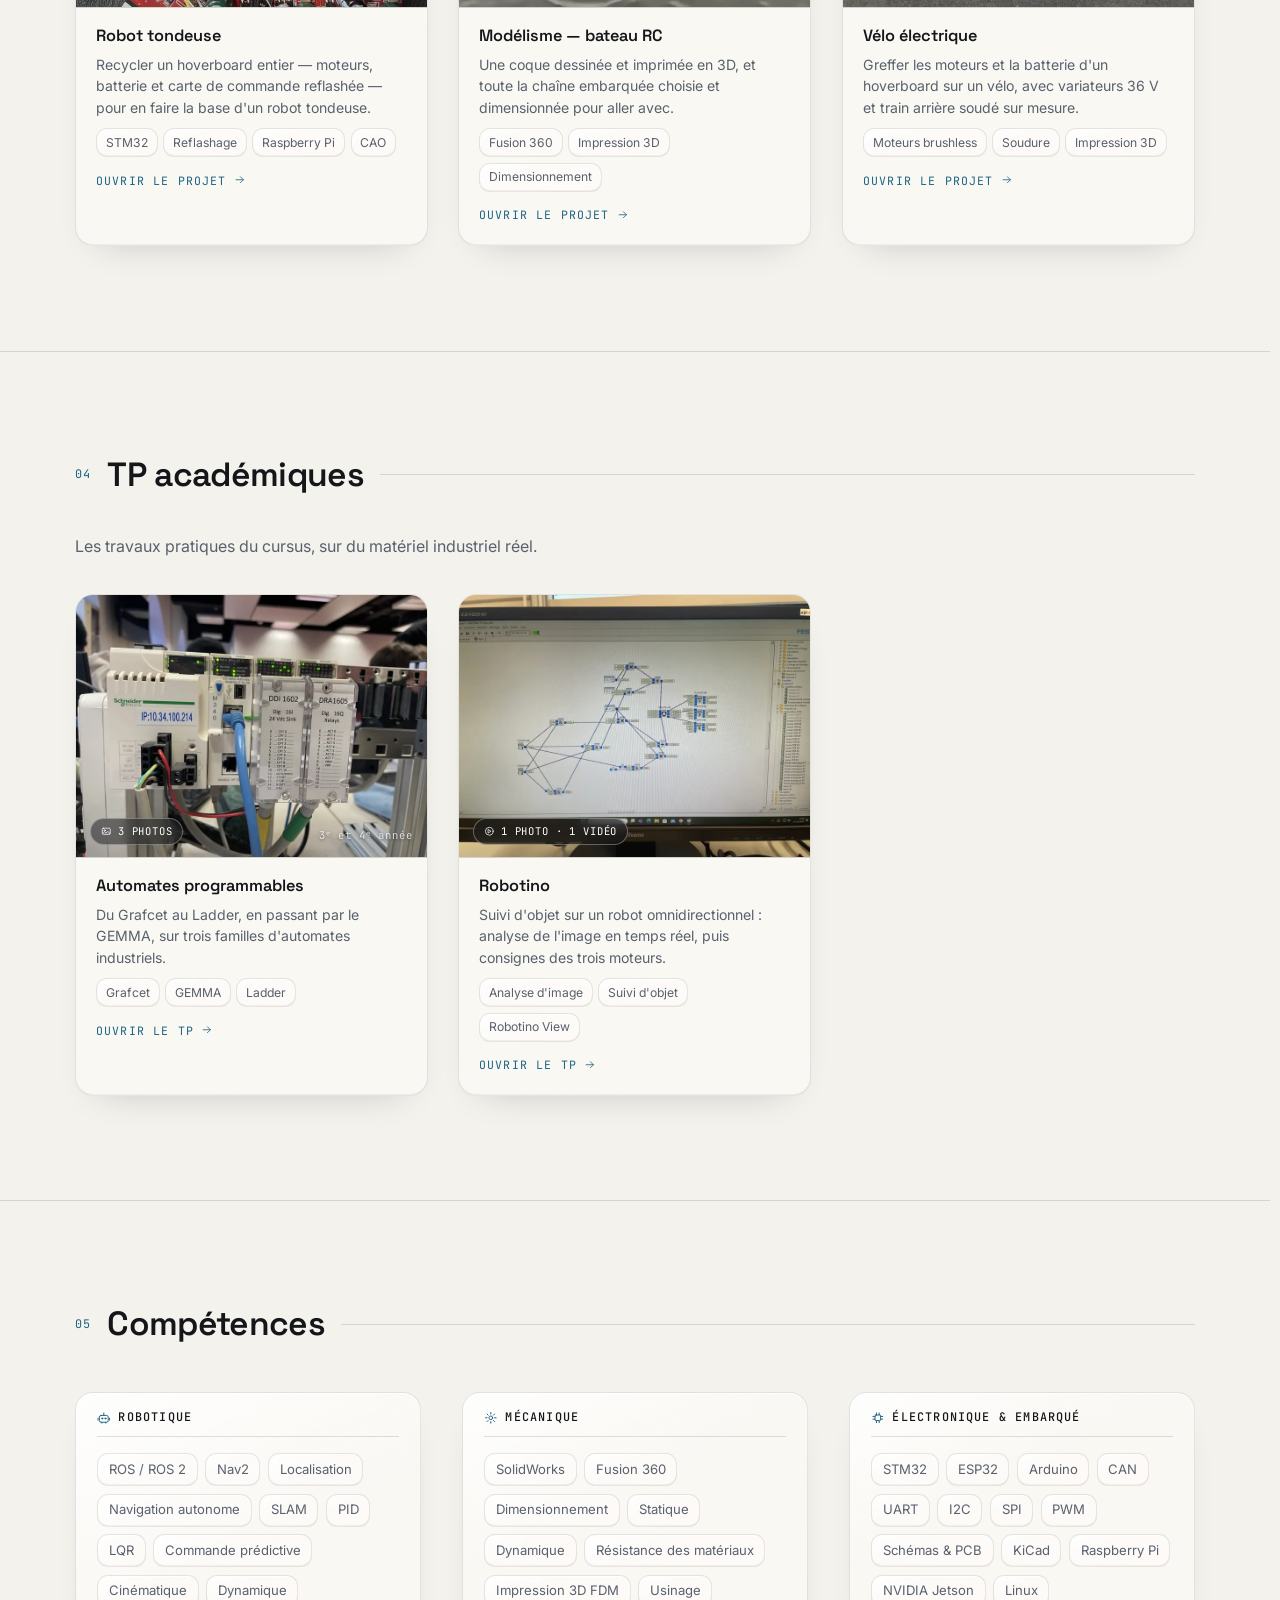
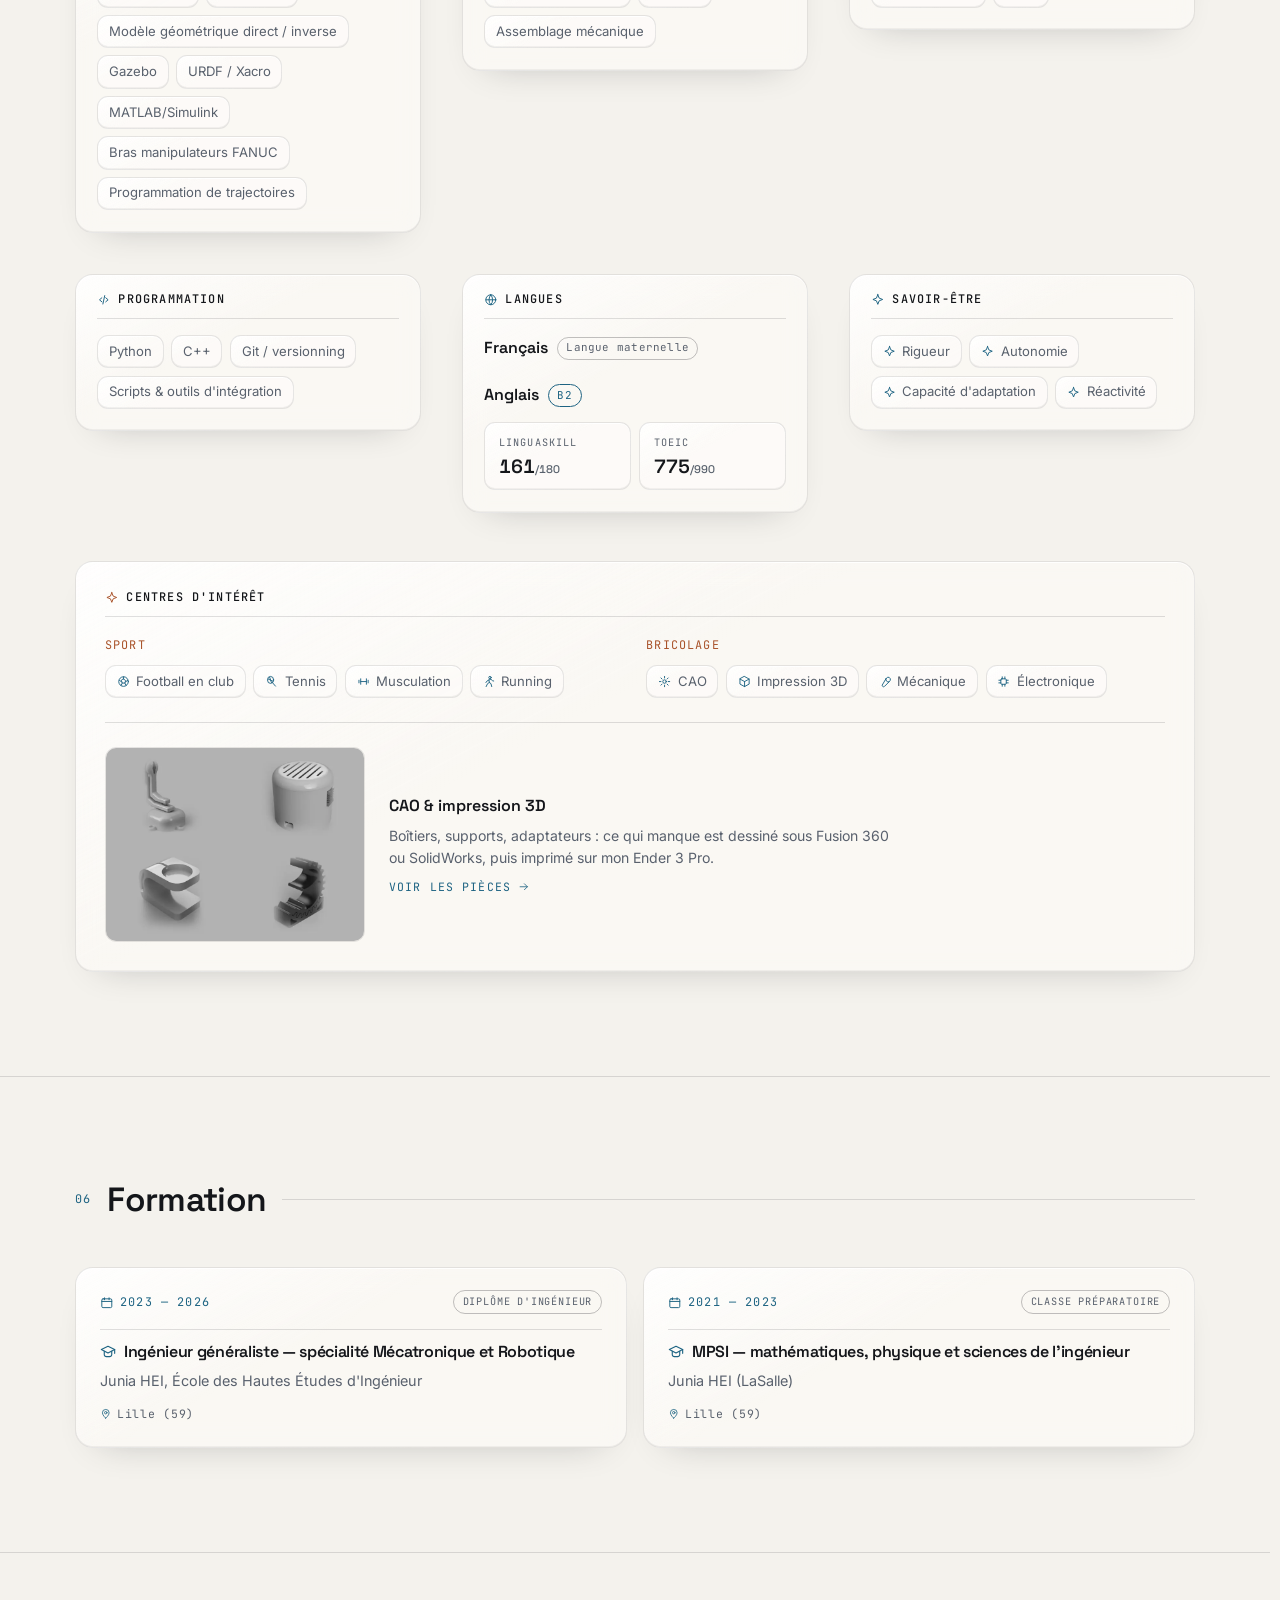
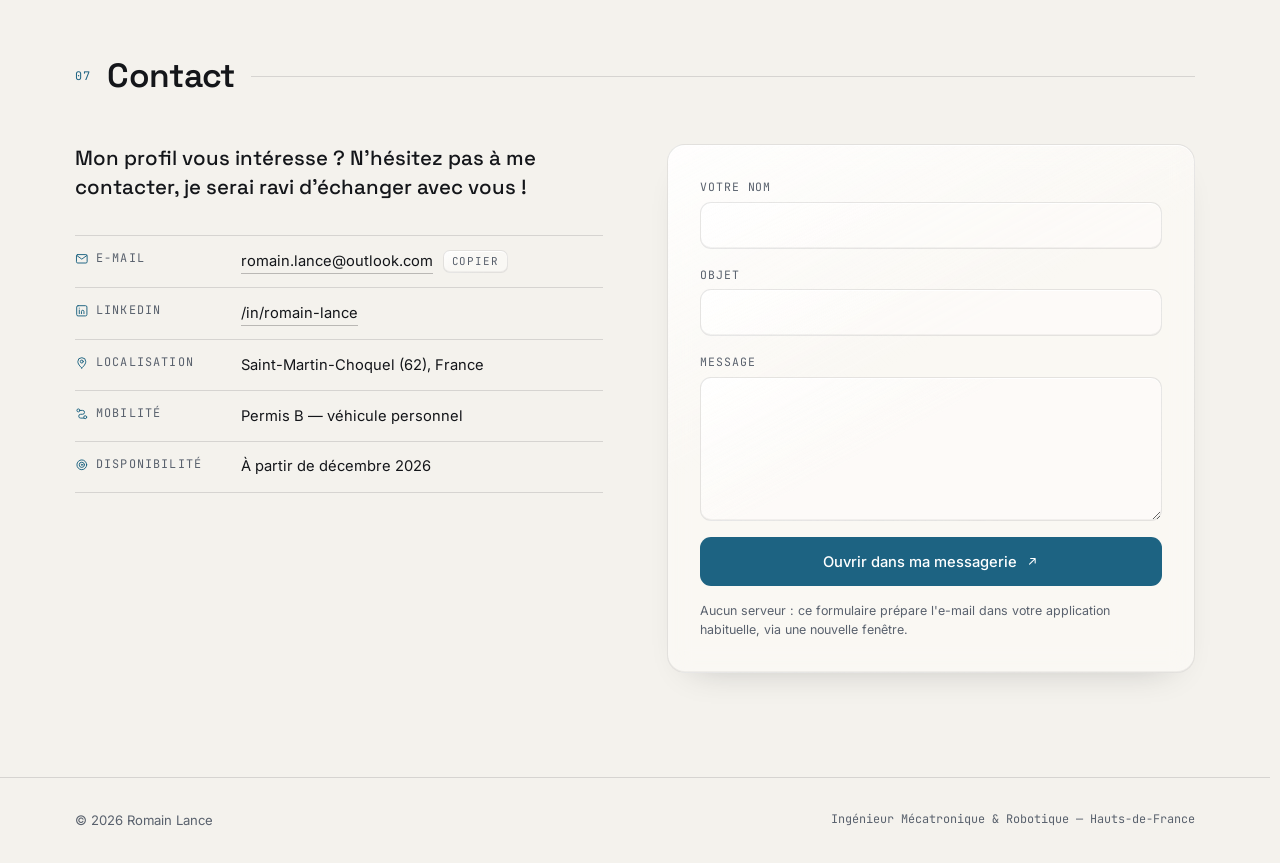
==== commit 104abb23: "Ouvre le CV en plein écran dans une visionneuse PDF La vignette du hero ouvrait le PDF dans un nouve" ====
--- a/index.html
+++ b/index.html
@@ -179,8 +179,10 @@
         <!-- Aperçu du CV : la vignette est un rendu de assets/cv-romain-lance.pdf,
              et le bloc entier ouvre ce PDF dans un nouvel onglet. -->
         <aside class="hero__plate intro" data-intro="4">
-          <a class="cv tilt" id="cvCard"
-             href="assets/cv-romain-lance.pdf" target="_blank" rel="noopener noreferrer">
+          <!-- La carte ouvre la visionneuse ; le téléchargement est une action
+               distincte, juste en dessous. Un <a download> imbriqué dans le
+               bouton serait invalide, et surtout indistinguable au clic. -->
+          <button class="cv tilt" id="cvCard" type="button" aria-haspopup="dialog">
             <img class="cv__page" src="assets/cv-preview.webp" width="900" height="1273"
                  alt="Aperçu du CV de Romain Lance" decoding="async">
 
@@ -188,16 +190,22 @@
 
             <span class="cv__overlay">
               <span class="cv__action">
-                <svg class="ico" aria-hidden="true"><use href="#i-download"></use></svg>
-                Ouvrir le CV
+                <svg class="ico" aria-hidden="true"><use href="#i-expand"></use></svg>
+                Voir en plein écran
               </span>
             </span>
-          </a>
-
-          <p class="cv__caption">
-            <svg class="ico" aria-hidden="true"><use href="#i-doc"></use></svg>
-            Curriculum vitae — PDF, 1 page
-          </p>
+          </button>
+
+          <div class="cv__meta">
+            <p class="cv__caption">
+              <svg class="ico" aria-hidden="true"><use href="#i-doc"></use></svg>
+              Curriculum vitae — PDF, 1 page
+            </p>
+            <a class="cv__download" id="cvDownload" href="assets/cv-romain-lance.pdf" download>
+              <svg class="ico" aria-hidden="true"><use href="#i-download"></use></svg>
+              Télécharger
+            </a>
+          </div>
         </aside>
 
       </div>
@@ -2422,6 +2430,47 @@
     </div>
   </div>
 
+  <!-- ============================================================
+       VISIONNEUSE DU CV
+       Le PDF est affiché par la visionneuse intégrée du navigateur, dans une
+       <iframe> créée au premier clic seulement : le document ne pèse sur le
+       chargement de la page que si on demande à le lire. Les navigateurs qui
+       ne savent pas rendre un PDF en ligne — la plupart sur mobile — ne
+       voient jamais cette fenêtre : js/cv.js ouvre alors un onglet.
+       ============================================================ -->
+  <div class="modal modal--pdf" id="cvModal" role="dialog" aria-modal="true"
+       aria-labelledby="cvModalTitle" hidden>
+    <div class="modal__backdrop" data-modal-close></div>
+
+    <div class="modal__panel modal__panel--pdf" role="document">
+      <div class="pdf__bar">
+        <p class="modal__eyebrow" id="cvModalTitle">
+          <svg class="ico" aria-hidden="true"><use href="#i-doc"></use></svg>
+          Curriculum vitae — Romain Lance
+        </p>
+
+        <div class="pdf__actions">
+          <a class="btn--ghost pdf__btn" href="assets/cv-romain-lance.pdf"
+             target="_blank" rel="noopener noreferrer" aria-label="Ouvrir le CV dans un nouvel onglet">
+            <svg class="ico" aria-hidden="true"><use href="#i-external"></use></svg>
+            <span>Nouvel onglet</span>
+          </a>
+          <a class="btn--ghost pdf__btn" href="assets/cv-romain-lance.pdf" download
+             aria-label="Télécharger le CV en PDF">
+            <svg class="ico" aria-hidden="true"><use href="#i-download"></use></svg>
+            <span>Télécharger</span>
+          </a>
+          <button class="modal__close" type="button" data-modal-close aria-label="Fermer">
+            <svg class="ico" aria-hidden="true"><use href="#i-close"></use></svg>
+          </button>
+        </div>
+      </div>
+
+      <!-- js/cv.js insère l'<iframe> ici au premier clic -->
+      <div class="pdf__frame" id="cvFrame"></div>
+    </div>
+  </div>
+
   <div class="modal" id="qrModal" role="dialog" aria-modal="true"
        aria-labelledby="qrTitle" aria-describedby="qrHint" hidden>
     <div class="modal__backdrop" data-modal-close></div>
@@ -2451,6 +2500,7 @@
   <script src="js/effects.js"></script>
   <script src="js/album.js"></script>
   <script src="js/video.js"></script>
+  <script src="js/cv.js"></script>
   <!-- i18n en dernier : il relève la page une fois pour toutes, façades
        vidéo comprises. -->
   <script src="js/i18n.js"></script>
--- a/css/style.css
+++ b/css/style.css
@@ -849,6 +849,17 @@
 }
 .cv:hover .cv__action { transform: none; }
 
+/* Sous la carte : ce qu'est le document à gauche, le téléchargement à droite.
+   La carte ouvre la visionneuse ; télécharger est une autre intention, elle a
+   donc son propre bouton plutôt qu'un second sens caché dans le même clic. */
+.cv__meta {
+  display: flex;
+  flex-wrap: wrap;
+  align-items: center;
+  justify-content: space-between;
+  gap: .5rem 1rem;
+}
+
 .cv__caption {
   display: flex;
   align-items: center;
@@ -860,6 +871,19 @@
   color: var(--muted);
 }
 .cv__caption .ico { color: var(--accent); }
+
+.cv__download {
+  display: inline-flex;
+  align-items: center;
+  gap: .45rem;
+  font-family: var(--font-mono);
+  font-size: .7rem;
+  letter-spacing: .08em;
+  text-transform: uppercase;
+  color: var(--accent);
+  transition: gap .25s var(--ease-out);
+}
+.cv__download:hover { gap: .7rem; }
 
 
 /* 09. EN-TÊTES DE SECTION
@@ -1926,6 +1950,79 @@
 /* --- Fenêtre d'album ---
    Beaucoup plus large que celle du QR code, et alignée à gauche : c'est une
    fiche de lecture, pas une pastille. */
+/* --- Visionneuse du CV ---
+   Le PDF occupe la fenêtre entière, moins une marge : la page A4 est plus
+   haute que large, elle a besoin de toute la hauteur disponible pour rester
+   lisible sans zoomer. Le panneau ne défile pas lui-même — c'est la
+   visionneuse du navigateur, dans l'<iframe>, qui s'en charge. */
+.modal--pdf { padding: clamp(.5rem, 2vw, 1.25rem); }
+
+.modal__panel--pdf {
+  display: flex;
+  flex-direction: column;
+  /* Large : la visionneuse de Chromium ouvre son volet de vignettes et ne
+     sait pas le refermer par paramètre d'URL — `navpanes` et `pagemode` sont
+     ignorés. On lui donne donc la largeur, plutôt que de se battre avec. */
+  width: min(100%, 1200px);
+  height: min(100dvh - 1rem, 1500px);
+  padding: 0;
+  overflow: hidden;
+  text-align: left;
+}
+
+/* Barre d'outils : ce que le document est, et les deux sorties — l'onglet
+   séparé et le téléchargement. La croix de fermeture les rejoint pour que
+   toutes les commandes tiennent sur une seule ligne. */
+.pdf__bar {
+  display: flex;
+  flex-wrap: wrap;
+  align-items: center;
+  justify-content: space-between;
+  gap: .6rem 1rem;
+  padding: .75rem .85rem .75rem 1.1rem;
+  border-bottom: 1px solid var(--line);
+}
+.pdf__bar .modal__eyebrow { margin: 0; }
+
+.pdf__actions { display: flex; align-items: center; gap: .5rem; }
+
+.pdf__btn {
+  display: inline-flex;
+  align-items: center;
+  gap: .45rem;
+  padding: .42rem .8rem;
+  border-radius: var(--radius);
+  font-family: var(--font-mono);
+  font-size: .68rem;
+  letter-spacing: .08em;
+  text-transform: uppercase;
+  white-space: nowrap;
+  color: var(--ink);
+  transition: border-color .25s ease, color .25s ease;
+}
+.pdf__btn:hover { border-color: var(--accent); color: var(--accent); }
+.pdf__btn .ico { color: var(--accent); }
+
+/* La croix reprend sa taille normale : dans cette barre elle n'est plus
+   posée en absolu au coin du panneau, mais alignée avec les deux boutons. */
+.modal__panel--pdf .modal__close { position: static; }
+
+.pdf__frame { flex: 1; min-height: 0; background: var(--surface-2); }
+.pdf__frame iframe {
+  display: block;
+  width: 100%;
+  height: 100%;
+  border: 0;
+}
+
+/* Écrans courts ou étroits : les libellés des deux boutons disparaissent, les
+   icônes suffisent — sinon la barre passe sur deux lignes et mange la hauteur
+   qui manque déjà au document. */
+@media (max-width: 560px), (max-height: 520px) {
+  .pdf__btn { padding: .42rem .5rem; }
+  .pdf__btn span { display: none; }
+}
+
 .modal--album { padding: clamp(.75rem, 3vw, 2rem); }
 
 .modal__panel--album {
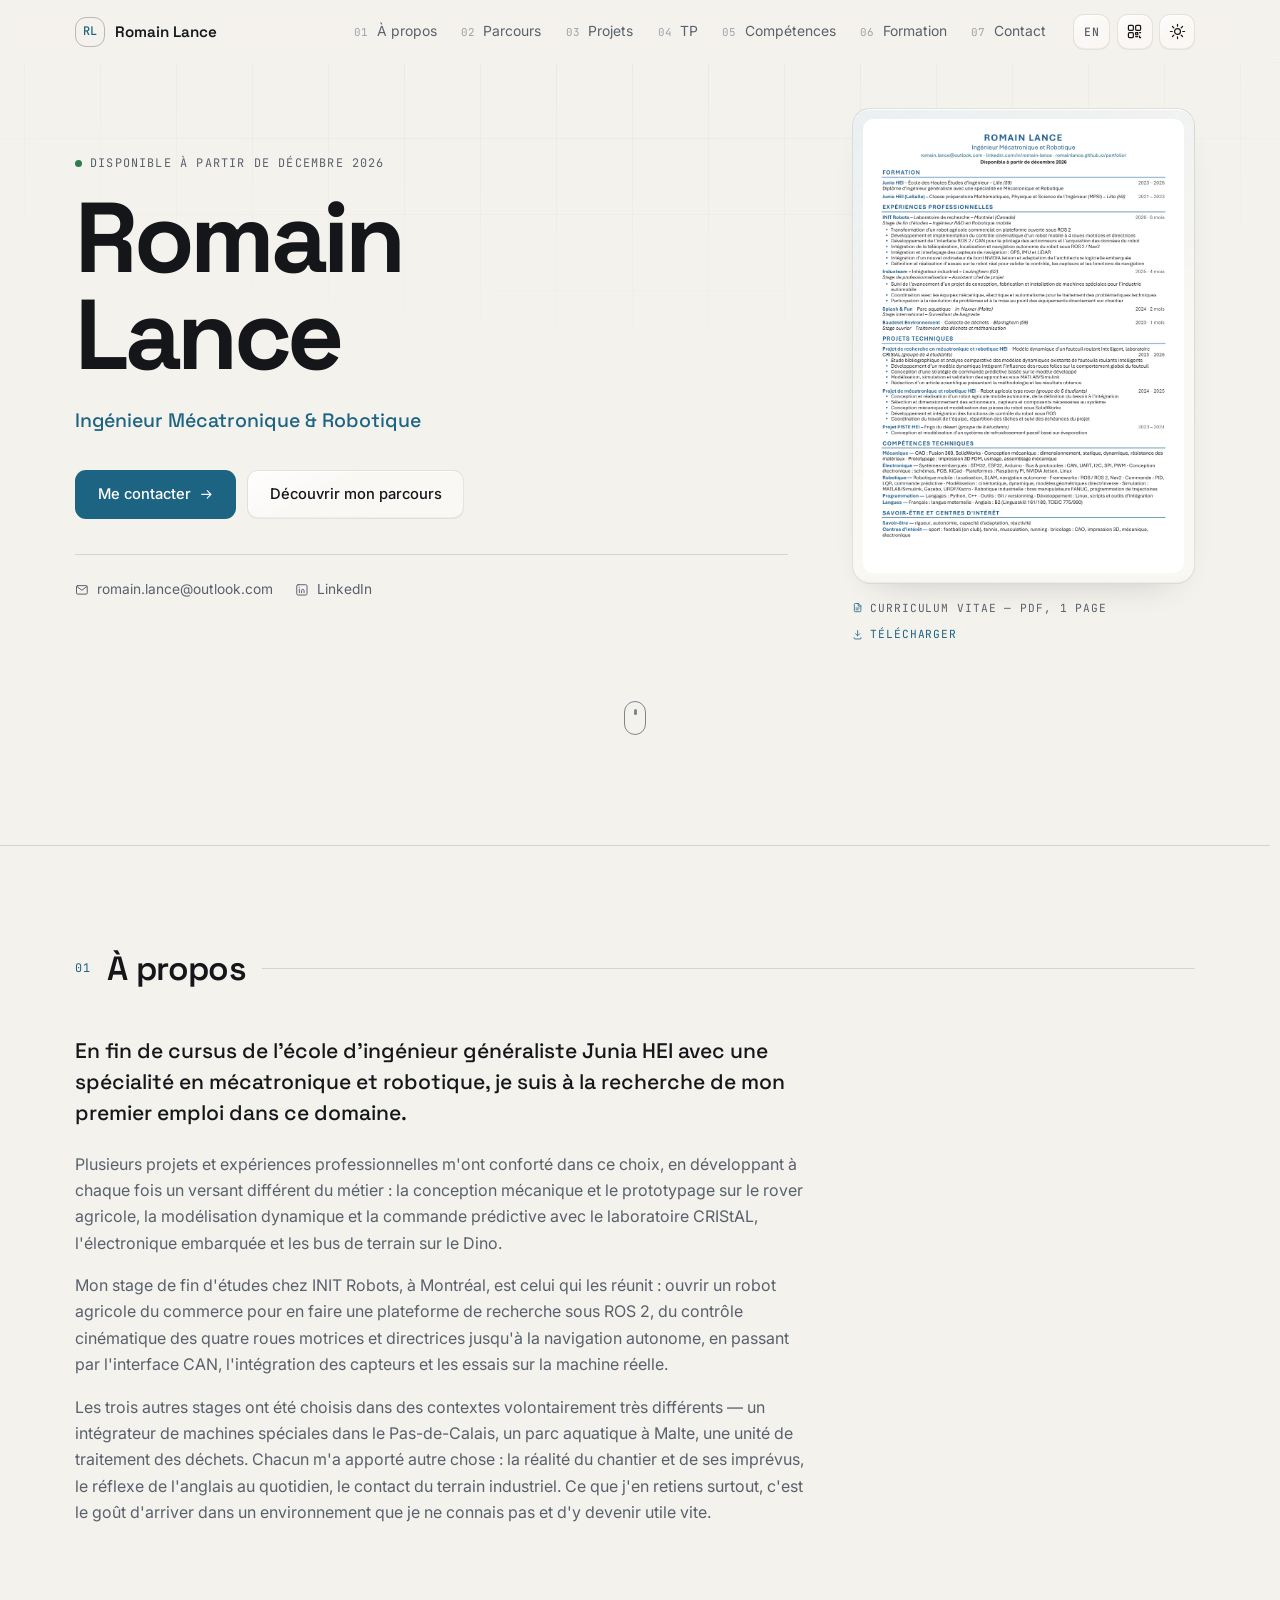
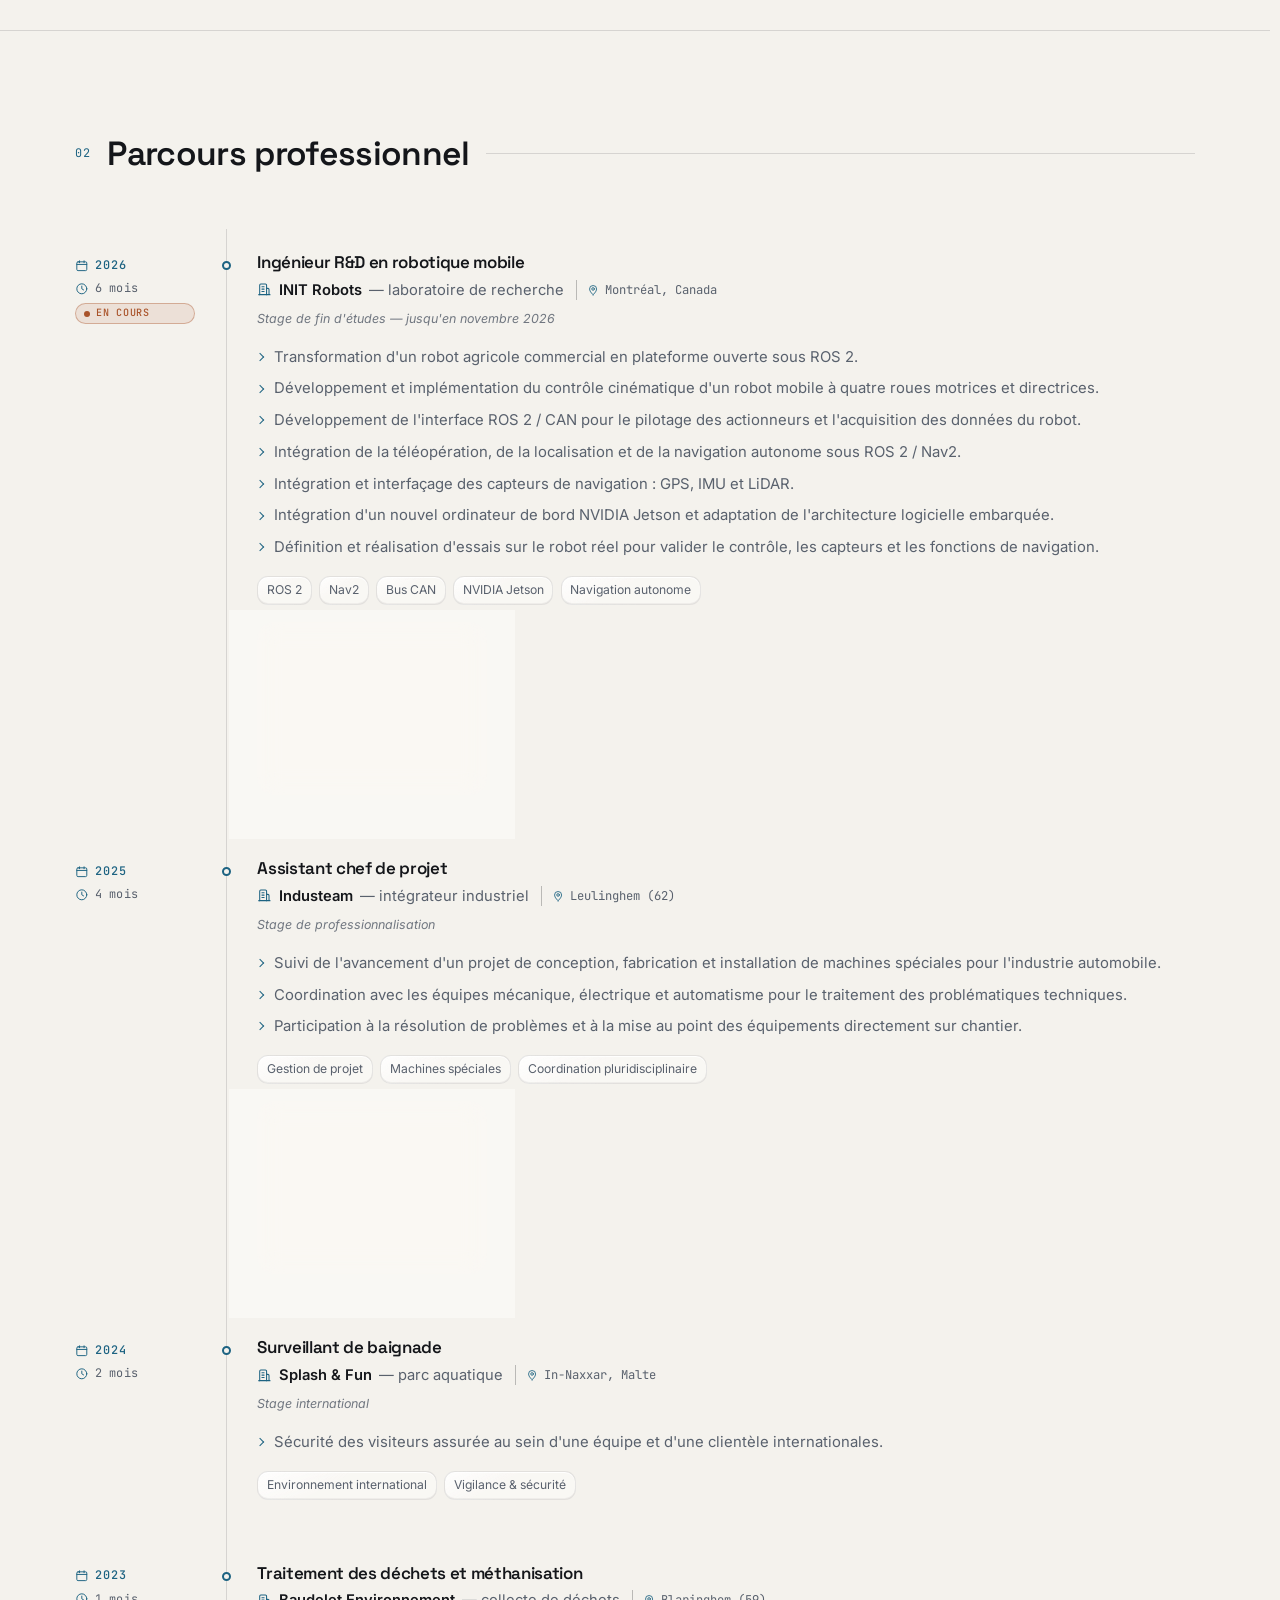
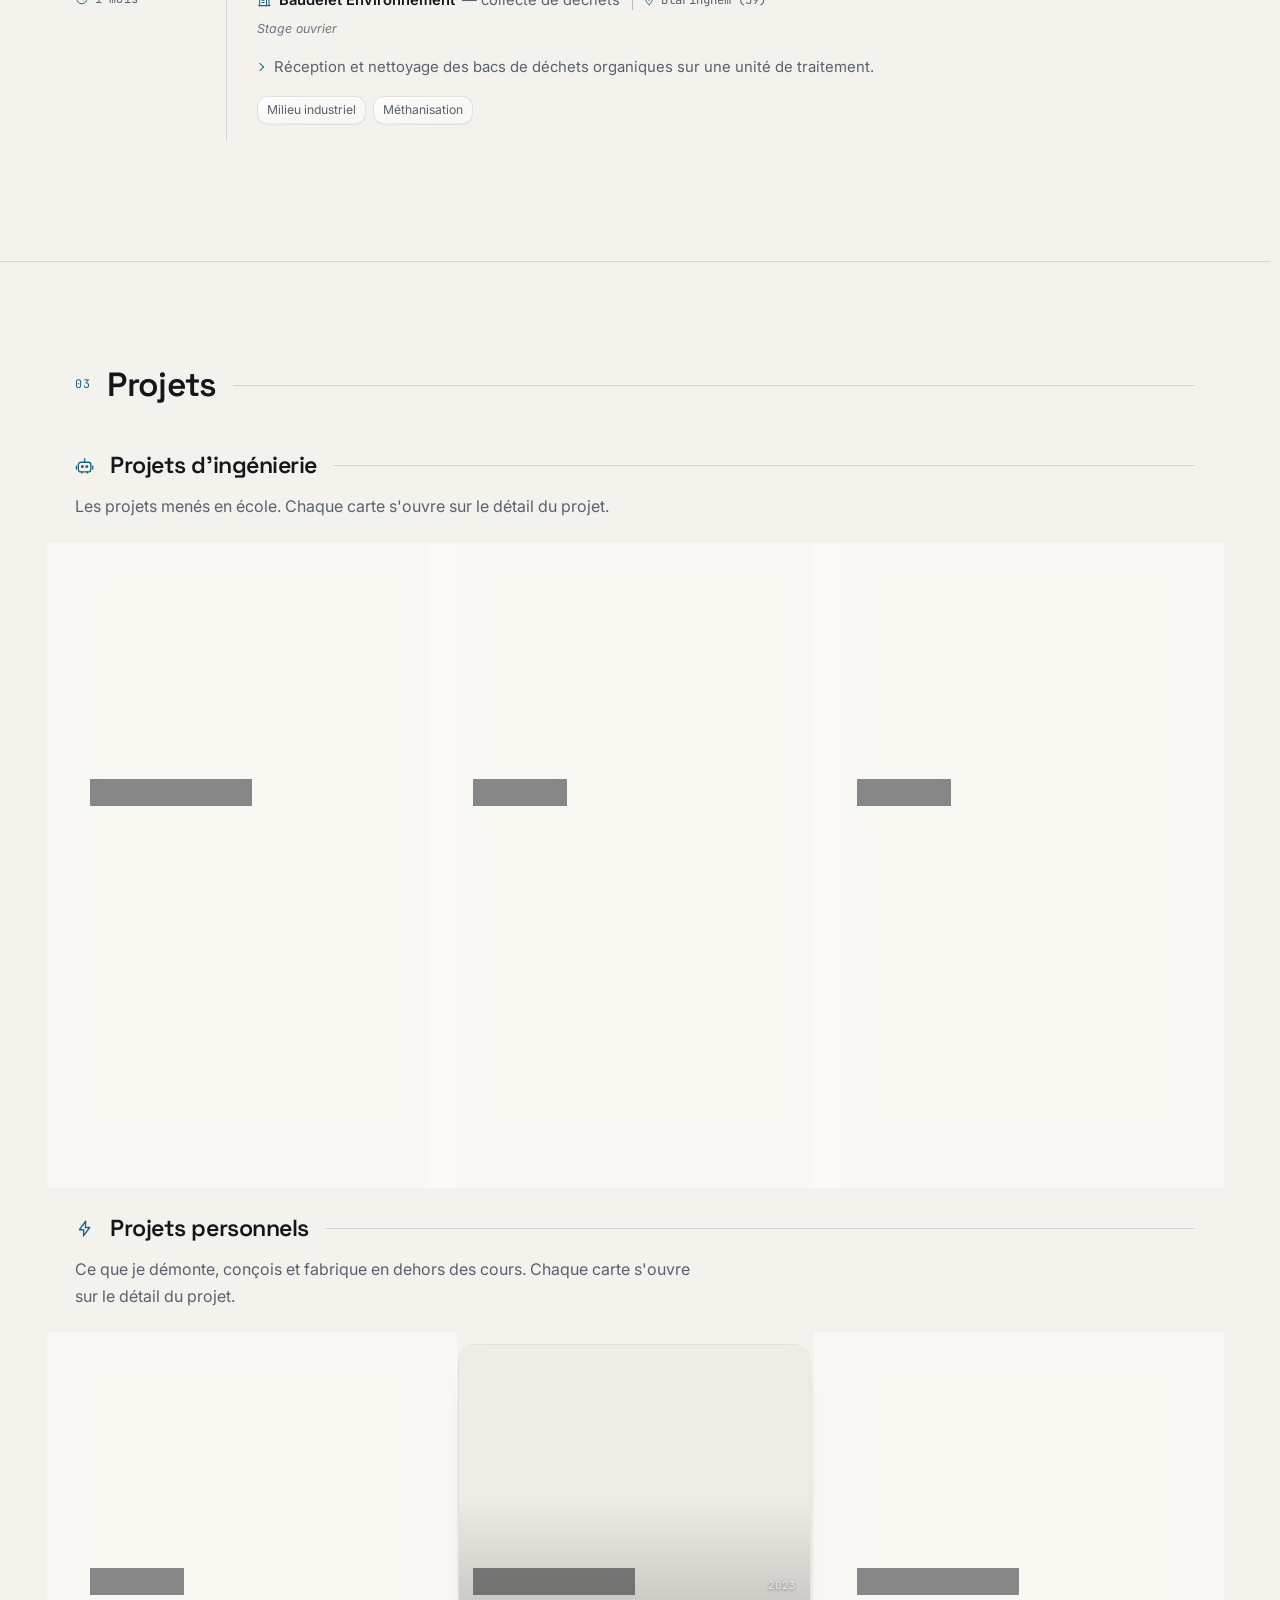
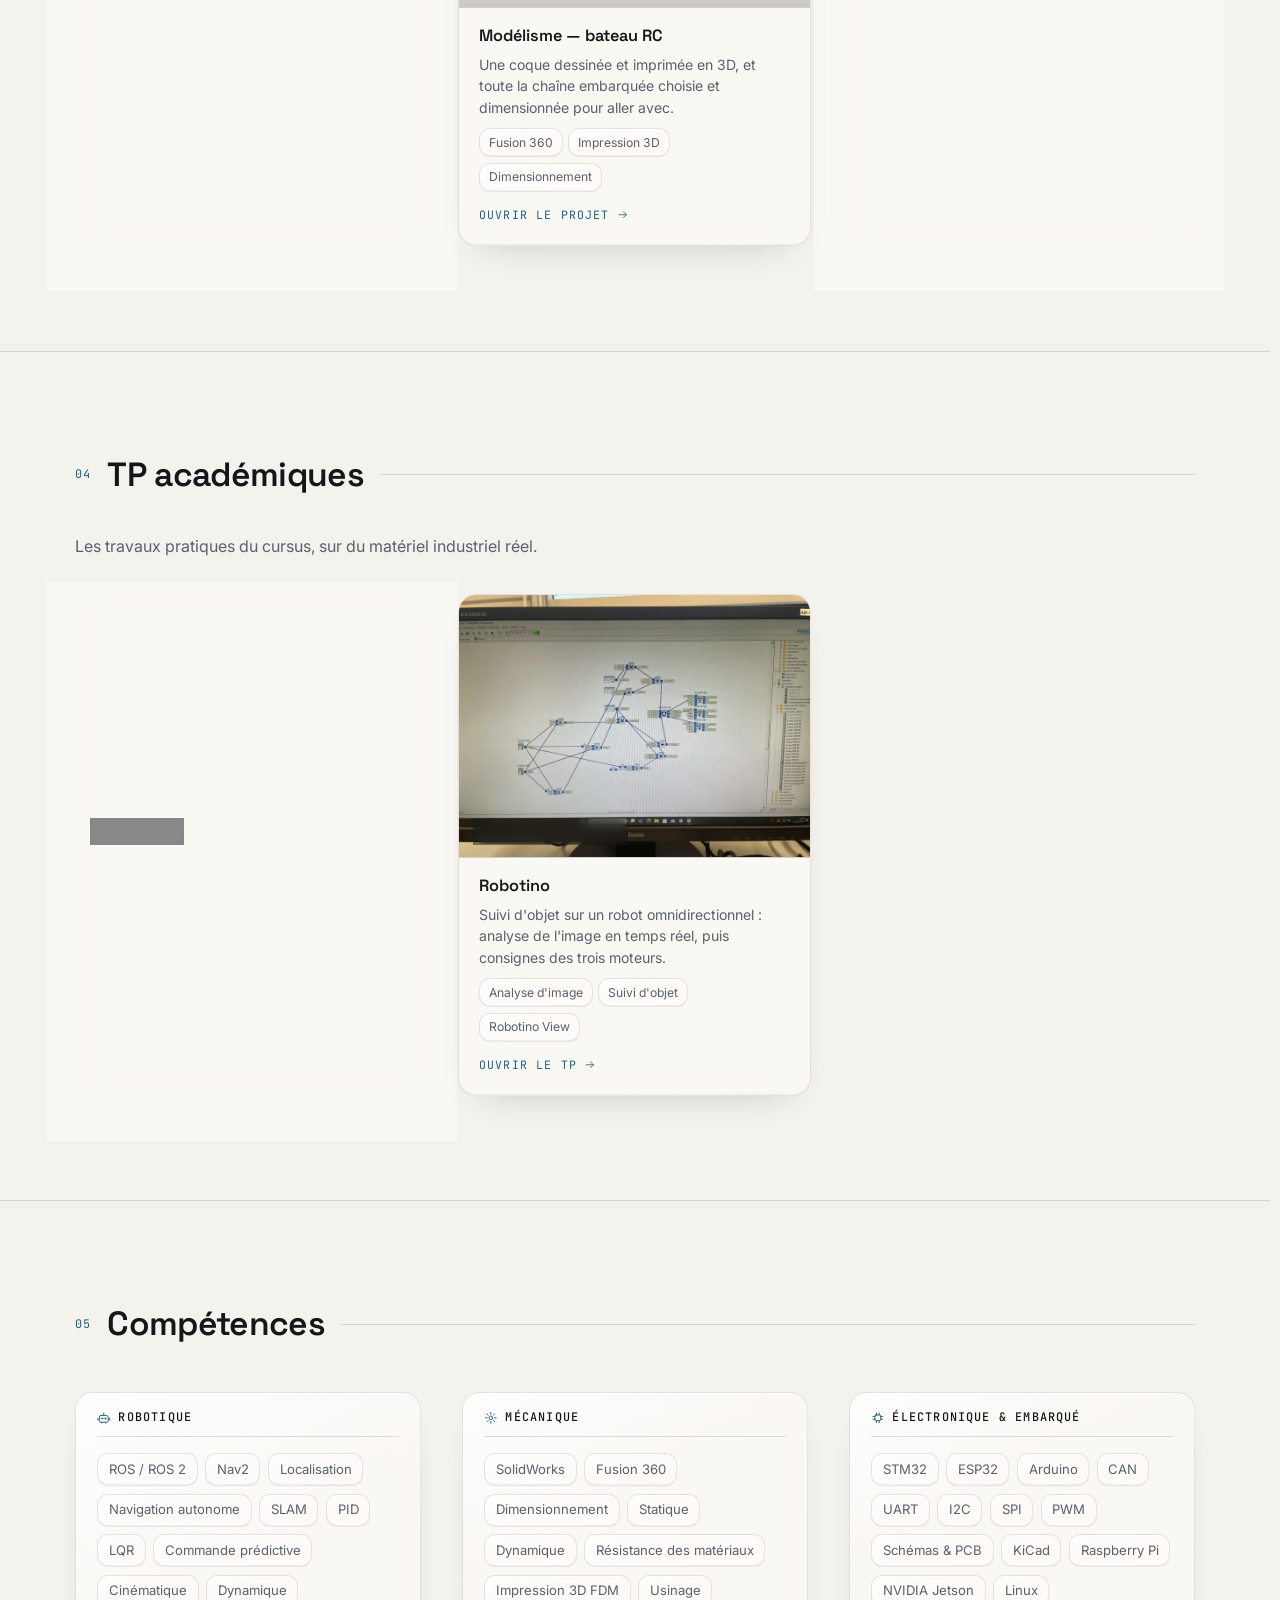
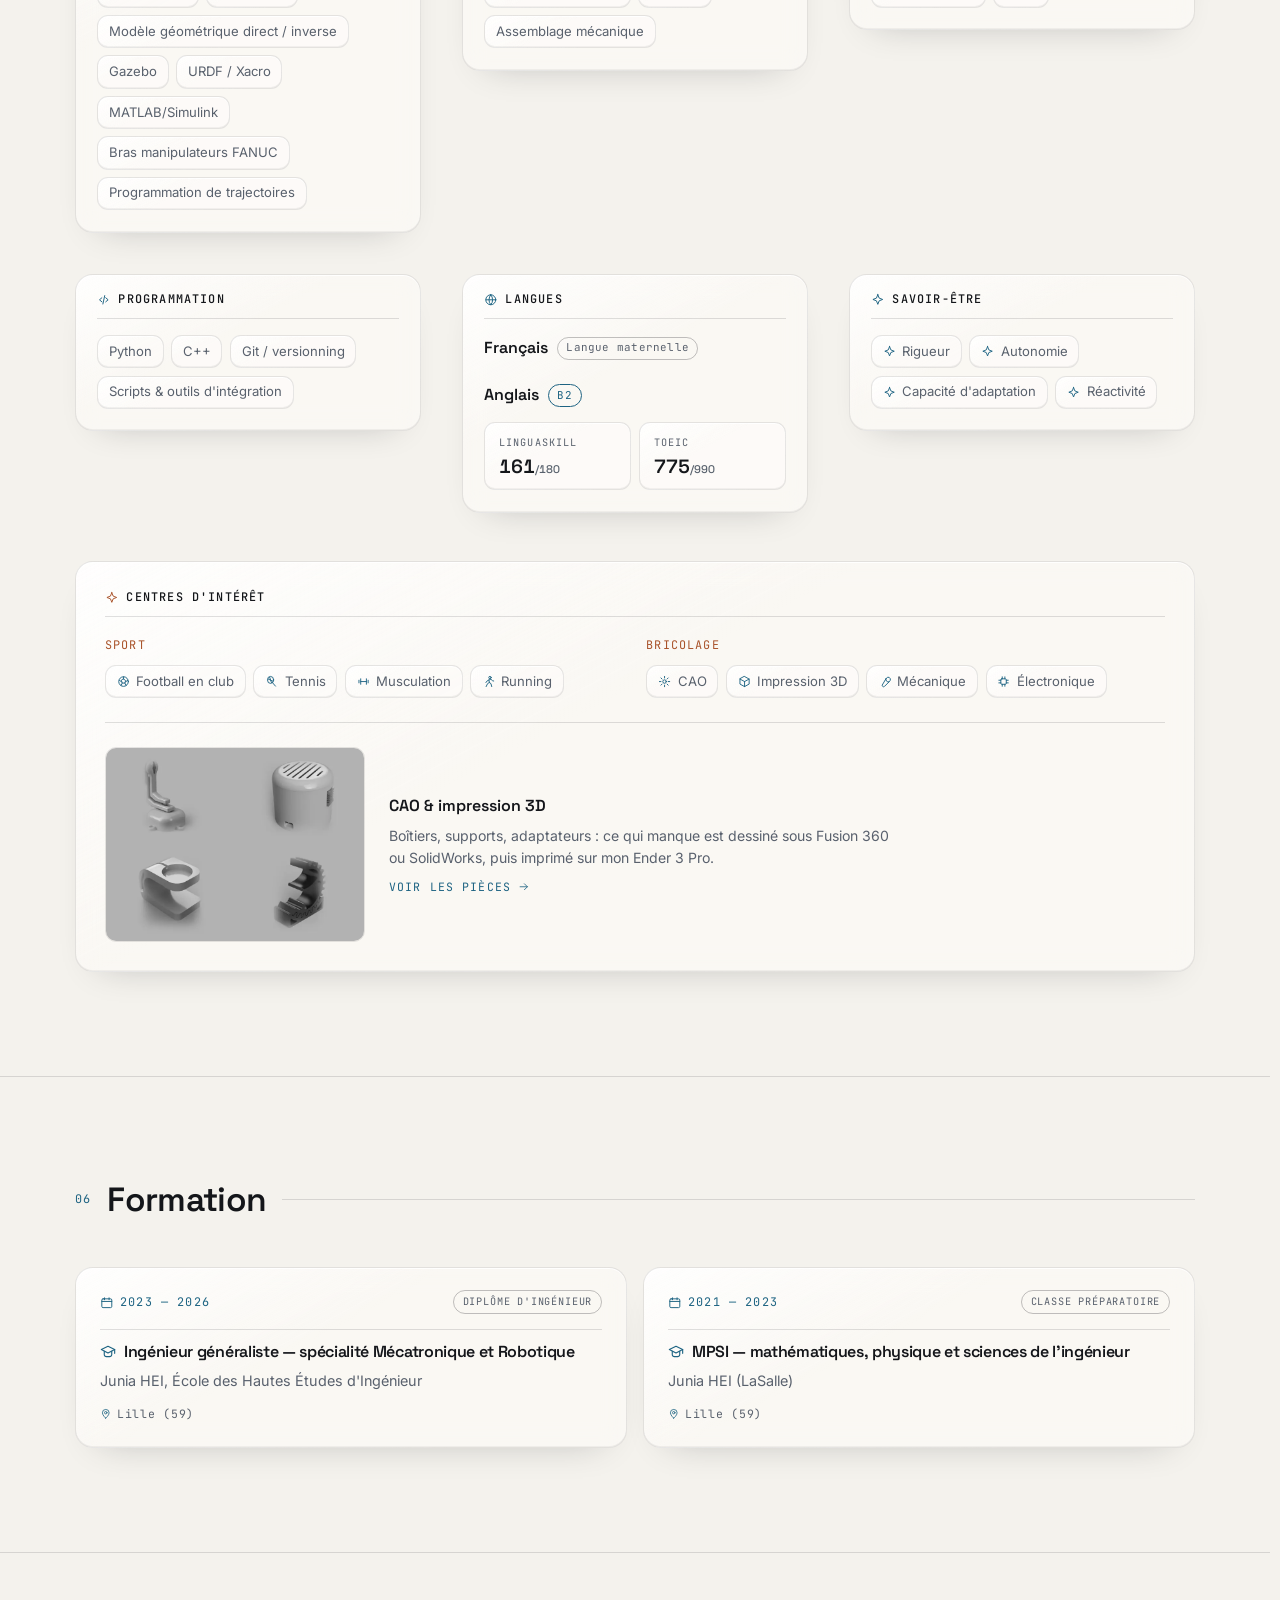
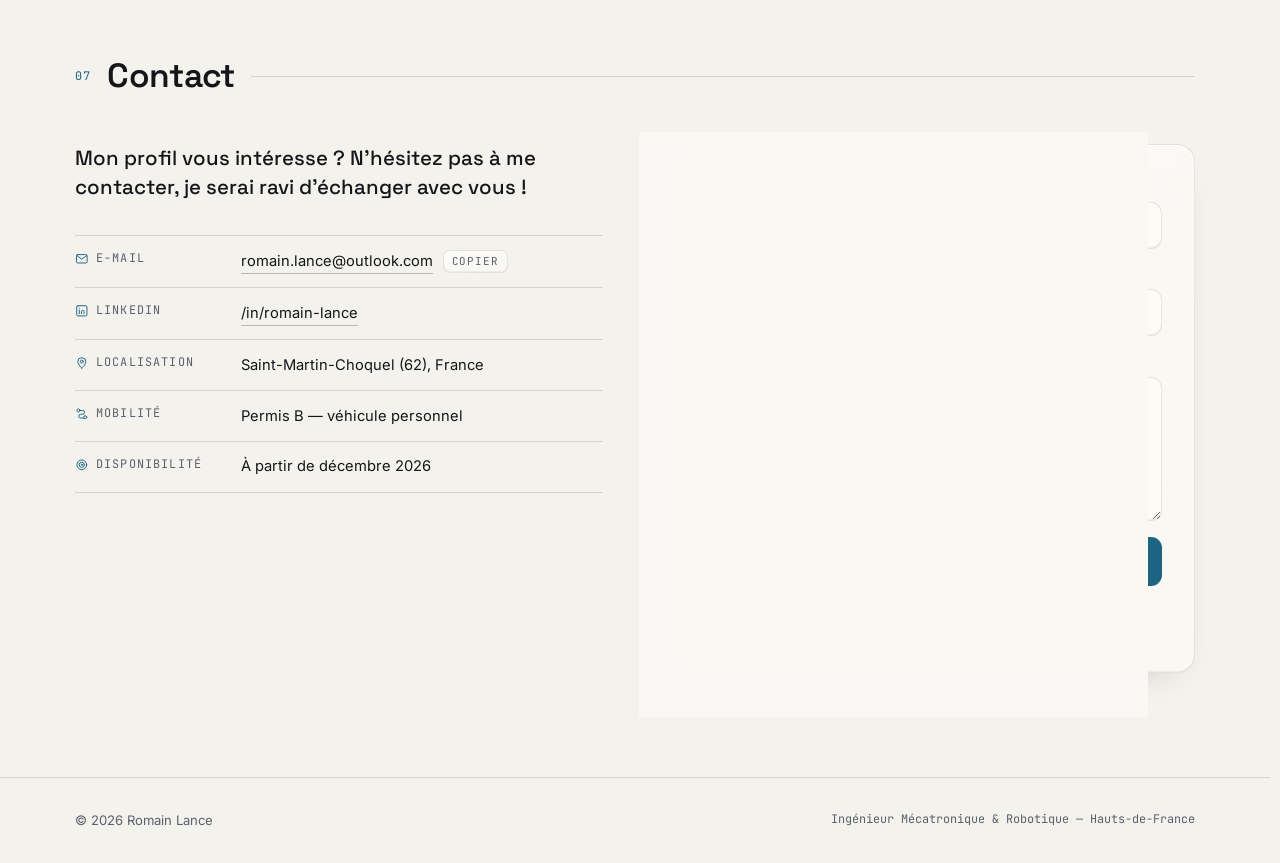
==== commit 27f4ef78: "Update text in about section of index.html" ====
--- a/index.html
+++ b/index.html
@@ -234,7 +234,7 @@
         <div class="about">
           <div class="about__text">
             <p class="lead reveal" data-reveal="up">
-              Tout juste diplômé de l'école d'ingénieur généraliste Junia&nbsp;HEI avec une
+              En fin de cursus de l'école d'ingénieur généraliste Junia&nbsp;HEI avec une
               spécialité en mécatronique et robotique, je suis à la recherche de mon premier
               emploi dans ce domaine.
             </p>
